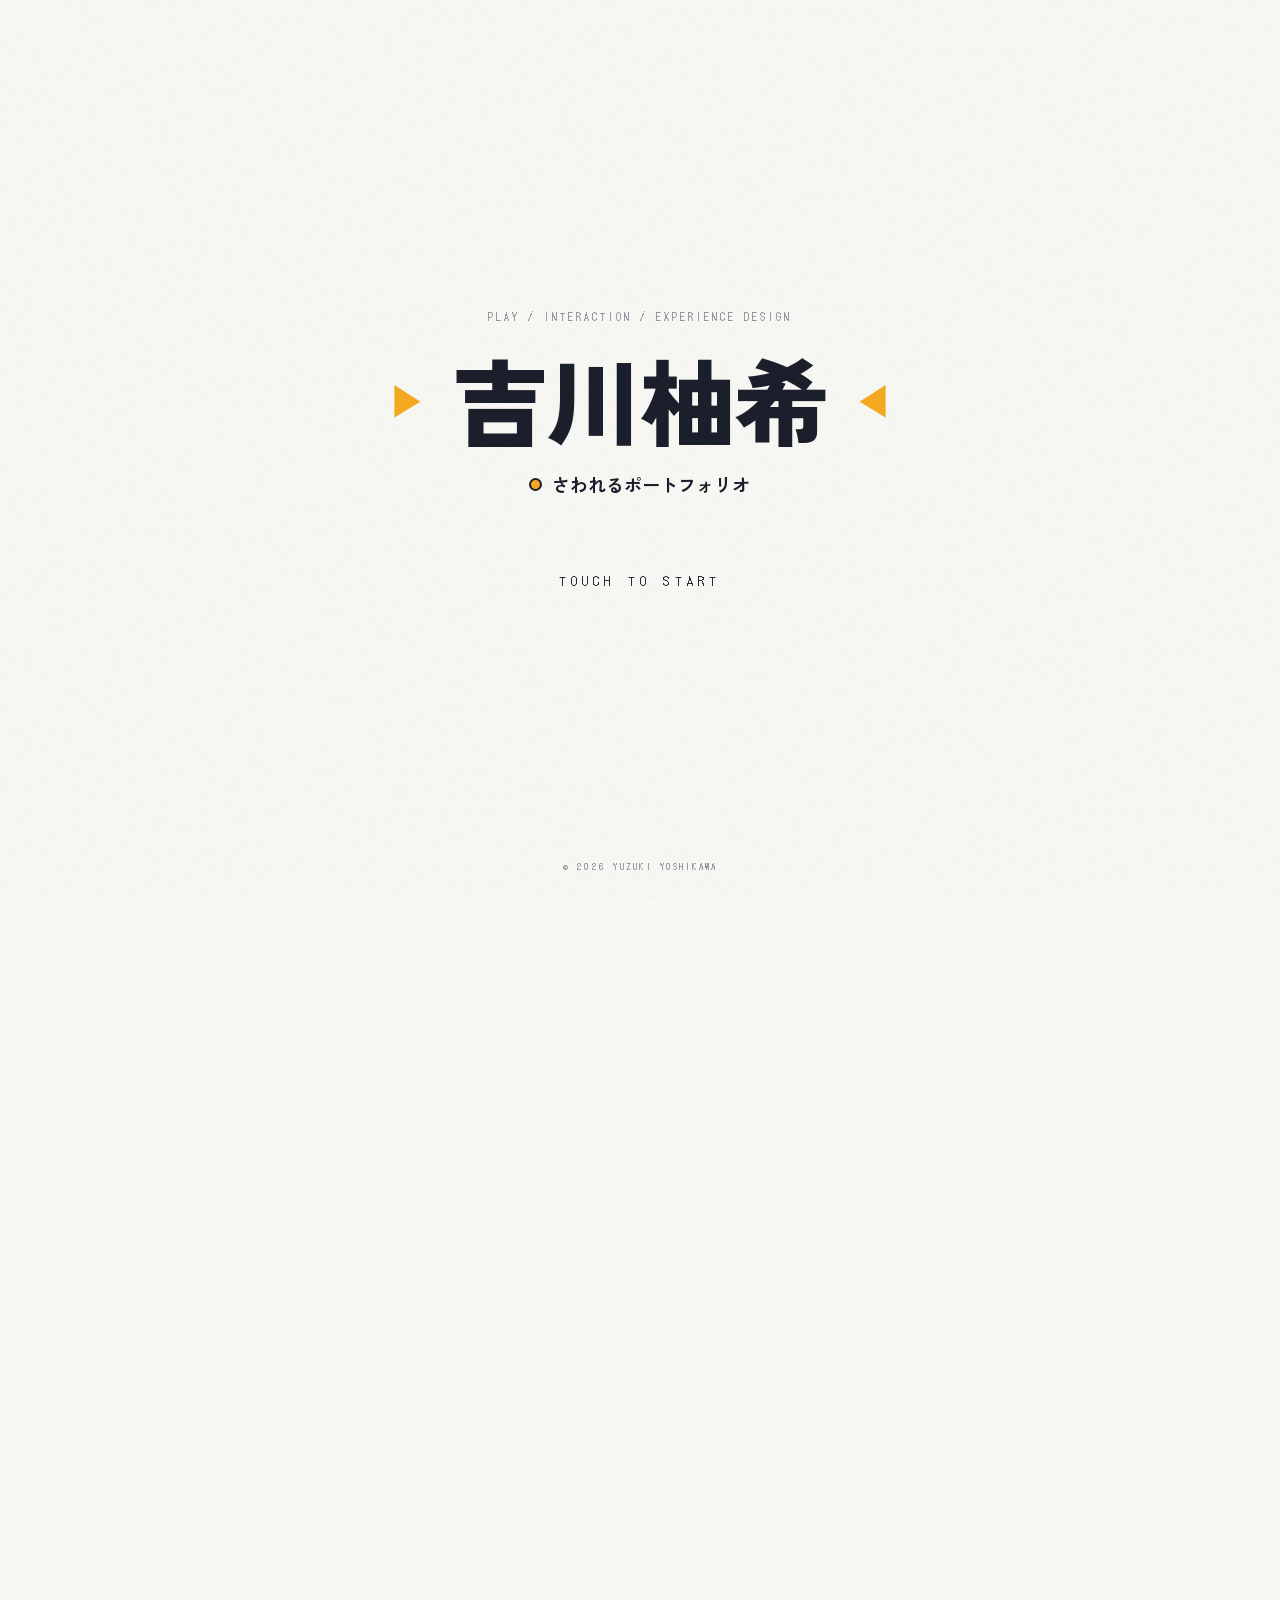
==== index.html @ 86bb3148 "Update index.html" ====
<!DOCTYPE html>
<html lang="ja">
<head>
<meta charset="UTF-8">
<meta name="viewport" content="width=device-width, initial-scale=1.0, maximum-scale=1.0, user-scalable=no">
<title>吉川柚希 | Game Planner Portfolio</title>

<script>
  // 起動判定: ハッシュなし(通常起動)ならタイトル画面モード。
  if (!location.hash) {
    document.documentElement.classList.add('boot');
  } else {
    // 直リンク時は一瞬も見えないようCSSを動的挿入
    document.write('<style>#intro { display: none !important; }</style>');
  }
</script>
<meta name="description" content="独自の物理コントローラーとアフォーダンス設計で「遊び」をつくるゲームプランナー、吉川柚希のポートフォリオ。">

<!-- ライト/ダーク両対応を宣言: OSやアプリ内ビューアによる「強制色反転」(配色崩壊の原因)を無効化 -->
<meta name="color-scheme" content="light dark">
<meta name="theme-color" media="(prefers-color-scheme: light)" content="#F7F7F3">
<meta name="theme-color" media="(prefers-color-scheme: dark)" content="#14161E">

<!-- favicon: カーソルと同じ「柚子色のボタン」 -->
<link rel="icon" href="data:image/svg+xml,%3Csvg xmlns='http://www.w3.org/2000/svg' viewBox='0 0 32 32'%3E%3Ccircle cx='16' cy='17' r='12' fill='%231B1E2B'/%3E%3Ccircle cx='16' cy='14' r='12' fill='%23F2A91F' stroke='%231B1E2B' stroke-width='2.5'/%3E%3C/svg%3E">

<!-- OGP: 公開URLが決まったら下の2か所を書き換えてコメントを外す(SNSやSlackでURL共有時にカードが出ます) -->
<!--
<meta property="og:title" content="吉川柚希 | Game Planner Portfolio">
<meta property="og:description" content="独自の物理コントローラーとアフォーダンス設計で「遊び」をつくるゲームプランナーのポートフォリオ。">
<meta property="og:type" content="website">
<meta property="og:url" content="https://あなたのユーザー名.github.io/リポジトリ名/">
<meta property="og:image" content="https://あなたのユーザー名.github.io/リポジトリ名/images/ogp.jpg">
<meta name="twitter:card" content="summary_large_image">
-->

<!-- Google Fonts -->
<link rel="preconnect" href="https://fonts.googleapis.com">
<link rel="preconnect" href="https://fonts.gstatic.com" crossorigin>
<!-- Google Fonts: タイトル画面のランダム切り替え用に追加フォントを読み込み -->
<link href="https://fonts.googleapis.com/css2?family=Dela+Gothic+One&family=DotGothic16&family=Noto+Serif+JP:wght@700&family=Yusei+Magic&family=Zen+Kaku+Gothic+New:wght@400;500;700;900&display=swap" rel="stylesheet">

<style>
/* =====================================================
   DESIGN TOKENS & BASE
   ===================================================== */
:root {
  color-scheme: light dark;
  --paper:  #F7F7F3;
  --ink:    #1B1E2B;
  --yuzu:   #F2A91F;
  --mizu:   #2F6FED;
  --sumi:   #7C7F8A;
  --haze:   #E7E8E2;
  --white:  #FFFFFF;

  --r-sm:   10px;
  --r-md:   16px;
  --r-lg:   24px;
  --r-pill: 999px;

  --shadow-stamp: 0 4px 0 0 var(--ink);
  --shadow-card:  0 2px 24px 0 rgba(27,30,43,0.07);

  --site-max: 800px;
  --font-body: 'Zen Kaku Gothic New', sans-serif;
  --font-dot:  'DotGothic16', monospace;
}

*, *::before, *::after { box-sizing: border-box; margin: 0; padding: 0; }
html { scroll-behavior: smooth; overflow-x: hidden; width: 100%; background: var(--paper); }

body {
  font-family: var(--font-body);
  background: var(--paper);
  color: var(--ink);
  -webkit-font-smoothing: antialiased;
  line-height: 1.7;
  overflow-x: hidden;
  width: 100%;
  -webkit-touch-callout: none;
  -webkit-user-select: none;
  user-select: none;
  word-break: auto-phrase;
}

@media (pointer: fine) {
  body, a, button, [data-mag] { cursor: none; }
}

@media (prefers-reduced-motion: reduce) {
  *, *::before, *::after { animation-duration: 0.01ms !important; transition-duration: 0.01ms !important; }
  html { scroll-behavior: auto; }
}

/* 本文・連絡先はコピー可能に(採用担当者がメールアドレス等を選択できるように) */
.philosophy-quote, .project-summary, .about-dd, .hero-lead, .section-lead, .project-title, .section-title {
  -webkit-user-select: text; user-select: text;
}

/* 起動制御:
   - boot中(通常起動) … タイトル画面以外は最初の描画から不可視、スクロールもロック
   - boot外(直リンク or JS無効) … タイトル画面を最初から出さない(チラつきゼロ・JS無効でも閲覧可能) */
html.boot { overflow: hidden; }
html.boot body > *:not(#intro) { visibility: hidden; }
html:not(.boot) #intro { display: none; }

::selection { background: var(--yuzu); color: var(--ink); }
:focus-visible { outline: 3px solid var(--mizu); outline-offset: 3px; border-radius: 4px; }
img { display: block; max-width: 100%; }

/* =====================================================
   LAYOUT HELPERS
   ===================================================== */
.wrap {
  max-width: var(--site-max);
  margin-inline: auto;
  padding-inline: clamp(16px, 5vw, 48px);
}
.grid-2 { display: grid; grid-template-columns: repeat(2, 1fr); gap: 12px; }
.grid-3 { display: grid; grid-template-columns: repeat(3, 1fr); gap: 12px; }

@media (max-width: 768px) {
  .grid-2, .grid-3, .others-layout { grid-template-columns: 1fr; gap: 24px; }
  .philosophy-grid { grid-template-columns: 1fr !important; gap: 24px; display: grid; }
  .about-grid { grid-template-columns: 1fr !important; gap: 24px; display: grid; }
}

/* =====================================================
   CUSTOM CURSOR & BLACKHOLE
   ===================================================== */
#cursor {
  position: fixed; top: 0; left: 0;
  width: 16px; height: 16px; border-radius: 50%;
  background: var(--yuzu); border: 2px solid var(--ink);
  box-shadow: 0 2px 0 0 rgba(27,30,43,0.8);
  pointer-events: none; z-index: 99999; 
  transform: translate(-50%, -50%);
  transition: width .2s cubic-bezier(.2,1.4,.4,1), height .2s cubic-bezier(.2,1.4,.4,1), opacity .15s, background .3s;
  will-change: transform; display: none;
}
#cursor.snap { width: 42px; height: 42px; opacity: .82; }
#cursor.press { transform: translate(-50%,-50%) scale(.76); }

#cursor.blackhole {
  background: #000; border-color: #000; mix-blend-mode: normal; 
  animation: bh-pulse 0.5s alternate infinite ease-in-out;
}

/* スマホ等、タッチデバイスでは通常カーソルを非表示（ブラックホール発動時のみ表示） */
@media (pointer: coarse) {
  #cursor:not(.blackhole) {
    opacity: 0 !important;
  }
}

@keyframes bh-pulse {
  0% { width: 80px; height: 80px; box-shadow: 0 0 40px 20px rgba(0,0,0,0.8), inset 0 0 20px #fff; }
  100% { width: 88px; height: 88px; box-shadow: 0 0 60px 30px rgba(0,0,0,0.9), inset 0 0 25px #fff; }
}

#bh-particles {
  position: fixed; top: 0; left: 0; width: 100%; height: 100vh;
  pointer-events: none; z-index: 9998; overflow: hidden;
}
.bh-ptc { position: absolute; width: 4px; height: 4px; background: #000; border-radius: 50%; will-change: transform; }
.sucking { transition: transform 0.5s cubic-bezier(.5,0,1,.5), opacity 0.5s, filter 0.5s !important; pointer-events: none !important; opacity: 0; filter: blur(4px); }
.suck-target { transition: opacity 0.4s, filter 0.4s; }

/* =====================================================
   HEADER / NAV
   ===================================================== */
#site-header {
  position: fixed; top: 0; inset-inline: 0; z-index: 1000;
  border-bottom: 1px solid transparent;
  transition: background .3s, border-color .3s, backdrop-filter .3s;
}
#site-header.scrolled {
  background: rgba(247,247,243,0.92); border-color: var(--haze);
  backdrop-filter: blur(10px); -webkit-backdrop-filter: blur(10px);
}
#site-header .wrap {
  display: flex; align-items: center; justify-content: space-between; padding-block: 14px;
}
.site-logo { display: flex; align-items: baseline; gap: 10px; text-decoration: none; color: inherit; }
.site-logo .name { font-size: 17px; font-weight: 900; white-space: nowrap; }
.site-logo .role { font-family: var(--font-dot); font-size: 10px; letter-spacing: .22em; color: var(--sumi); white-space: nowrap; }

nav ul { list-style: none; display: flex; gap: 4px; }
nav a {
  display: block; padding: 7px 14px; border-radius: var(--r-pill);
  font-size: 13px; font-weight: 500; text-decoration: none; color: var(--ink);
  transition: background .15s; white-space: nowrap;
}
nav a:hover { background: var(--haze); }

@media (max-width: 600px) {
  #site-header .wrap { flex-direction: column; gap: 8px; padding-block: 10px; }
  .site-logo { justify-content: center; }
  nav ul { justify-content: center; flex-wrap: wrap; }
  nav a { font-size: 12px; padding: 6px 12px; }
}

/* =====================================================
   COMPONENTS (Chip, Badge, Button, Text)
   ===================================================== */
.chip { display: inline-block; padding: 5px 14px; border-radius: 6px; background: var(--haze); color: var(--sumi); font-size: 12px; font-weight: 700; }
.chip.draggable {
  border: none; background: var(--haze); color: var(--sumi); border-radius: 6px; padding: 5px 14px; font-size: 12px; box-shadow: none; cursor: grab; touch-action: none; user-select: none; will-change: transform; display: inline-block;
}
@media (pointer: fine) { .chip.draggable { cursor: none; } }
.chip.draggable:active { opacity: 0.8; }

.badge { display: inline-block; padding: 3px 12px; border-radius: var(--r-pill); background: rgba(242,169,31,.2); color: #6b4a0e; font-size: 11px; font-weight: 700; }
.btn {
  display: inline-block; padding: 12px 26px; border-radius: var(--r-pill); font-family: var(--font-body); font-size: 14px; font-weight: 700; text-decoration: none;
  border: 2px solid var(--ink); transition: transform .12s cubic-bezier(.2,1.4,.4,1), box-shadow .12s; box-shadow: var(--shadow-stamp);
}
.btn:hover { transform: translateY(-2px); box-shadow: 0 6px 0 0 var(--ink); }
.btn:active { transform: scale(.95) translateY(0); box-shadow: 0 1px 0 0 var(--ink); }
.btn-dark { background: var(--ink); color: var(--paper); }
.btn-outline { background: transparent; color: var(--ink); }

.eyebrow { font-family: var(--font-dot); font-size: 11px; letter-spacing: .32em; color: var(--mizu); text-transform: uppercase; }
.section-title { font-size: clamp(26px, 5vw, 40px); font-weight: 900; line-height: 1.2; margin-top: 8px; }
.section-lead { margin-top: 12px; max-width: 560px; color: var(--sumi); font-size: 15px; }

/* =====================================================
   SCROLL-REVEAL & IMAGE FRAME
   ===================================================== */
.reveal { opacity: 0; transform: translateY(28px); transition: opacity .6s cubic-bezier(.22,1,.36,1), transform .6s cubic-bezier(.22,1,.36,1); }
.reveal.in { opacity: 1; transform: none; }
.reveal-delay-1 { transition-delay: .1s; }
.reveal-delay-2 { transition-delay: .2s; }
.reveal-delay-3 { transition-delay: .3s; }

.img-frame {
  position: relative; border-radius: var(--r-md); background: var(--haze); border: 1px solid var(--haze);
  overflow: hidden; display: flex; flex-direction: column; align-items: center; justify-content: center; gap: 6px; padding: 16px; text-align: center; width: 100%;
}
.img-frame::before { content: "IMAGE"; font-family: var(--font-dot); font-size: 10px; letter-spacing: .2em; color: #b0b2aa; display: block; }
.img-frame .img-label { font-size: 12px; font-weight: 500; color: var(--sumi); }
.img-frame .img-path { font-family: var(--font-dot); font-size: 10px; color: #aaa; background: var(--white); padding: 2px 8px; border-radius: 4px; }
.img-frame img { position: absolute; inset: 0; width: 100%; height: 100%; object-fit: cover; }
.slides-data { display: none; }

.pressable { transition: transform .14s cubic-bezier(.2,1.4,.4,1); display: inline-block; }
.pressable:not(.rocket-go):not(.rocket-crashed):not(.rocket-bump):not(.rocket-recover):hover { transform: scale(1.02); }
.pressable:not(.rocket-go):not(.rocket-crashed):not(.rocket-bump):not(.rocket-recover):active { transform: scale(.95); }

div.pressable, article.pressable { display: flex; }

/* =====================================================
   INTERACTION: ROCKET WORD
   ===================================================== */
.rocket-go { position: relative; animation: rocketPath 8s forwards; z-index: 50; display: inline-block; }
.rocket-go::before {
  content: ''; position: absolute; top: 100%; left: 50%; width: 24px; height: 24px; background: #888;
  border-radius: 50%; transform: translateX(-50%); opacity: 0; pointer-events: none; animation: launchSmoke 8s forwards; z-index: -1;
}
@keyframes launchSmoke {
  0% { opacity: 0; box-shadow: 0 0 0 0 transparent; }
  8% { opacity: 1; transform: translateX(-50%) scale(1); box-shadow: 0 15px 0 5px #777, -15px 25px 0 8px #666, 15px 25px 0 6px #555; }
  15% { opacity: 1; transform: translateX(-50%) scale(1.2); box-shadow: 0 20px 0 5px #777, -20px 40px 0 10px #666, 20px 45px 0 8px #555, 0 70px 0 15px #444, -25px 100px 0 20px #555, 25px 110px 0 18px #333; }
  33% { opacity: 1; transform: translateX(-50%) scale(1.5); box-shadow: 0 20px 0 5px #777, -25px 50px 0 10px #666, 25px 60px 0 12px #555, 0 100px 0 18px #444, -35px 150px 0 25px #555, 35px 170px 0 22px #333, 0 230px 0 30px #444, -45px 300px 0 35px #555, 45px 330px 0 32px #222, 0 420px 0 45px #333, -55px 520px 0 50px #444, 55px 550px 0 48px #222, 0 680px 0 60px #333, -65px 820px 0 70px #444, 65px 860px 0 65px #222, 0 1050px 0 85px #111, -80px 1250px 0 100px #222, 80px 1300px 0 90px #111; }
  35% { opacity: 0; }
  100% { opacity: 0; }
}
.rocket-go::after {
  content: ''; position: absolute; top: 100%; left: 50%; width: 20px; height: 20px; background: #333;
  border-radius: 50%; transform: translateX(-50%); opacity: 0; pointer-events: none; animation: crashSmoke 8s forwards; z-index: -1;
}
@keyframes crashSmoke {
  0%, 74% { opacity: 0; box-shadow: 0 0 0 0 transparent; }
  75% { opacity: 1; transform: translateX(-50%) scale(1); box-shadow: 8px 15px 0 4px #222, -8px 25px 0 6px #111, 0 35px 0 8px #000; }
  94% { opacity: 1; transform: translateX(-50%) scale(1.3); box-shadow: 10px 20px 0 4px #222, -15px 40px 0 8px #111, 0 70px 0 12px #000, -20px 110px 0 18px #111, 25px 150px 0 22px #222, 0 210px 0 28px #000, 15px 280px 0 35px #111, -25px 360px 0 40px #222, 20px 460px 0 50px #000, -30px 580px 0 60px #111, 0 720px 0 75px #000, 35px 880px 0 90px #111, -40px 1050px 0 110px #000; }
  96% { opacity: 0; }
  100% { opacity: 0; }
}
@keyframes rocketPath {
  0%   { transform: translateY(0) rotate(0deg); }
  1%   { transform: translate(-2px, 1px) rotate(-1deg); }
  2%   { transform: translate(2px, -1px) rotate(1deg); }
  3%   { transform: translate(-1px, 2px) rotate(-0.5deg); }
  4%   { transform: translate(1px, -2px) rotate(0.5deg); }
  5%   { transform: translate(-2px, 1px) rotate(-1deg); }
  6%   { transform: translate(2px, -1px) rotate(1deg); }
  7%   { transform: translate(-1px, 2px) rotate(-0.5deg); }
  8%   { transform: translateY(0) rotate(0deg); animation-timing-function: ease-in; } 
  15%  { transform: translateY(-30px) rotate(0deg); animation-timing-function: ease-in; } 
  35%  { transform: translateY(-150vh) rotate(0deg); } 
  36%  { transform: translateY(-150vh) rotate(180deg); } 
  75%  { transform: translateY(-150vh) rotate(180deg); animation-timing-function: ease-in; } 
  95%  { transform: translateY(14px) rotate(180deg); } 
  97%  { transform: translateY(-8px) rotate(180deg); } 
  100% { transform: translateY(0) rotate(180deg); } 
}
.rocket-crashed { transform: rotate(180deg); display: inline-block; cursor: pointer; }
.rocket-bump { display: inline-block; animation: rocketBump 0.3s ease-out; }
@keyframes rocketBump {
  0% { transform: translateY(0) rotate(180deg); }
  50% { transform: translateY(-15px) rotate(180deg); }
  100% { transform: translateY(0) rotate(180deg); }
}
.rocket-recover { display: inline-block; animation: rocketRecover 0.6s forwards; }
@keyframes rocketRecover {
  0% { transform: translateY(0) rotate(180deg); }
  40% { transform: translateY(-60px) rotate(180deg); }
  100% { transform: translateY(0) rotate(360deg); }
}
@keyframes crashShake {
  0% { transform: translate(0,0); }
  20% { transform: translate(-10px, 15px); }
  40% { transform: translate(10px, -10px); }
  60% { transform: translate(-5px, 5px); }
  80% { transform: translate(5px, -5px); }
  100% { transform: translate(0,0); }
}

/* =====================================================
   LIGHTBOX (GALLERY)
   ===================================================== */
#lightbox {
  position: fixed; inset: 0; z-index: 50000; display: flex; align-items: center; justify-content: center;
  opacity: 0; pointer-events: none; transition: opacity .3s cubic-bezier(.2,1.4,.4,1);
}
#lightbox.active { opacity: 1; pointer-events: auto; }
#lightbox-bg { position: absolute; inset: 0; background: rgba(255,255,255,0.92); backdrop-filter: blur(8px); -webkit-backdrop-filter: blur(8px); }
#lb-doodles { position: absolute; inset: 0; pointer-events: none; overflow: hidden; z-index: 0; opacity: 0.2; }
.doodle { position: absolute; stroke: var(--ink); stroke-width: 1.2; fill: none; stroke-linecap: round; stroke-linejoin: round; animation: floatDoodle 20s infinite ease-in-out alternate; }
@keyframes floatDoodle {
  0% { transform: translate(0, 0) rotate(0deg) scale(1); }
  100% { transform: translate(20px, -30px) rotate(10deg) scale(1.05); }
}
.lb-wrap { position: relative; z-index: 1; display: flex; align-items: center; gap: clamp(10px, 3vw, 24px); width: 92vw; max-width: 1000px; justify-content: center; }
.lb-content { display: flex; flex-direction: column; align-items: center; gap: 14px; position: relative; }
#lb-img { border-radius: var(--r-md); box-shadow: 0 10px 40px rgba(0,0,0,0.15); max-height: 75vh; max-width: 100%; object-fit: contain; background: var(--paper); transition: opacity .2s; }
#lb-label { color: var(--ink); font-size: 15px; font-weight: 700; letter-spacing: 0.05em; text-align: center; }
.lb-nav {
  background: rgba(0,0,0,0.03); border: 2px solid rgba(0,0,0,0.1); color: var(--ink); width: 52px; height: 52px; border-radius: 50%; font-size: 18px; cursor: pointer;
  display: flex; align-items: center; justify-content: center; transition: all .2s; flex-shrink: 0;
}
.lb-nav:hover { background: rgba(0,0,0,0.08); border-color: var(--ink); transform: scale(1.08); }
.lb-nav:active { transform: scale(0.95); }
#lb-close { position: absolute; top: -48px; right: 0; background: none; border: none; color: var(--ink); font-size: 40px; line-height: 1; cursor: pointer; opacity: 0.6; transition: opacity .2s, transform .3s; padding: 0; }
#lb-close:hover { opacity: 1; transform: rotate(90deg); }
.img-frame.lb-trigger { cursor: pointer; }
.img-frame.lb-trigger::after { content: ''; position: absolute; inset: 0; background: rgba(0,0,0,0); transition: background .2s; pointer-events: none; }
.img-frame.lb-trigger:hover::after { background: rgba(0,0,0,0.05); }

/* =====================================================
   OTHERS LAYOUT & CARDS
   ===================================================== */
.others-layout { display: grid; grid-template-columns: 1.25fr 1fr; gap: 24px; align-items: stretch; }
.others-left { display: flex; flex-direction: column; }
.others-right { display: flex; flex-direction: column; justify-content: space-between; gap: 24px; }
.card-davinci { flex: 1; display: flex; flex-direction: column; }
.card-davinci .project-summary { flex: 1; }

.project-card { position: relative; background: var(--white); border-radius: var(--r-lg); border: 1px solid var(--haze); padding: clamp(20px, 4vw, 36px); box-shadow: var(--shadow-card); }
.project-meta { display: flex; flex-wrap: wrap; align-items: center; gap: 10px; margin-bottom: 12px; }
.project-index { font-family: var(--font-dot); font-size: 11px; letter-spacing: .18em; color: var(--sumi); }
.project-title {
  font-size: clamp(18px, 3vw, 22px); font-weight: 900; line-height: 1.35; margin-bottom: 10px;
  display: flex; align-items: flex-start; gap: 12px;
}
.project-title .title-link { flex: 1; min-width: 0; } /* タイトルが伸び、サインを右端へ押す */
.project-title .afd {
  position: static; flex-shrink: 0; margin-left: auto;
  width: 26px; height: 26px; margin-top: -2px; /* 行内・右端。タイトル先頭行に高さを合わせる */
}
.project-summary { font-size: 14px; color: var(--sumi); line-height: 1.8; margin-bottom: 18px; }

/* =====================================================
   HERO
   ===================================================== */
#hero { min-height: 100svh; display: flex; align-items: center; padding-top: 100px; padding-bottom: 60px; position: relative; overflow: hidden; }
#hero::before { content: ""; position: absolute; inset: 0; background-image: url("data:image/svg+xml,%3Csvg viewBox='0 0 200 200' xmlns='http://www.w3.org/2000/svg'%3E%3Cfilter id='n'%3E%3CfeTurbulence type='fractalNoise' baseFrequency='0.9' numOctaves='4' stitchTiles='stitch'/%3E%3C/filter%3E%3Crect width='100%25' height='100%25' filter='url(%23n)' opacity='0.035'/%3E%3C/svg%3E"); pointer-events: none; z-index: 0; }
#hero .wrap { position: relative; z-index: 1; width: 100%; }
.hero-chips { display: flex; flex-wrap: wrap; gap: 10px; margin-bottom: 28px; position: relative; z-index: 10; }
.hero-h1 { font-size: clamp(32px, 8vw, 72px); font-weight: 900; line-height: 1.2; letter-spacing: -.02em; margin-bottom: 20px; }
.hero-h1 .accent { color: var(--mizu); display: inline-block; }
.hero-lead { max-width: 480px; font-size: 15px; color: var(--sumi); margin-bottom: 32px; line-height: 1.85; }
.hero-btns { display: flex; flex-wrap: wrap; gap: 12px; margin-bottom: 48px; }
.hero-visual { aspect-ratio: 16 / 7; border-radius: var(--r-lg); overflow: hidden; }
.hero-bg-letter { position: absolute; right: -40px; top: 50%; transform: translateY(-50%); font-family: var(--font-dot); font-size: clamp(200px, 30vw, 340px); color: rgba(27,30,43,.028); pointer-events: none; user-select: none; line-height: 1; z-index: 0; white-space: nowrap; }

#progress-bar { position: fixed; top: 0; left: 0; height: 3px; background: var(--yuzu); width: 0%; z-index: 9998; transition: width .05s linear; }

/* =====================================================
   SECTIONS
   ===================================================== */
#philosophy { padding-block: clamp(60px, 10vw, 100px); background: var(--white); border-top: 1px solid var(--haze); border-bottom: 1px solid var(--haze); }
.philosophy-grid { display: grid; grid-template-columns: 1fr 300px; gap: 48px; align-items: start; margin-top: 40px; }
.philosophy-quote { border-left: 4px solid var(--yuzu); padding-left: 22px; font-size: clamp(15px, 2.2vw, 18px); line-height: 2.1; font-weight: 500; }

#works { padding-block: clamp(60px, 10vw, 100px); }
.works-list { display: flex; flex-direction: column; gap: 28px; margin-top: 48px; }
#proj-kumi { position: relative; overflow: hidden; }
.drops-layer { position: absolute; inset: 0; pointer-events: none; z-index: 0; }
.drop { position: absolute; will-change: transform; }
#proj-kumi .project-inner { position: relative; z-index: 1; }

#proj-nigi-outer { position: relative; }
.finger-bar-wrap { position: absolute; top: 50%; transform: translateY(-50%); z-index: 5; display: flex; flex-direction: column; gap: 10px; pointer-events: none; }
.finger-bar-wrap.left { left: -4px; }
.finger-bar-wrap.right { right: -4px; align-items: flex-end; }
.finger-bar { height: 16px; background: var(--yuzu); border-radius: 0 var(--r-pill) var(--r-pill) 0; }
.finger-bar-wrap.right .finger-bar { border-radius: var(--r-pill) 0 0 var(--r-pill); }
#proj-nigi { transform-origin: center; will-change: transform; }

#proj-shake { transform-style: preserve-3d; will-change: transform; }
#shake-inner { will-change: transform; }
#shake-inner.rattle-active { animation: rattle .32s linear infinite; }
.shake-burst { animation: shakeBurst .6s ease-out; }
@keyframes shakeBurst {
  0% { transform: rotate(0); } 18% { transform: rotate(1.8deg); } 36% { transform: rotate(-1.8deg); }
  54% { transform: rotate(1.1deg); } 72% { transform: rotate(-1.1deg); } 100% { transform: rotate(0); }
}
@keyframes rattle {
  0%   { transform: translate(0, 0); }
  15%  { transform: translate(-1.5px, 1px); }
  30%  { transform: translate(2px, -1.5px); }
  45%  { transform: translate(-2px, 1px); }
  60%  { transform: translate(1px, -2px); }
  75%  { transform: translate(-1px, 1.5px); }
  90%  { transform: translate(1.5px, -1px); }
  100% { transform: translate(0, 0); }
}

#others { padding-block: clamp(60px, 10vw, 100px); background: var(--white); border-top: 1px solid var(--haze); border-bottom: 1px solid var(--haze); }

/* =====================================================
   PROJECT SPECS (制作情報メタ行)
   ===================================================== */
.project-specs {
  display: grid; grid-template-columns: repeat(4, 1fr); gap: 1px;
  background: var(--haze); border: 1px solid var(--haze);
  border-radius: var(--r-sm); overflow: hidden; margin-bottom: 18px;
}
.spec-cell { background: var(--paper); padding: 9px 12px; }
.spec-label { font-family: var(--font-dot); font-size: 9px; letter-spacing: .2em; color: var(--mizu); display: block; margin-bottom: 2px; }
.spec-value { font-size: 12px; font-weight: 700; color: var(--ink); line-height: 1.5; }
@media (max-width: 600px) {
  .project-specs { grid-template-columns: repeat(2, 1fr); }
}

/* =====================================================
   HISTORY (出展歴タイムライン)
   ===================================================== */
#history { padding-block: clamp(60px, 10vw, 100px); }
.timeline { position: relative; margin-top: 44px; padding-left: 8px; }
.timeline::before {
  content: ''; position: absolute; left: 7px; top: 6px; bottom: 6px;
  width: 2px; background: var(--haze); border-radius: 2px;
}
.tl-item { position: relative; padding: 0 0 32px 32px; }
.tl-item:last-child { padding-bottom: 0; }
.tl-item { cursor: pointer; -webkit-tap-highlight-color: transparent; }
/* ステージノード: ワールドマップの面セレクト風ひし形(カーソルの丸ボタンとは別物に) */
.tl-item::before {
  content: ''; position: absolute; left: 0; top: 5px;
  width: 15px; height: 15px; border-radius: 3px;
  background: var(--mizu); border: 3px solid var(--ink);
  transform: rotate(45deg);
  box-shadow: 2px 2px 0 0 rgba(27,30,43,.3);
  transition: transform .15s cubic-bezier(.2,1.4,.4,1);
}
.tl-item:hover::before { transform: rotate(45deg) scale(1.15); }
.tl-item.future::before { background: var(--paper); border-style: dashed; border-width: 2px; box-shadow: none; }
.tl-item.pop::before { animation: nodePop .5s cubic-bezier(.2,1.6,.4,1); }
@keyframes nodePop {
  0%   { transform: rotate(45deg) scale(1); }
  40%  { transform: rotate(45deg) scale(1.6); }
  70%  { transform: rotate(45deg) scale(.85); }
  100% { transform: rotate(45deg) scale(1); }
}
/* タップ時に飛散するピクセル片 */
.px-burst {
  position: fixed; width: 7px; height: 7px; border-radius: 2px;
  pointer-events: none; z-index: 9997; will-change: transform, opacity;
}
.tl-date { font-family: var(--font-dot); font-size: 11px; letter-spacing: .18em; color: var(--sumi); }
.tl-title { font-size: 16px; font-weight: 900; margin-top: 2px; }
.tl-desc { font-size: 13px; color: var(--sumi); margin-top: 2px; line-height: 1.7; }
.tl-badge { display: inline-block; margin-left: 8px; padding: 2px 10px; border-radius: var(--r-pill); background: rgba(47,111,237,.12); color: var(--mizu); font-size: 10px; font-weight: 700; vertical-align: 2px; }

#about { padding-block: clamp(60px, 10vw, 100px); }
.about-grid { display: grid; grid-template-columns: 240px 1fr; gap: 48px; align-items: start; margin-top: 40px; }
.profile-img-frame { aspect-ratio: 3/4; border-radius: var(--r-lg); overflow: hidden; box-shadow: var(--shadow-card); }
.about-dl { display: flex; flex-direction: column; gap: 24px; }
.about-dt { font-family: var(--font-dot); font-size: 10px; letter-spacing: .28em; color: var(--mizu); margin-bottom: 4px; }
.about-dd { font-size: 14px; line-height: 1.85; }
.about-dd strong { font-weight: 700; font-size: 16px; }
.skills-list { display: flex; flex-wrap: wrap; gap: 8px; margin-top: 8px; }

footer { padding-block: 32px; border-top: 1px solid var(--haze); text-align: center; }
#finale {
  position: relative; height: 64px; margin-bottom: 18px;
  display: flex; align-items: center; justify-content: center; gap: clamp(10px, 4vw, 28px);
}
.fin-sign {
  width: 34px; height: 34px; color: var(--yuzu);
  opacity: 0; transform: translateY(16px) scale(.6);
}
.fin-sign svg { width: 100%; height: 100%; overflow: visible; }
.fin-sign.in {
  opacity: .9; transform: translateY(0) scale(1);
  transition: opacity .4s ease, transform .5s cubic-bezier(.2,1.4,.4,1);
}
.fin-sign.bow { animation: finBow .6s ease-in-out; } /* 最後の一礼 */
@keyframes finBow {
  0% { transform: translateY(0) scale(1) rotate(0); }
  40% { transform: translateY(4px) scale(.92) rotate(0); }
  100% { transform: translateY(0) scale(1) rotate(0); }
}
@media (prefers-reduced-motion: reduce) {
  .fin-sign { transition: opacity .3s ease; transform: none; }
  .fin-sign.in { transform: none; }
  .fin-sign.bow { animation: none; }
}
footer p { font-family: var(--font-dot); font-size: 10px; letter-spacing: .28em; color: var(--sumi); }

/* =====================================================
   INTRO (タイトル画面: TOUCH TO START)
   ===================================================== */
#intro {
  position: fixed; inset: 0; z-index: 60000;
  background: var(--paper);
  display: flex; flex-direction: column; align-items: center; justify-content: center;
  -webkit-tap-highlight-color: transparent;
  touch-action: none; /* 押下中にOSがジェスチャを奪う(スクロール化)のを防ぐ */
}
@media (pointer: fine) { #intro { cursor: none; } }
#intro::before {
  content: ""; position: absolute; inset: 0; pointer-events: none;
  background-image: url("data:image/svg+xml,%3Csvg viewBox='0 0 200 200' xmlns='http://www.w3.org/2000/svg'%3E%3Cfilter id='n'%3E%3CfeTurbulence type='fractalNoise' baseFrequency='0.9' numOctaves='4' stitchTiles='stitch'/%3E%3C/filter%3E%3Crect width='100%25' height='100%25' filter='url(%23n)' opacity='0.035'/%3E%3C/svg%3E");
}
.intro-inner {
  text-align: center; padding: 0 24px; position: relative;
  display: flex; flex-direction: column; align-items: center; /* 各行を確実に縦積み */
}
.intro-eyebrow {
  font-family: var(--font-dot); font-size: 10px; letter-spacing: .3em; color: var(--sumi);
}
.intro-name-wrap {
  height: clamp(60px, 15vw, 120px); /* 高さ固定: 文字が変わってもレイアウトが揺れない */
  display: flex; align-items: center; justify-content: center;
  margin: 14px 0 10px;
}
.intro-name {
  font-size: clamp(44px, 11vw, 96px); font-weight: 900;
  letter-spacing: -.02em; line-height: 1.1; color: var(--ink);
  white-space: nowrap; /* 長いローマ字でも改行させない */
  margin: 0;
}
.intro-name.pop { animation: namePop .26s cubic-bezier(.2,1.4,.4,1); }
@keyframes namePop {
  0%   { transform: scale(1); }
  35%  { transform: scale(.9); }
  100% { transform: scale(1); }
}

/* 名前を「触れるオブジェクト」として見せるアフォーダンス
   ゲームの「選択中メニュー項目」の作法: 両脇の柚子色ブラケットを常時表示 */
.intro-name-wrap {
  position: relative; cursor: pointer; -webkit-tap-highlight-color: transparent;
  display: inline-flex; align-items: center; gap: clamp(12px, 3vw, 24px);
}
@media (pointer: fine) { .intro-name-wrap { cursor: none; } }
.intro-name-wrap::before, .intro-name-wrap::after {
  font-family: var(--font-dot); font-weight: 400;
  font-size: clamp(20px, 5vw, 40px); color: var(--yuzu); line-height: 1;
  animation: selBlink 1.4s ease-in-out infinite;
  pointer-events: none;
}
.intro-name-wrap::before { content: "▶"; animation-name: selNudgeL, selBlink; }
.intro-name-wrap::after  { content: "◀"; animation-name: selNudgeR, selBlink; }
.intro-name-wrap::before, .intro-name-wrap::after {
  animation-duration: 1.6s, 1.4s; animation-timing-function: ease-in-out, ease-in-out;
  animation-iteration-count: infinite, infinite;
}
@keyframes selBlink { 0%, 100% { opacity: .5; } 50% { opacity: 1; } }
@keyframes selNudgeL { 0%, 100% { transform: translateX(0); } 50% { transform: translateX(-4px); } }
@keyframes selNudgeR { 0%, 100% { transform: translateX(0); } 50% { transform: translateX(4px); } }
.intro-name-wrap:active { transform: scale(.97); }
/* 切り替え発進中はブラケットを消す */
#intro.closing .intro-name-wrap::before, #intro.closing .intro-name-wrap::after { opacity: 0; }

.intro-sub {
  display: inline-flex; align-items: center; gap: 10px;
  font-weight: 700; font-size: clamp(14px, 3vw, 18px); color: var(--ink);
}
.intro-dot {
  width: 13px; height: 13px; border-radius: 50%; flex-shrink: 0;
  background: var(--yuzu); border: 2.5px solid var(--ink);
  animation: introDot 1.6s infinite ease-in-out;
}
@keyframes introDot { 0%, 100% { transform: scale(1); } 50% { transform: scale(.68); } }
.intro-start {
  margin-top: clamp(40px, 8vh, 70px);
  font-family: var(--font-dot); font-size: 13px; letter-spacing: .4em;
  color: var(--ink);
  animation: startBlink 1.1s steps(2, jump-none) infinite; /* レトロゲームの点滅 */
}
.intro-copy {
  position: absolute; bottom: 26px;
  font-family: var(--font-dot); font-size: 9px; letter-spacing: .25em; color: var(--sumi);
}
@keyframes startBlink { 0%, 55% { opacity: 1; } 56%, 100% { opacity: .12; } }
/* 閉じるアニメ中もタイトル画面がポインタイベントを吸収し続ける(下の要素への誤爆防止) */
#intro.closing .intro-start { animation: none; opacity: 1; }
#intro::after {
  content: ""; position: absolute; left: 0; right: 0; top: 100%;
  height: 26px; pointer-events: none;
  background: linear-gradient(180deg, rgba(0,0,0,.22), transparent);
  opacity: 0; transition: opacity .2s;
}
#intro.closing::after { opacity: 1; } /* パネルが持ち上がる時だけ下端に影 */

/* スクロールで引かれる柚子色マーカー(Philosophy) *//* スクロールで引かれる柚子色マーカー(Philosophy) */
.mk {
  background-image: linear-gradient(transparent 58%, rgba(242,169,31,.55) 58%, rgba(242,169,31,.55) 92%, transparent 92%);
  background-size: 0% 100%; background-repeat: no-repeat; background-position: left center;
  transition: background-size .9s cubic-bezier(.4,0,.2,1);
}
.mk.on { background-size: 100% 100%; }

/* 「どうぞ」吹き出し(トリ合い譲り合い) */
.dz-bubble {
  position: absolute; padding: 5px 12px; z-index: 3;
  background: var(--white); border: 2px solid var(--ink); border-radius: 10px;
  box-shadow: 2px 2px 0 0 var(--ink);
  font-size: 12px; font-weight: 900; color: var(--ink);
  white-space: nowrap; pointer-events: none; will-change: transform, opacity;
}

/* 作品タイトル → 制作過程ページへのリンク */
.title-link {
  background: none; border: none; padding: 0;
  font: inherit; color: inherit; cursor: pointer;
  display: inline-flex; align-items: baseline; gap: 10px; flex-wrap: wrap;
  text-align: left;
}
.title-link:hover {
  text-decoration: underline;
  text-decoration-color: var(--yuzu);
  text-decoration-thickness: 3px;
  text-underline-offset: 5px;
}
.title-arrow {
  font-family: var(--font-dot); font-size: 10px; letter-spacing: .15em;
  color: var(--mizu); white-space: nowrap;
}

/* 制作過程の詳細ページ(右からスライドインする別画面) */
#work-detail {
  position: fixed; inset: 0; z-index: 40000;
  background: var(--paper);
  transform: translateX(100%); visibility: hidden;
  transition: transform .45s cubic-bezier(.3,1,.3,1), visibility 0s .45s;
  overflow-y: auto; -webkit-overflow-scrolling: touch;
}
#work-detail.open {
  transform: translateX(0); visibility: visible;
  transition: transform .45s cubic-bezier(.3,1,.3,1);
}
.wd-inner {
  max-width: var(--site-max); margin-inline: auto;
  padding: 84px clamp(20px, 5vw, 48px) 90px;
}
#wd-back {
  position: fixed; top: 16px; left: clamp(16px, 4vw, 40px); z-index: 5;
  display: inline-flex; align-items: center; gap: 8px;
  padding: 10px 20px; border-radius: var(--r-pill);
  background: var(--paper); color: var(--ink);
  border: 2px solid var(--ink); box-shadow: var(--shadow-stamp);
  font-family: var(--font-body); font-size: 13px; font-weight: 700; cursor: pointer;
  transition: transform .12s cubic-bezier(.2,1.4,.4,1);
}
#wd-back:hover { transform: translateY(-2px); }
#wd-back:active { transform: scale(.94); }
/* 制作過程ページ: 自由記述の本文 + 画像ギャラリー */
.wd-block { margin-top: 40px; }
.wd-block h3 {
  font-size: 18px; font-weight: 900; margin-bottom: 12px;
  display: inline-block; border-bottom: 3px solid var(--yuzu); padding-bottom: 3px;
}
.wd-block p {
  font-size: 14.5px; color: var(--ink); line-height: 2;
  user-select: text; -webkit-user-select: text; white-space: pre-wrap; /* 改行をそのまま反映 */
}
.wd-lead {
  margin-top: 18px; font-size: 16px; line-height: 2; font-weight: 500; color: var(--ink);
  user-select: text; -webkit-user-select: text; white-space: pre-wrap;
}
.wd-gallery { display: grid; grid-template-columns: repeat(2, 1fr); gap: 14px; margin-top: 18px; }
.wd-gallery .img-frame { aspect-ratio: 4/3; }
.wd-gallery .wd-single { grid-column: 1 / -1; aspect-ratio: 16/9; } /* 1枚のときは横長に */
.wd-cap { font-size: 12px; color: var(--sumi); margin-top: 8px; user-select: text; -webkit-user-select: text; }
@media (max-width: 600px) { .wd-gallery { grid-template-columns: 1fr; } }

/* 制作過程: 企画書・仕様書などのPDFリンク */
.wd-docs { display: flex; flex-direction: column; gap: 12px; margin-top: 18px; }
.wd-doc {
  display: flex; align-items: center; gap: 14px;
  padding: 16px 18px; border-radius: var(--r-md);
  background: var(--white); border: 1px solid var(--haze);
  text-decoration: none; color: var(--ink);
  box-shadow: var(--shadow-card);
  transition: transform .14s cubic-bezier(.2,1.4,.4,1), box-shadow .14s;
}
.wd-doc:hover { transform: translateY(-2px); box-shadow: 0 6px 20px rgba(27,30,43,.1); }
.wd-doc:active { transform: scale(.98); }
.wd-doc-icon {
  flex-shrink: 0; width: 40px; height: 48px; position: relative;
  background: var(--yuzu); border-radius: 4px;
  display: flex; align-items: flex-end; justify-content: center; padding-bottom: 6px;
}
.wd-doc-icon::before { /* 折れた角 */
  content: ""; position: absolute; top: 0; right: 0;
  border-width: 0 12px 12px 0; border-style: solid;
  border-color: var(--paper) var(--paper) transparent transparent;
  border-top-right-radius: 4px;
}
.wd-doc-icon span { font-family: var(--font-dot); font-size: 8px; font-weight: 700; color: var(--ink); letter-spacing: .05em; }
.wd-doc-body { flex: 1; min-width: 0; }
.wd-doc-title { font-size: 14.5px; font-weight: 700; }
.wd-doc-sub { font-size: 11px; color: var(--sumi); margin-top: 2px; }
.wd-doc-arrow { flex-shrink: 0; font-family: var(--font-dot); font-size: 11px; color: var(--mizu); letter-spacing: .1em; }

/* =====================================================
   AFFORDANCE HINTS (各インタラクションの「予告編」)
   ※汎用記号ではなく、そのカードで実際に起こる演出の
     ミニチュアを右下に常時ループ再生する。これにより
     「何が起こるか」が触る前に視覚的にリンクする
   ===================================================== */
.afd {
  position: absolute; right: 14px; bottom: 14px; z-index: 4;
  width: 32px; height: 32px; pointer-events: none;
  display: flex; align-items: center; justify-content: center;
  opacity: .9;
}
/* .afd-tr(旧・右上配置)は廃止。afdはタイトル行内に移動 */
.afd svg { width: 100%; height: 100%; overflow: visible; }
.afd, .afd * { will-change: transform, opacity; }

/* 汲・撒・響: 水滴が落ちて着水し波紋が立つ(水しぶきの予告) */
.afd-water .drop { animation: afdDropFall 2.6s cubic-bezier(.5,0,.8,1) infinite; }
.afd-water .splash { transform-origin: 16px 22px; animation: afdSplash 2.6s ease-out infinite; }
.afd-water .rip { transform-origin: 16px 22px; opacity: 0; animation: afdWaterRip 2.6s ease-out infinite; }
@keyframes afdDropFall {
  0% { transform: translateY(-9px); opacity: 0; }
  12% { opacity: 1; }
  38% { transform: translateY(0); opacity: 1; }
  44%, 100% { transform: translateY(0); opacity: 0; }
}
@keyframes afdSplash {
  0%, 40% { transform: scaleY(0); opacity: 0; }
  48% { transform: scaleY(1); opacity: .9; }
  62%, 100% { transform: scaleY(0); opacity: 0; }
}
@keyframes afdWaterRip {
  0%, 44% { transform: scale(.2); opacity: 0; }
  52% { opacity: .8; }
  80%, 100% { transform: scale(1); opacity: 0; }
}

/* トリ合い譲り合い: 小さな吹き出しがポップ(「どうぞ」の予告) */
.afd-bubble .b1 { transform-origin: center; animation: afdBub1 2.4s ease-in-out infinite; }
.afd-bubble .b2 { transform-origin: center; animation: afdBub2 2.4s ease-in-out infinite; }
@keyframes afdBub1 {
  0%, 8% { transform: translate(-3px,2px) scale(0); opacity: 0; }
  20% { transform: translate(-3px,-1px) scale(1); opacity: 1; }
  42%, 100% { transform: translate(-3px,-4px) scale(1); opacity: 0; }
}
@keyframes afdBub2 {
  0%, 48% { transform: translate(3px,2px) scale(0); opacity: 0; }
  60% { transform: translate(3px,-1px) scale(1); opacity: 1; }
  82%, 100% { transform: translate(3px,-4px) scale(1); opacity: 0; }
}

/* ダヴィンチ: コマ枠が順にカタッと組み上がる(4コマ漫画の予告) */
.afd-panel .pnl { transform-origin: center; opacity: 0; animation: afdPanel 3s ease-in-out infinite; }
.afd-panel .p2 { animation-delay: .22s; }
.afd-panel .p3 { animation-delay: .44s; }
.afd-panel .p4 { animation-delay: .66s; }
@keyframes afdPanel {
  0% { transform: scale(.4) rotate(-12deg); opacity: 0; }
  14% { transform: scale(1) rotate(0); opacity: 1; }
  66% { transform: scale(1) rotate(0); opacity: 1; }
  80%, 100% { transform: scale(1) rotate(0); opacity: 0; }
}

/* デザイン: インク点が中心から飛び散る(インクドットの予告) */
.afd-ink .ink { transform-origin: 16px 16px; animation: afdInk 2.4s ease-out infinite; }
.afd-ink .i2 { animation-delay: .05s; }
.afd-ink .i3 { animation-delay: .1s; }
.afd-ink .i4 { animation-delay: .15s; }
@keyframes afdInk {
  0%, 30% { transform: translate(0,0) scale(0); opacity: 0; }
  44% { transform: translate(var(--ix,0), var(--iy,0)) scale(1); opacity: 1; }
  70%, 100% { transform: translate(var(--ix,0), var(--iy,0)) scale(.5); opacity: 0; }
}

/* 写真: シャッター羽根が開いて閉じる(撮影の予告) */
.afd-shutter .blade { transform-origin: 16px 16px; animation: afdShutter 3s ease-in-out infinite; }
.afd-shutter .bl2 { transform: rotate(120deg); }
.afd-shutter .bl3 { transform: rotate(240deg); }
@keyframes afdShutter {
  0%, 30% { opacity: .35; }
  46% { transform: scale(.2) rotate(var(--br,0)); opacity: 1; }
  54% { transform: scale(.2) rotate(var(--br,0)); opacity: 1; }
  70%, 100% { transform: scale(1) rotate(var(--br,0)); opacity: .35; }
}
.afd-shutter .bl2 { animation-name: afdShutter2; }
.afd-shutter .bl3 { animation-name: afdShutter3; }
@keyframes afdShutter2 {
  0%, 30% { transform: rotate(120deg) scale(1); opacity: .35; }
  46%, 54% { transform: rotate(120deg) scale(.2); opacity: 1; }
  70%, 100% { transform: rotate(120deg) scale(1); opacity: .35; }
}
@keyframes afdShutter3 {
  0%, 30% { transform: rotate(240deg) scale(1); opacity: .35; }
  46%, 54% { transform: rotate(240deg) scale(.2); opacity: 1; }
  70%, 100% { transform: rotate(240deg) scale(1); opacity: .35; }
}

/* ニギコン2: 指バーが内側へ食い込む(握り込みの予告・実演そのもの) */
.afd-grip { color: var(--yuzu); }
.afd-grip .barL, .afd-grip .barR { animation: afdGrip 2.2s ease-in-out infinite; }
.afd-grip .barR { animation-name: afdGripR; }
.afd-grip .core { transform-origin: center; animation: afdGripCore 2.2s ease-in-out infinite; }
@keyframes afdGrip { 0%,100% { transform: translateX(0); } 45%,60% { transform: translateX(5px); } }
@keyframes afdGripR { 0%,100% { transform: translateX(0); } 45%,60% { transform: translateX(-5px); } }
@keyframes afdGripCore { 0%,100% { transform: scaleX(1); } 45%,60% { transform: scaleX(.6); } }

/* ShakeCon: 本体が揺れ、揺れの弧線が明滅(振動の予告) */
.afd-shake .body { transform-origin: center; animation: afdShakeBody 1.5s ease-in-out infinite; }
.afd-shake .wave { animation: afdWave 1.5s ease-in-out infinite; }
@keyframes afdShakeBody {
  0%, 100% { transform: translateX(0) rotate(0); }
  20% { transform: translateX(-2.5px) rotate(-10deg); }
  40% { transform: translateX(2.5px) rotate(10deg); }
  60% { transform: translateX(-2px) rotate(-7deg); }
  80% { transform: translateX(2px) rotate(7deg); }
}
@keyframes afdWave { 0%, 100% { opacity: .12; } 50% { opacity: .85; } }

/* ロケット文字「面白さ」: 文字自体が時々ピクッと浮く(打ち上げの予感・隠し要素なので控えめ) */
#rocket-word { position: relative; display: inline-block; }
#rocket-word:not(.rocket-go):not(.rocket-crashed):not(.rocket-recover):not(.rocket-bump) {
  animation: rocketHint 4.2s ease-in-out infinite;
}
@keyframes rocketHint {
  0%, 88%, 100% { transform: translateY(0); }
  91%  { transform: translateY(-5px); }   /* ピクッと浮く */
  94%  { transform: translateY(-1px); }
  97%  { transform: translateY(-3px); }   /* もう一度小さく */
  99%  { transform: translateY(0); }
}

@media (prefers-reduced-motion: reduce) {
  .afd, .afd *, #rocket-word { animation: none !important; }
  .afd { opacity: .55; }
}

/* SP向けサイズ調整 *//* SP向けサイズ調整 */
@media (max-width: 480px) {
  .hero-bg-letter { display: none; }
  .hero-btns { gap: 10px; }
  .btn { padding: 11px 20px; font-size: 13px; }
  .hero-lead { font-size: 14px; line-height: 1.7; }
  .philosophy-quote { font-size: 14px; line-height: 1.9; }
  .project-summary { font-size: 13px; line-height: 1.7; }
  .about-dd { font-size: 13px; line-height: 1.7; }
  .lb-wrap { gap: 10px; }
  .lb-nav { width: 40px; height: 40px; font-size: 14px; }
  #lb-close { right: 10px; }
}

/* =====================================================
   DARK MODE (設計された墨インディゴテーマ)
   ※必ずスタイルシート末尾に置くこと。基本スタイルより
     前に書くと、同詳細度の後勝ちルールで全て打ち消される
   ===================================================== */
@media (prefers-color-scheme: dark) {
  :root {
    --paper: #14161E;  /* 紙白 → 夜の墨 */
    --ink:   #ECEDE6;  /* 墨 → 紙白(反転) */
    --yuzu:  #F2A91F;
    --mizu:  #6B96F7;  /* 暗背景向けに明度アップ */
    --sumi:  #9AA0AC;
    --haze:  #262A35;
    --white: #1C1F2A;  /* カード面 */
    --shadow-card:  0 2px 24px 0 rgba(0,0,0,0.45);
    --shadow-stamp: 0 4px 0 0 rgba(0,0,0,0.55);
  }
  /* 出展バッジ: 明るい柚子文字 + 細枠で暗いカード上でも判読できるように */
  .badge {
    background: rgba(242,169,31,0.16);
    color: #F5C76B;
    border: 1px solid rgba(242,169,31,0.4);
  }
  .tl-badge { background: rgba(107,150,247,0.18); }
  #site-header.scrolled { background: rgba(20,22,30,0.9); }
  #lightbox-bg { background: rgba(16,18,26,0.92); }
  .hero-bg-letter { color: rgba(236,237,230,0.05); }
  .img-frame::before { color: #6f7480; }
  .img-frame .img-path { color: #9aa0ac; }
}
</style>
</head>
<body>

<div id="progress-bar" aria-hidden="true"></div>
<div id="cursor" aria-hidden="true"></div>
<div id="bh-particles"></div>

<!-- タイトル画面: どこを触ってもそこから世界が開く -->
<div id="intro" role="button" tabindex="0" aria-label="タッチしてポートフォリオを開く">
  <div class="intro-inner">
    <p class="intro-eyebrow">PLAY / INTERACTION / EXPERIENCE DESIGN</p>
    <div class="intro-name-wrap" data-mag role="button" tabindex="0" aria-label="名前をタップすると表記とフォントが変わります">
      <p class="intro-name">吉川柚希</p>
    </div>
    <p class="intro-sub"><span class="intro-dot" aria-hidden="true"></span>さわれるポートフォリオ</p>
    <p class="intro-start">TOUCH TO START</p>
  </div>
  <p class="intro-copy">© 2026 YUZUKI YOSHIKAWA</p>
</div>

<header id="site-header">
  <div class="wrap">
    <a href="#hero" class="site-logo" data-mag>
      <span class="name">吉川柚希</span>
      <span class="role">GAME PLANNER</span>
    </a>
    <nav aria-label="メインナビゲーション">
      <ul>
        <li><a href="#philosophy" data-mag>Philosophy</a></li>
        <li><a href="#works" data-mag>Works</a></li>
        <li><a href="#others" data-mag>Others</a></li>
        <li><a href="#history" data-mag>History</a></li>
        <li><a href="#about" data-mag>About</a></li>
      </ul>
    </nav>
  </div>
</header>

<section id="hero">
  <div class="hero-bg-letter" aria-hidden="true">PLAY</div>
  <div class="wrap">
    <div class="hero-chips reveal">
      <div class="chip draggable">遊び</div>
      <div class="chip draggable reveal-delay-1">インタラクション</div>
      <div class="chip draggable reveal-delay-2">体験設計</div>
    </div>
    
    <h1 class="hero-h1 reveal reveal-delay-1">
      手が先に、<br>
      <span class="accent pressable" id="rocket-word" data-mag>面白さ</span>を見つける。
    </h1>
    
    <p class="hero-lead reveal reveal-delay-2">
      独自の物理コントローラーとアフォーダンス設計で、プレイヤーの直感的な行動そのものを「遊び」に変える体験をつくっています。
    </p>
    
    <div class="hero-btns reveal reveal-delay-2">
      <a href="#works" class="btn btn-dark" data-mag>作品を見る</a>
      <a href="#philosophy" class="btn btn-outline" data-mag>設計思想</a>
    </div>
    
    <div class="hero-visual img-frame reveal reveal-delay-3" style="aspect-ratio:16/7;">
      <ul class="slides-data">
        <li data-src="images/hero.jpg" data-label="プレイヤーがデバイスで遊ぶ様子"></li>
      </ul>
      <span class="img-label">プレイヤーがデバイスで遊ぶ様子</span>
      <span class="img-path">images/hero.jpg</span>
    </div>
  </div>
</section>

<section id="philosophy">
  <div class="wrap">
    <div class="reveal">
      <p class="eyebrow">PHILOSOPHY</p>
      <h2 class="section-title">「想定外」は、<br>いちばん正直なフィードバック。</h2>
    </div>
    <div class="philosophy-grid">
      <blockquote class="philosophy-quote reveal reveal-delay-1">
        展示において、ユーザーが私の制作したコントローラーを想定外の持ち方や遊び方で扱う場面に何度も直面した。しかし客観的に観察すると、それらの行動は極めて自然で理にかなっていた。この経験から、作り手の「こう遊ぶべき」という<span class="mk">無意識のバイアス</span>を自覚し、<span class="mk">初見プレイヤーの直感的な行動</span>を観察・予測して、自然な形で面白さへ導く<span class="mk">アフォーダンスとルール設計</span>の重要性を学んだ。
      </blockquote>
      <div class="philosophy-keywords reveal reveal-delay-2">
        <div class="img-frame lb-trigger" style="aspect-ratio:4/3; margin-top:0;">
          <ul class="slides-data">
            <li data-src="images/philosophy.jpg" data-label="展示会での画像"></li>
          </ul>
          <span class="img-label">展示会での画像</span>
          <span class="img-path">images/philosophy.jpg</span>
        </div>
      </div>
    </div>
  </div>
</section>

<section id="works">
  <div class="wrap">
    <div class="reveal">
      <p class="eyebrow">WORKS</p>
      <h2 class="section-title">実証としての作品</h2>
      <p class="section-lead">デバイスの実機、プレイの現場、企画書。3つの視点から各プロジェクトを記録しています。</p>
    </div>
    <div class="works-list">
      
      <article class="project-card reveal" id="proj-kumi">
        <div class="drops-layer" id="drops-layer" aria-hidden="true"></div>
        <div class="project-inner">
          <div class="project-meta"><span class="project-index">PROJECT A</span><span class="badge">ISCA2026 提出目標</span></div>
          <h3 class="project-title"><button class="title-link" data-detail="kumi" data-mag>汲・撒・響<span class="title-arrow">PROCESS →</span></button><div class="afd afd-water" style="color:var(--mizu)" aria-hidden="true"><svg viewBox="0 0 32 32" fill="none"><path class="drop" d="M16 4 C16 4 11 12 11 16 a5 5 0 0 0 10 0 C21 12 16 4 16 4 Z" fill="currentColor"/><ellipse class="splash" cx="16" cy="22" rx="6" ry="3" stroke="currentColor" stroke-width="1.6" fill="none"/><ellipse class="rip" cx="16" cy="22" rx="10" ry="4" stroke="currentColor" stroke-width="1.3" fill="none"/></svg></div></h3>
          <p class="project-summary">柄杓型・桶型の独自デバイスで、水を「汲む・撒く」物理的な解放感をそのままゲームに写し取る作品。床へモニターを水平配置することで、2人のプレイヤーが画面を挟んで自然と向かい合い、対面コミュニケーションが誘発される空間設計を狙っている。</p>
          <!-- ★要編集: 期間・人数・担当・ツールを実際の値に書き換えてください -->
          <div class="project-specs">
            <div class="spec-cell"><span class="spec-label">PERIOD</span><span class="spec-value">2026.04 – 制作中</span></div>
            <div class="spec-cell"><span class="spec-label">TEAM</span><span class="spec-value">3名</span></div>
            <div class="spec-cell"><span class="spec-label">ROLE</span><span class="spec-value">企画 / デバイス制作</span></div>
            <div class="spec-cell"><span class="spec-label">TOOLS</span><span class="spec-value">Unity / Arduino / Fusion</span></div>
          </div>
          <div class="grid-3">
            <div class="img-frame lb-trigger" style="aspect-ratio:4/3;">
              <ul class="slides-data"><li data-src="images/kumi-device.jpg" data-label="デバイス外観 1"></li></ul>
              <span class="img-label">デバイス外観 1</span><span class="img-path">images/kumi-device.jpg</span>
            </div>
            <div class="img-frame lb-trigger" style="aspect-ratio:4/3;">
              <ul class="slides-data"><li data-src="images/kumi-play.jpg" data-label="デバイス外観 2"></li></ul>
              <span class="img-label">デバイス外観 2</span><span class="img-path">images/kumi-play.jpg</span>
            </div>
            <div class="img-frame lb-trigger" style="aspect-ratio:4/3;">
              <ul class="slides-data"><li data-src="images/kumi-loop.jpg" data-label="プレイ画像"></li></ul>
              <span class="img-label">プレイ画像</span><span class="img-path">images/kumi-loop.jpg</span>
            </div>
          </div>
        </div>
      </article>

      <div id="proj-nigi-outer" class="reveal">
        <div class="finger-bar-wrap left" id="fingers-left" aria-hidden="true"></div>
        <div class="finger-bar-wrap right" id="fingers-right" aria-hidden="true"></div>
        <article class="project-card" id="proj-nigi">
          <div class="project-meta"><span class="project-index">PROJECT B</span><span class="badge">BitSummit2026 出展</span></div>
          <h3 class="project-title"><button class="title-link" data-detail="nigi" data-mag>『ニギ/ニギっとスライム研究所』専用コントローラー「ニギコン2」<span class="title-arrow">PROCESS →</span></button><div class="afd afd-grip" aria-hidden="true"><svg viewBox="0 0 32 32" fill="none"><rect class="barL" x="2" y="13" width="7" height="6" rx="2" fill="currentColor"/><rect class="barR" x="23" y="13" width="7" height="6" rx="2" fill="currentColor"/><rect class="core" x="11" y="10" width="10" height="12" rx="3" stroke="currentColor" stroke-width="1.8"/></svg></div></h3>
          <p class="project-summary">「握り込む」という一動作の手応えを、ゲーム内アクションへ直接連動させた専用コントローラー。握る強さ・速さがそのままスライムの変形に反映され、入力と結果のあいだに翻訳を挟まないダイレクトな体験を設計した。</p>
          <!-- ★要編集: 期間・人数・担当・ツールを実際の値に書き換えてください -->
          <div class="project-specs">
            <div class="spec-cell"><span class="spec-label">PERIOD</span><span class="spec-value">2026.01 – 2026.05</span></div>
            <div class="spec-cell"><span class="spec-label">TEAM</span><span class="spec-value">9名</span></div>
            <div class="spec-cell"><span class="spec-label">ROLE</span><span class="spec-value">デバイス制作</span></div>
            <div class="spec-cell"><span class="spec-label">TOOLS</span><span class="spec-value">Arduino / Fusion</span></div>
          </div>
          <div class="grid-2">
            <div class="img-frame lb-trigger" style="aspect-ratio:16/9;">
              <ul class="slides-data"><li data-src="images/nigicon-bitsummit.jpg" data-label="BitSummit展示風景"></li></ul>
              <span class="img-label">BitSummit展示風景</span><span class="img-path">images/nigicon-bitsummit.jpg</span>
            </div>
            <div class="img-frame lb-trigger" style="aspect-ratio:16/9;">
              <ul class="slides-data"><li data-src="images/nigicon-structure.jpg" data-label="プレイ画像"></li></ul>
              <span class="img-label">プレイ画像</span><span class="img-path">images/nigicon-structure.jpg</span>
            </div>
          </div>
        </article>
      </div>

      <article class="project-card reveal" id="proj-shake-card" style="perspective: 900px;">
        <div id="proj-shake">
          <div id="shake-inner">
            <div class="project-meta"><span class="project-index">PROJECT C</span><span class="badge">遊創研/GCCP・BitSummit2027 出展目標</span></div>
            <h3 class="project-title"><button class="title-link" data-detail="shake" data-mag>ShakeCon<span class="title-arrow">PROCESS →</span></button><div class="afd afd-shake" aria-hidden="true"><svg viewBox="0 0 32 32" fill="none"><path class="wave" d="M4 16 Q7 10 7 16 Q7 22 4 16" stroke="currentColor" stroke-width="1.6" fill="none"/><path class="wave" d="M28 16 Q25 10 25 16 Q25 22 28 16" stroke="currentColor" stroke-width="1.6" fill="none"/><rect class="body" x="11" y="11" width="10" height="10" rx="2" fill="currentColor"/></svg></div></h3>
            <p class="project-summary">内部に独立稼働するパーツを組み込み、振るとカチャカチャと物理的な音が鳴るコントローラー。「振る」行為そのもののプリミティブな面白さを起点に、音と手応えがゲーム体験へ還流する設計を探求している。</p>
            <!-- ★要編集: 期間・人数・担当・ツールを実際の値に書き換えてください -->
          <div class="project-specs">
            <div class="spec-cell"><span class="spec-label">PERIOD</span><span class="spec-value">2026.03 – 制作中</span></div>
            <div class="spec-cell"><span class="spec-label">TEAM</span><span class="spec-value">1名</span></div>
            <div class="spec-cell"><span class="spec-label">ROLE</span><span class="spec-value">企画 / 設計</span></div>
            <div class="spec-cell"><span class="spec-label">TOOLS</span><span class="spec-value">Unity / マイコン(シリアル通信)</span></div>
          </div>
            <div class="grid-2">
              <div class="img-frame lb-trigger" style="aspect-ratio:16/9;">
                <ul class="slides-data"><li data-src="images/shakecon-inside.jpg" data-label="コントローラー"></li></ul>
                <span class="img-label">コントローラー</span><span class="img-path">images/shakecon-inside.jpg</span>
              </div>
              <div class="img-frame lb-trigger" style="aspect-ratio:16/9;">
                <ul class="slides-data"><li data-src="images/shakecon-spec.png" data-label="設計画面"></li></ul>
                <span class="img-label">設計画面</span><span class="img-path">images/shakecon-spec.jpg</span>
              </div>
            </div>
          </div>
        </div>
      </article>

      <article class="project-card reveal" id="proj-tori">
        <div class="project-meta"><span class="project-index">PROJECT D</span><span class="badge">授業内制作（アナログ）</span></div>
        <h3 class="project-title"><button class="title-link" data-detail="tori" data-mag>トリ合い譲り合い<span class="title-arrow">PROCESS →</span></button><div class="afd afd-bubble" aria-hidden="true"><svg viewBox="0 0 32 32" fill="none"><g class="b1"><rect x="3" y="8" width="13" height="9" rx="3" fill="currentColor"/><path d="M7 17 l0 4 l4 -4 Z" fill="currentColor"/></g><g class="b2"><rect x="16" y="11" width="13" height="9" rx="3" fill="currentColor"/><path d="M25 20 l0 4 l-4 -4 Z" fill="currentColor"/></g></svg></div></h3>
        <p class="project-summary">焼き鳥の最後の1本をテーマにした、譲り合いの駆け引きを楽しむ社会人向けカードゲーム。「奪う」ではなく「譲る」をプレイの主語に置くことで、場の空気の読み合いがそのままゲームメカニクスになる構造を設計した。デジタルに限らない遊びの幅を示す制作実績。</p>
        <!-- ★要編集: 期間・人数・担当・ツールを実際の値に書き換えてください -->
          <div class="project-specs">
            <div class="spec-cell"><span class="spec-label">PERIOD</span><span class="spec-value">2025.06 – 2025.07</span></div>
            <div class="spec-cell"><span class="spec-label">TEAM</span><span class="spec-value">1名</span></div>
            <div class="spec-cell"><span class="spec-label">ROLE</span><span class="spec-value">企画 / カードデザイン</span></div>
            <div class="spec-cell"><span class="spec-label">TOOLS</span><span class="spec-value">グラフィックツール / 紙プロト</span></div>
          </div>
        <div class="grid-2">
          <div class="img-frame pressable lb-trigger" style="aspect-ratio:16/9;">
            <ul class="slides-data"><li data-src="images/toriai-cards.jpg" data-label="カードデザイン"></li></ul>
            <span class="img-label">カードデザイン</span><span class="img-path">images/toriai-cards.jpg</span>
          </div>
          <div class="img-frame pressable lb-trigger" style="aspect-ratio:16/9;">
            <ul class="slides-data"><li data-src="images/toriai-play.jpg" data-label="プレイ風景"></li></ul>
            <span class="img-label">プレイ風景</span><span class="img-path">images/toriai-play.jpg</span>
          </div>
        </div>
      </article>

    </div>
  </div>
</section>

<section id="others">
  <div class="wrap">
    <div class="reveal">
      <p class="eyebrow">OTHERS</p>
      <h2 class="section-title">その他の活動</h2>
    </div>
    <div class="others-layout" style="margin-top: 40px;">
      
      <div class="others-left">
        <article class="project-card reveal card-davinci" style="height: 100%;">
          <h3 class="project-title" style="font-size: 20px;">ダヴィンチマスターズ<div class="afd afd-panel" aria-hidden="true"><svg viewBox="0 0 32 32" fill="none"><rect class="pnl p1" x="5" y="5" width="9" height="9" rx="1.5" stroke="currentColor" stroke-width="1.8"/><rect class="pnl p2" x="18" y="5" width="9" height="9" rx="1.5" stroke="currentColor" stroke-width="1.8"/><rect class="pnl p3" x="5" y="18" width="9" height="9" rx="1.5" stroke="currentColor" stroke-width="1.8"/><rect class="pnl p4" x="18" y="18" width="9" height="9" rx="1.5" stroke="currentColor" stroke-width="1.8"/></svg></div></h3>
          <p class="project-summary">小学生を対象とした漫画を”作る”ワークショップの企画。漫画のアセットをあらかじめ用意し、参加者はそれを切りはりして物語を構成していく。</p>
          
          <div class="img-frame pressable lb-trigger" style="flex: 1; min-height: 280px; margin-top: 18px;">
            <ul class="slides-data">
              <li data-src="images/davinci-1.jpg" data-label="ワークショップ風景 1"></li>
              <li data-src="images/davinci-2.jpg" data-label="ワークショップ風景 2"></li>
              <li data-src="images/davinci-3.jpg" data-label="子供たちの制作物"></li>
            </ul>
            <span class="img-label">ワークショップ風景 1</span>
            <span class="img-path">images/davinci-1.jpg</span>
          </div>
        </article>
      </div>

      <div class="others-right">
        <article class="project-card reveal reveal-delay-1" id="card-design">
          <h3 class="project-title" style="font-size: 18px;">デザイン<div class="afd afd-ink" aria-hidden="true"><svg viewBox="0 0 32 32" fill="none"><circle class="ink i1" cx="16" cy="16" r="3" fill="currentColor" style="--ix:-9px;--iy:-7px"/><circle class="ink i2" cx="16" cy="16" r="2.4" fill="var(--mizu)" style="--ix:8px;--iy:-8px"/><circle class="ink i3" cx="16" cy="16" r="2.8" fill="currentColor" style="--ix:-7px;--iy:8px"/><circle class="ink i4" cx="16" cy="16" r="2.2" fill="var(--mizu)" style="--ix:9px;--iy:7px"/></svg></div></h3>
          <p class="project-summary" style="font-size: 13px;">Tシャツ、カセットテープジャケットなどのクリエイティブ制作。</p>
          <div class="img-frame pressable lb-trigger" style="aspect-ratio:16/9; margin-top:10px;">
            <ul class="slides-data">
              <li data-src="images/design-1.jpg" data-label="Tシャツデザイン"></li>
              <li data-src="images/design-2.jpg" data-label="カセットテープジャケットデザイン"></li>
            </ul>
            <span class="img-label">Tシャツデザイン</span>
            <span class="img-path">images/design-1.jpg</span>
          </div>
        </article>

        <article class="project-card reveal reveal-delay-2" id="card-photo">
          <h3 class="project-title" style="font-size: 18px;">写真<div class="afd afd-shutter" aria-hidden="true"><svg viewBox="0 0 32 32" fill="none"><circle cx="16" cy="16" r="11" stroke="currentColor" stroke-width="1.4" opacity=".4"/><path class="blade bl1" d="M16 16 L16 6 A10 10 0 0 1 24.6 11 Z" fill="currentColor" style="--br:0deg"/><path class="blade bl2" d="M16 16 L16 6 A10 10 0 0 1 24.6 11 Z" fill="currentColor"/><path class="blade bl3" d="M16 16 L16 6 A10 10 0 0 1 24.6 11 Z" fill="currentColor"/></svg></div></h3>
          <p class="project-summary" style="font-size: 13px;">趣味の写真。デジタル・フィルムの両方を使用して撮影する。</p>
          <div class="img-frame pressable lb-trigger" style="aspect-ratio:16/9; margin-top:10px;">
            <ul class="slides-data">
              <li data-src="images/photo-1.jpg" data-label="風景写真 1"></li>
              <li data-src="images/photo-2.jpg" data-label="風景写真 2"></li>
              <li data-src="images/photo-3.jpg" data-label="風景写真 3"></li>
            </ul>
            <span class="img-label">風景写真 1</span>
            <span class="img-path">images/photo-1.jpg</span>
          </div>
        </article>
      </div>

    </div>
  </div>
</section>

<section id="history">
  <div class="wrap">
    <div class="reveal">
      <p class="eyebrow">HISTORY</p>
      <h2 class="section-title">出展歴</h2>
    </div>

    <!-- ★要編集: 日付・名称を実際の値に。新しいものを上に並べる想定です。
         予定・目標の項目には class="future" を付けると点線の丸になります。
         受賞があれば <span class="tl-badge">AWARD</span> をタイトル末尾に追加できます。 -->
    <!-- 時系列順(古い→新しい)。上から下へ時間が流れます -->
    <div class="timeline reveal reveal-delay-1">

      <div class="tl-item">
        <span class="tl-date">2025.10</span>
        <p class="tl-title">JUNCAREE EIZO JUNCTION×キャリアフェア2025 出展</p>
        <p class="tl-desc">「ナイトフィッシング イズ グッド」— 手触りをテーマとしたアナログゲームと、ゲームを補助するデジタルツールを制作（学部イベント）</p>
      </div>

      <div class="tl-item">
        <span class="tl-date">2026.05</span>
        <p class="tl-title">BitSummit 2026 出展</p>
        <p class="tl-desc">『ニギ/ニギっとスライム研究所』専用コントローラー「ニギコン2」</p>
      </div>

      <div class="tl-item future">
        <span class="tl-date">2026 (提出目標)</span>
        <p class="tl-title">ISCA 2026 提出</p>
        <p class="tl-desc">「汲・撒・響」</p>
      </div>

      <div class="tl-item future">
        <span class="tl-date">2027.05 (目標)</span>
        <p class="tl-title">BitSummit 2027 出展目標</p>
        <p class="tl-desc">「ShakeCon」(遊創研/GCCP)</p>
      </div>

      <!-- 項目を増やす場合は下のテンプレートをコピーしてください
      <div class="tl-item">
        <span class="tl-date">20XX.XX</span>
        <p class="tl-title">イベント名・賞名 <span class="tl-badge">AWARD</span></p>
        <p class="tl-desc">作品名や補足</p>
      </div>
      -->

    </div>
  </div>
</section>

<section id="about">
  <div class="wrap">
    <div class="reveal"><p class="eyebrow">ABOUT ME</p><h2 class="section-title">吉川 柚希</h2></div>
    <div class="about-grid">
      <div class="profile-img-frame img-frame reveal lb-trigger" style="aspect-ratio:3/4;">
        <ul class="slides-data"><li data-src="images/profile.jpg" data-label="ポートレート / 作業風景"></li></ul>
        <span class="img-label">ポートレート / 作業風景</span><span class="img-path">images/profile.jpg</span>
      </div>
      <dl class="about-dl reveal reveal-delay-1">
        <div><dt class="about-dt">NAME</dt><dd class="about-dd"><strong>吉川 柚希 (Yoshikawa Yuzuki)</strong></dd></div>
        <div><dt class="about-dt">AFFILIATION</dt><dd class="about-dd">立命館大学 映像学部 ゲームゼミ</dd></div>
        <div><dt class="about-dt">BACKGROUND</dt><dd class="about-dd">工学部で1年間学んだ後、ゲームデザインを学ぶため現学部へ再入学。現在は立命館大学遊び創り研究センター（遊創研）に設置されたプロジェクト「ゲーム創造・継承プロジェクト（GCCP）」などでも活動している。</dd></div>
        <div><dt class="about-dt">SKILLS</dt><dd class="about-dd">
          <div class="skills-list">
            <span class="chip draggable">企画立案</span>
            <span class="chip draggable">Unity</span>
            <span class="chip draggable">マイコン制御 (Arduino)</span>
            <span class="chip draggable">3Dモデリング (Fusion)</span>
          </div>
        </dd></div>
        <div><dt class="about-dt">CONTACT</dt><dd class="about-dd">
          <a href="mailto:y.yoshikawa.113@gmail.com" style="color: var(--ink); font-weight: 500; text-decoration: underline; text-decoration-color: var(--mizu); text-decoration-thickness: 2px; text-underline-offset: 4px;">y.yoshikawa.113@gmail.com</a>
        </dd></div>
      </dl>
    </div>
  </div>
</section>

<footer>
  <!-- 最下部の「振り返り」: 全インタラクションのサインが集合して一斉に送る -->
  <div id="finale" aria-hidden="true"></div>
  <p>PLAY &nbsp;/&nbsp; INTERACTION &nbsp;/&nbsp; EXPERIENCE DESIGN</p>
  <p style="margin-top:6px; font-size:9px; letter-spacing:.2em;">© 2026 Yuzuki Yoshikawa</p>
</footer>

<!-- 制作過程 詳細ページ(タイトルクリックで #detail-◯◯ に遷移して表示) -->
<div id="work-detail" aria-hidden="true">
  <button id="wd-back" data-mag>← 戻る</button>
  <div class="wd-inner" id="wd-content"></div>
</div>

<!-- ★要編集: 各作品の制作過程テンプレート。STEPごとの本文と画像を実際の内容に書き換えてください -->
  <template id="wd-kumi">
    <p class="eyebrow">MAKING PROCESS</p>
    <h2 class="section-title">汲・撒・響</h2>
    <p style="margin-top:10px;"><span class="badge">ISCA2026 提出目標</span></p>

    <p class="wd-lead">★要編集: この作品を一言で表すリード文。どんな体験を目指した作品か。</p>

    <div class="wd-block">
      <h3>企画意図・説明</h3>
      <p>★要編集: この作品で何を狙ったのか、どんな課題や思いから生まれたのか、どう作ったのかを自由に書いてください。段落を分けても構いません(このまま改行が反映されます)。長さも自由です。</p>
    </div>

    <div class="wd-block">
      <h3>プロトタイプ</h3>
      <p>★要編集: 試作段階の説明(任意)。無ければこの段落は消してもOK。</p>
      <div class="wd-gallery">
        <div class="img-frame wd-single" style="aspect-ratio:16/9;">
          <ul class="slides-data"><li data-src="images/process/kumi-proc-01.jpg" data-label="プロトタイプ"></li></ul>
          <span class="img-label">プロトタイプ</span>
          <span class="img-path">images/process/kumi-proc-01.jpg</span>
        </div>
      </div>
    </div>

    <div class="wd-block">
      <h3>完成品</h3>
      <p>★要編集: 完成した作品の説明(任意)。</p>
      <div class="wd-gallery">
        <div class="img-frame" style="aspect-ratio:4/3;">
          <ul class="slides-data"><li data-src="images/process/kumi-proc-02.jpg" data-label="床への投影方法検証"></li></ul>
          <span class="img-label">床への投影方法検証</span>
          <span class="img-path">images/process/kumi-proc-02.jpg</span>
        </div>
        <div class="img-frame" style="aspect-ratio:4/3;">
          <ul class="slides-data"><li data-src="images/process/kumi-proc-03.jpg" data-label="展示会での画像"></li></ul>
          <span class="img-label">展示会での画像</span>
          <span class="img-path">images/process/kumi-proc-03.jpg</span>
        </div>
      </div>
    </div>


    <div class="wd-block">
      <h3>資料</h3>
      <div class="wd-docs">
        <a class="wd-doc" href="docs/kumi-plan.pdf" target="_blank" rel="noopener">
          <span class="wd-doc-icon"><span>PDF</span></span>
          <span class="wd-doc-body">
            <span class="wd-doc-title">企画書</span>
            <span class="wd-doc-sub">docs/kumi-plan.pdf</span>
          </span>
          <span class="wd-doc-arrow">開く ↗</span>
        </a>
      </div>
    </div>
  </template>
  <template id="wd-nigi">
    <p class="eyebrow">MAKING PROCESS</p>
    <h2 class="section-title">『ニギ/ニギっとスライム研究所』専用コントローラー「ニギコン2」</h2>
    <p style="margin-top:10px;"><span class="badge">BitSummit2026 出展</span></p>

    <p class="wd-lead">★要編集: この作品を一言で表すリード文。どんな体験を目指した作品か。</p>

    <div class="wd-block">
      <h3>企画意図・説明</h3>
      <p>★要編集: この作品で何を狙ったのか、どんな課題や思いから生まれたのか、どう作ったのかを自由に書いてください。段落を分けても構いません(このまま改行が反映されます)。長さも自由です。</p>
    </div>

    <div class="wd-block">
      <h3>プロトタイプ</h3>
      <p>★要編集: 試作段階の説明(任意)。無ければこの段落は消してもOK。</p>
      <div class="wd-gallery">
        <div class="img-frame wd-single" style="aspect-ratio:16/9;">
          <ul class="slides-data"><li data-src="images/process/nigi-proc-01.jpg" data-label="プロトタイプ 1"></li></ul>
          <span class="img-label">プロトタイプ 1</span>
          <span class="img-path">images/process/nigi-proc-01.jpg</span>
        </div>
      </div>
    </div>

    <div class="wd-block">
      <h3>完成品</h3>
      <p>★要編集: 完成した作品の説明(任意)。</p>
      <div class="wd-gallery">
        <div class="img-frame" style="aspect-ratio:4/3;">
          <ul class="slides-data"><li data-src="images/process/nigi-proc-02.jpg" data-label="プロトタイプ 2"></li></ul>
          <span class="img-label">プロトタイプ 2</span>
          <span class="img-path">images/process/nigi-proc-02.jpg</span>
        </div>
        <div class="img-frame" style="aspect-ratio:4/3;">
          <ul class="slides-data"><li data-src="images/process/nigi-proc-03.jpg" data-label="完成品"></li></ul>
          <span class="img-label">完成品</span>
          <span class="img-path">images/process/nigi-proc-03.jpg</span>
        </div>
      </div>
    </div>


    <p class="eyebrow">MAKING PROCESS</p>
    <h2 class="section-title">ShakeCon</h2>
    <p style="margin-top:10px;"><span class="badge">遊創研/GCCP・BitSummit2027 出展目標</span></p>

    <p class="wd-lead">★要編集: この作品を一言で表すリード文。どんな体験を目指した作品か。</p>

    <div class="wd-block">
      <h3>企画意図・説明</h3>
      <p>★要編集: この作品で何を狙ったのか、どんな課題や思いから生まれたのか、どう作ったのかを自由に書いてください。段落を分けても構いません(このまま改行が反映されます)。長さも自由です。</p>
    </div>

    <div class="wd-block">
      <h3>プロトタイプ</h3>
      <p>★要編集: 試作段階の説明(任意)。無ければこの段落は消してもOK。</p>
      <div class="wd-gallery">
        <div class="img-frame wd-single" style="aspect-ratio:16/9;">
          <ul class="slides-data"><li data-src="images/process/shake-proc-01.png" data-label="プロトタイプ設計画面"></li></ul>
          <span class="img-label">プロトタイプ設計画面</span>
          <span class="img-path">images/process/shake-proc-01.png</span>
        </div>
      </div>
    </div>

    <div class="wd-block">
      <h3>完成品</h3>
      <p>★要編集: 完成した作品の説明(任意)。</p>
      <div class="wd-gallery">
        <div class="img-frame" style="aspect-ratio:4/3;">
          <ul class="slides-data"><li data-src="images/process/shake-proc-02.png" data-label="3Dプリント画面"></li></ul>
          <span class="img-label">3Dプリント画面</span>
          <span class="img-path">images/process/shake-proc-02.png</span>
        </div>
        <div class="img-frame" style="aspect-ratio:4/3;">
          <ul class="slides-data"><li data-src="images/process/shake-proc-03.png" data-label="プロトタイプ完成品"></li></ul>
          <span class="img-label">プロトタイプ完成品</span>
          <span class="img-path">images/process/shake-proc-03.png</span>
        </div>
      </div>
    </div>


    <div class="wd-block">
      <h3>資料</h3>
      <div class="wd-docs">
        <a class="wd-doc" href="docs/shake-plan.pdf" target="_blank" rel="noopener">
          <span class="wd-doc-icon"><span>PDF</span></span>
          <span class="wd-doc-body">
            <span class="wd-doc-title">企画書</span>
            <span class="wd-doc-sub">docs/shake-plan.pdf</span>
          </span>
          <span class="wd-doc-arrow">開く ↗</span>
        </a>
      </div>
    </div>
  </template>
  <template id="wd-tori">
    <p class="eyebrow">MAKING PROCESS</p>
    <h2 class="section-title">トリ合い譲り合い</h2>
    <p style="margin-top:10px;"><span class="badge">授業内制作（アナログ）</span></p>

    <p class="wd-lead">★要編集: この作品を一言で表すリード文。どんな体験を目指した作品か。</p>

    <div class="wd-block">
      <h3>企画意図・説明</h3>
      <p>★要編集: この作品で何を狙ったのか、どんな課題や思いから生まれたのか、どう作ったのかを自由に書いてください。段落を分けても構いません(このまま改行が反映されます)。長さも自由です。</p>
    </div>

    <div class="wd-block">
      <h3>プロトタイプ</h3>
      <p>★要編集: 試作段階の説明(任意)。無ければこの段落は消してもOK。</p>
      <div class="wd-gallery">
        <div class="img-frame wd-single" style="aspect-ratio:16/9;">
          <ul class="slides-data"><li data-src="images/process/tori-proc-01.jpg" data-label="プロトタイプ"></li></ul>
          <span class="img-label">プロトタイプ</span>
          <span class="img-path">images/process/tori-proc-01.jpg</span>
        </div>
      </div>
    </div>

    <div class="wd-block">
      <h3>完成品</h3>
      <p>★要編集: 完成した作品の説明(任意)。</p>
      <div class="wd-gallery">
        <div class="img-frame" style="aspect-ratio:4/3;">
          <ul class="slides-data"><li data-src="images/process/tori-proc-02.jpg" data-label="完成品 1"></li></ul>
          <span class="img-label">完成品 1</span>
          <span class="img-path">images/process/tori-proc-02.jpg</span>
        </div>
        <div class="img-frame" style="aspect-ratio:4/3;">
          <ul class="slides-data"><li data-src="images/process/tori-proc-03.jpg" data-label="完成品 2"></li></ul>
          <span class="img-label">完成品 2</span>
          <span class="img-path">images/process/tori-proc-03.jpg</span>
        </div>
      </div>
    </div>


    <div class="wd-block">
      <h3>資料</h3>
      <div class="wd-docs">
        <a class="wd-doc" href="docs/tori-plan.pdf" target="_blank" rel="noopener">
          <span class="wd-doc-icon"><span>PDF</span></span>
          <span class="wd-doc-body">
            <span class="wd-doc-title">企画書</span>
            <span class="wd-doc-sub">docs/tori-plan.pdf</span>
          </span>
          <span class="wd-doc-arrow">開く ↗</span>
        </a>
      </div>
    </div>
  </template>

<!-- Lightbox Modal -->
<div id="lightbox" aria-hidden="true">
  <div id="lightbox-bg"></div>
  
  <div id="lb-doodles">
    <svg viewBox="0 0 200 200" class="doodle" style="top: 10%; left: 10%; width: 180px;">
      <path d="M 100 50 C 130 50 150 70 140 100 C 130 130 90 140 70 110 C 50 80 80 40 120 40 C 160 40 180 90 150 130 C 120 170 60 160 40 120 C 20 80 60 30 110 20 C 160 10 200 70 170 120 C 140 170 70 180 30 130 C -10 80 40 10 100 10" />
    </svg>
    <svg viewBox="0 0 200 200" class="doodle" style="top: 60%; right: 10%; width: 220px; animation-delay: -5s;">
      <path d="M 50 150 C 40 110 70 80 110 90 C 150 100 170 140 140 170 C 110 200 60 180 50 140 C 40 100 80 50 130 60 C 180 70 200 130 160 180 C 120 230 40 190 20 130 C 0 70 60 10 120 30" />
    </svg>
    <svg viewBox="0 0 200 200" class="doodle" style="bottom: 15%; left: 15%; width: 150px; animation-delay: -10s;">
      <path d="M 80 80 C 120 60 160 100 140 140 C 120 180 60 160 50 120 C 40 80 90 40 140 50 C 190 60 190 120 150 160 C 110 200 30 150 30 90 C 30 30 110 0 160 50" />
    </svg>
  </div>

  <div class="lb-wrap">
    <button id="lb-prev" class="lb-nav" aria-label="前の画像">◀</button>
    <div class="lb-content">
      <button id="lb-close" aria-label="閉じる">×</button>
      <img id="lb-img" src="" alt="拡大画像">
      <p id="lb-label"></p>
    </div>
    <button id="lb-next" class="lb-nav" aria-label="次の画像">▶</button>
  </div>
</div>

<script>
(function () {
  'use strict';

  var reduce = window.matchMedia('(prefers-reduced-motion: reduce)').matches;
  var fine   = window.matchMedia('(pointer: fine)').matches;

  /* --------------------------------------------------
     SCROLL REVEAL
     -------------------------------------------------- */
  if (!reduce) {
    var ro = new IntersectionObserver(function (entries) {
      entries.forEach(function (e) {
        if (e.isIntersecting) { e.target.classList.add('in'); ro.unobserve(e.target); }
      });
    }, { rootMargin: '-60px 0px' });
    document.querySelectorAll('.reveal').forEach(function (el) { ro.observe(el); });
  } else {
    document.querySelectorAll('.reveal').forEach(function (el) { el.classList.add('in'); });
  }

  /* --------------------------------------------------
     MAGNETIC CURSOR & BLACKHOLE
     -------------------------------------------------- */
  var cursor = document.getElementById('cursor');
  var bhParticlesContainer = document.getElementById('bh-particles');
  var cx = -100, cy = -100, tx = -100, ty = -100, isSnap = false;
  
  var holdTimer = null;
  var particleTimer = null;
  var holdTime = 0;
  var isBlackhole = false;
  var isPreBlackhole = false;
  var particles = [];
  var suckTargets = [];

  window.addEventListener('contextmenu', function(e) {
    e.preventDefault();
  });

  if (!reduce) {
    cursor.style.display = 'block';
    var mags = document.querySelectorAll('[data-mag]');

    function collectSuckTargets() {
      var els = document.querySelectorAll('h1, h2, h3, p, li:not(#lightbox li), dt, dd, blockquote, .btn, .chip, .kw-item, .img-frame, .badge, .project-index, .eyebrow, .hero-bg-letter, footer p');
      els.forEach(function(el) {
        if (!el.classList.contains('suck-target') && el.id !== 'rocket-word' && el.id !== 'bh-particles' && !el.closest('#intro')) {
          el.classList.add('suck-target');
          suckTargets.push({ el: el, sucked: false });
        }
      });
    }
    collectSuckTargets();

    window.addEventListener('pointermove', function (e) {
      tx = e.clientX; ty = e.clientY;
      isSnap = false;
      var best = null;
      
      if (!isBlackhole && !isPreBlackhole && fine && !introOpen) { 
        mags.forEach(function (el) {
          var r = el.getBoundingClientRect();
          var dx = Math.max(r.left - e.clientX, 0, e.clientX - r.right);
          var dy = Math.max(r.top  - e.clientY, 0, e.clientY - r.bottom);
          var d  = Math.hypot(dx, dy);
          if (d < 90 && (!best || d < best.d)) best = { cx: r.left + r.width / 2, cy: r.top + r.height / 2, d: d };
        });
      }

      if (best) {
        var t = (1 - best.d / 90) * 0.44;
        tx = e.clientX + (best.cx - e.clientX) * t;
        ty = e.clientY + (best.cy - e.clientY) * t;
        isSnap = true;
      }
    }, { passive: true });

    function createParticle() {
      var p = document.createElement('div');
      p.className = 'bh-ptc';
      var angle = Math.random() * Math.PI * 2;
      var radius = 60 + Math.random() * 40;
      var speed = 0.05 + Math.random() * 0.05;
      bhParticlesContainer.appendChild(p);
      particles.push({ el: p, angle: angle, radius: radius, speed: speed });
    }

    var pressed = false;
    
    function startBlackholeTimer(e) {
      if (e.target.closest('#intro') || e.target.closest('#rocket-word') || e.target.closest('.draggable') || e.target.closest('.lb-trigger') || document.getElementById('lightbox').classList.contains('active')) return;
      
      if (e.pointerType === 'touch') {
        tx = e.clientX; ty = e.clientY;
        cx = tx; cy = ty;
      }

      pressed = true;  
      if (!isBlackhole) cursor.classList.add('press'); 
      holdTime = 0;
      
      holdTimer = setInterval(function() {
        holdTime += 100;
        if (holdTime >= 4000 && !isPreBlackhole && !isBlackhole) {
          isPreBlackhole = true;
          particleTimer = setInterval(createParticle, 50); 
        }
        if (holdTime >= 6000 && !isBlackhole) {
          isBlackhole = true;
          isPreBlackhole = false;
          cursor.classList.remove('press');
          cursor.classList.add('blackhole');
        }
      }, 100);
    }

    function stopBlackholeTimer() {
      pressed = false; 
      cursor.classList.remove('press'); 
      clearInterval(holdTimer);
      
      if (isPreBlackhole || isBlackhole) {
        isPreBlackhole = false;
        isBlackhole = false;
        cursor.classList.remove('blackhole');
        
        clearInterval(particleTimer);
        particles.forEach(function(p) { p.el.remove(); });
        particles = [];

        suckTargets.forEach(function(target) {
          if (target.sucked) {
            target.el.style.transform = '';
            target.el.classList.remove('sucking');
            target.sucked = false;
          }
        });
      }
    }

    window.addEventListener('pointerdown', startBlackholeTimer);
    window.addEventListener('pointerup', stopBlackholeTimer);
    window.addEventListener('pointercancel', stopBlackholeTimer);

    (function loop() {
      cx += (tx - cx) * 0.26;
      cy += (ty - cy) * 0.26;
      cursor.style.transform = 'translate(' + cx + 'px,' + cy + 'px) translate(-50%,-50%)' + (pressed && !isBlackhole ? ' scale(.76)' : '');
      cursor.classList.toggle('snap', isSnap && !isBlackhole);

      if (isPreBlackhole || isBlackhole) {
        particles.forEach(function(p) {
          p.angle += p.speed;
          var currentRadius = isBlackhole ? p.radius * 0.5 : p.radius;
          var px = cx + Math.cos(p.angle) * currentRadius;
          var py = cy + Math.sin(p.angle) * currentRadius;
          p.el.style.transform = 'translate(' + px + 'px, ' + py + 'px)';
        });
      }

      if (isBlackhole) {
        suckTargets.forEach(function(target) {
          if (target.sucked) return;
          var rect = target.el.getBoundingClientRect();
          var elCx = rect.left + rect.width / 2;
          var elCy = rect.top + rect.height / 2;
          var dist = Math.hypot(cx - elCx, cy - elCy);

          if (dist < 150) {
            target.sucked = true;
            var dx = cx - elCx;
            var dy = cy - elCy;
            if (target.el.classList.contains('draggable')) {
              target.el.style.transform = '';
            }
            target.el.style.transform = 'translate(' + dx + 'px, ' + dy + 'px) scale(0) rotate(180deg)';
            target.el.classList.add('sucking');
          }
        });
      }

      requestAnimationFrame(loop);
    })();
  }

  /* --------------------------------------------------
     INTERACTION: DRAGGABLE CHIPS (Physics)
     -------------------------------------------------- */
  var draggables = document.querySelectorAll('.chip.draggable');
  draggables.forEach(function(el) {
    var isDragging = false;
    var startX, startY, initialX, initialY;
    var vx = 0, vy = 0;
    var lastX, lastY;
    var raf;
    var currentX = 0, currentY = 0;

    el.addEventListener('pointerdown', function(e) {
      if (isBlackhole) return;
      e.stopPropagation(); 
      isDragging = true;
      startX = e.clientX - currentX;
      startY = e.clientY - currentY;
      lastX = e.clientX;
      lastY = e.clientY;
      cancelAnimationFrame(raf);
      el.style.transition = 'none';
      el.setPointerCapture(e.pointerId);
    });

    el.addEventListener('pointermove', function(e) {
      if (!isDragging || isBlackhole) return;
      currentX = e.clientX - startX;
      currentY = e.clientY - startY;
      vx = e.clientX - lastX;
      vy = e.clientY - lastY;
      lastX = e.clientX;
      lastY = e.clientY;
      el.style.transform = 'translate(' + currentX + 'px, ' + currentY + 'px) rotate(' + (vx * 0.5) + 'deg)';
    });

    el.addEventListener('pointerup', function() {
      if (!isDragging) return;
      isDragging = false;
      
      var suckTarget = suckTargets.find(function(t) { return t.el === el; });
      if (suckTarget && suckTarget.sucked) return;

      var gravity = 0.8;
      var bounce = -0.5;
      // 変形(transform)を除いた基準位置を一度だけ計算し、二重加算を防ぐ
      var rectNow = el.getBoundingClientRect();
      var baseTop = rectNow.top - currentY;
      var floorY  = window.innerHeight - rectNow.height - 20;

      function physicsLoop() {
        if (suckTarget && suckTarget.sucked) return; 

        vy += gravity;
        currentX += vx;
        currentY += vy;

        if (baseTop + currentY > floorY) {
          currentY = floorY - baseTop;
          vy *= bounce;
          vx *= 0.8; 
        }

        el.style.transform = 'translate(' + currentX + 'px, ' + currentY + 'px) rotate(' + (vx * 1.5) + 'deg)';

        if (Math.abs(vy) > 0.5 || Math.abs(vx) > 0.5 || baseTop + currentY < floorY - 1) {
          raf = requestAnimationFrame(physicsLoop);
        }
      }
      raf = requestAnimationFrame(physicsLoop);
    });
  });

  /* --------------------------------------------------
     INTERACTION: ROCKET WORD
     -------------------------------------------------- */
  var rocketWord = document.getElementById('rocket-word');
  if (rocketWord) {
    var crashedClickCount = 0;

    rocketWord.addEventListener('click', function(e) {
      if (isBlackhole) return; 

      if (!rocketWord.classList.contains('rocket-go') && !rocketWord.classList.contains('rocket-crashed') && !rocketWord.classList.contains('rocket-recover')) {
        rocketWord.classList.add('rocket-go');
        crashedClickCount = 0; 
        
        setTimeout(function() {
          document.body.style.animation = 'crashShake 0.4s ease-out';
          
          setTimeout(function() { 
            document.body.style.animation = ''; 
            rocketWord.classList.remove('rocket-go');
            rocketWord.classList.add('rocket-crashed');
          }, 400);
        }, 7600);
      }
      else if (rocketWord.classList.contains('rocket-crashed')) {
        if (rocketWord.classList.contains('rocket-bump')) return;

        crashedClickCount++;

        if (crashedClickCount < 3) {
          rocketWord.classList.add('rocket-bump');
          setTimeout(function() {
            rocketWord.classList.remove('rocket-bump');
          }, 300);
        } else {
          rocketWord.classList.remove('rocket-crashed');
          rocketWord.classList.add('rocket-recover');
          
          setTimeout(function() {
            rocketWord.classList.remove('rocket-recover');
            crashedClickCount = 0;
          }, 600);
        }
      }
    });
  }

  /* --------------------------------------------------
     THUMBNAIL AUTO SLIDER
     -------------------------------------------------- */
  // 画像ファイルが実際に存在すれば、その画像を枠に表示する(無ければ文字のまま)。
  // 制作過程ページの画像は後からDOMに追加されるので、関数化して何度でも呼べるようにする。
  function hydrateImageFrames(root) {
    (root || document).querySelectorAll('.img-frame').forEach(function(frame) {
      if (frame.dataset.hydrated) return; // 二重処理を防ぐ
      var first = frame.querySelector('.slides-data li');
      if (!first) return;
      var src = first.getAttribute('data-src');
      if (!src) return;
      frame.dataset.hydrated = '1';
      var probe = new Image();
      probe.onload = function() {
        if (frame.querySelector('img')) return;
        var im = document.createElement('img');
        im.src = src;
        im.alt = first.getAttribute('data-label') || '';
        frame.appendChild(im);
        var lbl = frame.querySelector('.img-label');
        var pth = frame.querySelector('.img-path');
        if (lbl) lbl.style.display = 'none';
        if (pth) pth.style.display = 'none';
        frame.style.background = 'transparent';
      };
      probe.src = src; // 存在しなければonloadは呼ばれず、枠は文字のまま
    });
  }
  hydrateImageFrames(document); // 通常ページの画像を初期表示

  var imgFrames = document.querySelectorAll('.img-frame');

  imgFrames.forEach(function(frame) {
    var slides = frame.querySelectorAll('.slides-data li');
    if (slides.length <= 1) return; 

    var currentIdx = 0;
    var labelEl = frame.querySelector('.img-label');
    var pathEl  = frame.querySelector('.img-path');

    setInterval(function() {
      currentIdx = (currentIdx + 1) % slides.length;
      var slide = slides[currentIdx];
      var src = slide.getAttribute('data-src');
      var label = slide.getAttribute('data-label');
      var realImg = frame.querySelector('img'); // 上の処理で後から生成される場合に対応
      if (labelEl) labelEl.innerText = label;
      if (pathEl)  pathEl.innerText = src;
      if (realImg) realImg.src = src;
    }, 3000);
  });

  /* --------------------------------------------------
     LIGHTBOX (TOPIC SPECIFIC GALLERY)
     -------------------------------------------------- */
  // :has() 非対応ブラウザでも例外で全スクリプトが死なないよう、全対応の書き方に変更
  document.querySelectorAll('.img-frame .slides-data').forEach(function(ul){ ul.parentElement.classList.add('lb-trigger'); });

  var lightbox = document.getElementById('lightbox');
  var lbImg = document.getElementById('lb-img');
  var lbLabel = document.getElementById('lb-label');
  var lbSlides = [];
  var lbCurrentIdx = 0;
  var lbTimer = null;

  function updateLightbox() {
    var slide = lbSlides[lbCurrentIdx];
    var src = slide.getAttribute('data-src');
    var label = slide.getAttribute('data-label');

    lbImg.style.opacity = 0; 
    setTimeout(function() {
      lbImg.dataset.fallback = '';
      lbImg.src = src;
      lbLabel.innerText = label;
      
      lbImg.onerror = function() {
        if (this.dataset.fallback === '1') return; // フォールバック自体の失敗で無限ループしない
        this.dataset.fallback = '1';
        this.src = "https://placehold.co/800x600/E7E8E2/7C7F8A?text=" + encodeURIComponent(label);
      };
      
      lbImg.style.opacity = 1;
    }, 200);
  }

  function nextLbSlide() {
    if(lbSlides.length <= 1) return;
    lbCurrentIdx = (lbCurrentIdx + 1) % lbSlides.length;
    updateLightbox();
    resetLbTimer();
  }

  function prevLbSlide() {
    if(lbSlides.length <= 1) return;
    lbCurrentIdx = (lbCurrentIdx - 1 + lbSlides.length) % lbSlides.length;
    updateLightbox();
    resetLbTimer();
  }

  function resetLbTimer() {
    clearInterval(lbTimer);
    if(lbSlides.length > 1) {
      lbTimer = setInterval(nextLbSlide, 4000); 
    }
  }

  function openLightbox(slidesNodeList, startIndex) {
    if (isBlackhole) return; 
    lbSlides = Array.from(slidesNodeList);
    if(lbSlides.length === 0) return;
    lbCurrentIdx = startIndex || 0;
    updateLightbox();
    
    var navs = document.querySelectorAll('.lb-nav');
    navs.forEach(function(nav) { nav.style.display = lbSlides.length > 1 ? 'flex' : 'none'; });

    lightbox.classList.add('active');
    resetLbTimer();
  }

  function closeLightbox() {
    lightbox.classList.remove('active');
    clearInterval(lbTimer);
  }

  document.querySelectorAll('.img-frame.lb-trigger').forEach(function(frame) {
    frame.addEventListener('click', function(e) {
      e.stopPropagation();
      e.preventDefault();
      
      var topicContainer = frame.closest('article, section');
      if (!topicContainer) topicContainer = document;

      var allSlidesInTopic = topicContainer.querySelectorAll('.slides-data li');
      
      var myFirstSlide = frame.querySelector('.slides-data li');
      var startIndex = 0;
      var slidesArray = Array.from(allSlidesInTopic);
      if (myFirstSlide) {
        startIndex = slidesArray.indexOf(myFirstSlide);
      }
      
      openLightbox(slidesArray, startIndex);
    });
  });

  document.getElementById('lb-next').addEventListener('click', function(e) { e.stopPropagation(); nextLbSlide(); });
  document.getElementById('lb-prev').addEventListener('click', function(e) { e.stopPropagation(); prevLbSlide(); });
  document.getElementById('lb-close').addEventListener('click', closeLightbox);
  document.getElementById('lightbox-bg').addEventListener('click', closeLightbox);

  // キーボード操作: Esc=閉じる, ←→=画像切り替え
  window.addEventListener('keydown', function(e) {
    if (!lightbox.classList.contains('active')) return;
    if (e.key === 'Escape') closeLightbox();
    else if (e.key === 'ArrowRight') nextLbSlide();
    else if (e.key === 'ArrowLeft') prevLbSlide();
  });

  /* --------------------------------------------------
     PROJECT SETUP (DOM Elements - Parallax & Squeeze)
     -------------------------------------------------- */
  var dropsLayer = document.getElementById('drops-layer');
  var projKumi   = document.getElementById('proj-kumi');
  var dropEls = [];
  if (dropsLayer && !reduce) {
    var dropDefs = [ {l:'5%',s:24,o:.18,sp:.5}, {l:'13%',s:15,o:.3,sp:1.2}, {l:'47%',s:19,o:.14,sp:.82}, {l:'77%',s:13,o:.28,sp:1.1}, {l:'89%',s:28,o:.16,sp:.55}, {l:'67%',s:11,o:.22,sp:.95} ];
    dropEls = dropDefs.map(function(d) {
      var el = document.createElement('div');
      el.className = 'drop';
      el.style.cssText = 'left:'+d.l+'; top:15%; width:'+d.s+'px; height:'+(d.s*1.42)+'px; opacity:'+d.o;
      el.innerHTML = '<svg viewBox="0 0 40 56"><path d="M20 2 C20 2 4 26 4 38 a16 16 0 0 0 32 0 C36 26 20 2 20 2 Z" fill="#2F6FED"/><circle cx="14" cy="38" r="4" fill="#fff" opacity=".5"/></svg>';
      dropsLayer.appendChild(el);
      return { el: el, speed: d.sp };
    });
  }

  var nigiOuter = document.getElementById('proj-nigi-outer');
  var nigiCard  = document.getElementById('proj-nigi');
  var fingL = document.getElementById('fingers-left');
  var fingR = document.getElementById('fingers-right');
  if (nigiOuter && !reduce) {
    [fingL, fingR].forEach(function(wrap) {
      [0,1,2,3].forEach(function(i) {
        var f = document.createElement('div');
        f.className = 'finger-bar'; f.style.width = (44 - Math.abs(i - 1.5) * 8) + 'px';
        wrap.appendChild(f);
      });
    });
  }

  var shakeCard  = document.getElementById('proj-shake');
  var shakeInner = document.getElementById('shake-inner');
  if (shakeCard && !reduce) {
    shakeCard.parentElement.addEventListener('pointermove', function (e) {
      var r = shakeCard.getBoundingClientRect();
      var px = (e.clientX - r.left) / r.width;
      var py = (e.clientY - r.top)  / r.height;
      shakeCard.style.transform = 'rotateY(' + ((px - 0.5) * 13) + 'deg) rotateX(' + (-(py - 0.5) * 10) + 'deg)';
    });
    shakeCard.parentElement.addEventListener('pointerenter', function () { shakeInner.classList.add('rattle-active'); });
    shakeCard.parentElement.addEventListener('pointerleave', function () { shakeCard.style.transform = ''; shakeInner.classList.remove('rattle-active'); });
  }

  /* --------------------------------------------------
     RICH INTERACTIONS (PC / タブレット / スマホ共通: tap & press で成立)
     -------------------------------------------------- */
  var canAnimate = (typeof Element !== 'undefined') && !!Element.prototype.animate;

  // カードの上に重ねるエフェクト用レイヤー(クリック透過・カード内にクリップ)
  function makeLayer(card) {
    if (getComputedStyle(card).position === 'static') card.style.position = 'relative';
    var l = document.createElement('div');
    l.style.cssText = 'position:absolute; inset:0; pointer-events:none; z-index:2; overflow:hidden;';
    l.setAttribute('aria-hidden', 'true');
    card.appendChild(l);
    return l;
  }

  // --- 共通: ピクセル片バースト ---
  function pixelBurst(x, y) {
    if (reduce || !canAnimate) return;
    var colors = ['#F2A91F', '#2F6FED', 'var(--ink)'];
    for (var i = 0; i < 8; i++) {
      var p = document.createElement('div');
      p.className = 'px-burst';
      p.style.background = colors[i % 3];
      p.style.left = x + 'px';
      p.style.top  = y + 'px';
      document.body.appendChild(p);
      var ang  = (Math.PI * 2 / 8) * i + Math.random() * 0.6;
      var dist = 26 + Math.random() * 30;
      var dx = Math.cos(ang) * dist;
      var dy = Math.sin(ang) * dist - 14;
      p.animate([
        { transform: 'translate(0,0) rotate(0deg) scale(1)', opacity: 1 },
        { transform: 'translate(' + dx + 'px,' + (dy + 36) + 'px) rotate(' + (dx * 8) + 'deg) scale(.3)', opacity: 0 }
      ], { duration: 520 + Math.random() * 200, easing: 'cubic-bezier(.2,.6,.4,1)' })
       .onfinish = (function (el) { return function () { el.remove(); }; })(p);
    }
  }

  // --- タイムライン: タップでステージクリア風ポップ ---
  document.querySelectorAll('.tl-item').forEach(function (item) {
    item.addEventListener('click', function () {
      if (isBlackhole || reduce) return;
      item.classList.remove('pop');
      void item.offsetWidth; // reflowでアニメ再発火
      item.classList.add('pop');
      var r = item.getBoundingClientRect();
      pixelBurst(r.left + 11, r.top + 13);
    });
  });

  // --- 汲・撒・響: Canvas水しぶき(毎フレーム物理シミュレーション) ---
  var projKumiCard = projKumi;
  if (projKumiCard && !reduce) {
    var kCanvas = document.createElement('canvas');
    kCanvas.style.cssText = 'position:absolute; inset:0; width:100%; height:100%; pointer-events:none; z-index:2;';
    kCanvas.setAttribute('aria-hidden', 'true');
    projKumiCard.appendChild(kCanvas);
    var kCtx = kCanvas.getContext('2d');
    var kDpr = Math.min(window.devicePixelRatio || 1, 2);

    function sizeKCanvas() {
      var r = projKumiCard.getBoundingClientRect();
      kCanvas.width = Math.max(1, Math.round(r.width * kDpr));
      kCanvas.height = Math.max(1, Math.round(r.height * kDpr));
    }
    sizeKCanvas();
    if ('ResizeObserver' in window) { new ResizeObserver(sizeKCanvas).observe(projKumiCard); }
    else { window.addEventListener('resize', sizeKCanvas); }

    var kDrops = [], kRipples = [], kFlashes = [];
    var kRunning = false, kLast = 0;

    function newDrop(x, y, vx, vy, r, floorY) {
      return { x: x, y: y, vx: vx, vy: vy, r: r, floorY: floorY, a: 0.95 };
    }

    function drawDrop(d) {
      var sp = Math.hypot(d.vx, d.vy);
      var ang = Math.atan2(d.vy, d.vx);
      var stretch = 1 + Math.min(sp / 13, 0.95); // 速度に応じて引き伸ばし(モーションブラー的表現)
      kCtx.save();
      kCtx.translate(d.x, d.y);
      kCtx.rotate(ang);
      kCtx.scale(stretch, 1);
      var g = kCtx.createRadialGradient(-d.r * 0.32, -d.r * 0.32, d.r * 0.12, 0, 0, d.r);
      g.addColorStop(0, 'rgba(198,221,255,' + d.a + ')');   // ハイライト
      g.addColorStop(0.55, 'rgba(74,134,243,' + d.a + ')');
      g.addColorStop(1, 'rgba(33,88,208,' + (d.a * 0.88) + ')');
      kCtx.fillStyle = g;
      kCtx.beginPath();
      kCtx.arc(0, 0, d.r, 0, Math.PI * 2);
      kCtx.fill();
      kCtx.restore();
    }

    function drawRipple(rp) {
      if (rp.t < 0) return; // 遅延中
      var p = Math.min(rp.t / rp.dur, 1);
      var ease = 1 - Math.pow(1 - p, 3);
      var rad = rp.max * ease;
      var alpha = (1 - p) * rp.a0;
      kCtx.save();
      kCtx.translate(rp.x, rp.y);
      kCtx.scale(1, 0.42); // 床面の遠近感(楕円)
      kCtx.strokeStyle = 'rgba(47,111,237,' + alpha + ')';
      kCtx.lineWidth = rp.lw * (1 - p * 0.6);
      kCtx.beginPath(); kCtx.arc(0, 0, rad, 0, Math.PI * 2); kCtx.stroke();
      kCtx.strokeStyle = 'rgba(255,255,255,' + (alpha * 0.5) + ')'; // 内側の白いきらめき
      kCtx.lineWidth = 1;
      kCtx.beginPath(); kCtx.arc(0, 0, rad * 0.85, 0, Math.PI * 2); kCtx.stroke();
      kCtx.restore();
    }

    function kLoop(ts) {
      if (!kLast) kLast = ts;
      var dt = Math.min((ts - kLast) / 16.7, 2.2); // 60fps基準で正規化
      kLast = ts;
      var w = kCanvas.width / kDpr, h = kCanvas.height / kDpr;
      kCtx.clearRect(0, 0, kCanvas.width, kCanvas.height);
      kCtx.save();
      kCtx.scale(kDpr, kDpr);

      // 水柱の閃き
      for (var f = kFlashes.length - 1; f >= 0; f--) {
        var fl = kFlashes[f];
        var fp = fl.t / fl.dur;
        if (fp <= 1) {
          var fr = 6 + fl.max * fp;
          var g0 = kCtx.createRadialGradient(fl.x, fl.y, 0, fl.x, fl.y, fr);
          g0.addColorStop(0, 'rgba(255,255,255,' + (0.95 * (1 - fp)) + ')');
          g0.addColorStop(1, 'rgba(170,200,255,0)');
          kCtx.fillStyle = g0;
          kCtx.beginPath(); kCtx.arc(fl.x, fl.y, fr, 0, Math.PI * 2); kCtx.fill();
        }
        fl.t += dt * 16.7;
        if (fl.t >= fl.dur) kFlashes.splice(f, 1);
      }

      // 波紋
      for (var q = kRipples.length - 1; q >= 0; q--) {
        var rp = kRipples[q];
        drawRipple(rp);
        rp.t += dt * 16.7;
        if (rp.t >= rp.dur) kRipples.splice(q, 1);
      }

      // 飛沫(重力・空気抵抗・着水)
      for (var i = kDrops.length - 1; i >= 0; i--) {
        var d = kDrops[i];
        d.vy += 0.34 * dt;                 // 重力
        d.vx *= Math.pow(0.986, dt);       // 空気抵抗
        d.x += d.vx * dt;
        d.y += d.vy * dt;

        if (d.vy > 0 && d.y >= d.floorY) {
          // 着水: 二次波紋 + たまに小さな跳ね返り
          kRipples.push({ x: d.x, y: d.floorY, t: 0, dur: 460 + Math.random() * 220, max: 8 + d.r * 3.4, a0: 0.5, lw: 1.5 });
          if (d.r > 3 && Math.random() < 0.5) {
            kDrops.push(newDrop(d.x, d.floorY, d.vx * 0.4 + (Math.random() - 0.5) * 1.2, -d.vy * 0.32, d.r * 0.5, d.floorY + 4 + Math.random() * 8));
          }
          kDrops.splice(i, 1);
          continue;
        }
        if (d.y > h + 40 || d.x < -40 || d.x > w + 40) { kDrops.splice(i, 1); continue; }
        drawDrop(d);
      }

      kCtx.restore();
      if (kDrops.length || kRipples.length || kFlashes.length) {
        requestAnimationFrame(kLoop);
      } else {
        kRunning = false;
        kLast = 0;
        kCtx.clearRect(0, 0, kCanvas.width, kCanvas.height);
      }
    }

    projKumiCard.addEventListener('click', function (e) {
      if (isBlackhole) return;
      if (e.target.closest('.img-frame')) return; // 画像はライトボックス優先
      if (kDrops.length > 110) return;            // 連打しても破綻しない上限

      var r = projKumiCard.getBoundingClientRect();
      var x = e.clientX - r.left, y = e.clientY - r.top;

      // ① 水柱の閃き
      kFlashes.push({ x: x, y: y, t: 0, dur: 260, max: 30 });

      // ② 波紋3重(時間差)
      kRipples.push({ x: x, y: y, t: 0,    dur: 680, max: 52,  a0: 0.65, lw: 2.4 });
      kRipples.push({ x: x, y: y, t: -110, dur: 820, max: 78,  a0: 0.45, lw: 1.8 });
      kRipples.push({ x: x, y: y, t: -230, dur: 960, max: 102, a0: 0.28, lw: 1.3 });

      // ③ 中央の水柱(ほぼ真上へ高く)
      for (var s = 0; s < 3; s++) {
        kDrops.push(newDrop(x, y, (Math.random() - 0.5) * 1.6, -(7.2 + Math.random() * 2.6), 2.2 + Math.random() * 1.6, y + 4 + Math.random() * 10));
      }
      // ④ クラウン(扇形に開く中粒)
      var n = 11;
      for (var c = 0; c < n; c++) {
        var ang = -Math.PI * (0.18 + 0.64 * (c / (n - 1))) + (Math.random() - 0.5) * 0.18;
        var sp = 3.4 + Math.random() * 3.6;
        kDrops.push(newDrop(x, y, Math.cos(ang) * sp, Math.sin(ang) * sp, 1.6 + Math.random() * 2.6, y + 2 + Math.random() * 26));
      }
      // ⑤ 大粒(少数・遠くへ)
      for (var b = 0; b < 4; b++) {
        var ang2 = -Math.PI * (0.25 + Math.random() * 0.5);
        var sp2 = 4.5 + Math.random() * 3.2;
        kDrops.push(newDrop(x, y, Math.cos(ang2) * sp2, Math.sin(ang2) * sp2, 3.4 + Math.random() * 2.4, y + 6 + Math.random() * 30));
      }

      if (!kRunning) { kRunning = true; kLast = 0; requestAnimationFrame(kLoop); }
    });
  }

  // --- Philosophy: スクロールで重要語にマーカーが引かれる ---
  var mks = document.querySelectorAll('.mk');
  if (mks.length) {
    if (!reduce && 'IntersectionObserver' in window) {
      var mkObs = new IntersectionObserver(function (entries) {
        entries.forEach(function (en) {
          if (!en.isIntersecting) return;
          var idx = Array.prototype.indexOf.call(mks, en.target);
          setTimeout(function () { en.target.classList.add('on'); }, idx * 380);
          mkObs.unobserve(en.target);
        });
      }, { threshold: 0.6 });
      mks.forEach(function (m) { mkObs.observe(m); });
    } else {
      mks.forEach(function (m) { m.classList.add('on'); });
    }
  }

  // --- トリ合い譲り合い: タップで「どうぞ」の譲り合い吹き出し ---
  var toriCard = document.getElementById('proj-tori');
  if (toriCard && !reduce && canAnimate) {
    var toriLayer = makeLayer(toriCard);
    var dzTexts = ['どうぞ', 'いや、どうぞ', 'どうぞどうぞ'];
    var dzIdx = 0;
    toriCard.addEventListener('click', function (e) {
      if (isBlackhole) return;
      if (e.target.closest('.img-frame')) return;
      var r = toriCard.getBoundingClientRect();
      var b = document.createElement('div');
      b.className = 'dz-bubble';
      b.textContent = dzTexts[dzIdx % dzTexts.length];
      var side = (dzIdx % 2 === 0) ? 1 : -1; // 左右交互に譲り合う
      dzIdx++;
      toriLayer.appendChild(b);
      b.style.left = (e.clientX - r.left - b.offsetWidth / 2) + 'px';
      b.style.top  = (e.clientY - r.top  - b.offsetHeight / 2) + 'px';
      b.animate([
        { transform: 'translate(0,6px) scale(.4) rotate(' + (side * -6) + 'deg)', opacity: 0 },
        { transform: 'translate(' + (side * 8)  + 'px,-30px) scale(1) rotate(' + (side * 4) + 'deg)', opacity: 1, offset: 0.28 },
        { transform: 'translate(' + (side * 30) + 'px,-68px) scale(1) rotate(' + (side * 7) + 'deg)', opacity: 0 }
      ], { duration: 1100, easing: 'cubic-bezier(.2,1,.4,1)' }).onfinish = function () { b.remove(); };
    });
  }

  // --- Others: 各カードのテーマに沿ったタップ演出 ---
  // ダヴィンチ(切り貼り): タップ位置に4コマ漫画がコラージュ風に組み上がる
  var davCard = document.querySelector('.card-davinci');
  if (davCard && !reduce && canAnimate) {
    var davLayer = makeLayer(davCard);
    var davBusy = false;
    var PANEL_W = 60, PANEL_H = 46, PANEL_GAP = 6, PANEL_N = 4;
    var panelArts = [
      '<svg viewBox="0 0 40 30" width="100%" height="100%"><circle cx="20" cy="15" r="9" fill="none" stroke="#1B1E2B" stroke-width="2"/><circle cx="17" cy="13" r="1.3" fill="#1B1E2B"/><circle cx="23" cy="13" r="1.3" fill="#1B1E2B"/><path d="M16 18 Q20 21 24 18" fill="none" stroke="#1B1E2B" stroke-width="1.6" stroke-linecap="round"/></svg>',
      '<svg viewBox="0 0 40 30" width="100%" height="100%"><path d="M8 6 h22 a3 3 0 0 1 3 3 v9 a3 3 0 0 1 -3 3 h-12 l-5 5 v-5 h-5 a3 3 0 0 1 -3 -3 v-9 a3 3 0 0 1 3 -3 z" fill="none" stroke="#1B1E2B" stroke-width="2"/><text x="19" y="17" text-anchor="middle" font-size="11" font-weight="900" fill="#1B1E2B">!</text></svg>',
      '<svg viewBox="0 0 40 30" width="100%" height="100%"><path d="M20 4 L23 12 L31 15 L23 18 L20 26 L17 18 L9 15 L17 12 Z" fill="#F2A91F" stroke="#1B1E2B" stroke-width="1.6" stroke-linejoin="round"/></svg>',
      '<svg viewBox="0 0 40 30" width="100%" height="100%"><text x="20" y="21" text-anchor="middle" font-size="15" font-weight="900" fill="#1B1E2B">完</text></svg>'
    ];

    davCard.addEventListener('click', function (e) {
      if (isBlackhole || davBusy) return;
      if (e.target.closest('.img-frame')) return;
      davBusy = true;

      var r = davCard.getBoundingClientRect();
      var stripH = PANEL_N * PANEL_H + (PANEL_N - 1) * PANEL_GAP;
      var sx = Math.max(8, Math.min(e.clientX - r.left - PANEL_W / 2, r.width - PANEL_W - 8));
      var sy = Math.max(8, Math.min(e.clientY - r.top - stripH / 2, r.height - stripH - 8));

      var strip = document.createElement('div');
      strip.style.cssText = 'position:absolute; left:' + sx + 'px; top:' + sy + 'px; width:' + PANEL_W + 'px; height:' + stripH + 'px; will-change:transform,opacity;';
      davLayer.appendChild(strip);

      // 各コマが四方から飛んできて、手貼りのわずかな傾きで吸着する
      for (var i = 0; i < PANEL_N; i++) {
        var pn = document.createElement('div');
        var tilt = (Math.random() - 0.5) * 5;
        pn.style.cssText = 'position:absolute; left:0; top:' + (i * (PANEL_H + PANEL_GAP)) + 'px;'
          + 'width:' + PANEL_W + 'px; height:' + PANEL_H + 'px; background:#fff;'
          + 'border:2px solid #1B1E2B; border-radius:3px; box-shadow:2px 3px 0 rgba(27,30,43,.18);'
          + 'display:flex; align-items:center; justify-content:center; padding:3px;'
          + 'will-change:transform,opacity;';
        pn.innerHTML = panelArts[i];
        strip.appendChild(pn);

        var fromX = (Math.random() < 0.5 ? -1 : 1) * (70 + Math.random() * 70);
        var fromY = (Math.random() - 0.5) * 90;
        var fromR = (Math.random() - 0.5) * 70;
        pn.animate([
          { transform: 'translate(' + fromX + 'px,' + fromY + 'px) rotate(' + fromR + 'deg) scale(.6)', opacity: 0 },
          { transform: 'translate(0,0) rotate(' + tilt + 'deg) scale(1.06)', opacity: 1, offset: 0.7 },
          { transform: 'translate(0,0) rotate(' + tilt + 'deg) scale(1)', opacity: 1 }
        ], { duration: 430, delay: i * 110, easing: 'cubic-bezier(.2,1.1,.4,1)', fill: 'backwards' });
      }

      // 物語が完成したら一拍置いて、ふわっと上へ消える
      var assembleEnd = (PANEL_N - 1) * 110 + 430;
      setTimeout(function () {
        strip.animate([
          { transform: 'translateY(0) rotate(0deg)', opacity: 1 },
          { transform: 'translateY(-30px) rotate(-2deg)', opacity: 0 }
        ], { duration: 380, easing: 'ease-in' }).onfinish = function () {
          strip.remove();
          davBusy = false;
        };
      }, assembleEnd + 700);
    });
  }

  // デザイン: インクドットが弾ける
  var designCard = document.getElementById('card-design');
  if (designCard && !reduce && canAnimate) {
    var designLayer = makeLayer(designCard);
    designCard.addEventListener('click', function (e) {
      if (isBlackhole) return;
      if (e.target.closest('.img-frame')) return;
      var r = designCard.getBoundingClientRect();
      var ox = e.clientX - r.left, oy = e.clientY - r.top;
      var inks = ['#2F6FED', '#F2A91F', 'var(--ink)', '#FFFFFF'];
      for (var i = 0; i < 8; i++) {
        var dot = document.createElement('div');
        var s = 6 + Math.random() * 9;
        dot.style.cssText = 'position:absolute; left:' + ox + 'px; top:' + oy + 'px;'
          + 'width:' + s + 'px; height:' + s + 'px; margin:' + (-s / 2) + 'px 0 0 ' + (-s / 2) + 'px;'
          + 'border-radius:50%; background:' + inks[i % 4] + '; border:1.5px solid var(--ink);'
          + 'will-change:transform,opacity;';
        designLayer.appendChild(dot);
        var ang = (Math.PI * 2 / 8) * i + Math.random() * 0.5;
        var dist = 30 + Math.random() * 38;
        var dx = Math.cos(ang) * dist, dy = Math.sin(ang) * dist;
        dot.animate([
          { transform: 'translate(0,0) scale(0)', opacity: 1 },
          { transform: 'translate(' + dx + 'px,' + dy + 'px) scale(1.15)', opacity: 1, offset: 0.55 },
          { transform: 'translate(' + (dx * 1.2) + 'px,' + (dy * 1.2 + 16) + 'px) scale(.85)', opacity: 0 }
        ], { duration: 620 + Math.random() * 200, easing: 'cubic-bezier(.2,.8,.4,1)' })
         .onfinish = (function (el) { return function () { el.remove(); }; })(dot);
      }
    });
  }

  // 写真: フォーカス → シャッター幕が切られる
  var photoCard = document.getElementById('card-photo');
  if (photoCard && !reduce && canAnimate) {
    var photoLayer = makeLayer(photoCard);
    var shutterBusy = false;

    photoCard.addEventListener('click', function (e) {
      if (isBlackhole || shutterBusy) return;
      if (e.target.closest('.img-frame')) return;
      shutterBusy = true;

      // ① ファインダー: 四隅ブラケット + 中央フォーカス枠
      var vf = document.createElement('div');
      vf.style.cssText = 'position:absolute; inset:8%; will-change:opacity;';
      [
        'top:0; left:0; border-top:2.5px solid var(--ink); border-left:2.5px solid var(--ink);',
        'top:0; right:0; border-top:2.5px solid var(--ink); border-right:2.5px solid var(--ink);',
        'bottom:0; left:0; border-bottom:2.5px solid var(--ink); border-left:2.5px solid var(--ink);',
        'bottom:0; right:0; border-bottom:2.5px solid var(--ink); border-right:2.5px solid var(--ink);'
      ].forEach(function (c) {
        var corner = document.createElement('div');
        corner.style.cssText = 'position:absolute; width:18px; height:18px;' + c;
        vf.appendChild(corner);
      });
      var focus = document.createElement('div');
      focus.style.cssText = 'position:absolute; left:50%; top:50%; width:26px; height:26px; margin:-13px 0 0 -13px; border:2px solid var(--ink); will-change:transform;';
      vf.appendChild(focus);
      photoLayer.appendChild(vf);

      vf.animate([{ opacity: 0 }, { opacity: 1 }], { duration: 90, fill: 'forwards' });
      focus.animate(
        [{ transform: 'scale(1.5)' }, { transform: 'scale(1)' }],
        { duration: 200, easing: 'cubic-bezier(.2,1.2,.4,1)', fill: 'forwards' }
      );
      setTimeout(function () { focus.style.borderColor = '#F2A91F'; }, 210); // フォーカスロック

      // ② シャッター幕: 上下から閉じて黒で一拍、そして開く
      function mkCurtain(top) {
        var c = document.createElement('div');
        c.style.cssText = 'position:absolute; left:0; right:0; height:51%; background:#0B0D15;'
          + (top ? 'top:0;' : 'bottom:0;')
          + 'transform:translateY(' + (top ? '-101%' : '101%') + '); will-change:transform;';
        photoLayer.appendChild(c);
        return c;
      }
      var ct = mkCurtain(true), cb = mkCurtain(false);

      setTimeout(function () {
        [ct, cb].forEach(function (c, idx) {
          var open = 'translateY(' + (idx === 0 ? '-101%' : '101%') + ')';
          c.animate([
            { transform: open },
            { transform: 'translateY(0)', offset: 0.32 },
            { transform: 'translateY(0)', offset: 0.55 },
            { transform: open }
          ], { duration: 430, easing: 'cubic-bezier(.6,0,.3,1)' }).onfinish = function () { c.remove(); };
        });

        // ③ 幕が開く瞬間の残光
        setTimeout(function () {
          var glow = document.createElement('div');
          glow.style.cssText = 'position:absolute; inset:0; background:#fff; will-change:opacity;';
          photoLayer.appendChild(glow);
          glow.animate([{ opacity: 0.55 }, { opacity: 0 }], { duration: 230, easing: 'ease-out' })
            .onfinish = function () { glow.remove(); };
        }, 230);
      }, 300);

      // ④ ファインダー消灯
      setTimeout(function () {
        vf.animate([{ opacity: 1 }, { opacity: 0 }], { duration: 160, fill: 'forwards' })
          .onfinish = function () { vf.remove(); shutterBusy = false; };
      }, 850);
    });
  }

  // --- ニギコン2: 押している間「握り込む」(スクロール連動と合成) ---
  var lastPNigi = 0;
  var nigiSqueezeCur = 0, nigiSqueezeTarget = 0, nigiRaf = null;

  function applyNigiTransform() {
    if (!nigiCard) return;
    var sx = (1 - lastPNigi * 0.036) * (1 - nigiSqueezeCur * 0.06);
    var sy = 1 + nigiSqueezeCur * 0.035;
    nigiCard.style.transform = 'scaleX(' + sx + ') scaleY(' + sy + ')';
    var grip = nigiSqueezeCur * 10; // 握ると指バーがさらに食い込む
    if (fingL) fingL.style.transform = 'translateY(-50%) translateX(' + (-78 + lastPNigi * 78 + grip) + 'px)';
    if (fingR) fingR.style.transform = 'translateY(-50%) translateX(' + ( 78 - lastPNigi * 78 - grip) + 'px)';
  }

  function nigiAnimStep() {
    nigiSqueezeCur += (nigiSqueezeTarget - nigiSqueezeCur) * 0.18;
    applyNigiTransform();
    if (Math.abs(nigiSqueezeTarget - nigiSqueezeCur) > 0.005) {
      nigiRaf = requestAnimationFrame(nigiAnimStep);
    } else {
      nigiSqueezeCur = nigiSqueezeTarget;
      applyNigiTransform();
      nigiRaf = null;
    }
  }

  function setNigiSqueeze(t) {
    nigiSqueezeTarget = t;
    if (!nigiRaf) nigiRaf = requestAnimationFrame(nigiAnimStep);
  }

  if (nigiCard && !reduce) {
    nigiCard.addEventListener('pointerdown', function () { if (!isBlackhole) setNigiSqueeze(1); });
    ['pointerup', 'pointercancel', 'pointerleave'].forEach(function (ev) {
      nigiCard.addEventListener(ev, function () { setNigiSqueeze(0); });
    });
  }

  // --- ShakeCon: タップでも振動(スマホ対応) ---
  if (shakeCard && !reduce) {
    var shakeTapT = null;
    shakeCard.parentElement.addEventListener('click', function (e) {
      if (isBlackhole) return;
      if (e.target.closest('.img-frame')) return;
      shakeInner.classList.add('rattle-active');
      shakeCard.classList.remove('shake-burst');
      void shakeCard.offsetWidth;
      shakeCard.classList.add('shake-burst');
      clearTimeout(shakeTapT);
      shakeTapT = setTimeout(function () {
        shakeCard.classList.remove('shake-burst');
        var hovering = false;
        try { hovering = shakeCard.parentElement.matches(':hover'); } catch (err) {}
        if (!hovering) shakeInner.classList.remove('rattle-active');
      }, 650);
    });
  }

  // --- 制作過程の詳細ページ: ハッシュルーティング(元の位置に戻る・直リンク対応) ---
  var wdOverlay = document.getElementById('work-detail');
  var wdContent = document.getElementById('wd-content');
  var WD_KEYS = ['kumi', 'nigi', 'shake', 'tori'];
  var WD_ANCHORS = { kumi: 'proj-kumi', nigi: 'proj-nigi-outer', shake: 'proj-shake-card', tori: 'proj-tori' };
  var wdCurrentKey = null;
  var wdSavedY = null;     // 開く直前のスクロール位置
  var wdFromClick = false; // ページ内クリックで開いたか(直リンクとの区別)

  function jumpTo(y) {
    // scroll-behavior:smooth を一時無効化して瞬間移動(「戻った」感を出す)
    var de = document.documentElement;
    var prev = de.style.scrollBehavior;
    de.style.scrollBehavior = 'auto';
    window.scrollTo(0, y);
    de.style.scrollBehavior = prev;
  }

  function openDetail(key) {
    var tpl = document.getElementById('wd-' + key);
    if (!tpl || !tpl.content || !wdOverlay) return;
    wdCurrentKey = key;
    wdContent.innerHTML = '';
    wdContent.appendChild(tpl.content.cloneNode(true));
    hydrateImageFrames(wdContent); // 開いた制作過程ページ内の画像を表示処理にかける
    wdOverlay.classList.add('open');
    wdOverlay.setAttribute('aria-hidden', 'false');
    wdOverlay.scrollTop = 0;
    document.body.style.overflow = 'hidden'; // 背面のスクロールを止める
  }

  function closeDetail() {
    if (!wdOverlay || !wdOverlay.classList.contains('open')) return;
    wdOverlay.classList.remove('open');
    wdOverlay.setAttribute('aria-hidden', 'true');
    document.body.style.overflow = '';

    // 元いた作品の場所へ戻す
    if (wdFromClick && wdSavedY !== null) {
      jumpTo(wdSavedY); // クリックで開いた場合: 開く直前の位置をそのまま復元
    } else if (wdCurrentKey && WD_ANCHORS[wdCurrentKey]) {
      var card = document.getElementById(WD_ANCHORS[wdCurrentKey]);
      if (card) jumpTo(card.getBoundingClientRect().top + window.scrollY - 80); // 直リンクの場合: その作品カードへ
    }
    wdFromClick = false;
    wdSavedY = null;
    wdCurrentKey = null;
  }

  function wdRoute() {
    var m = (location.hash || '').match(/^#detail-([a-z]+)$/);
    if (m && WD_KEYS.indexOf(m[1]) !== -1) openDetail(m[1]);
    else closeDetail();
  }
  window.addEventListener('hashchange', wdRoute);
  wdRoute(); // #detail-◯◯ への直リンクで開いた場合にも対応

  document.querySelectorAll('.title-link').forEach(function (t) {
    t.addEventListener('click', function (e) {
      e.stopPropagation(); // カード側のタップ演出(水しぶき等)を巻き込まない
      wdFromClick = true;
      wdSavedY = window.scrollY; // 開く直前の位置を記憶
      location.hash = 'detail-' + t.getAttribute('data-detail');
    });
  });

  function wdGoBack() {
    if (wdFromClick) {
      history.back(); // クリックで開いた場合: 履歴を1つ戻す → closeDetailが記憶位置へ復元
    } else {
      var key = wdCurrentKey;
      location.hash = (key && WD_ANCHORS[key]) ? WD_ANCHORS[key] : 'works';
    }
  }

  var wdBack = document.getElementById('wd-back');
  if (wdBack) wdBack.addEventListener('click', wdGoBack);

  window.addEventListener('keydown', function (e) {
    if (e.key === 'Escape' && wdOverlay && wdOverlay.classList.contains('open')) wdGoBack();
  });

  // --- タイトル画面: 触った場所から円形に世界が開いてメインページへ ---
  var intro = document.getElementById('intro');
  var introOpen = false;

  if (intro) {
    if (!document.documentElement.classList.contains('boot')) {
      // 直リンク(#detail-◯◯ や #works 等)で来た場合: head側の判定で最初から非表示なのでDOMからも除去
      intro.parentNode.removeChild(intro);
    } else {
      introOpen = true;
      var introDismissed = false;

      // ============================================================
      // タイトル画面: 名前をタップすると文字とフォントが切り替わる
      // ※自動ローテーションは廃止。opacityトランジション中に文字を
      //   入れ替えるとiOS WebKitが旧文字のはみ出し部分を再描画せず
      //   ゴーストが残るバグがあるため、タップ起点+レイヤー強制破棄方式に変更
      // ============================================================
      var introName = document.querySelector('.intro-name');
      var nameTexts = ['吉川柚希', 'よしかわゆずき', 'ヨシカワユズキ', 'YoshikawaYuzuki', 'yoshikawayuzuki'];
      var nameFonts = [
        "'Zen Kaku Gothic New', sans-serif", // 標準ゴシック
        "'DotGothic16', monospace",          // ドット絵風
        "'Noto Serif JP', serif",            // 明朝体
        "'Yusei Magic', sans-serif",         // 手書き風
        "'Dela Gothic One', display"         // 極太ディスプレイ
      ];

      // 全フォントを先読み: 初回切り替え時の代替フォント→Webフォント再描画を防ぐ
      if (document.fonts && document.fonts.load) {
        nameFonts.forEach(function (f) {
          document.fonts.load('900 32px ' + f.split(',')[0]);
        });
      }

      function shuffleArray(array) {
        var a = array.slice();
        for (var i = a.length - 1; i > 0; i--) {
          var j = Math.floor(Math.random() * (i + 1));
          var t = a[i]; a[i] = a[j]; a[j] = t;
        }
        return a;
      }

      var textQueue = [];
      var fontQueue = [];

      var swapName = function () {
        if (textQueue.length === 0) textQueue = shuffleArray(nameTexts);
        if (fontQueue.length === 0) fontQueue = shuffleArray(nameFonts);

        var currentText = textQueue.pop();
        // シャッフル直後に「いま表示中と同じ表記」が出たら次と入れ替える
        if (currentText === introName.textContent && textQueue.length > 0) {
          var nextText = textQueue.pop();
          textQueue.unshift(currentText);
          currentText = nextText;
        }

        var currentFont = fontQueue.pop();
        // 極太ディスプレイ体が漢字表記で選ばれた場合の回避処理
        if (currentText === '吉川柚希' && currentFont.indexOf('Dela Gothic One') !== -1) {
          if (fontQueue.length > 0) {
            var nextFont = fontQueue.pop();
            fontQueue.unshift(currentFont); // Dela Gothicはキューの底(後回し)へ
            currentFont = nextFont;
          } else {
            currentFont = "'Zen Kaku Gothic New', sans-serif";
          }
        }

        introName.textContent = currentText;
        introName.style.fontFamily = currentFont;

        // 文字数によってサイズを調整 (長いローマ字がスマホからはみ出すのを防ぐ)
        if (currentText.length > 10) {
          introName.style.fontSize = 'clamp(24px, 6.5vw, 64px)';
        } else if (currentText.length > 6) {
          introName.style.fontSize = 'clamp(32px, 8vw, 80px)';
        } else {
          introName.style.fontSize = ''; // デフォルト値に戻す
        }

        // iOS再描画バグ対策: displayを一瞬切って古い描画レイヤーごと破棄する。
        // これにより前の文字の端がゴーストとして残らない
        introName.style.display = 'none';
        void introName.offsetWidth;
        introName.style.display = '';

        // スタンプを押し直すような小さなポップ
        introName.classList.remove('pop');
        void introName.offsetWidth;
        introName.classList.add('pop');

      };

      var introNameWrap = document.querySelector('.intro-name-wrap');
      var nameTapped = false;

      if (introNameWrap) {
        introNameWrap.addEventListener('pointerdown', function (e) {
          e.stopPropagation(); // 画面全体の「押して開始」を発火させない
          e.preventDefault();
          if (introDismissed) return;
          nameTapped = true;
          swapName();
        });
        // Enter/Spaceでも切り替え可(キーボード操作)
        introNameWrap.addEventListener('keydown', function (e) {
          if (introDismissed) return;
          if (e.key === 'Enter' || e.key === ' ') {
            e.preventDefault(); e.stopPropagation();
            nameTapped = true; swapName();
          }
        });
      }

      // 初回デモ: 起動して少し経っても触られなければ、名前が一度だけ自分でポンと弾み
      //「押せる」ことを予告する(一度でも触られたら出さない)
      if (!reduce) {
        setTimeout(function () {
          if (nameTapped || introDismissed || !introOpen) return;
          introName.classList.remove('pop');
          void introName.offsetWidth;
          introName.classList.add('pop');
        }, 2600);
      }

      var finishIntro = function () {
        introOpen = false;
        document.body.style.overflow = '';
        if (intro.parentNode) intro.parentNode.removeChild(intro);
        // ※ポップインのリプレイは廃止: スクロールバー復帰のリフローと
        //   大型要素のアニメ開始が同一フレームに重なりカクつくため。
        //   吸い込みで「完成した世界」が現れる方が演出としても自然。
      };

      // ============================================================
      // 遷移: 「画面全体がボタン」
      // 押すと画面ごと沈み(サイト中の全ボタンと同じ手触り)、
      // 離すと弾んでからパネルごと上へ持ち上がり、下の世界が現れる。
      // 全てtransform(GPUコンポジタ)のみなので軽い。
      // ============================================================
      var pressX = 0, pressY = 0;
      var prepared = false;

      var prepareMain = function () {
        if (prepared) return;
        prepared = true;
        // 押している間(タイトルが画面を覆っている間)に、裏でメイン画面を描画させておく
        document.documentElement.classList.remove('boot');
        document.body.style.overflow = 'hidden';
      };

      var launchIntro = function () {
        if (introDismissed) return;
        introDismissed = true;
        intro.classList.add('closing');
        prepareMain();
        pixelBurst(pressX, pressY); // 触った点が弾ける

        if (reduce) {
          // 「視差効果を減らす」設定の人には、移動を伴わない短いフェードで開く
          // (以前は即時切替だったため「演出が無い」ように見えていた)
          var f0 = null;
          var fstep = function (fts) {
            if (f0 === null) { f0 = fts; requestAnimationFrame(fstep); return; }
            var fp = Math.min((fts - f0) / 320, 1);
            intro.style.opacity = String(1 - fp);
            if (fp < 1) requestAnimationFrame(fstep);
            else finishIntro();
          };
          requestAnimationFrame(fstep);
          return;
        }

        // WAAPIやCSSトランジションは環境(アプリ内ビューア等)によって
        // 即時完了してしまうことがあるため使わない。
        // rAFでtransformを毎フレーム手動補間する方式は、
        // どの環境でも確実に既定時間をかけて動く。
        var DUR = 640;
        var t0 = null;
        var easeOut = function (t) { return 1 - Math.pow(1 - t, 3); };
        var easeInOut = function (t) {
          return t < 0.5 ? 4 * t * t * t : 1 - Math.pow(-2 * t + 2, 3) / 2;
        };

        var step = function (ts) {
          if (t0 === null) {
            // 初回フレームは基準時刻の記録のみ(裏でメイン画面の初回ペイントも流れる)
            t0 = ts;
            requestAnimationFrame(step);
            return;
          }
          var p = Math.min((ts - t0) / DUR, 1);
          var tf;
          if (p < 0.22) {
            // 沈んだ状態(0.965)からスプリングで1.012へ弾む
            var q = easeOut(p / 0.22);
            tf = 'scale(' + (0.965 + 0.047 * q).toFixed(4) + ')';
          } else if (p < 0.30) {
            // 一拍ため
            tf = 'scale(1.012)';
          } else {
            // パネルごと上へ持ち上がる
            var r = easeInOut((p - 0.30) / 0.70);
            tf = 'translateY(' + (-104 * r).toFixed(2) + '%) scale(' + (1.012 - 0.012 * r).toFixed(4) + ')';
          }
          intro.style.transition = 'none';
          intro.style.transform = tf;
          if (p < 1) requestAnimationFrame(step);
          else finishIntro();
        };
        requestAnimationFrame(step);
      };

      intro.addEventListener('pointerdown', function (e) {
        e.preventDefault(); // 合成clickが下の要素へ飛ぶのを防ぐ
        if (introDismissed) return;
        pressX = e.clientX; pressY = e.clientY;
        // 画面全体が「押し込まれる」。縁から下の世界がわずかに覗く
        intro.style.transition = 'transform .1s ease-out';
        intro.style.transform = 'scale(.965)';
        prepareMain();
      });
      ['pointerup', 'pointercancel'].forEach(function (ev) {
        window.addEventListener(ev, function () {
          if (introOpen && !introDismissed && prepared) launchIntro();
        });
      });

      window.addEventListener('keydown', function onIntroKey(e) {
        if (introDismissed) return;
        if (e.key === 'Enter' || e.key === ' ') {
          e.preventDefault();
          pressX = window.innerWidth / 2;
          pressY = window.innerHeight * 0.62;
          intro.style.transition = 'transform .1s ease-out';
          intro.style.transform = 'scale(.965)';
          prepareMain();
          setTimeout(launchIntro, 110);
          window.removeEventListener('keydown', onIntroKey);
        }
      });
    }
  }

  /* --------------------------------------------------
     SCROLL EVENT CONTROLLER
     -------------------------------------------------- */
  var bar = document.getElementById('progress-bar');
  var hdr = document.getElementById('site-header');
  var isScrolling = false;

  // --- 最下部の「振り返り」: 全サインが集合 → 一斉に弾けて送る ---
  var finale = document.getElementById('finale');
  var finaleArmed = true;   // 再発動の許可(最下部を離れると再びtrue)
  var finalePlaying = false;
  if (finale) {
    // 各インタラクションのサインSVG(カードのafdと同じモチーフを再利用)
    var finIcons = [
      '<svg viewBox="0 0 32 32" fill="none" style="color:var(--mizu)"><path d="M16 5 C16 5 11 13 11 17 a5 5 0 0 0 10 0 C21 13 16 5 16 5 Z" fill="currentColor"/></svg>',
      '<svg viewBox="0 0 32 32" fill="none"><rect x="2" y="13" width="7" height="6" rx="2" fill="currentColor"/><rect x="23" y="13" width="7" height="6" rx="2" fill="currentColor"/><rect x="11" y="10" width="10" height="12" rx="3" stroke="currentColor" stroke-width="1.8"/></svg>',
      '<svg viewBox="0 0 32 32" fill="none"><path d="M5 16 Q8 9 8 16 Q8 23 5 16" stroke="currentColor" stroke-width="1.8" fill="none"/><path d="M27 16 Q24 9 24 16 Q24 23 27 16" stroke="currentColor" stroke-width="1.8" fill="none"/><rect x="11" y="11" width="10" height="10" rx="2" fill="currentColor"/></svg>',
      '<svg viewBox="0 0 32 32" fill="none"><rect x="4" y="9" width="14" height="10" rx="3" fill="currentColor"/><path d="M8 19 l0 4 l4 -4 Z" fill="currentColor"/></svg>',
      '<svg viewBox="0 0 32 32" fill="none"><rect x="5" y="5" width="9" height="9" rx="1.5" stroke="currentColor" stroke-width="1.8"/><rect x="18" y="5" width="9" height="9" rx="1.5" stroke="currentColor" stroke-width="1.8"/><rect x="5" y="18" width="9" height="9" rx="1.5" stroke="currentColor" stroke-width="1.8"/><rect x="18" y="18" width="9" height="9" rx="1.5" stroke="currentColor" stroke-width="1.8"/></svg>',
      '<svg viewBox="0 0 32 32" fill="none"><circle cx="9" cy="10" r="3" fill="currentColor"/><circle cx="22" cy="9" r="2.6" fill="var(--mizu)"/><circle cx="10" cy="22" r="2.8" fill="currentColor"/><circle cx="23" cy="22" r="2.4" fill="var(--mizu)"/></svg>',
      '<svg viewBox="0 0 32 32" fill="none"><circle cx="16" cy="16" r="11" stroke="currentColor" stroke-width="1.4"/><path d="M16 16 L16 6 A10 10 0 0 1 24.6 11 Z" fill="currentColor"/><path d="M16 16 L16 6 A10 10 0 0 1 24.6 11 Z" fill="currentColor" transform="rotate(120 16 16)"/><path d="M16 16 L16 6 A10 10 0 0 1 24.6 11 Z" fill="currentColor" transform="rotate(240 16 16)"/></svg>'
    ];
    finIcons.forEach(function (svg) {
      var d = document.createElement('div');
      d.className = 'fin-sign';
      d.innerHTML = svg;
      finale.appendChild(d);
    });
    var finSigns = finale.querySelectorAll('.fin-sign');

    var playFinale = function () {
      if (finalePlaying) return;
      finalePlaying = true;
      // ① サインが左から順に集合(下からポップイン)
      finSigns.forEach(function (s, i) {
        s.classList.remove('in', 'bow');
        setTimeout(function () { s.classList.add('in'); }, i * 90);
      });
      var lastIn = (finSigns.length - 1) * 90 + 500;
      // ② 全員揃ったら一礼
      setTimeout(function () {
        finSigns.forEach(function (s) {
          s.classList.remove('bow'); void s.offsetWidth; s.classList.add('bow');
        });
      }, lastIn + 200);
      // ③ 一斉に弾けて送り出す
      setTimeout(function () {
        if (reduce || !canAnimate) return;
        finSigns.forEach(function (s) {
          var r = s.getBoundingClientRect();
          pixelBurst(r.left + r.width / 2, r.top + r.height / 2);
        });
      }, lastIn + 700);
    };

    var resetFinale = function () {
      finalePlaying = false;
      finSigns.forEach(function (s) { s.classList.remove('in', 'bow'); });
    };
  }

  function onScrollFrame() {
    var scrolled = window.scrollY;
    var vh = window.innerHeight;
    
    var total = document.documentElement.scrollHeight - vh;
    if (bar) bar.style.width = (total > 0 ? (scrolled / total * 100) : 0) + '%';
    if (hdr) hdr.classList.toggle('scrolled', scrolled > 10);

    if (dropsLayer && dropEls.length) {
      var rKumi = projKumi.getBoundingClientRect();
      var pKumi = Math.max(0, Math.min(1, 1 - (rKumi.top + rKumi.height) / (vh + rKumi.height)));
      dropEls.forEach(function(d) { d.el.style.transform = 'translateY(' + ((160 - pKumi * 360) * d.speed) + 'px)'; });
    }

    if (nigiOuter) {
      var rNigi = nigiOuter.getBoundingClientRect();
      lastPNigi = Math.max(0, Math.min(1, 1 - (rNigi.top / (vh * 0.82))));
      applyNigiTransform();
    }

    // 最下部に到達したら振り返り演出を発動。離れたら再武装(戻ると再発動)
    if (finale) {
      var nearBottom = (scrolled + vh) >= (document.documentElement.scrollHeight - 40);
      if (nearBottom && finaleArmed) {
        finaleArmed = false;
        playFinale();
      } else if (!nearBottom && !finaleArmed && (scrolled + vh) < (document.documentElement.scrollHeight - 160)) {
        // 十分離れたら次回のために初期化(チラ見えでの誤再発動を防ぐ余白160px)
        finaleArmed = true;
        resetFinale();
      }
    }
    isScrolling = false;
  }

  window.addEventListener('scroll', function() {
    if (!isScrolling) { window.requestAnimationFrame(onScrollFrame); isScrolling = true; }
  }, { passive: true });

  window.requestAnimationFrame(onScrollFrame);

})();
</script>
</body>
</html>
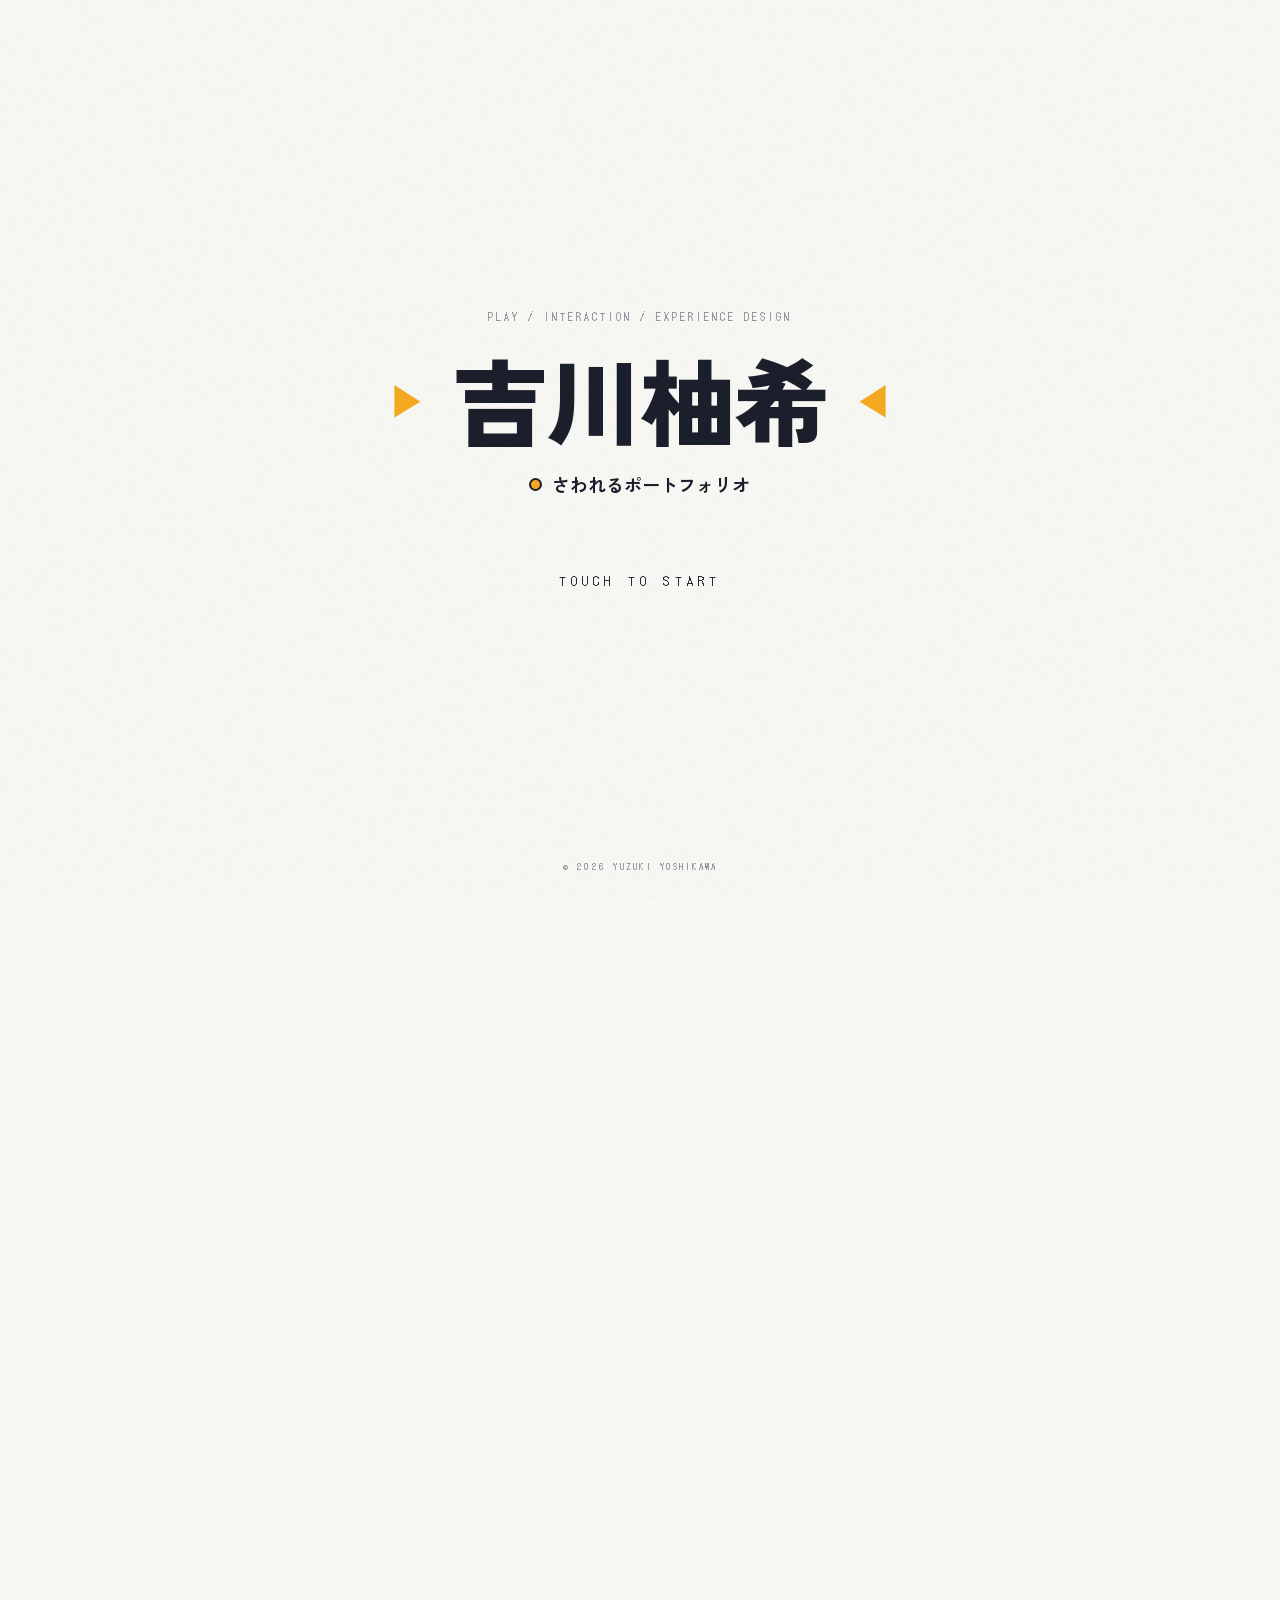
==== commit 53e3de6b: "へんこう" ====
--- a/index.html
+++ b/index.html
@@ -1080,8 +1080,8 @@
           <div class="project-specs">
             <div class="spec-cell"><span class="spec-label">PERIOD</span><span class="spec-value">2026.03 – 制作中</span></div>
             <div class="spec-cell"><span class="spec-label">TEAM</span><span class="spec-value">1名</span></div>
-            <div class="spec-cell"><span class="spec-label">ROLE</span><span class="spec-value">企画 / 設計</span></div>
-            <div class="spec-cell"><span class="spec-label">TOOLS</span><span class="spec-value">Unity / マイコン(シリアル通信)</span></div>
+            <div class="spec-cell"><span class="spec-label">ROLE</span><span class="spec-value">企画 / デバイス制作</span></div>
+            <div class="spec-cell"><span class="spec-label">TOOLS</span><span class="spec-value">Unity / Arduino / Fusion</span></div>
           </div>
             <div class="grid-2">
               <div class="img-frame lb-trigger" style="aspect-ratio:16/9;">
@@ -1106,7 +1106,7 @@
             <div class="spec-cell"><span class="spec-label">PERIOD</span><span class="spec-value">2025.06 – 2025.07</span></div>
             <div class="spec-cell"><span class="spec-label">TEAM</span><span class="spec-value">1名</span></div>
             <div class="spec-cell"><span class="spec-label">ROLE</span><span class="spec-value">企画 / カードデザイン</span></div>
-            <div class="spec-cell"><span class="spec-label">TOOLS</span><span class="spec-value">グラフィックツール / 紙プロト</span></div>
+            <div class="spec-cell"><span class="spec-label">TOOLS</span><span class="spec-value">Illustrator / 紙プロト</span></div>
           </div>
         <div class="grid-2">
           <div class="img-frame pressable lb-trigger" style="aspect-ratio:16/9;">
@@ -1272,35 +1272,23 @@
   <div class="wd-inner" id="wd-content"></div>
 </div>
 
-<!-- ★要編集: 各作品の制作過程テンプレート。STEPごとの本文と画像を実際の内容に書き換えてください -->
+<!-- 各作品の制作過程テンプレート -->
   <template id="wd-kumi">
     <p class="eyebrow">MAKING PROCESS</p>
     <h2 class="section-title">汲・撒・響</h2>
     <p style="margin-top:10px;"><span class="badge">ISCA2026 提出目標</span></p>
 
-    <p class="wd-lead">★要編集: この作品を一言で表すリード文。どんな体験を目指した作品か。</p>
+    <p class="wd-lead">二人で向かい合って柄杓を振り、水を撒く。打ち水の所作をまるごと体験に変えた、協力型のコミュニケーションゲーム。</p>
 
     <div class="wd-block">
       <h3>企画意図・説明</h3>
-      <p>★要編集: この作品で何を狙ったのか、どんな課題や思いから生まれたのか、どう作ったのかを自由に書いてください。段落を分けても構いません(このまま改行が反映されます)。長さも自由です。</p>
-    </div>
-
-    <div class="wd-block">
-      <h3>プロトタイプ</h3>
-      <p>★要編集: 試作段階の説明(任意)。無ければこの段落は消してもOK。</p>
+      <p>勝ち負けを競うのではなく、二人の行為が重なり合うことを遊びの中心に置いた作品。撒いた水跡「銘」は一人では完結せず、相手の銘と重なって初めて上位の「組み合わせ銘」が立ち上がる。柄杓型コントローラーには重心が動く重りを内蔵し、水を汲む・撒く所作を道具の操作にそのまま対応させた。床に水平配置した画面は「正面」を持たないため、通りかかった人も輪になって覗き込め、2人用ゲームであると同時に路上インスタレーションとしても機能する。</p>
       <div class="wd-gallery">
-        <div class="img-frame wd-single" style="aspect-ratio:16/9;">
+        <div class="img-frame" style="aspect-ratio:4/3;">
           <ul class="slides-data"><li data-src="images/process/kumi-proc-01.jpg" data-label="プロトタイプ"></li></ul>
           <span class="img-label">プロトタイプ</span>
           <span class="img-path">images/process/kumi-proc-01.jpg</span>
         </div>
-      </div>
-    </div>
-
-    <div class="wd-block">
-      <h3>完成品</h3>
-      <p>★要編集: 完成した作品の説明(任意)。</p>
-      <div class="wd-gallery">
         <div class="img-frame" style="aspect-ratio:4/3;">
           <ul class="slides-data"><li data-src="images/process/kumi-proc-02.jpg" data-label="床への投影方法検証"></li></ul>
           <span class="img-label">床への投影方法検証</span>
@@ -1314,7 +1302,6 @@
       </div>
     </div>
 
-
     <div class="wd-block">
       <h3>資料</h3>
       <div class="wd-docs">
@@ -1326,6 +1313,14 @@
           </span>
           <span class="wd-doc-arrow">開く ↗</span>
         </a>
+        <a class="wd-doc" href="docs/kumi-spec.pdf" target="_blank" rel="noopener">
+          <span class="wd-doc-icon"><span>PDF</span></span>
+          <span class="wd-doc-body">
+            <span class="wd-doc-title">仕様書</span>
+            <span class="wd-doc-sub">docs/kumi-spec.pdf</span>
+          </span>
+          <span class="wd-doc-arrow">開く ↗</span>
+        </a>
       </div>
     </div>
   </template>
@@ -1334,29 +1329,21 @@
     <h2 class="section-title">『ニギ/ニギっとスライム研究所』専用コントローラー「ニギコン2」</h2>
     <p style="margin-top:10px;"><span class="badge">BitSummit2026 出展</span></p>
 
-    <p class="wd-lead">★要編集: この作品を一言で表すリード文。どんな体験を目指した作品か。</p>
+    <p class="wd-lead">握る・振る・傾けるで操作するハンドグリップ型コントローラー。「自分の握り方」を正解にしていた設計を、誰の手にも通じる形へ作り直した制作。</p>
 
     <div class="wd-block">
       <h3>企画意図・説明</h3>
-      <p>★要編集: この作品で何を狙ったのか、どんな課題や思いから生まれたのか、どう作ったのかを自由に書いてください。段落を分けても構いません(このまま改行が反映されます)。長さも自由です。</p>
-    </div>
-
-    <div class="wd-block">
-      <h3>プロトタイプ</h3>
-      <p>★要編集: 試作段階の説明(任意)。無ければこの段落は消してもOK。</p>
+      <p>先輩から受け継いだコントローラーを、より高度な形へ作り直した制作。なぜその形なのかを理解した上で、ヤスリで抜き差ししていたセンサー着脱を片手で扱える磁石方式に変えるなど、遊んで気になった箇所を直していった。
+
+最も大変だったのはテストプレイだ。自分の思うとおりに調整し完成だと思ったが、他人が握ると反応が変わる。原因は、握りを検知するセンサーの反射面を自分の握り方基準で向けていたこと。作り手の身体感覚が無自覚に「唯一の正解」になっていた。何人にも握ってもらい、どんな握り方でも光が返る向きへ直すと、初めて触れる人にも操作が通じるようになった。
+
+作り手に自然な動きが、遊ぶ人に自然とは限らない——制作の根幹になる感覚を得た。</p>
       <div class="wd-gallery">
-        <div class="img-frame wd-single" style="aspect-ratio:16/9;">
+        <div class="img-frame" style="aspect-ratio:4/3;">
           <ul class="slides-data"><li data-src="images/process/nigi-proc-01.jpg" data-label="プロトタイプ 1"></li></ul>
           <span class="img-label">プロトタイプ 1</span>
           <span class="img-path">images/process/nigi-proc-01.jpg</span>
         </div>
-      </div>
-    </div>
-
-    <div class="wd-block">
-      <h3>完成品</h3>
-      <p>★要編集: 完成した作品の説明(任意)。</p>
-      <div class="wd-gallery">
         <div class="img-frame" style="aspect-ratio:4/3;">
           <ul class="slides-data"><li data-src="images/process/nigi-proc-02.jpg" data-label="プロトタイプ 2"></li></ul>
           <span class="img-label">プロトタイプ 2</span>
@@ -1369,35 +1356,25 @@
         </div>
       </div>
     </div>
-
-
+  </template>
+  <template id="wd-shake">
     <p class="eyebrow">MAKING PROCESS</p>
     <h2 class="section-title">ShakeCon</h2>
     <p style="margin-top:10px;"><span class="badge">遊創研/GCCP・BitSummit2027 出展目標</span></p>
 
-    <p class="wd-lead">★要編集: この作品を一言で表すリード文。どんな体験を目指した作品か。</p>
+    <p class="wd-lead">コントローラーを振ってモンスターを目覚めさせ、育て、送り出す。「振る」心地よさそのものを、自分だけの生き物への愛着に変える作品。</p>
 
     <div class="wd-block">
       <h3>企画意図・説明</h3>
-      <p>★要編集: この作品で何を狙ったのか、どんな課題や思いから生まれたのか、どう作ったのかを自由に書いてください。段落を分けても構いません(このまま改行が反映されます)。長さも自由です。</p>
-    </div>
-
-    <div class="wd-block">
-      <h3>プロトタイプ</h3>
-      <p>★要編集: 試作段階の説明(任意)。無ければこの段落は消してもOK。</p>
+      <p>「振る」という行為そのものの心地よさを器に、プレイヤーの振り方が一匹の生き物の姿と性格になって返ってくる作品。何を入れたか（音の質感）で種族が決まり、どう振ったか（癖やリズム）が性格として刻まれる。
+
+この形までに二度方針を変えた。当初の「カクテルを作る」企画は働きかけの手応えが弱く「モンスターを育てる」へ、コントローラーもシェイカー型から、生き物が生まれる納得感を求めてタマゴ/繭型へ転換。あわせてマイコンを音も拾えるものに替え、中身を判別できるようにした。コンセプトを起点に、体験の説得力が上がる方向へ形と技術を寄せていった。</p>
       <div class="wd-gallery">
-        <div class="img-frame wd-single" style="aspect-ratio:16/9;">
+        <div class="img-frame" style="aspect-ratio:4/3;">
           <ul class="slides-data"><li data-src="images/process/shake-proc-01.png" data-label="プロトタイプ設計画面"></li></ul>
           <span class="img-label">プロトタイプ設計画面</span>
           <span class="img-path">images/process/shake-proc-01.png</span>
         </div>
-      </div>
-    </div>
-
-    <div class="wd-block">
-      <h3>完成品</h3>
-      <p>★要編集: 完成した作品の説明(任意)。</p>
-      <div class="wd-gallery">
         <div class="img-frame" style="aspect-ratio:4/3;">
           <ul class="slides-data"><li data-src="images/process/shake-proc-02.png" data-label="3Dプリント画面"></li></ul>
           <span class="img-label">3Dプリント画面</span>
@@ -1410,7 +1387,6 @@
         </div>
       </div>
     </div>
-
 
     <div class="wd-block">
       <h3>資料</h3>
@@ -1431,29 +1407,21 @@
     <h2 class="section-title">トリ合い譲り合い</h2>
     <p style="margin-top:10px;"><span class="badge">授業内制作（アナログ）</span></p>
 
-    <p class="wd-lead">★要編集: この作品を一言で表すリード文。どんな体験を目指した作品か。</p>
+    <p class="wd-lead">焼き鳥の最後の1本をめぐる「どうぞ」の譲り合い。あの絶妙な空気そのものを、誰が遊んでも成立する駆け引きのゲームに翻訳したアナログゲーム。</p>
 
     <div class="wd-block">
       <h3>企画意図・説明</h3>
-      <p>★要編集: この作品で何を狙ったのか、どんな課題や思いから生まれたのか、どう作ったのかを自由に書いてください。段落を分けても構いません(このまま改行が反映されます)。長さも自由です。</p>
-    </div>
-
-    <div class="wd-block">
-      <h3>プロトタイプ</h3>
-      <p>★要編集: 試作段階の説明(任意)。無ければこの段落は消してもOK。</p>
+      <p>きっかけは焼き鳥屋の最後の1本。大人たちが「どうぞ」と譲り合い、誰も手を出せない妙な間が生まれた。あの空気そのもので人を笑わせたい、が出発点だ。
+
+ただ一発ネタで終わらせるのは惜しく、その場限りの「あるある」を、いつ誰が遊んでも同じ駆け引きが起きるゲームにしたかった。譲り合いという受け身の行為をどう能動的な選択にするか、駆け引きの軸が定まるまで試作と修正を繰り返し、専用の説明書まで用意して市販品に近い形へ仕上げた。
+
+学んだのは、特定の誰かを楽しませたい衝動と、誰が遊んでも成立する仕組みは別の作業だということ。個人的な「楽しませたい」を、内輪の文脈を切り離してルールという客観的なシステムへ翻訳する——その過程こそ、人を楽しませるものづくりの核心だと考えるようになった。</p>
       <div class="wd-gallery">
-        <div class="img-frame wd-single" style="aspect-ratio:16/9;">
+        <div class="img-frame" style="aspect-ratio:4/3;">
           <ul class="slides-data"><li data-src="images/process/tori-proc-01.jpg" data-label="プロトタイプ"></li></ul>
           <span class="img-label">プロトタイプ</span>
           <span class="img-path">images/process/tori-proc-01.jpg</span>
         </div>
-      </div>
-    </div>
-
-    <div class="wd-block">
-      <h3>完成品</h3>
-      <p>★要編集: 完成した作品の説明(任意)。</p>
-      <div class="wd-gallery">
         <div class="img-frame" style="aspect-ratio:4/3;">
           <ul class="slides-data"><li data-src="images/process/tori-proc-02.jpg" data-label="完成品 1"></li></ul>
           <span class="img-label">完成品 1</span>
@@ -1464,21 +1432,6 @@
           <span class="img-label">完成品 2</span>
           <span class="img-path">images/process/tori-proc-03.jpg</span>
         </div>
-      </div>
-    </div>
-
-
-    <div class="wd-block">
-      <h3>資料</h3>
-      <div class="wd-docs">
-        <a class="wd-doc" href="docs/tori-plan.pdf" target="_blank" rel="noopener">
-          <span class="wd-doc-icon"><span>PDF</span></span>
-          <span class="wd-doc-body">
-            <span class="wd-doc-title">企画書</span>
-            <span class="wd-doc-sub">docs/tori-plan.pdf</span>
-          </span>
-          <span class="wd-doc-arrow">開く ↗</span>
-        </a>
       </div>
     </div>
   </template>
@@ -1823,7 +1776,7 @@
   // 制作過程ページの画像は後からDOMに追加されるので、関数化して何度でも呼べるようにする。
   function hydrateImageFrames(root) {
     (root || document).querySelectorAll('.img-frame').forEach(function(frame) {
-      if (frame.dataset.hydrated) return; // 二重処理を防ぐ
+      if (frame.dataset.hydrated) return;
       var first = frame.querySelector('.slides-data li');
       if (!first) return;
       var src = first.getAttribute('data-src');
@@ -1842,10 +1795,10 @@
         if (pth) pth.style.display = 'none';
         frame.style.background = 'transparent';
       };
-      probe.src = src; // 存在しなければonloadは呼ばれず、枠は文字のまま
+      probe.src = src;
     });
   }
-  hydrateImageFrames(document); // 通常ページの画像を初期表示
+  hydrateImageFrames(document);
 
   var imgFrames = document.querySelectorAll('.img-frame');
 
@@ -2534,7 +2487,7 @@
     wdCurrentKey = key;
     wdContent.innerHTML = '';
     wdContent.appendChild(tpl.content.cloneNode(true));
-    hydrateImageFrames(wdContent); // 開いた制作過程ページ内の画像を表示処理にかける
+    if (typeof hydrateImageFrames === 'function') hydrateImageFrames(wdContent);
     wdOverlay.classList.add('open');
     wdOverlay.setAttribute('aria-hidden', 'false');
     wdOverlay.scrollTop = 0;
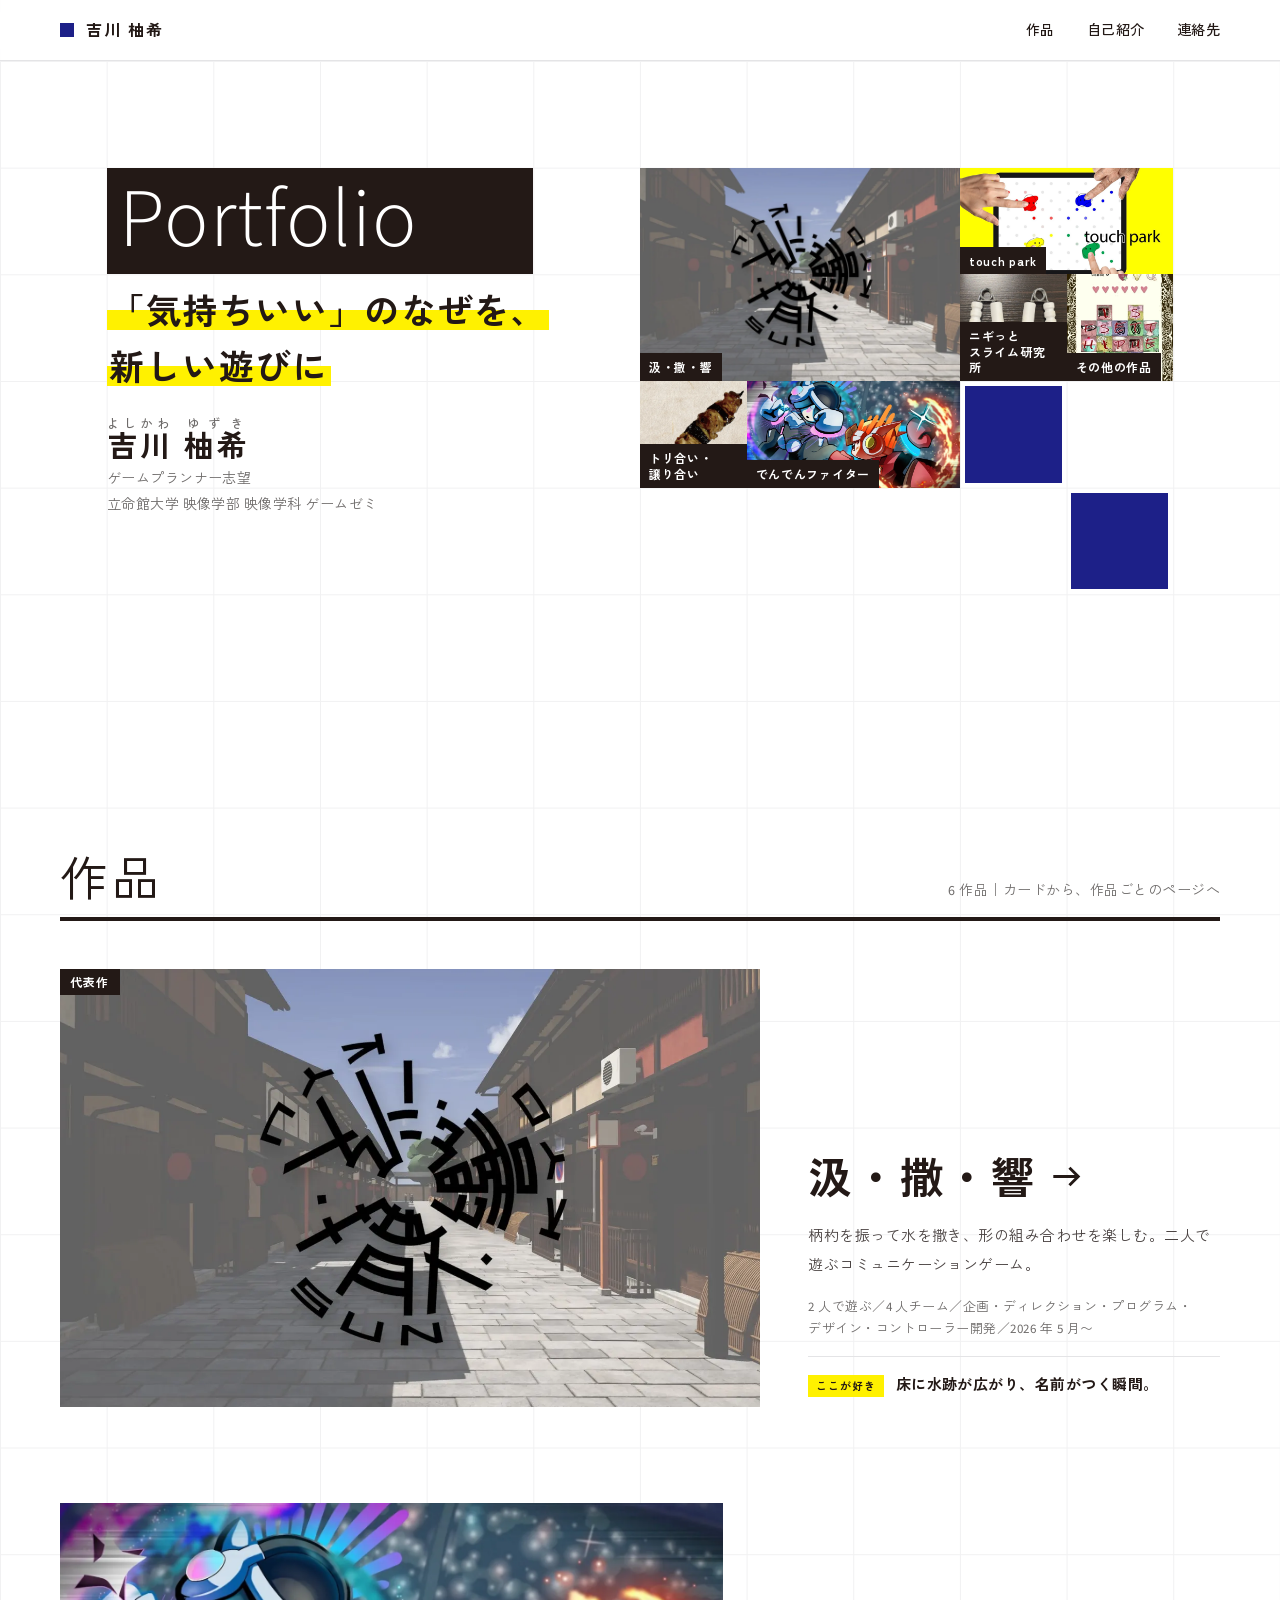
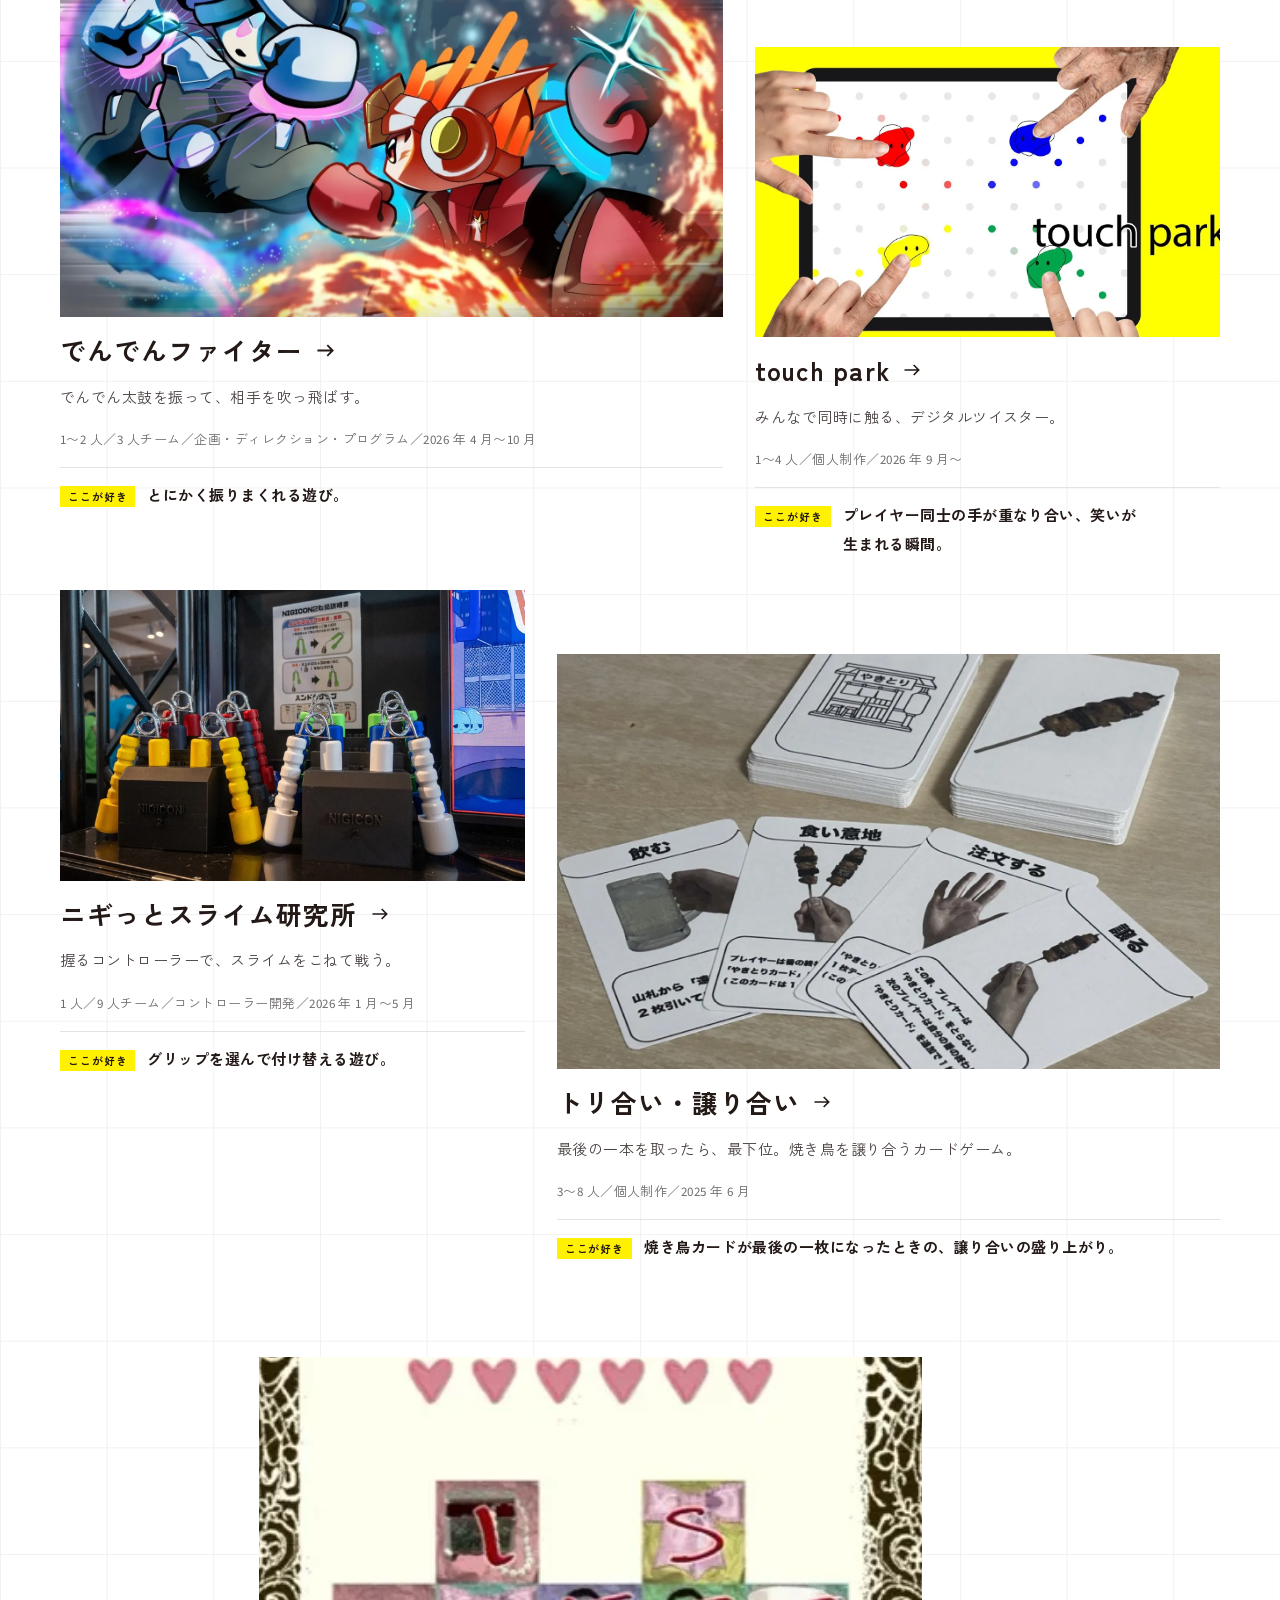
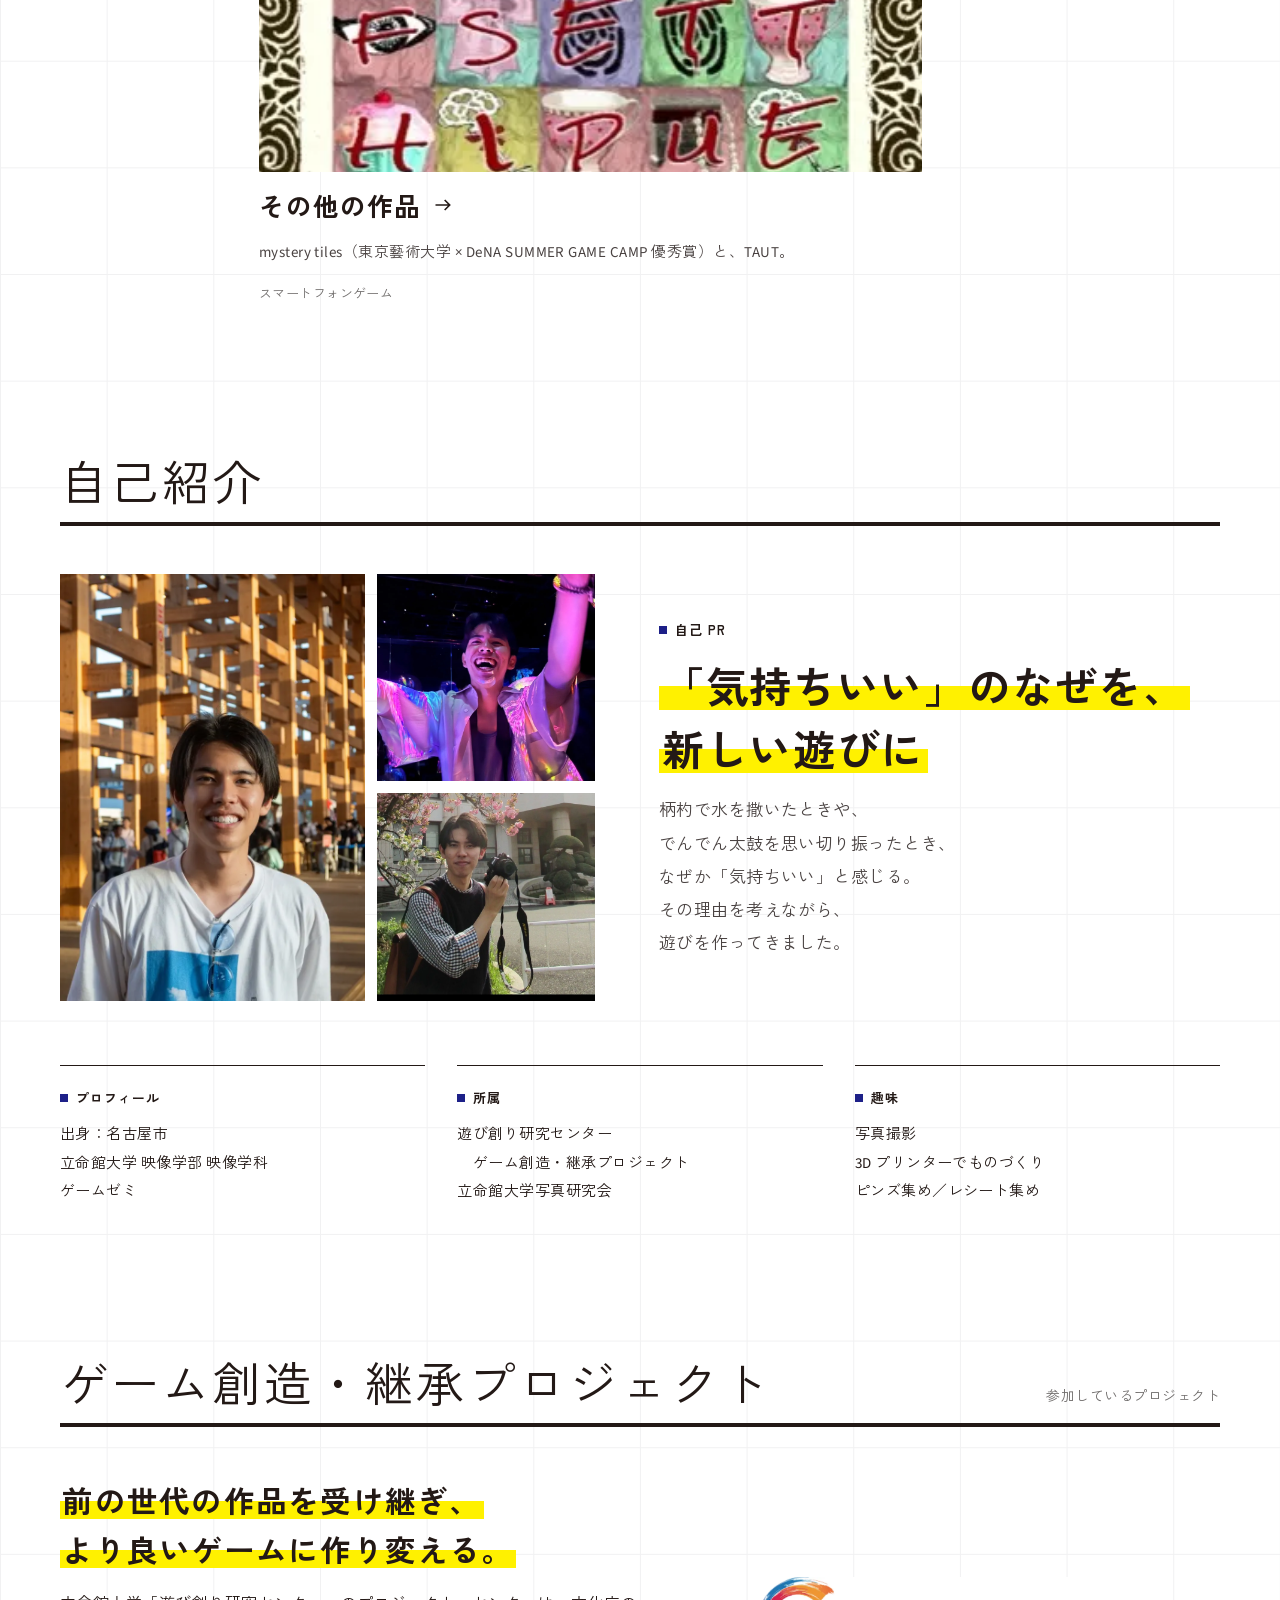
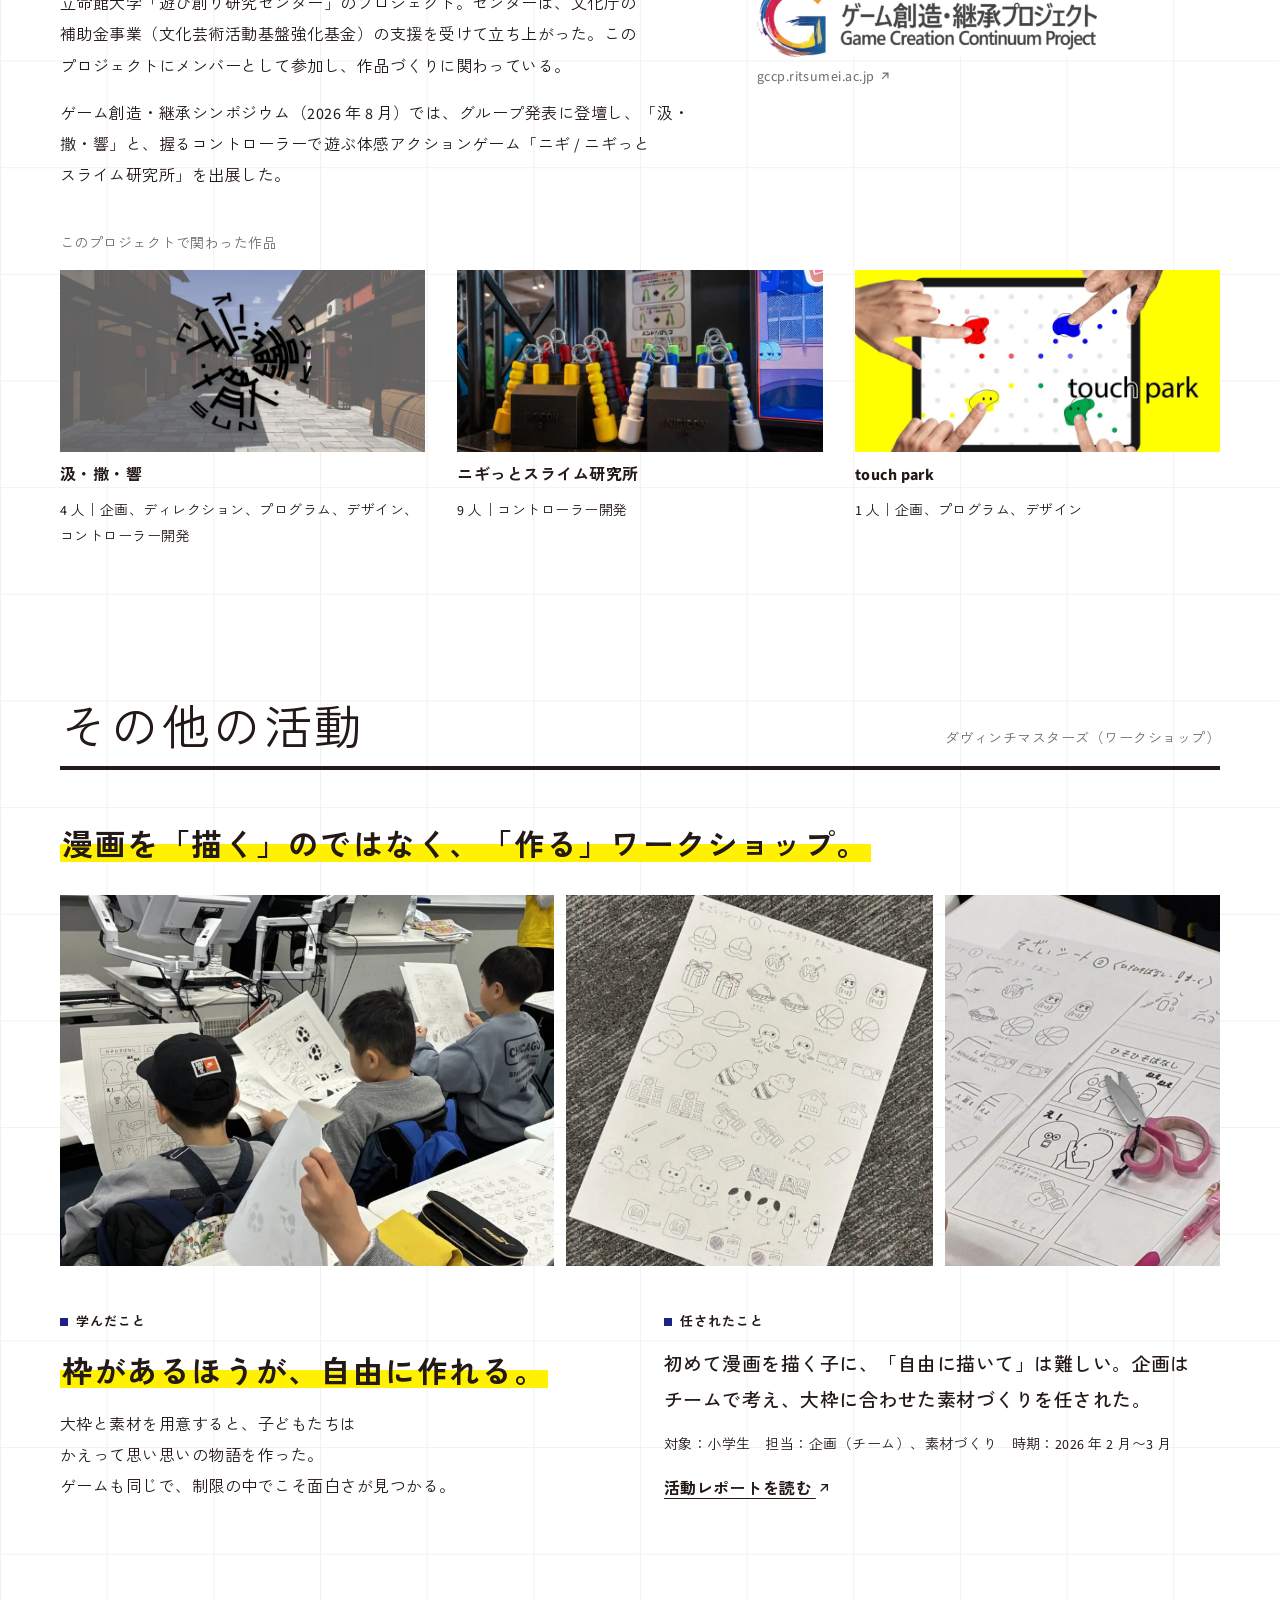
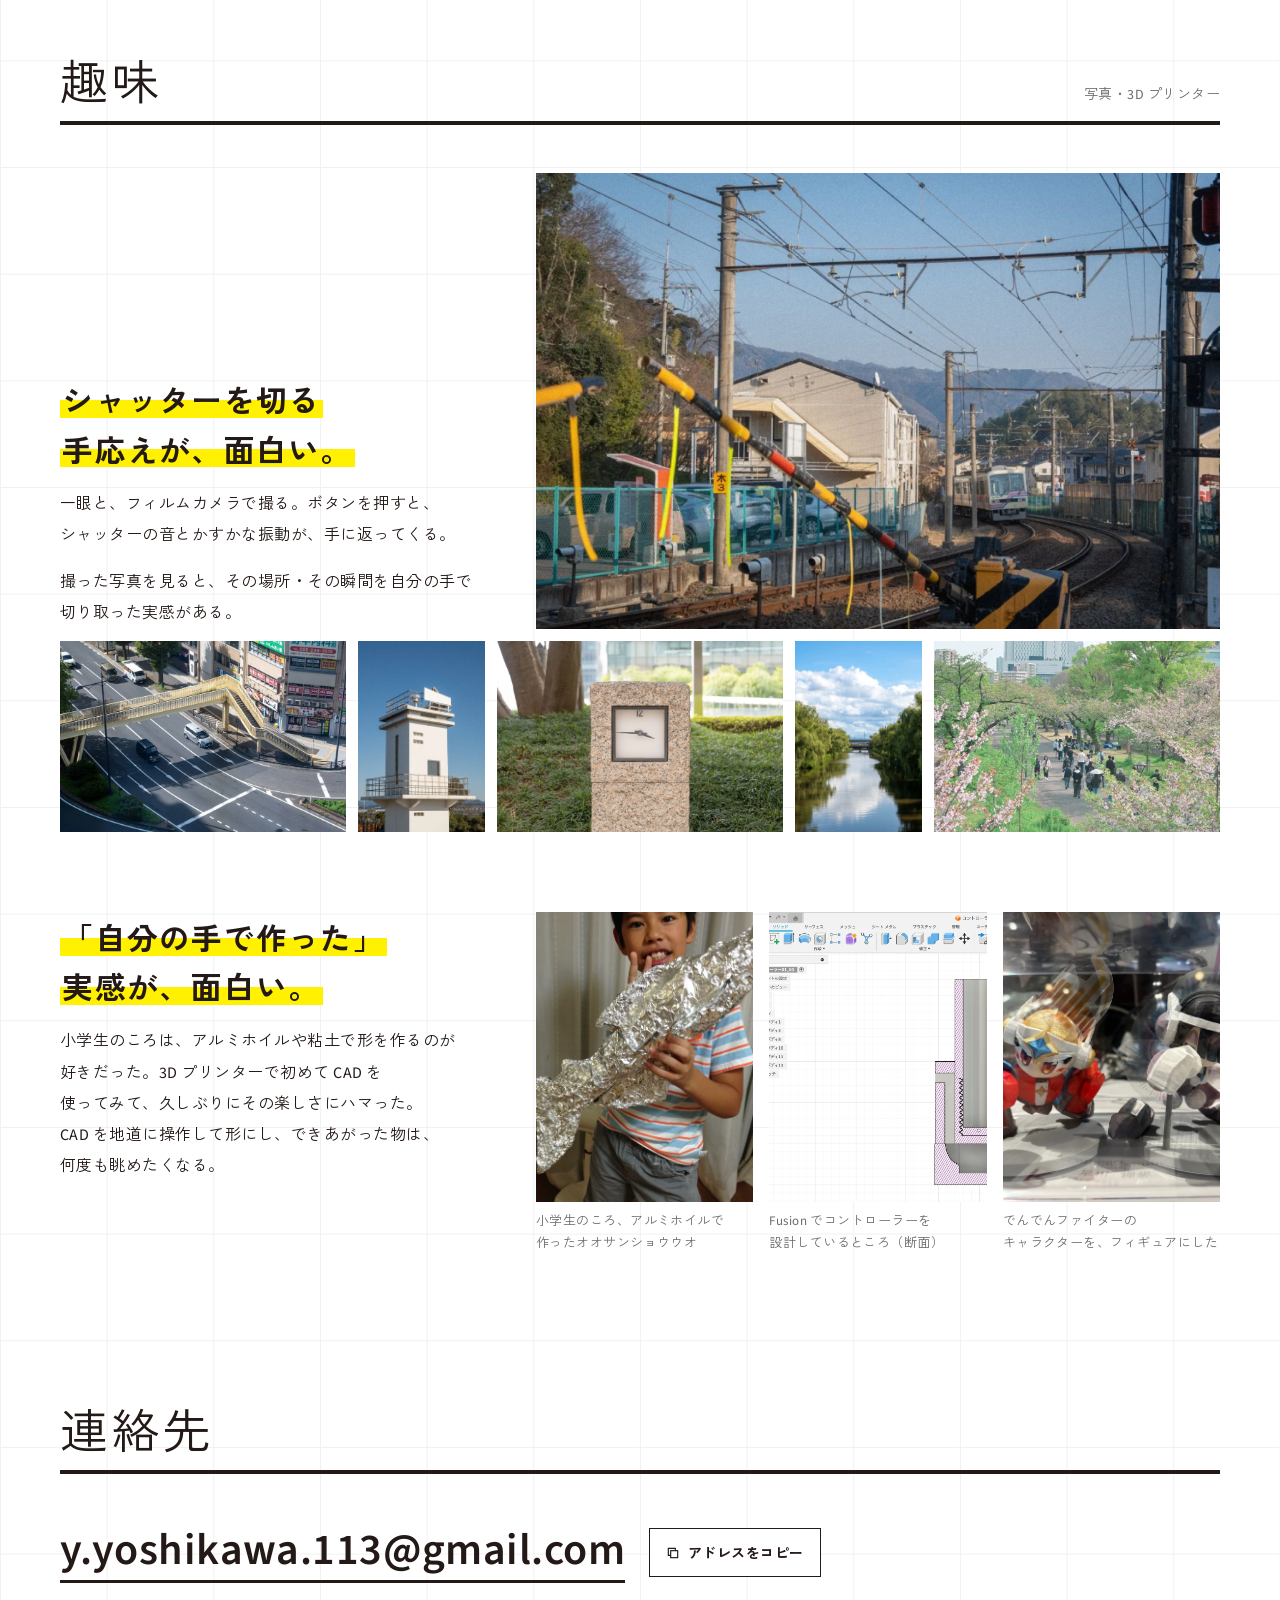
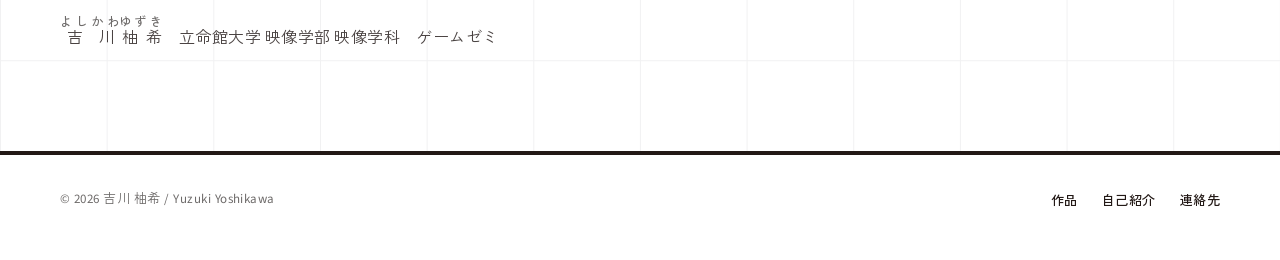
==== commit 8237334a: "サイトを作り直し：紙のポートフォリオ ver3 をもとにしたトップと作品ページ - トップ（表紙・作品・自己紹介・ゲーム創造・継承プロジェクト・その他の活動・趣味・連絡先）と、作品ごとのページ 6 つ" ====
--- a/index.html
+++ b/index.html
@@ -2,2899 +2,229 @@
 <html lang="ja">
 <head>
 <meta charset="UTF-8">
-<meta name="viewport" content="width=device-width, initial-scale=1.0, maximum-scale=1.0, user-scalable=no">
-<title>吉川柚希 | Game Planner Portfolio</title>
-
-<script>
-  // 起動判定: ハッシュなし(通常起動)ならタイトル画面モード。
-  if (!location.hash) {
-    document.documentElement.classList.add('boot');
-  } else {
-    // 直リンク時は一瞬も見えないようCSSを動的挿入
-    document.write('<style>#intro { display: none !important; }</style>');
-  }
-</script>
-<meta name="description" content="独自の物理コントローラーとアフォーダンス設計で「遊び」をつくるゲームプランナー、吉川柚希のポートフォリオ。">
-
-<!-- ライト/ダーク両対応を宣言: OSやアプリ内ビューアによる「強制色反転」(配色崩壊の原因)を無効化 -->
-<meta name="color-scheme" content="light dark">
-<meta name="theme-color" media="(prefers-color-scheme: light)" content="#F7F7F3">
-<meta name="theme-color" media="(prefers-color-scheme: dark)" content="#14161E">
-
-<!-- favicon: カーソルと同じ「柚子色のボタン」 -->
-<link rel="icon" href="data:image/svg+xml,%3Csvg xmlns='http://www.w3.org/2000/svg' viewBox='0 0 32 32'%3E%3Ccircle cx='16' cy='17' r='12' fill='%231B1E2B'/%3E%3Ccircle cx='16' cy='14' r='12' fill='%23F2A91F' stroke='%231B1E2B' stroke-width='2.5'/%3E%3C/svg%3E">
-
-<!-- OGP: 公開URLが決まったら下の2か所を書き換えてコメントを外す(SNSやSlackでURL共有時にカードが出ます) -->
-<!--
-<meta property="og:title" content="吉川柚希 | Game Planner Portfolio">
-<meta property="og:description" content="独自の物理コントローラーとアフォーダンス設計で「遊び」をつくるゲームプランナーのポートフォリオ。">
+<meta name="viewport" content="width=device-width, initial-scale=1">
+<title>吉川柚希 | Portfolio</title>
+<meta name="description" content="「気持ちいい」のなぜを、新しい遊びに。立命館大学 映像学部・吉川柚希のゲーム制作ポートフォリオ。">
+<meta property="og:title" content="吉川柚希 | Portfolio">
+<meta property="og:description" content="「気持ちいい」のなぜを、新しい遊びに。ゲームプランナー志望・吉川柚希のポートフォリオ。">
 <meta property="og:type" content="website">
-<meta property="og:url" content="https://あなたのユーザー名.github.io/リポジトリ名/">
-<meta property="og:image" content="https://あなたのユーザー名.github.io/リポジトリ名/images/ogp.jpg">
-<meta name="twitter:card" content="summary_large_image">
--->
-
-<!-- Google Fonts -->
+<script>document.documentElement.classList.add("js")</script>
 <link rel="preconnect" href="https://fonts.googleapis.com">
 <link rel="preconnect" href="https://fonts.gstatic.com" crossorigin>
-<!-- Google Fonts: タイトル画面のランダム切り替え用に追加フォントを読み込み -->
-<link href="https://fonts.googleapis.com/css2?family=Dela+Gothic+One&family=DotGothic16&family=Noto+Serif+JP:wght@700&family=Yusei+Magic&family=Zen+Kaku+Gothic+New:wght@400;500;700;900&display=swap" rel="stylesheet">
-
-<style>
-/* =====================================================
-   DESIGN TOKENS & BASE
-   ===================================================== */
-:root {
-  color-scheme: light dark;
-  --paper:  #F7F7F3;
-  --ink:    #1B1E2B;
-  --yuzu:   #F2A91F;
-  --mizu:   #2F6FED;
-  --sumi:   #7C7F8A;
-  --haze:   #E7E8E2;
-  --white:  #FFFFFF;
-
-  --r-sm:   10px;
-  --r-md:   16px;
-  --r-lg:   24px;
-  --r-pill: 999px;
-
-  --shadow-stamp: 0 4px 0 0 var(--ink);
-  --shadow-card:  0 2px 24px 0 rgba(27,30,43,0.07);
-
-  --site-max: 800px;
-  --font-body: 'Zen Kaku Gothic New', sans-serif;
-  --font-dot:  'DotGothic16', monospace;
-}
-
-*, *::before, *::after { box-sizing: border-box; margin: 0; padding: 0; }
-html { scroll-behavior: smooth; overflow-x: hidden; width: 100%; background: var(--paper); }
-
-body {
-  font-family: var(--font-body);
-  background: var(--paper);
-  color: var(--ink);
-  -webkit-font-smoothing: antialiased;
-  line-height: 1.7;
-  overflow-x: hidden;
-  width: 100%;
-  -webkit-touch-callout: none;
-  -webkit-user-select: none;
-  user-select: none;
-  word-break: auto-phrase;
-}
-
-@media (pointer: fine) {
-  body, a, button, [data-mag] { cursor: none; }
-}
-
-@media (prefers-reduced-motion: reduce) {
-  *, *::before, *::after { animation-duration: 0.01ms !important; transition-duration: 0.01ms !important; }
-  html { scroll-behavior: auto; }
-}
-
-/* 本文・連絡先はコピー可能に(採用担当者がメールアドレス等を選択できるように) */
-.philosophy-quote, .project-summary, .about-dd, .hero-lead, .section-lead, .project-title, .section-title {
-  -webkit-user-select: text; user-select: text;
-}
-
-/* 起動制御:
-   - boot中(通常起動) … タイトル画面以外は最初の描画から不可視、スクロールもロック
-   - boot外(直リンク or JS無効) … タイトル画面を最初から出さない(チラつきゼロ・JS無効でも閲覧可能) */
-html.boot { overflow: hidden; }
-html.boot body > *:not(#intro) { visibility: hidden; }
-html:not(.boot) #intro { display: none; }
-
-::selection { background: var(--yuzu); color: var(--ink); }
-:focus-visible { outline: 3px solid var(--mizu); outline-offset: 3px; border-radius: 4px; }
-img { display: block; max-width: 100%; }
-
-/* =====================================================
-   LAYOUT HELPERS
-   ===================================================== */
-.wrap {
-  max-width: var(--site-max);
-  margin-inline: auto;
-  padding-inline: clamp(16px, 5vw, 48px);
-}
-.grid-2 { display: grid; grid-template-columns: repeat(2, 1fr); gap: 12px; }
-.grid-3 { display: grid; grid-template-columns: repeat(3, 1fr); gap: 12px; }
-
-@media (max-width: 768px) {
-  .grid-2, .grid-3, .others-layout { grid-template-columns: 1fr; gap: 24px; }
-  .philosophy-grid { grid-template-columns: 1fr !important; gap: 24px; display: grid; }
-  .about-grid { grid-template-columns: 1fr !important; gap: 24px; display: grid; }
-}
-
-/* =====================================================
-   CUSTOM CURSOR & BLACKHOLE
-   ===================================================== */
-#cursor {
-  position: fixed; top: 0; left: 0;
-  width: 16px; height: 16px; border-radius: 50%;
-  background: var(--yuzu); border: 2px solid var(--ink);
-  box-shadow: 0 2px 0 0 rgba(27,30,43,0.8);
-  pointer-events: none; z-index: 99999; 
-  transform: translate(-50%, -50%);
-  transition: width .2s cubic-bezier(.2,1.4,.4,1), height .2s cubic-bezier(.2,1.4,.4,1), opacity .15s, background .3s;
-  will-change: transform; display: none;
-}
-#cursor.snap { width: 42px; height: 42px; opacity: .82; }
-#cursor.press { transform: translate(-50%,-50%) scale(.76); }
-
-#cursor.blackhole {
-  background: #000; border-color: #000; mix-blend-mode: normal; 
-  animation: bh-pulse 0.5s alternate infinite ease-in-out;
-}
-
-/* スマホ等、タッチデバイスでは通常カーソルを非表示（ブラックホール発動時のみ表示） */
-@media (pointer: coarse) {
-  #cursor:not(.blackhole) {
-    opacity: 0 !important;
-  }
-}
-
-@keyframes bh-pulse {
-  0% { width: 80px; height: 80px; box-shadow: 0 0 40px 20px rgba(0,0,0,0.8), inset 0 0 20px #fff; }
-  100% { width: 88px; height: 88px; box-shadow: 0 0 60px 30px rgba(0,0,0,0.9), inset 0 0 25px #fff; }
-}
-
-#bh-particles {
-  position: fixed; top: 0; left: 0; width: 100%; height: 100vh;
-  pointer-events: none; z-index: 9998; overflow: hidden;
-}
-.bh-ptc { position: absolute; width: 4px; height: 4px; background: #000; border-radius: 50%; will-change: transform; }
-.sucking { transition: transform 0.5s cubic-bezier(.5,0,1,.5), opacity 0.5s, filter 0.5s !important; pointer-events: none !important; opacity: 0; filter: blur(4px); }
-.suck-target { transition: opacity 0.4s, filter 0.4s; }
-
-/* =====================================================
-   HEADER / NAV
-   ===================================================== */
-#site-header {
-  position: fixed; top: 0; inset-inline: 0; z-index: 1000;
-  border-bottom: 1px solid transparent;
-  transition: background .3s, border-color .3s, backdrop-filter .3s;
-}
-#site-header.scrolled {
-  background: rgba(247,247,243,0.92); border-color: var(--haze);
-  backdrop-filter: blur(10px); -webkit-backdrop-filter: blur(10px);
-}
-#site-header .wrap {
-  display: flex; align-items: center; justify-content: space-between; padding-block: 14px;
-}
-.site-logo { display: flex; align-items: baseline; gap: 10px; text-decoration: none; color: inherit; }
-.site-logo .name { font-size: 17px; font-weight: 900; white-space: nowrap; }
-.site-logo .role { font-family: var(--font-dot); font-size: 10px; letter-spacing: .22em; color: var(--sumi); white-space: nowrap; }
-
-nav ul { list-style: none; display: flex; gap: 4px; }
-nav a {
-  display: block; padding: 7px 14px; border-radius: var(--r-pill);
-  font-size: 13px; font-weight: 500; text-decoration: none; color: var(--ink);
-  transition: background .15s; white-space: nowrap;
-}
-nav a:hover { background: var(--haze); }
-
-@media (max-width: 600px) {
-  #site-header .wrap { flex-direction: column; gap: 8px; padding-block: 10px; }
-  .site-logo { justify-content: center; }
-  nav ul { justify-content: center; flex-wrap: wrap; }
-  nav a { font-size: 12px; padding: 6px 12px; }
-}
-
-/* =====================================================
-   COMPONENTS (Chip, Badge, Button, Text)
-   ===================================================== */
-.chip { display: inline-block; padding: 5px 14px; border-radius: 6px; background: var(--haze); color: var(--sumi); font-size: 12px; font-weight: 700; }
-.chip.draggable {
-  border: none; background: var(--haze); color: var(--sumi); border-radius: 6px; padding: 5px 14px; font-size: 12px; box-shadow: none; cursor: grab; touch-action: none; user-select: none; will-change: transform; display: inline-block;
-}
-@media (pointer: fine) { .chip.draggable { cursor: none; } }
-.chip.draggable:active { opacity: 0.8; }
-
-.badge { display: inline-block; padding: 3px 12px; border-radius: var(--r-pill); background: rgba(242,169,31,.2); color: #6b4a0e; font-size: 11px; font-weight: 700; }
-.btn {
-  display: inline-block; padding: 12px 26px; border-radius: var(--r-pill); font-family: var(--font-body); font-size: 14px; font-weight: 700; text-decoration: none;
-  border: 2px solid var(--ink); transition: transform .12s cubic-bezier(.2,1.4,.4,1), box-shadow .12s; box-shadow: var(--shadow-stamp);
-}
-.btn:hover { transform: translateY(-2px); box-shadow: 0 6px 0 0 var(--ink); }
-.btn:active { transform: scale(.95) translateY(0); box-shadow: 0 1px 0 0 var(--ink); }
-.btn-dark { background: var(--ink); color: var(--paper); }
-.btn-outline { background: transparent; color: var(--ink); }
-
-.eyebrow { font-family: var(--font-dot); font-size: 11px; letter-spacing: .32em; color: var(--mizu); text-transform: uppercase; }
-.section-title { font-size: clamp(26px, 5vw, 40px); font-weight: 900; line-height: 1.2; margin-top: 8px; }
-.section-lead { margin-top: 12px; max-width: 560px; color: var(--sumi); font-size: 15px; }
-
-/* =====================================================
-   SCROLL-REVEAL & IMAGE FRAME
-   ===================================================== */
-.reveal { opacity: 0; transform: translateY(28px); transition: opacity .6s cubic-bezier(.22,1,.36,1), transform .6s cubic-bezier(.22,1,.36,1); }
-.reveal.in { opacity: 1; transform: none; }
-.reveal-delay-1 { transition-delay: .1s; }
-.reveal-delay-2 { transition-delay: .2s; }
-.reveal-delay-3 { transition-delay: .3s; }
-
-.img-frame {
-  position: relative; border-radius: var(--r-md); background: var(--haze); border: 1px solid var(--haze);
-  overflow: hidden; display: flex; flex-direction: column; align-items: center; justify-content: center; gap: 6px; padding: 16px; text-align: center; width: 100%;
-}
-.img-frame::before { content: "IMAGE"; font-family: var(--font-dot); font-size: 10px; letter-spacing: .2em; color: #b0b2aa; display: block; }
-.img-frame .img-label { font-size: 12px; font-weight: 500; color: var(--sumi); }
-.img-frame .img-path { font-family: var(--font-dot); font-size: 10px; color: #aaa; background: var(--white); padding: 2px 8px; border-radius: 4px; }
-.img-frame img { position: absolute; inset: 0; width: 100%; height: 100%; object-fit: cover; }
-.slides-data { display: none; }
-
-.pressable { transition: transform .14s cubic-bezier(.2,1.4,.4,1); display: inline-block; }
-.pressable:not(.rocket-go):not(.rocket-crashed):not(.rocket-bump):not(.rocket-recover):hover { transform: scale(1.02); }
-.pressable:not(.rocket-go):not(.rocket-crashed):not(.rocket-bump):not(.rocket-recover):active { transform: scale(.95); }
-
-div.pressable, article.pressable { display: flex; }
-
-/* =====================================================
-   INTERACTION: ROCKET WORD
-   ===================================================== */
-.rocket-go { position: relative; animation: rocketPath 8s forwards; z-index: 50; display: inline-block; }
-.rocket-go::before {
-  content: ''; position: absolute; top: 100%; left: 50%; width: 24px; height: 24px; background: #888;
-  border-radius: 50%; transform: translateX(-50%); opacity: 0; pointer-events: none; animation: launchSmoke 8s forwards; z-index: -1;
-}
-@keyframes launchSmoke {
-  0% { opacity: 0; box-shadow: 0 0 0 0 transparent; }
-  8% { opacity: 1; transform: translateX(-50%) scale(1); box-shadow: 0 15px 0 5px #777, -15px 25px 0 8px #666, 15px 25px 0 6px #555; }
-  15% { opacity: 1; transform: translateX(-50%) scale(1.2); box-shadow: 0 20px 0 5px #777, -20px 40px 0 10px #666, 20px 45px 0 8px #555, 0 70px 0 15px #444, -25px 100px 0 20px #555, 25px 110px 0 18px #333; }
-  33% { opacity: 1; transform: translateX(-50%) scale(1.5); box-shadow: 0 20px 0 5px #777, -25px 50px 0 10px #666, 25px 60px 0 12px #555, 0 100px 0 18px #444, -35px 150px 0 25px #555, 35px 170px 0 22px #333, 0 230px 0 30px #444, -45px 300px 0 35px #555, 45px 330px 0 32px #222, 0 420px 0 45px #333, -55px 520px 0 50px #444, 55px 550px 0 48px #222, 0 680px 0 60px #333, -65px 820px 0 70px #444, 65px 860px 0 65px #222, 0 1050px 0 85px #111, -80px 1250px 0 100px #222, 80px 1300px 0 90px #111; }
-  35% { opacity: 0; }
-  100% { opacity: 0; }
-}
-.rocket-go::after {
-  content: ''; position: absolute; top: 100%; left: 50%; width: 20px; height: 20px; background: #333;
-  border-radius: 50%; transform: translateX(-50%); opacity: 0; pointer-events: none; animation: crashSmoke 8s forwards; z-index: -1;
-}
-@keyframes crashSmoke {
-  0%, 74% { opacity: 0; box-shadow: 0 0 0 0 transparent; }
-  75% { opacity: 1; transform: translateX(-50%) scale(1); box-shadow: 8px 15px 0 4px #222, -8px 25px 0 6px #111, 0 35px 0 8px #000; }
-  94% { opacity: 1; transform: translateX(-50%) scale(1.3); box-shadow: 10px 20px 0 4px #222, -15px 40px 0 8px #111, 0 70px 0 12px #000, -20px 110px 0 18px #111, 25px 150px 0 22px #222, 0 210px 0 28px #000, 15px 280px 0 35px #111, -25px 360px 0 40px #222, 20px 460px 0 50px #000, -30px 580px 0 60px #111, 0 720px 0 75px #000, 35px 880px 0 90px #111, -40px 1050px 0 110px #000; }
-  96% { opacity: 0; }
-  100% { opacity: 0; }
-}
-@keyframes rocketPath {
-  0%   { transform: translateY(0) rotate(0deg); }
-  1%   { transform: translate(-2px, 1px) rotate(-1deg); }
-  2%   { transform: translate(2px, -1px) rotate(1deg); }
-  3%   { transform: translate(-1px, 2px) rotate(-0.5deg); }
-  4%   { transform: translate(1px, -2px) rotate(0.5deg); }
-  5%   { transform: translate(-2px, 1px) rotate(-1deg); }
-  6%   { transform: translate(2px, -1px) rotate(1deg); }
-  7%   { transform: translate(-1px, 2px) rotate(-0.5deg); }
-  8%   { transform: translateY(0) rotate(0deg); animation-timing-function: ease-in; } 
-  15%  { transform: translateY(-30px) rotate(0deg); animation-timing-function: ease-in; } 
-  35%  { transform: translateY(-150vh) rotate(0deg); } 
-  36%  { transform: translateY(-150vh) rotate(180deg); } 
-  75%  { transform: translateY(-150vh) rotate(180deg); animation-timing-function: ease-in; } 
-  95%  { transform: translateY(14px) rotate(180deg); } 
-  97%  { transform: translateY(-8px) rotate(180deg); } 
-  100% { transform: translateY(0) rotate(180deg); } 
-}
-.rocket-crashed { transform: rotate(180deg); display: inline-block; cursor: pointer; }
-.rocket-bump { display: inline-block; animation: rocketBump 0.3s ease-out; }
-@keyframes rocketBump {
-  0% { transform: translateY(0) rotate(180deg); }
-  50% { transform: translateY(-15px) rotate(180deg); }
-  100% { transform: translateY(0) rotate(180deg); }
-}
-.rocket-recover { display: inline-block; animation: rocketRecover 0.6s forwards; }
-@keyframes rocketRecover {
-  0% { transform: translateY(0) rotate(180deg); }
-  40% { transform: translateY(-60px) rotate(180deg); }
-  100% { transform: translateY(0) rotate(360deg); }
-}
-@keyframes crashShake {
-  0% { transform: translate(0,0); }
-  20% { transform: translate(-10px, 15px); }
-  40% { transform: translate(10px, -10px); }
-  60% { transform: translate(-5px, 5px); }
-  80% { transform: translate(5px, -5px); }
-  100% { transform: translate(0,0); }
-}
-
-/* =====================================================
-   LIGHTBOX (GALLERY)
-   ===================================================== */
-#lightbox {
-  position: fixed; inset: 0; z-index: 50000; display: flex; align-items: center; justify-content: center;
-  opacity: 0; pointer-events: none; transition: opacity .3s cubic-bezier(.2,1.4,.4,1);
-}
-#lightbox.active { opacity: 1; pointer-events: auto; }
-#lightbox-bg { position: absolute; inset: 0; background: rgba(255,255,255,0.92); backdrop-filter: blur(8px); -webkit-backdrop-filter: blur(8px); }
-#lb-doodles { position: absolute; inset: 0; pointer-events: none; overflow: hidden; z-index: 0; opacity: 0.2; }
-.doodle { position: absolute; stroke: var(--ink); stroke-width: 1.2; fill: none; stroke-linecap: round; stroke-linejoin: round; animation: floatDoodle 20s infinite ease-in-out alternate; }
-@keyframes floatDoodle {
-  0% { transform: translate(0, 0) rotate(0deg) scale(1); }
-  100% { transform: translate(20px, -30px) rotate(10deg) scale(1.05); }
-}
-.lb-wrap { position: relative; z-index: 1; display: flex; align-items: center; gap: clamp(10px, 3vw, 24px); width: 92vw; max-width: 1000px; justify-content: center; }
-.lb-content { display: flex; flex-direction: column; align-items: center; gap: 14px; position: relative; }
-#lb-img { border-radius: var(--r-md); box-shadow: 0 10px 40px rgba(0,0,0,0.15); max-height: 75vh; max-width: 100%; object-fit: contain; background: var(--paper); transition: opacity .2s; }
-#lb-label { color: var(--ink); font-size: 15px; font-weight: 700; letter-spacing: 0.05em; text-align: center; }
-.lb-nav {
-  background: rgba(0,0,0,0.03); border: 2px solid rgba(0,0,0,0.1); color: var(--ink); width: 52px; height: 52px; border-radius: 50%; font-size: 18px; cursor: pointer;
-  display: flex; align-items: center; justify-content: center; transition: all .2s; flex-shrink: 0;
-}
-.lb-nav:hover { background: rgba(0,0,0,0.08); border-color: var(--ink); transform: scale(1.08); }
-.lb-nav:active { transform: scale(0.95); }
-#lb-close { position: absolute; top: -48px; right: 0; background: none; border: none; color: var(--ink); font-size: 40px; line-height: 1; cursor: pointer; opacity: 0.6; transition: opacity .2s, transform .3s; padding: 0; }
-#lb-close:hover { opacity: 1; transform: rotate(90deg); }
-.img-frame.lb-trigger { cursor: pointer; }
-.img-frame.lb-trigger::after { content: ''; position: absolute; inset: 0; background: rgba(0,0,0,0); transition: background .2s; pointer-events: none; }
-.img-frame.lb-trigger:hover::after { background: rgba(0,0,0,0.05); }
-
-/* =====================================================
-   OTHERS LAYOUT & CARDS
-   ===================================================== */
-.others-layout { display: grid; grid-template-columns: 1.25fr 1fr; gap: 24px; align-items: stretch; }
-.others-left { display: flex; flex-direction: column; }
-.others-right { display: flex; flex-direction: column; justify-content: space-between; gap: 24px; }
-.card-davinci { flex: 1; display: flex; flex-direction: column; }
-.card-davinci .project-summary { flex: 1; }
-
-.project-card { position: relative; background: var(--white); border-radius: var(--r-lg); border: 1px solid var(--haze); padding: clamp(20px, 4vw, 36px); box-shadow: var(--shadow-card); }
-.project-meta { display: flex; flex-wrap: wrap; align-items: center; gap: 10px; margin-bottom: 12px; }
-.project-index { font-family: var(--font-dot); font-size: 11px; letter-spacing: .18em; color: var(--sumi); }
-.project-title {
-  font-size: clamp(18px, 3vw, 22px); font-weight: 900; line-height: 1.35; margin-bottom: 10px;
-  display: flex; align-items: flex-start; gap: 12px;
-}
-.project-title .title-link { flex: 1; min-width: 0; } /* タイトルが伸び、サインを右端へ押す */
-.project-title .afd {
-  position: static; flex-shrink: 0; margin-left: auto;
-  width: 26px; height: 26px; margin-top: -2px; /* 行内・右端。タイトル先頭行に高さを合わせる */
-}
-.project-summary { font-size: 14px; color: var(--sumi); line-height: 1.8; margin-bottom: 18px; }
-
-/* =====================================================
-   HERO
-   ===================================================== */
-#hero { min-height: 100svh; display: flex; align-items: center; padding-top: 100px; padding-bottom: 60px; position: relative; overflow: hidden; }
-#hero::before { content: ""; position: absolute; inset: 0; background-image: url("data:image/svg+xml,%3Csvg viewBox='0 0 200 200' xmlns='http://www.w3.org/2000/svg'%3E%3Cfilter id='n'%3E%3CfeTurbulence type='fractalNoise' baseFrequency='0.9' numOctaves='4' stitchTiles='stitch'/%3E%3C/filter%3E%3Crect width='100%25' height='100%25' filter='url(%23n)' opacity='0.035'/%3E%3C/svg%3E"); pointer-events: none; z-index: 0; }
-#hero .wrap { position: relative; z-index: 1; width: 100%; }
-.hero-chips { display: flex; flex-wrap: wrap; gap: 10px; margin-bottom: 28px; position: relative; z-index: 10; }
-.hero-h1 { font-size: clamp(32px, 8vw, 72px); font-weight: 900; line-height: 1.2; letter-spacing: -.02em; margin-bottom: 20px; }
-.hero-h1 .accent { color: var(--mizu); display: inline-block; }
-.hero-lead { max-width: 480px; font-size: 15px; color: var(--sumi); margin-bottom: 32px; line-height: 1.85; }
-.hero-btns { display: flex; flex-wrap: wrap; gap: 12px; margin-bottom: 48px; }
-.hero-visual { aspect-ratio: 16 / 7; border-radius: var(--r-lg); overflow: hidden; }
-.hero-bg-letter { position: absolute; right: -40px; top: 50%; transform: translateY(-50%); font-family: var(--font-dot); font-size: clamp(200px, 30vw, 340px); color: rgba(27,30,43,.028); pointer-events: none; user-select: none; line-height: 1; z-index: 0; white-space: nowrap; }
-
-#progress-bar { position: fixed; top: 0; left: 0; height: 3px; background: var(--yuzu); width: 0%; z-index: 9998; transition: width .05s linear; }
-
-/* =====================================================
-   SECTIONS
-   ===================================================== */
-#philosophy { padding-block: clamp(60px, 10vw, 100px); background: var(--white); border-top: 1px solid var(--haze); border-bottom: 1px solid var(--haze); }
-.philosophy-grid { display: grid; grid-template-columns: 1fr 300px; gap: 48px; align-items: start; margin-top: 40px; }
-.philosophy-quote { border-left: 4px solid var(--yuzu); padding-left: 22px; font-size: clamp(15px, 2.2vw, 18px); line-height: 2.1; font-weight: 500; }
-
-#works { padding-block: clamp(60px, 10vw, 100px); }
-.works-list { display: flex; flex-direction: column; gap: 28px; margin-top: 48px; }
-#proj-kumi { position: relative; overflow: hidden; }
-.drops-layer { position: absolute; inset: 0; pointer-events: none; z-index: 0; }
-.drop { position: absolute; will-change: transform; }
-#proj-kumi .project-inner { position: relative; z-index: 1; }
-
-#proj-nigi-outer { position: relative; }
-.finger-bar-wrap { position: absolute; top: 50%; transform: translateY(-50%); z-index: 5; display: flex; flex-direction: column; gap: 10px; pointer-events: none; }
-.finger-bar-wrap.left { left: -4px; }
-.finger-bar-wrap.right { right: -4px; align-items: flex-end; }
-.finger-bar { height: 16px; background: var(--yuzu); border-radius: 0 var(--r-pill) var(--r-pill) 0; }
-.finger-bar-wrap.right .finger-bar { border-radius: var(--r-pill) 0 0 var(--r-pill); }
-#proj-nigi { transform-origin: center; will-change: transform; }
-
-#proj-shake { transform-style: preserve-3d; will-change: transform; }
-#shake-inner { will-change: transform; }
-#shake-inner.rattle-active { animation: rattle .32s linear infinite; }
-.shake-burst { animation: shakeBurst .6s ease-out; }
-@keyframes shakeBurst {
-  0% { transform: rotate(0); } 18% { transform: rotate(1.8deg); } 36% { transform: rotate(-1.8deg); }
-  54% { transform: rotate(1.1deg); } 72% { transform: rotate(-1.1deg); } 100% { transform: rotate(0); }
-}
-@keyframes rattle {
-  0%   { transform: translate(0, 0); }
-  15%  { transform: translate(-1.5px, 1px); }
-  30%  { transform: translate(2px, -1.5px); }
-  45%  { transform: translate(-2px, 1px); }
-  60%  { transform: translate(1px, -2px); }
-  75%  { transform: translate(-1px, 1.5px); }
-  90%  { transform: translate(1.5px, -1px); }
-  100% { transform: translate(0, 0); }
-}
-
-#others { padding-block: clamp(60px, 10vw, 100px); background: var(--white); border-top: 1px solid var(--haze); border-bottom: 1px solid var(--haze); }
-
-/* =====================================================
-   PROJECT SPECS (制作情報メタ行)
-   ===================================================== */
-.project-specs {
-  display: grid; grid-template-columns: repeat(4, 1fr); gap: 1px;
-  background: var(--haze); border: 1px solid var(--haze);
-  border-radius: var(--r-sm); overflow: hidden; margin-bottom: 18px;
-}
-.spec-cell { background: var(--paper); padding: 9px 12px; }
-.spec-label { font-family: var(--font-dot); font-size: 9px; letter-spacing: .2em; color: var(--mizu); display: block; margin-bottom: 2px; }
-.spec-value { font-size: 12px; font-weight: 700; color: var(--ink); line-height: 1.5; }
-@media (max-width: 600px) {
-  .project-specs { grid-template-columns: repeat(2, 1fr); }
-}
-
-/* =====================================================
-   HISTORY (出展歴タイムライン)
-   ===================================================== */
-#history { padding-block: clamp(60px, 10vw, 100px); }
-.timeline { position: relative; margin-top: 44px; padding-left: 8px; }
-.timeline::before {
-  content: ''; position: absolute; left: 7px; top: 6px; bottom: 6px;
-  width: 2px; background: var(--haze); border-radius: 2px;
-}
-.tl-item { position: relative; padding: 0 0 32px 32px; }
-.tl-item:last-child { padding-bottom: 0; }
-.tl-item { cursor: pointer; -webkit-tap-highlight-color: transparent; }
-/* ステージノード: ワールドマップの面セレクト風ひし形(カーソルの丸ボタンとは別物に) */
-.tl-item::before {
-  content: ''; position: absolute; left: 0; top: 5px;
-  width: 15px; height: 15px; border-radius: 3px;
-  background: var(--mizu); border: 3px solid var(--ink);
-  transform: rotate(45deg);
-  box-shadow: 2px 2px 0 0 rgba(27,30,43,.3);
-  transition: transform .15s cubic-bezier(.2,1.4,.4,1);
-}
-.tl-item:hover::before { transform: rotate(45deg) scale(1.15); }
-.tl-item.future::before { background: var(--paper); border-style: dashed; border-width: 2px; box-shadow: none; }
-.tl-item.pop::before { animation: nodePop .5s cubic-bezier(.2,1.6,.4,1); }
-@keyframes nodePop {
-  0%   { transform: rotate(45deg) scale(1); }
-  40%  { transform: rotate(45deg) scale(1.6); }
-  70%  { transform: rotate(45deg) scale(.85); }
-  100% { transform: rotate(45deg) scale(1); }
-}
-/* タップ時に飛散するピクセル片 */
-.px-burst {
-  position: fixed; width: 7px; height: 7px; border-radius: 2px;
-  pointer-events: none; z-index: 9997; will-change: transform, opacity;
-}
-.tl-date { font-family: var(--font-dot); font-size: 11px; letter-spacing: .18em; color: var(--sumi); }
-.tl-title { font-size: 16px; font-weight: 900; margin-top: 2px; }
-.tl-desc { font-size: 13px; color: var(--sumi); margin-top: 2px; line-height: 1.7; }
-.tl-badge { display: inline-block; margin-left: 8px; padding: 2px 10px; border-radius: var(--r-pill); background: rgba(47,111,237,.12); color: var(--mizu); font-size: 10px; font-weight: 700; vertical-align: 2px; }
-
-#about { padding-block: clamp(60px, 10vw, 100px); }
-.about-grid { display: grid; grid-template-columns: 240px 1fr; gap: 48px; align-items: start; margin-top: 40px; }
-.profile-img-frame { aspect-ratio: 3/4; border-radius: var(--r-lg); overflow: hidden; box-shadow: var(--shadow-card); }
-.about-dl { display: flex; flex-direction: column; gap: 24px; }
-.about-dt { font-family: var(--font-dot); font-size: 10px; letter-spacing: .28em; color: var(--mizu); margin-bottom: 4px; }
-.about-dd { font-size: 14px; line-height: 1.85; }
-.about-dd strong { font-weight: 700; font-size: 16px; }
-.skills-list { display: flex; flex-wrap: wrap; gap: 8px; margin-top: 8px; }
-
-footer { padding-block: 32px; border-top: 1px solid var(--haze); text-align: center; }
-#finale {
-  position: relative; height: 64px; margin-bottom: 18px;
-  display: flex; align-items: center; justify-content: center; gap: clamp(10px, 4vw, 28px);
-}
-.fin-sign {
-  width: 34px; height: 34px; color: var(--yuzu);
-  opacity: 0; transform: translateY(16px) scale(.6);
-}
-.fin-sign svg { width: 100%; height: 100%; overflow: visible; }
-.fin-sign.in {
-  opacity: .9; transform: translateY(0) scale(1);
-  transition: opacity .4s ease, transform .5s cubic-bezier(.2,1.4,.4,1);
-}
-.fin-sign.bow { animation: finBow .6s ease-in-out; } /* 最後の一礼 */
-@keyframes finBow {
-  0% { transform: translateY(0) scale(1) rotate(0); }
-  40% { transform: translateY(4px) scale(.92) rotate(0); }
-  100% { transform: translateY(0) scale(1) rotate(0); }
-}
-@media (prefers-reduced-motion: reduce) {
-  .fin-sign { transition: opacity .3s ease; transform: none; }
-  .fin-sign.in { transform: none; }
-  .fin-sign.bow { animation: none; }
-}
-footer p { font-family: var(--font-dot); font-size: 10px; letter-spacing: .28em; color: var(--sumi); }
-
-/* =====================================================
-   INTRO (タイトル画面: TOUCH TO START)
-   ===================================================== */
-#intro {
-  position: fixed; inset: 0; z-index: 60000;
-  background: var(--paper);
-  display: flex; flex-direction: column; align-items: center; justify-content: center;
-  -webkit-tap-highlight-color: transparent;
-  touch-action: none; /* 押下中にOSがジェスチャを奪う(スクロール化)のを防ぐ */
-}
-@media (pointer: fine) { #intro { cursor: none; } }
-#intro::before {
-  content: ""; position: absolute; inset: 0; pointer-events: none;
-  background-image: url("data:image/svg+xml,%3Csvg viewBox='0 0 200 200' xmlns='http://www.w3.org/2000/svg'%3E%3Cfilter id='n'%3E%3CfeTurbulence type='fractalNoise' baseFrequency='0.9' numOctaves='4' stitchTiles='stitch'/%3E%3C/filter%3E%3Crect width='100%25' height='100%25' filter='url(%23n)' opacity='0.035'/%3E%3C/svg%3E");
-}
-.intro-inner {
-  text-align: center; padding: 0 24px; position: relative;
-  display: flex; flex-direction: column; align-items: center; /* 各行を確実に縦積み */
-}
-.intro-eyebrow {
-  font-family: var(--font-dot); font-size: 10px; letter-spacing: .3em; color: var(--sumi);
-}
-.intro-name-wrap {
-  height: clamp(60px, 15vw, 120px); /* 高さ固定: 文字が変わってもレイアウトが揺れない */
-  display: flex; align-items: center; justify-content: center;
-  margin: 14px 0 10px;
-}
-.intro-name {
-  font-size: clamp(44px, 11vw, 96px); font-weight: 900;
-  letter-spacing: -.02em; line-height: 1.1; color: var(--ink);
-  white-space: nowrap; /* 長いローマ字でも改行させない */
-  margin: 0;
-}
-.intro-name.pop { animation: namePop .26s cubic-bezier(.2,1.4,.4,1); }
-@keyframes namePop {
-  0%   { transform: scale(1); }
-  35%  { transform: scale(.9); }
-  100% { transform: scale(1); }
-}
-
-/* 名前を「触れるオブジェクト」として見せるアフォーダンス
-   ゲームの「選択中メニュー項目」の作法: 両脇の柚子色ブラケットを常時表示 */
-.intro-name-wrap {
-  position: relative; cursor: pointer; -webkit-tap-highlight-color: transparent;
-  display: inline-flex; align-items: center; gap: clamp(12px, 3vw, 24px);
-}
-@media (pointer: fine) { .intro-name-wrap { cursor: none; } }
-.intro-name-wrap::before, .intro-name-wrap::after {
-  font-family: var(--font-dot); font-weight: 400;
-  font-size: clamp(20px, 5vw, 40px); color: var(--yuzu); line-height: 1;
-  animation: selBlink 1.4s ease-in-out infinite;
-  pointer-events: none;
-}
-.intro-name-wrap::before { content: "▶"; animation-name: selNudgeL, selBlink; }
-.intro-name-wrap::after  { content: "◀"; animation-name: selNudgeR, selBlink; }
-.intro-name-wrap::before, .intro-name-wrap::after {
-  animation-duration: 1.6s, 1.4s; animation-timing-function: ease-in-out, ease-in-out;
-  animation-iteration-count: infinite, infinite;
-}
-@keyframes selBlink { 0%, 100% { opacity: .5; } 50% { opacity: 1; } }
-@keyframes selNudgeL { 0%, 100% { transform: translateX(0); } 50% { transform: translateX(-4px); } }
-@keyframes selNudgeR { 0%, 100% { transform: translateX(0); } 50% { transform: translateX(4px); } }
-.intro-name-wrap:active { transform: scale(.97); }
-/* 切り替え発進中はブラケットを消す */
-#intro.closing .intro-name-wrap::before, #intro.closing .intro-name-wrap::after { opacity: 0; }
-
-.intro-sub {
-  display: inline-flex; align-items: center; gap: 10px;
-  font-weight: 700; font-size: clamp(14px, 3vw, 18px); color: var(--ink);
-}
-.intro-dot {
-  width: 13px; height: 13px; border-radius: 50%; flex-shrink: 0;
-  background: var(--yuzu); border: 2.5px solid var(--ink);
-  animation: introDot 1.6s infinite ease-in-out;
-}
-@keyframes introDot { 0%, 100% { transform: scale(1); } 50% { transform: scale(.68); } }
-.intro-start {
-  margin-top: clamp(40px, 8vh, 70px);
-  font-family: var(--font-dot); font-size: 13px; letter-spacing: .4em;
-  color: var(--ink);
-  animation: startBlink 1.1s steps(2, jump-none) infinite; /* レトロゲームの点滅 */
-}
-.intro-copy {
-  position: absolute; bottom: 26px;
-  font-family: var(--font-dot); font-size: 9px; letter-spacing: .25em; color: var(--sumi);
-}
-@keyframes startBlink { 0%, 55% { opacity: 1; } 56%, 100% { opacity: .12; } }
-/* 閉じるアニメ中もタイトル画面がポインタイベントを吸収し続ける(下の要素への誤爆防止) */
-#intro.closing .intro-start { animation: none; opacity: 1; }
-#intro::after {
-  content: ""; position: absolute; left: 0; right: 0; top: 100%;
-  height: 26px; pointer-events: none;
-  background: linear-gradient(180deg, rgba(0,0,0,.22), transparent);
-  opacity: 0; transition: opacity .2s;
-}
-#intro.closing::after { opacity: 1; } /* パネルが持ち上がる時だけ下端に影 */
-
-/* スクロールで引かれる柚子色マーカー(Philosophy) *//* スクロールで引かれる柚子色マーカー(Philosophy) */
-.mk {
-  background-image: linear-gradient(transparent 58%, rgba(242,169,31,.55) 58%, rgba(242,169,31,.55) 92%, transparent 92%);
-  background-size: 0% 100%; background-repeat: no-repeat; background-position: left center;
-  transition: background-size .9s cubic-bezier(.4,0,.2,1);
-}
-.mk.on { background-size: 100% 100%; }
-
-/* 「どうぞ」吹き出し(トリ合い譲り合い) */
-.dz-bubble {
-  position: absolute; padding: 5px 12px; z-index: 3;
-  background: var(--white); border: 2px solid var(--ink); border-radius: 10px;
-  box-shadow: 2px 2px 0 0 var(--ink);
-  font-size: 12px; font-weight: 900; color: var(--ink);
-  white-space: nowrap; pointer-events: none; will-change: transform, opacity;
-}
-
-/* 作品タイトル → 制作過程ページへのリンク */
-.title-link {
-  background: none; border: none; padding: 0;
-  font: inherit; color: inherit; cursor: pointer;
-  display: inline-flex; align-items: baseline; gap: 10px; flex-wrap: wrap;
-  text-align: left;
-}
-.title-link:hover {
-  text-decoration: underline;
-  text-decoration-color: var(--yuzu);
-  text-decoration-thickness: 3px;
-  text-underline-offset: 5px;
-}
-.title-arrow {
-  font-family: var(--font-dot); font-size: 10px; letter-spacing: .15em;
-  color: var(--mizu); white-space: nowrap;
-}
-
-/* 制作過程の詳細ページ(右からスライドインする別画面) */
-#work-detail {
-  position: fixed; inset: 0; z-index: 40000;
-  background: var(--paper);
-  transform: translateX(100%); visibility: hidden;
-  transition: transform .45s cubic-bezier(.3,1,.3,1), visibility 0s .45s;
-  overflow-y: auto; -webkit-overflow-scrolling: touch;
-}
-#work-detail.open {
-  transform: translateX(0); visibility: visible;
-  transition: transform .45s cubic-bezier(.3,1,.3,1);
-}
-.wd-inner {
-  max-width: var(--site-max); margin-inline: auto;
-  padding: 84px clamp(20px, 5vw, 48px) 90px;
-}
-#wd-back {
-  position: fixed; top: 16px; left: clamp(16px, 4vw, 40px); z-index: 5;
-  display: inline-flex; align-items: center; gap: 8px;
-  padding: 10px 20px; border-radius: var(--r-pill);
-  background: var(--paper); color: var(--ink);
-  border: 2px solid var(--ink); box-shadow: var(--shadow-stamp);
-  font-family: var(--font-body); font-size: 13px; font-weight: 700; cursor: pointer;
-  transition: transform .12s cubic-bezier(.2,1.4,.4,1);
-}
-#wd-back:hover { transform: translateY(-2px); }
-#wd-back:active { transform: scale(.94); }
-/* 制作過程ページ: 自由記述の本文 + 画像ギャラリー */
-.wd-block { margin-top: 40px; }
-.wd-block h3 {
-  font-size: 18px; font-weight: 900; margin-bottom: 12px;
-  display: inline-block; border-bottom: 3px solid var(--yuzu); padding-bottom: 3px;
-}
-.wd-block p {
-  font-size: 14.5px; color: var(--ink); line-height: 2;
-  user-select: text; -webkit-user-select: text; white-space: pre-wrap; /* 改行をそのまま反映 */
-}
-.wd-lead {
-  margin-top: 18px; font-size: 16px; line-height: 2; font-weight: 500; color: var(--ink);
-  user-select: text; -webkit-user-select: text; white-space: pre-wrap;
-}
-.wd-gallery { display: grid; grid-template-columns: repeat(2, 1fr); gap: 14px; margin-top: 18px; }
-.wd-gallery .img-frame { aspect-ratio: 4/3; }
-.wd-gallery .wd-single { grid-column: 1 / -1; aspect-ratio: 16/9; } /* 1枚のときは横長に */
-.wd-cap { font-size: 12px; color: var(--sumi); margin-top: 8px; user-select: text; -webkit-user-select: text; }
-@media (max-width: 600px) { .wd-gallery { grid-template-columns: 1fr; } }
-
-/* 制作過程: 企画書・仕様書などのPDFリンク */
-.wd-docs { display: flex; flex-direction: column; gap: 12px; margin-top: 18px; }
-.wd-doc {
-  display: flex; align-items: center; gap: 14px;
-  padding: 16px 18px; border-radius: var(--r-md);
-  background: var(--white); border: 1px solid var(--haze);
-  text-decoration: none; color: var(--ink);
-  box-shadow: var(--shadow-card);
-  transition: transform .14s cubic-bezier(.2,1.4,.4,1), box-shadow .14s;
-}
-.wd-doc:hover { transform: translateY(-2px); box-shadow: 0 6px 20px rgba(27,30,43,.1); }
-.wd-doc:active { transform: scale(.98); }
-.wd-doc-icon {
-  flex-shrink: 0; width: 40px; height: 48px; position: relative;
-  background: var(--yuzu); border-radius: 4px;
-  display: flex; align-items: flex-end; justify-content: center; padding-bottom: 6px;
-}
-.wd-doc-icon::before { /* 折れた角 */
-  content: ""; position: absolute; top: 0; right: 0;
-  border-width: 0 12px 12px 0; border-style: solid;
-  border-color: var(--paper) var(--paper) transparent transparent;
-  border-top-right-radius: 4px;
-}
-.wd-doc-icon span { font-family: var(--font-dot); font-size: 8px; font-weight: 700; color: var(--ink); letter-spacing: .05em; }
-.wd-doc-body { flex: 1; min-width: 0; }
-.wd-doc-title { font-size: 14.5px; font-weight: 700; }
-.wd-doc-sub { font-size: 11px; color: var(--sumi); margin-top: 2px; }
-.wd-doc-arrow { flex-shrink: 0; font-family: var(--font-dot); font-size: 11px; color: var(--mizu); letter-spacing: .1em; }
-
-/* =====================================================
-   AFFORDANCE HINTS (各インタラクションの「予告編」)
-   ※汎用記号ではなく、そのカードで実際に起こる演出の
-     ミニチュアを右下に常時ループ再生する。これにより
-     「何が起こるか」が触る前に視覚的にリンクする
-   ===================================================== */
-.afd {
-  position: absolute; right: 14px; bottom: 14px; z-index: 4;
-  width: 32px; height: 32px; pointer-events: none;
-  display: flex; align-items: center; justify-content: center;
-  opacity: .9;
-}
-/* .afd-tr(旧・右上配置)は廃止。afdはタイトル行内に移動 */
-.afd svg { width: 100%; height: 100%; overflow: visible; }
-.afd, .afd * { will-change: transform, opacity; }
-
-/* 汲・撒・響: 水滴が落ちて着水し波紋が立つ(水しぶきの予告) */
-.afd-water .drop { animation: afdDropFall 2.6s cubic-bezier(.5,0,.8,1) infinite; }
-.afd-water .splash { transform-origin: 16px 22px; animation: afdSplash 2.6s ease-out infinite; }
-.afd-water .rip { transform-origin: 16px 22px; opacity: 0; animation: afdWaterRip 2.6s ease-out infinite; }
-@keyframes afdDropFall {
-  0% { transform: translateY(-9px); opacity: 0; }
-  12% { opacity: 1; }
-  38% { transform: translateY(0); opacity: 1; }
-  44%, 100% { transform: translateY(0); opacity: 0; }
-}
-@keyframes afdSplash {
-  0%, 40% { transform: scaleY(0); opacity: 0; }
-  48% { transform: scaleY(1); opacity: .9; }
-  62%, 100% { transform: scaleY(0); opacity: 0; }
-}
-@keyframes afdWaterRip {
-  0%, 44% { transform: scale(.2); opacity: 0; }
-  52% { opacity: .8; }
-  80%, 100% { transform: scale(1); opacity: 0; }
-}
-
-/* トリ合い譲り合い: 小さな吹き出しがポップ(「どうぞ」の予告) */
-.afd-bubble .b1 { transform-origin: center; animation: afdBub1 2.4s ease-in-out infinite; }
-.afd-bubble .b2 { transform-origin: center; animation: afdBub2 2.4s ease-in-out infinite; }
-@keyframes afdBub1 {
-  0%, 8% { transform: translate(-3px,2px) scale(0); opacity: 0; }
-  20% { transform: translate(-3px,-1px) scale(1); opacity: 1; }
-  42%, 100% { transform: translate(-3px,-4px) scale(1); opacity: 0; }
-}
-@keyframes afdBub2 {
-  0%, 48% { transform: translate(3px,2px) scale(0); opacity: 0; }
-  60% { transform: translate(3px,-1px) scale(1); opacity: 1; }
-  82%, 100% { transform: translate(3px,-4px) scale(1); opacity: 0; }
-}
-
-/* ダヴィンチ: コマ枠が順にカタッと組み上がる(4コマ漫画の予告) */
-.afd-panel .pnl { transform-origin: center; opacity: 0; animation: afdPanel 3s ease-in-out infinite; }
-.afd-panel .p2 { animation-delay: .22s; }
-.afd-panel .p3 { animation-delay: .44s; }
-.afd-panel .p4 { animation-delay: .66s; }
-@keyframes afdPanel {
-  0% { transform: scale(.4) rotate(-12deg); opacity: 0; }
-  14% { transform: scale(1) rotate(0); opacity: 1; }
-  66% { transform: scale(1) rotate(0); opacity: 1; }
-  80%, 100% { transform: scale(1) rotate(0); opacity: 0; }
-}
-
-/* デザイン: インク点が中心から飛び散る(インクドットの予告) */
-.afd-ink .ink { transform-origin: 16px 16px; animation: afdInk 2.4s ease-out infinite; }
-.afd-ink .i2 { animation-delay: .05s; }
-.afd-ink .i3 { animation-delay: .1s; }
-.afd-ink .i4 { animation-delay: .15s; }
-@keyframes afdInk {
-  0%, 30% { transform: translate(0,0) scale(0); opacity: 0; }
-  44% { transform: translate(var(--ix,0), var(--iy,0)) scale(1); opacity: 1; }
-  70%, 100% { transform: translate(var(--ix,0), var(--iy,0)) scale(.5); opacity: 0; }
-}
-
-/* 写真: シャッター羽根が開いて閉じる(撮影の予告) */
-.afd-shutter .blade { transform-origin: 16px 16px; animation: afdShutter 3s ease-in-out infinite; }
-.afd-shutter .bl2 { transform: rotate(120deg); }
-.afd-shutter .bl3 { transform: rotate(240deg); }
-@keyframes afdShutter {
-  0%, 30% { opacity: .35; }
-  46% { transform: scale(.2) rotate(var(--br,0)); opacity: 1; }
-  54% { transform: scale(.2) rotate(var(--br,0)); opacity: 1; }
-  70%, 100% { transform: scale(1) rotate(var(--br,0)); opacity: .35; }
-}
-.afd-shutter .bl2 { animation-name: afdShutter2; }
-.afd-shutter .bl3 { animation-name: afdShutter3; }
-@keyframes afdShutter2 {
-  0%, 30% { transform: rotate(120deg) scale(1); opacity: .35; }
-  46%, 54% { transform: rotate(120deg) scale(.2); opacity: 1; }
-  70%, 100% { transform: rotate(120deg) scale(1); opacity: .35; }
-}
-@keyframes afdShutter3 {
-  0%, 30% { transform: rotate(240deg) scale(1); opacity: .35; }
-  46%, 54% { transform: rotate(240deg) scale(.2); opacity: 1; }
-  70%, 100% { transform: rotate(240deg) scale(1); opacity: .35; }
-}
-
-/* ニギコン2: 指バーが内側へ食い込む(握り込みの予告・実演そのもの) */
-.afd-grip { color: var(--yuzu); }
-.afd-grip .barL, .afd-grip .barR { animation: afdGrip 2.2s ease-in-out infinite; }
-.afd-grip .barR { animation-name: afdGripR; }
-.afd-grip .core { transform-origin: center; animation: afdGripCore 2.2s ease-in-out infinite; }
-@keyframes afdGrip { 0%,100% { transform: translateX(0); } 45%,60% { transform: translateX(5px); } }
-@keyframes afdGripR { 0%,100% { transform: translateX(0); } 45%,60% { transform: translateX(-5px); } }
-@keyframes afdGripCore { 0%,100% { transform: scaleX(1); } 45%,60% { transform: scaleX(.6); } }
-
-/* ShakeCon: 本体が揺れ、揺れの弧線が明滅(振動の予告) */
-.afd-shake .body { transform-origin: center; animation: afdShakeBody 1.5s ease-in-out infinite; }
-.afd-shake .wave { animation: afdWave 1.5s ease-in-out infinite; }
-@keyframes afdShakeBody {
-  0%, 100% { transform: translateX(0) rotate(0); }
-  20% { transform: translateX(-2.5px) rotate(-10deg); }
-  40% { transform: translateX(2.5px) rotate(10deg); }
-  60% { transform: translateX(-2px) rotate(-7deg); }
-  80% { transform: translateX(2px) rotate(7deg); }
-}
-@keyframes afdWave { 0%, 100% { opacity: .12; } 50% { opacity: .85; } }
-
-/* ロケット文字「面白さ」: 文字自体が時々ピクッと浮く(打ち上げの予感・隠し要素なので控えめ) */
-#rocket-word { position: relative; display: inline-block; }
-#rocket-word:not(.rocket-go):not(.rocket-crashed):not(.rocket-recover):not(.rocket-bump) {
-  animation: rocketHint 4.2s ease-in-out infinite;
-}
-@keyframes rocketHint {
-  0%, 88%, 100% { transform: translateY(0); }
-  91%  { transform: translateY(-5px); }   /* ピクッと浮く */
-  94%  { transform: translateY(-1px); }
-  97%  { transform: translateY(-3px); }   /* もう一度小さく */
-  99%  { transform: translateY(0); }
-}
-
-@media (prefers-reduced-motion: reduce) {
-  .afd, .afd *, #rocket-word { animation: none !important; }
-  .afd { opacity: .55; }
-}
-
-/* SP向けサイズ調整 *//* SP向けサイズ調整 */
-@media (max-width: 480px) {
-  .hero-bg-letter { display: none; }
-  .hero-btns { gap: 10px; }
-  .btn { padding: 11px 20px; font-size: 13px; }
-  .hero-lead { font-size: 14px; line-height: 1.7; }
-  .philosophy-quote { font-size: 14px; line-height: 1.9; }
-  .project-summary { font-size: 13px; line-height: 1.7; }
-  .about-dd { font-size: 13px; line-height: 1.7; }
-  .lb-wrap { gap: 10px; }
-  .lb-nav { width: 40px; height: 40px; font-size: 14px; }
-  #lb-close { right: 10px; }
-}
-
-/* =====================================================
-   DARK MODE (設計された墨インディゴテーマ)
-   ※必ずスタイルシート末尾に置くこと。基本スタイルより
-     前に書くと、同詳細度の後勝ちルールで全て打ち消される
-   ===================================================== */
-@media (prefers-color-scheme: dark) {
-  :root {
-    --paper: #14161E;  /* 紙白 → 夜の墨 */
-    --ink:   #ECEDE6;  /* 墨 → 紙白(反転) */
-    --yuzu:  #F2A91F;
-    --mizu:  #6B96F7;  /* 暗背景向けに明度アップ */
-    --sumi:  #9AA0AC;
-    --haze:  #262A35;
-    --white: #1C1F2A;  /* カード面 */
-    --shadow-card:  0 2px 24px 0 rgba(0,0,0,0.45);
-    --shadow-stamp: 0 4px 0 0 rgba(0,0,0,0.55);
-  }
-  /* 出展バッジ: 明るい柚子文字 + 細枠で暗いカード上でも判読できるように */
-  .badge {
-    background: rgba(242,169,31,0.16);
-    color: #F5C76B;
-    border: 1px solid rgba(242,169,31,0.4);
-  }
-  .tl-badge { background: rgba(107,150,247,0.18); }
-  #site-header.scrolled { background: rgba(20,22,30,0.9); }
-  #lightbox-bg { background: rgba(16,18,26,0.92); }
-  .hero-bg-letter { color: rgba(236,237,230,0.05); }
-  .img-frame::before { color: #6f7480; }
-  .img-frame .img-path { color: #9aa0ac; }
-}
-</style>
+<link href="https://fonts.googleapis.com/css2?family=Source+Sans+3:wght@300;400;600&family=Zen+Kaku+Gothic+New:wght@400;500;700&display=swap" rel="stylesheet">
+<link rel="stylesheet" href="assets/css/style.css?v=20261031f">
+<script src="assets/js/site.js?v=20261031f" defer></script>
 </head>
 <body>
 
-<div id="progress-bar" aria-hidden="true"></div>
-<div id="cursor" aria-hidden="true"></div>
-<div id="bh-particles"></div>
-
-<!-- タイトル画面: どこを触ってもそこから世界が開く -->
-<div id="intro" role="button" tabindex="0" aria-label="タッチしてポートフォリオを開く">
-  <div class="intro-inner">
-    <p class="intro-eyebrow">PLAY / INTERACTION / EXPERIENCE DESIGN</p>
-    <div class="intro-name-wrap" data-mag role="button" tabindex="0" aria-label="名前をタップすると表記とフォントが変わります">
-      <p class="intro-name">吉川柚希</p>
-    </div>
-    <p class="intro-sub"><span class="intro-dot" aria-hidden="true"></span>さわれるポートフォリオ</p>
-    <p class="intro-start">TOUCH TO START</p>
-  </div>
-  <p class="intro-copy">© 2026 YUZUKI YOSHIKAWA</p>
-</div>
-
-<header id="site-header">
+<nav class="site-nav">
   <div class="wrap">
-    <a href="#hero" class="site-logo" data-mag>
-      <span class="name">吉川柚希</span>
-      <span class="role">GAME PLANNER</span>
-    </a>
-    <nav aria-label="メインナビゲーション">
-      <ul>
-        <li><a href="#philosophy" data-mag>Philosophy</a></li>
-        <li><a href="#works" data-mag>Works</a></li>
-        <li><a href="#others" data-mag>Others</a></li>
-        <li><a href="#history" data-mag>History</a></li>
-        <li><a href="#about" data-mag>About</a></li>
-      </ul>
-    </nav>
-  </div>
+    <a class="home" href="./">吉川 柚希</a>
+    <ul>
+      <li><a href="#works">作品</a></li>
+      <li><a href="#about">自己紹介</a></li>
+      <li><a href="#contact">連絡先</a></li>
+    </ul>
+  </div>
+</nav>
+
+<!-- 方眼のマスにそろえたファーストビュー。タイルから各作品へ -->
+<header class="hero">
+  <p class="logo" aria-hidden="true">Portfolio</p>
+  <div class="hero-text">
+    <h1 class="catch"><span class="mk">「気持ちいい」のなぜを、</span><br><span class="mk">新しい遊びに</span></h1>
+    <p class="name"><ruby>吉川<rt>よしかわ</rt></ruby> <ruby>柚希<rt>ゆずき</rt></ruby></p>
+    <p class="meta">ゲームプランナー志望<br>立命館大学 映像学部 映像学科 ゲームゼミ</p>
+    <p class="peek" aria-live="polite"></p>
+  </div>
+  <a class="tile t-kumi" href="works/kumi.html" data-desc="柄杓で水を撒いて遊ぶ、コミュニケーションゲーム"><img src="assets/img/kumi_title.webp" alt=""><span>汲・撒・響</span></a>
+  <a class="tile t-tp" href="works/touchpark.html" data-desc="みんなで同時に触る、デジタルツイスター"><img src="assets/img/tp_cover.webp" alt="" style="object-position:30% 50%"><span>touch park</span></a>
+  <a class="tile t-nigi" href="works/nigi.html" data-desc="握るコントローラーで、スライムをこねるゲーム"><img src="assets/img/nigi_v2_pair.webp" alt=""><span>ニギっとスライム研究所</span></a>
+  <a class="tile t-tori" href="works/toriai.html" data-desc="焼き鳥を譲り合う、カードゲーム"><img src="assets/img/tori_card_yakitori.webp" alt="" style="object-position:50% 40%"><span>トリ合い・譲り合い</span></a>
+  <a class="tile t-denden" href="works/denden.html" data-desc="でんでん太鼓を振って戦う、対戦ゲーム"><img src="assets/img/denden_kv.webp" alt=""><span>でんでんファイター</span></a>
+  <a class="tile t-others" href="works/others.html" data-desc="mystery tiles（優秀賞）／ TAUT"><img src="assets/img/mt_normal.webp" alt="" style="object-position:50% 45%"><span>その他の作品</span></a>
+  <span class="sq a" aria-hidden="true"></span>
+  <span class="sq b" aria-hidden="true"></span>
 </header>
 
-<section id="hero">
-  <div class="hero-bg-letter" aria-hidden="true">PLAY</div>
+<main>
+
+<!-- 作品 -->
+<section class="block wrap" id="works">
+  <div class="block-head"><h2>作品</h2><p>6 作品｜カードから、作品ごとのページへ</p></div>
+  <div class="works">
+    <a class="work-card feature" href="works/kumi.html">
+      <div class="media"><span class="badge">代表作</span><img src="assets/img/kumi_title.webp" alt="京都の路地に「汲・撒・響」のタイトル" loading="lazy"><span class="hint">読む<span class="ico ico-right" aria-hidden="true"></span></span></div>
+      <div class="body">
+        <h3><span class="t">汲・撒・響</span><span class="ico ico-right" aria-hidden="true"></span></h3>
+        <p class="desc">柄杓を振って水を撒き、形の組み合わせを楽しむ。二人で遊ぶコミュニケーションゲーム。</p>
+        <p class="meta-line">2 人で遊ぶ／4 人チーム／企画・ディレクション・プログラム・デザイン・コントローラー開発／2026 年 5 月〜</p>
+        <p class="love"><span class="tag yellow">ここが好き</span>床に水跡が広がり、名前がつく瞬間。</p>
+      </div>
+    </a>
+    <a class="work-card w-denden" href="works/denden.html">
+      <div class="media"><img src="assets/img/denden_kv.webp" alt="でんでんファイターのキービジュアル" loading="lazy"><video muted loop playsinline preload="none" poster="assets/video/denden_loop.webp"><source src="assets/video/denden_loop.mp4" type="video/mp4"></video><span class="hint">読む<span class="ico ico-right" aria-hidden="true"></span></span></div>
+      <h3><span class="t">でんでんファイター</span><span class="ico ico-right" aria-hidden="true"></span></h3>
+      <p class="desc">でんでん太鼓を振って、相手を吹っ飛ばす。</p>
+      <p class="meta-line">1〜2 人／3 人チーム／企画・ディレクション・プログラム／2026 年 4 月〜10 月</p>
+      <p class="love"><span class="tag yellow">ここが好き</span>とにかく振りまくれる遊び。</p>
+    </a>
+    <a class="work-card w-tp" href="works/touchpark.html">
+      <div class="media"><img src="assets/img/tp_cover.webp" alt="iPad の画面に、四方から指が伸びる" loading="lazy"><span class="hint">読む<span class="ico ico-right" aria-hidden="true"></span></span></div>
+      <h3><span class="t">touch park</span><span class="ico ico-right" aria-hidden="true"></span></h3>
+      <p class="desc">みんなで同時に触る、デジタルツイスター。</p>
+      <p class="meta-line">1〜4 人／個人制作／2026 年 9 月〜</p>
+      <p class="love"><span class="tag yellow">ここが好き</span>プレイヤー同士の手が重なり合い、笑いが生まれる瞬間。</p>
+    </a>
+    <a class="work-card w-nigi" href="works/nigi.html">
+      <div class="media"><img src="assets/img/nigi_bitsummit.webp" alt="BitSummit に並んだニギコン 2" loading="lazy"><span class="hint">読む<span class="ico ico-right" aria-hidden="true"></span></span></div>
+      <h3><span class="t">ニギっとスライム研究所</span><span class="ico ico-right" aria-hidden="true"></span></h3>
+      <p class="desc">握るコントローラーで、スライムをこねて戦う。</p>
+      <p class="meta-line">1 人／9 人チーム／コントローラー開発／2026 年 1 月〜5 月</p>
+      <p class="love"><span class="tag yellow">ここが好き</span>グリップを選んで付け替える遊び。</p>
+    </a>
+    <a class="work-card w-tori" href="works/toriai.html">
+      <div class="media"><img src="assets/img/tori_proc01.webp" alt="焼き鳥カードと遠慮カード" loading="lazy"><video muted loop playsinline preload="none" poster="assets/video/tori_loop.webp"><source src="assets/video/tori_loop.mp4" type="video/mp4"></video><span class="hint">読む<span class="ico ico-right" aria-hidden="true"></span></span></div>
+      <h3><span class="t">トリ合い・譲り合い</span><span class="ico ico-right" aria-hidden="true"></span></h3>
+      <p class="desc">最後の一本を取ったら、最下位。焼き鳥を譲り合うカードゲーム。</p>
+      <p class="meta-line">3〜8 人／個人制作／2025 年 6 月</p>
+      <p class="love"><span class="tag yellow">ここが好き</span>焼き鳥カードが最後の一枚になったときの、譲り合いの盛り上がり。</p>
+    </a>
+    <a class="work-card w-others" href="works/others.html">
+      <div class="media"><img src="assets/img/mt_normal.webp" alt="mystery tiles のゲーム画面" loading="lazy" style="object-position:50% 40%"><video muted loop playsinline preload="none" poster="assets/video/mt_loop.webp" style="object-fit:contain;background:#1d1d1f"><source src="assets/video/mt_loop.mp4" type="video/mp4"></video><span class="hint">読む<span class="ico ico-right" aria-hidden="true"></span></span></div>
+      <h3><span class="t">その他の作品</span><span class="ico ico-right" aria-hidden="true"></span></h3>
+      <p class="desc">mystery tiles（東京藝術大学 × DeNA SUMMER GAME CAMP 優秀賞）と、TAUT。</p>
+      <p class="meta-line">スマートフォンゲーム</p>
+    </a>
+  </div>
+</section>
+
+<!-- 自己紹介 -->
+<section class="block wrap" id="about">
+  <div class="block-head"><h2>自己紹介</h2></div>
+  <div class="about">
+    <div class="about-photos">
+      <img class="zoomable" src="assets/img/me_profile.webp" alt="吉川柚希" loading="lazy">
+      <img class="zoomable" src="assets/img/me_party.webp" alt="" loading="lazy">
+      <img class="zoomable" src="assets/img/me_camera.webp" alt="カメラを持つ吉川" loading="lazy">
+    </div>
+    <div class="stack">
+      <span class="tag">自己 PR</span>
+      <p class="catch lg"><span class="mk">「気持ちいい」のなぜを、</span><br><span class="mk">新しい遊びに</span></p>
+      <p style="font-size:17px">柄杓で水を撒いたときや、<br>でんでん太鼓を思い切り振ったとき、<br>なぜか「気持ちいい」と感じる。<br>その理由を考えながら、<br>遊びを作ってきました。</p>
+    </div>
+  </div>
+  <div class="profile">
+    <div class="stack-sm">
+      <span class="tag">プロフィール</span>
+      <p>出身：名古屋市<br>立命館大学 映像学部 映像学科<br>ゲームゼミ</p>
+    </div>
+    <div class="stack-sm">
+      <span class="tag">所属</span>
+      <p>遊び創り研究センター<br>&emsp;ゲーム創造・継承プロジェクト<br>立命館大学写真研究会</p>
+    </div>
+    <div class="stack-sm">
+      <span class="tag">趣味</span>
+      <p>写真撮影<br>3D プリンターでものづくり<br>ピンズ集め／レシート集め</p>
+    </div>
+  </div>
+</section>
+
+<!-- ゲーム創造・継承プロジェクト -->
+<section class="block wrap" id="gccp">
+  <div class="block-head"><h2>ゲーム創造・継承プロジェクト</h2><p>参加しているプロジェクト</p></div>
+  <div class="split" style="align-items:center">
+    <div class="stack">
+      <p class="catch"><span class="mk">前の世代の作品を受け継ぎ、</span><br><span class="mk">より良いゲームに作り変える。</span></p>
+      <p>立命館大学「遊び創り研究センター」のプロジェクト。センターは、文化庁の補助金事業（文化芸術活動基盤強化基金）の支援を受けて立ち上がった。このプロジェクトにメンバーとして参加し、作品づくりに関わっている。</p>
+      <p>ゲーム創造・継承シンポジウム（2026 年 8 月）では、グループ発表に登壇し、「汲・撒・響」と、握るコントローラーで遊ぶ体感アクションゲーム「ニギ / ニギっとスライム研究所」を出展した。</p>
+    </div>
+    <a href="https://gccp.ritsumei.ac.jp/" target="_blank" rel="noopener" style="text-decoration:none" class="stack-sm">
+      <img src="assets/img/gccp_logo.webp" alt="ゲーム創造・継承プロジェクト Game Creation Continuum Project" style="max-width:340px" loading="lazy">
+      <p class="small sub">gccp.ritsumei.ac.jp <span class="ico ico-out" aria-hidden="true"></span></p>
+    </a>
+  </div>
+  <p class="small sub" style="margin:40px 0 12px">このプロジェクトで関わった作品</p>
+  <div class="cols">
+    <a href="works/kumi.html" class="stack-sm" style="text-decoration:none"><img class="cover" src="assets/img/kumi_title.webp" alt="" loading="lazy" style="--r:2/1"><p class="bold">汲・撒・響</p><p class="small">4 人｜企画、ディレクション、プログラム、デザイン、コントローラー開発</p></a>
+    <a href="works/nigi.html" class="stack-sm" style="text-decoration:none"><img class="cover" src="assets/img/nigi_bitsummit.webp" alt="" loading="lazy" style="--r:2/1"><p class="bold">ニギっとスライム研究所</p><p class="small">9 人｜コントローラー開発</p></a>
+    <a href="works/touchpark.html" class="stack-sm" style="text-decoration:none"><img class="cover" src="assets/img/tp_cover.webp" alt="" loading="lazy" style="--r:2/1"><p class="bold">touch park</p><p class="small">1 人｜企画、プログラム、デザイン</p></a>
+  </div>
+</section>
+
+<!-- その他の活動 -->
+<section class="block wrap" id="davinci">
+  <div class="block-head"><h2>その他の活動</h2><p>ダヴィンチマスターズ（ワークショップ）</p></div>
+  <p class="catch" style="margin-bottom:28px"><span class="mk">漫画を「描く」のではなく、「作る」ワークショップ。</span></p>
+  <div class="gallery">
+    <img class="zoomable" src="assets/img/davinci_2.webp" alt="当日のようす。子どもたちが漫画を作る" loading="lazy" style="--ar:1600/1200">
+    <img class="zoomable" src="assets/img/davinci_sheet.webp" alt="自作したそざいシート" loading="lazy" style="--ar:1582/1600">
+    <img class="zoomable" src="assets/img/davinci_paste.webp" alt="コマの大枠に、素材を切ってはる" loading="lazy" style="--ar:1000/1346">
+  </div>
+  <div class="split half" style="margin-top:40px">
+    <div class="stack">
+      <span class="tag">学んだこと</span>
+      <p class="catch"><span class="mk">枠があるほうが、自由に作れる。</span></p>
+      <p>大枠と素材を用意すると、子どもたちは<br>かえって思い思いの物語を作った。<br>ゲームも同じで、制限の中でこそ面白さが見つかる。</p>
+    </div>
+    <div class="stack">
+      <span class="tag">任されたこと</span>
+      <p class="lead">初めて漫画を描く子に、「自由に描いて」は難しい。企画はチームで考え、大枠に合わせた素材づくりを任された。</p>
+      <p class="small">対象：小学生　担当：企画（チーム）、素材づくり　時期：2026 年 2 月〜3 月</p>
+      <p><a class="bold" href="https://www.davincimasters.jp/report/47" target="_blank" rel="noopener">活動レポートを読む <span class="ico ico-out" aria-hidden="true"></span></a></p>
+    </div>
+  </div>
+</section>
+
+<!-- 趣味 -->
+<section class="block wrap" id="hobby">
+  <div class="block-head"><h2>趣味</h2><p>写真・3D プリンター</p></div>
+  <div class="split" style="grid-template-columns:1fr 1.6fr;align-items:end">
+    <div class="stack">
+      <p class="catch"><span class="mk">シャッターを切る</span><br><span class="mk">手応えが、面白い。</span></p>
+      <p>一眼と、フィルムカメラで撮る。ボタンを押すと、シャッターの音とかすかな振動が、手に返ってくる。</p>
+      <p>撮った写真を見ると、その場所・その瞬間を自分の手で切り取った実感がある。</p>
+    </div>
+    <img class="cover zoomable" src="assets/img/photo_2.webp" alt="踏切と電車" loading="lazy" style="--r:3/2">
+  </div>
+  <div class="gallery" style="margin-top:12px">
+    <img class="zoomable" src="assets/img/photo_overpass.webp" alt="歩道橋" loading="lazy" style="--ar:1600/1066">
+    <img class="zoomable" src="assets/img/photo_tower.webp" alt="白い塔" loading="lazy" style="--ar:1066/1600">
+    <img class="zoomable" src="assets/img/photo_clock.webp" alt="芝生の中の時計" loading="lazy" style="--ar:1600/1066">
+    <img class="zoomable" src="assets/img/photo_river.webp" alt="川" loading="lazy" style="--ar:1066/1600">
+    <img class="zoomable" src="assets/img/photo_3.webp" alt="桜並木" loading="lazy" style="--ar:1600/1066">
+  </div>
+
+  <div class="split" style="margin-top:80px;grid-template-columns:1fr 1.6fr">
+    <div class="stack">
+      <p class="catch"><span class="mk">「自分の手で作った」</span><br><span class="mk">実感が、面白い。</span></p>
+      <p>小学生のころは、アルミホイルや粘土で形を作るのが好きだった。3D プリンターで初めて CAD を使ってみて、久しぶりにその楽しさにハマった。CAD を地道に操作して形にし、できあがった物は、何度も眺めたくなる。</p>
+    </div>
+    <div class="cols tight">
+      <figure><img class="cover zoomable" src="assets/img/hobby_child_salamander.webp" alt="" loading="lazy" style="--r:3/4"><figcaption class="caption">小学生のころ、アルミホイルで作ったオオサンショウウオ</figcaption></figure>
+      <figure><img class="cover zoomable" src="assets/img/hobby_cad.webp" alt="" loading="lazy" style="--r:3/4"><figcaption class="caption">Fusion でコントローラーを設計しているところ（断面）</figcaption></figure>
+      <figure><img class="cover zoomable" src="assets/img/hobby_figure.webp" alt="" loading="lazy" style="--r:3/4"><figcaption class="caption">でんでんファイターのキャラクターを、フィギュアにした</figcaption></figure>
+    </div>
+  </div>
+</section>
+
+<!-- 連絡先 -->
+<section class="contact wrap" id="contact">
+  <div class="block-head"><h2>連絡先</h2></div>
+  <div class="mail">
+    <a href="mailto:y.yoshikawa.113@gmail.com">y.yoshikawa.113@gmail.com</a>
+    <button type="button" data-copy="y.yoshikawa.113@gmail.com"><span class="ico ico-copy" aria-hidden="true"></span><span>アドレスをコピー</span></button>
+  </div>
+  <p class="who"><ruby>吉川<rt>よしかわ</rt></ruby> <ruby>柚希<rt>ゆずき</rt></ruby>　立命館大学 映像学部 映像学科　ゲームゼミ</p>
+</section>
+
+</main>
+
+<footer class="site-foot">
   <div class="wrap">
-    <div class="hero-chips reveal">
-      <div class="chip draggable">遊び</div>
-      <div class="chip draggable reveal-delay-1">インタラクション</div>
-      <div class="chip draggable reveal-delay-2">体験設計</div>
-    </div>
-    
-    <h1 class="hero-h1 reveal reveal-delay-1">
-      手が先に、<br>
-      <span class="accent pressable" id="rocket-word" data-mag>面白さ</span>を見つける。
-    </h1>
-    
-    <p class="hero-lead reveal reveal-delay-2">
-      独自の物理コントローラーとアフォーダンス設計で、プレイヤーの直感的な行動そのものを「遊び」に変える体験をつくっています。
-    </p>
-    
-    <div class="hero-btns reveal reveal-delay-2">
-      <a href="#works" class="btn btn-dark" data-mag>作品を見る</a>
-      <a href="#philosophy" class="btn btn-outline" data-mag>設計思想</a>
-    </div>
-    
-    <div class="hero-visual img-frame reveal reveal-delay-3" style="aspect-ratio:16/7;">
-      <ul class="slides-data">
-        <li data-src="images/hero.jpg" data-label="プレイヤーがデバイスで遊ぶ様子"></li>
-      </ul>
-      <span class="img-label">プレイヤーがデバイスで遊ぶ様子</span>
-      <span class="img-path">images/hero.jpg</span>
-    </div>
-  </div>
-</section>
-
-<section id="philosophy">
-  <div class="wrap">
-    <div class="reveal">
-      <p class="eyebrow">PHILOSOPHY</p>
-      <h2 class="section-title">「想定外」は、<br>いちばん正直なフィードバック。</h2>
-    </div>
-    <div class="philosophy-grid">
-      <blockquote class="philosophy-quote reveal reveal-delay-1">
-        展示において、ユーザーが私の制作したコントローラーを想定外の持ち方や遊び方で扱う場面に何度も直面した。しかし客観的に観察すると、それらの行動は極めて自然で理にかなっていた。この経験から、作り手の「こう遊ぶべき」という<span class="mk">無意識のバイアス</span>を自覚し、<span class="mk">初見プレイヤーの直感的な行動</span>を観察・予測して、自然な形で面白さへ導く<span class="mk">アフォーダンスとルール設計</span>の重要性を学んだ。
-      </blockquote>
-      <div class="philosophy-keywords reveal reveal-delay-2">
-        <div class="img-frame lb-trigger" style="aspect-ratio:4/3; margin-top:0;">
-          <ul class="slides-data">
-            <li data-src="images/philosophy.jpg" data-label="展示会での画像"></li>
-          </ul>
-          <span class="img-label">展示会での画像</span>
-          <span class="img-path">images/philosophy.jpg</span>
-        </div>
-      </div>
-    </div>
-  </div>
-</section>
-
-<section id="works">
-  <div class="wrap">
-    <div class="reveal">
-      <p class="eyebrow">WORKS</p>
-      <h2 class="section-title">実証としての作品</h2>
-      <p class="section-lead">デバイスの実機、プレイの現場、企画書。3つの視点から各プロジェクトを記録しています。</p>
-    </div>
-    <div class="works-list">
-      
-      <article class="project-card reveal" id="proj-kumi">
-        <div class="drops-layer" id="drops-layer" aria-hidden="true"></div>
-        <div class="project-inner">
-          <div class="project-meta"><span class="project-index">PROJECT A</span><span class="badge">ISCA2026 提出目標</span></div>
-          <h3 class="project-title"><button class="title-link" data-detail="kumi" data-mag>汲・撒・響<span class="title-arrow">PROCESS →</span></button><div class="afd afd-water" style="color:var(--mizu)" aria-hidden="true"><svg viewBox="0 0 32 32" fill="none"><path class="drop" d="M16 4 C16 4 11 12 11 16 a5 5 0 0 0 10 0 C21 12 16 4 16 4 Z" fill="currentColor"/><ellipse class="splash" cx="16" cy="22" rx="6" ry="3" stroke="currentColor" stroke-width="1.6" fill="none"/><ellipse class="rip" cx="16" cy="22" rx="10" ry="4" stroke="currentColor" stroke-width="1.3" fill="none"/></svg></div></h3>
-          <p class="project-summary">柄杓型・桶型の独自デバイスで、水を「汲む・撒く」物理的な解放感をそのままゲームに写し取る作品。床へモニターを水平配置することで、2人のプレイヤーが画面を挟んで自然と向かい合い、対面コミュニケーションが誘発される空間設計を狙っている。</p>
-          <!-- ★要編集: 期間・人数・担当・ツールを実際の値に書き換えてください -->
-          <div class="project-specs">
-            <div class="spec-cell"><span class="spec-label">PERIOD</span><span class="spec-value">2026.04 – 制作中</span></div>
-            <div class="spec-cell"><span class="spec-label">TEAM</span><span class="spec-value">3名</span></div>
-            <div class="spec-cell"><span class="spec-label">ROLE</span><span class="spec-value">企画 / デバイス制作</span></div>
-            <div class="spec-cell"><span class="spec-label">TOOLS</span><span class="spec-value">Unity / Arduino / Fusion</span></div>
-          </div>
-          <div class="grid-3">
-            <div class="img-frame lb-trigger" style="aspect-ratio:4/3;">
-              <ul class="slides-data"><li data-src="images/kumi-device.jpg" data-label="デバイス外観 1"></li></ul>
-              <span class="img-label">デバイス外観 1</span><span class="img-path">images/kumi-device.jpg</span>
-            </div>
-            <div class="img-frame lb-trigger" style="aspect-ratio:4/3;">
-              <ul class="slides-data"><li data-src="images/kumi-play.jpg" data-label="デバイス外観 2"></li></ul>
-              <span class="img-label">デバイス外観 2</span><span class="img-path">images/kumi-play.jpg</span>
-            </div>
-            <div class="img-frame lb-trigger" style="aspect-ratio:4/3;">
-              <ul class="slides-data"><li data-src="images/kumi-loop.jpg" data-label="プレイ画像"></li></ul>
-              <span class="img-label">プレイ画像</span><span class="img-path">images/kumi-loop.jpg</span>
-            </div>
-          </div>
-        </div>
-      </article>
-
-      <div id="proj-nigi-outer" class="reveal">
-        <div class="finger-bar-wrap left" id="fingers-left" aria-hidden="true"></div>
-        <div class="finger-bar-wrap right" id="fingers-right" aria-hidden="true"></div>
-        <article class="project-card" id="proj-nigi">
-          <div class="project-meta"><span class="project-index">PROJECT B</span><span class="badge">BitSummit2026 出展</span></div>
-          <h3 class="project-title"><button class="title-link" data-detail="nigi" data-mag>『ニギ/ニギっとスライム研究所』専用コントローラー「ニギコン2」<span class="title-arrow">PROCESS →</span></button><div class="afd afd-grip" aria-hidden="true"><svg viewBox="0 0 32 32" fill="none"><rect class="barL" x="2" y="13" width="7" height="6" rx="2" fill="currentColor"/><rect class="barR" x="23" y="13" width="7" height="6" rx="2" fill="currentColor"/><rect class="core" x="11" y="10" width="10" height="12" rx="3" stroke="currentColor" stroke-width="1.8"/></svg></div></h3>
-          <p class="project-summary">「握り込む」という一動作の手応えを、ゲーム内アクションへ直接連動させた専用コントローラー。握る強さ・速さがそのままスライムの変形に反映され、入力と結果のあいだに翻訳を挟まないダイレクトな体験を設計した。</p>
-          <!-- ★要編集: 期間・人数・担当・ツールを実際の値に書き換えてください -->
-          <div class="project-specs">
-            <div class="spec-cell"><span class="spec-label">PERIOD</span><span class="spec-value">2026.01 – 2026.05</span></div>
-            <div class="spec-cell"><span class="spec-label">TEAM</span><span class="spec-value">9名</span></div>
-            <div class="spec-cell"><span class="spec-label">ROLE</span><span class="spec-value">デバイス制作</span></div>
-            <div class="spec-cell"><span class="spec-label">TOOLS</span><span class="spec-value">Arduino / Fusion</span></div>
-          </div>
-          <div class="grid-2">
-            <div class="img-frame lb-trigger" style="aspect-ratio:16/9;">
-              <ul class="slides-data"><li data-src="images/nigicon-bitsummit.jpg" data-label="BitSummit展示風景"></li></ul>
-              <span class="img-label">BitSummit展示風景</span><span class="img-path">images/nigicon-bitsummit.jpg</span>
-            </div>
-            <div class="img-frame lb-trigger" style="aspect-ratio:16/9;">
-              <ul class="slides-data"><li data-src="images/nigicon-structure.jpg" data-label="プレイ画像"></li></ul>
-              <span class="img-label">プレイ画像</span><span class="img-path">images/nigicon-structure.jpg</span>
-            </div>
-          </div>
-        </article>
-      </div>
-
-      <article class="project-card reveal" id="proj-shake-card" style="perspective: 900px;">
-        <div id="proj-shake">
-          <div id="shake-inner">
-            <div class="project-meta"><span class="project-index">PROJECT C</span><span class="badge">遊創研/GCCP・BitSummit2027 出展目標</span></div>
-            <h3 class="project-title"><button class="title-link" data-detail="shake" data-mag>ShakeCon<span class="title-arrow">PROCESS →</span></button><div class="afd afd-shake" aria-hidden="true"><svg viewBox="0 0 32 32" fill="none"><path class="wave" d="M4 16 Q7 10 7 16 Q7 22 4 16" stroke="currentColor" stroke-width="1.6" fill="none"/><path class="wave" d="M28 16 Q25 10 25 16 Q25 22 28 16" stroke="currentColor" stroke-width="1.6" fill="none"/><rect class="body" x="11" y="11" width="10" height="10" rx="2" fill="currentColor"/></svg></div></h3>
-            <p class="project-summary">内部に独立稼働するパーツを組み込み、振るとカチャカチャと物理的な音が鳴るコントローラー。「振る」行為そのもののプリミティブな面白さを起点に、音と手応えがゲーム体験へ還流する設計を探求している。</p>
-            <!-- ★要編集: 期間・人数・担当・ツールを実際の値に書き換えてください -->
-          <div class="project-specs">
-            <div class="spec-cell"><span class="spec-label">PERIOD</span><span class="spec-value">2026.03 – 制作中</span></div>
-            <div class="spec-cell"><span class="spec-label">TEAM</span><span class="spec-value">1名</span></div>
-            <div class="spec-cell"><span class="spec-label">ROLE</span><span class="spec-value">企画 / デバイス制作</span></div>
-            <div class="spec-cell"><span class="spec-label">TOOLS</span><span class="spec-value">Unity / Arduino / Fusion</span></div>
-          </div>
-            <div class="grid-2">
-              <div class="img-frame lb-trigger" style="aspect-ratio:16/9;">
-                <ul class="slides-data"><li data-src="images/shakecon-inside.jpg" data-label="コントローラー"></li></ul>
-                <span class="img-label">コントローラー</span><span class="img-path">images/shakecon-inside.jpg</span>
-              </div>
-              <div class="img-frame lb-trigger" style="aspect-ratio:16/9;">
-                <ul class="slides-data"><li data-src="images/shakecon-spec.png" data-label="設計画面"></li></ul>
-                <span class="img-label">設計画面</span><span class="img-path">images/shakecon-spec.jpg</span>
-              </div>
-            </div>
-          </div>
-        </div>
-      </article>
-
-      <article class="project-card reveal" id="proj-tori">
-        <div class="project-meta"><span class="project-index">PROJECT D</span><span class="badge">授業内制作（アナログ）</span></div>
-        <h3 class="project-title"><button class="title-link" data-detail="tori" data-mag>トリ合い譲り合い<span class="title-arrow">PROCESS →</span></button><div class="afd afd-bubble" aria-hidden="true"><svg viewBox="0 0 32 32" fill="none"><g class="b1"><rect x="3" y="8" width="13" height="9" rx="3" fill="currentColor"/><path d="M7 17 l0 4 l4 -4 Z" fill="currentColor"/></g><g class="b2"><rect x="16" y="11" width="13" height="9" rx="3" fill="currentColor"/><path d="M25 20 l0 4 l-4 -4 Z" fill="currentColor"/></g></svg></div></h3>
-        <p class="project-summary">焼き鳥の最後の1本をテーマにした、譲り合いの駆け引きを楽しむ社会人向けカードゲーム。「奪う」ではなく「譲る」をプレイの主語に置くことで、場の空気の読み合いがそのままゲームメカニクスになる構造を設計した。デジタルに限らない遊びの幅を示す制作実績。</p>
-        <!-- ★要編集: 期間・人数・担当・ツールを実際の値に書き換えてください -->
-          <div class="project-specs">
-            <div class="spec-cell"><span class="spec-label">PERIOD</span><span class="spec-value">2025.06 – 2025.07</span></div>
-            <div class="spec-cell"><span class="spec-label">TEAM</span><span class="spec-value">1名</span></div>
-            <div class="spec-cell"><span class="spec-label">ROLE</span><span class="spec-value">企画 / カードデザイン</span></div>
-            <div class="spec-cell"><span class="spec-label">TOOLS</span><span class="spec-value">Illustrator / 紙プロト</span></div>
-          </div>
-        <div class="grid-2">
-          <div class="img-frame pressable lb-trigger" style="aspect-ratio:16/9;">
-            <ul class="slides-data"><li data-src="images/toriai-cards.jpg" data-label="カードデザイン"></li></ul>
-            <span class="img-label">カードデザイン</span><span class="img-path">images/toriai-cards.jpg</span>
-          </div>
-          <div class="img-frame pressable lb-trigger" style="aspect-ratio:16/9;">
-            <ul class="slides-data"><li data-src="images/toriai-play.jpg" data-label="プレイ風景"></li></ul>
-            <span class="img-label">プレイ風景</span><span class="img-path">images/toriai-play.jpg</span>
-          </div>
-        </div>
-      </article>
-
-    </div>
-  </div>
-</section>
-
-<section id="others">
-  <div class="wrap">
-    <div class="reveal">
-      <p class="eyebrow">OTHERS</p>
-      <h2 class="section-title">その他の活動</h2>
-    </div>
-    <div class="others-layout" style="margin-top: 40px;">
-      
-      <div class="others-left">
-        <article class="project-card reveal card-davinci" style="height: 100%;">
-          <h3 class="project-title" style="font-size: 20px;">ダヴィンチマスターズ<div class="afd afd-panel" aria-hidden="true"><svg viewBox="0 0 32 32" fill="none"><rect class="pnl p1" x="5" y="5" width="9" height="9" rx="1.5" stroke="currentColor" stroke-width="1.8"/><rect class="pnl p2" x="18" y="5" width="9" height="9" rx="1.5" stroke="currentColor" stroke-width="1.8"/><rect class="pnl p3" x="5" y="18" width="9" height="9" rx="1.5" stroke="currentColor" stroke-width="1.8"/><rect class="pnl p4" x="18" y="18" width="9" height="9" rx="1.5" stroke="currentColor" stroke-width="1.8"/></svg></div></h3>
-          <p class="project-summary">小学生を対象とした漫画を”作る”ワークショップの企画。漫画のアセットをあらかじめ用意し、参加者はそれを切りはりして物語を構成していく。</p>
-          
-          <div class="img-frame pressable lb-trigger" style="flex: 1; min-height: 280px; margin-top: 18px;">
-            <ul class="slides-data">
-              <li data-src="images/davinci-1.jpg" data-label="ワークショップ風景 1"></li>
-              <li data-src="images/davinci-2.jpg" data-label="ワークショップ風景 2"></li>
-              <li data-src="images/davinci-3.jpg" data-label="子供たちの制作物"></li>
-            </ul>
-            <span class="img-label">ワークショップ風景 1</span>
-            <span class="img-path">images/davinci-1.jpg</span>
-          </div>
-        </article>
-      </div>
-
-      <div class="others-right">
-        <article class="project-card reveal reveal-delay-1" id="card-design">
-          <h3 class="project-title" style="font-size: 18px;">デザイン<div class="afd afd-ink" aria-hidden="true"><svg viewBox="0 0 32 32" fill="none"><circle class="ink i1" cx="16" cy="16" r="3" fill="currentColor" style="--ix:-9px;--iy:-7px"/><circle class="ink i2" cx="16" cy="16" r="2.4" fill="var(--mizu)" style="--ix:8px;--iy:-8px"/><circle class="ink i3" cx="16" cy="16" r="2.8" fill="currentColor" style="--ix:-7px;--iy:8px"/><circle class="ink i4" cx="16" cy="16" r="2.2" fill="var(--mizu)" style="--ix:9px;--iy:7px"/></svg></div></h3>
-          <p class="project-summary" style="font-size: 13px;">Tシャツ、カセットテープジャケットなどのクリエイティブ制作。</p>
-          <div class="img-frame pressable lb-trigger" style="aspect-ratio:16/9; margin-top:10px;">
-            <ul class="slides-data">
-              <li data-src="images/design-1.jpg" data-label="Tシャツデザイン"></li>
-              <li data-src="images/design-2.jpg" data-label="カセットテープジャケットデザイン"></li>
-            </ul>
-            <span class="img-label">Tシャツデザイン</span>
-            <span class="img-path">images/design-1.jpg</span>
-          </div>
-        </article>
-
-        <article class="project-card reveal reveal-delay-2" id="card-photo">
-          <h3 class="project-title" style="font-size: 18px;">写真<div class="afd afd-shutter" aria-hidden="true"><svg viewBox="0 0 32 32" fill="none"><circle cx="16" cy="16" r="11" stroke="currentColor" stroke-width="1.4" opacity=".4"/><path class="blade bl1" d="M16 16 L16 6 A10 10 0 0 1 24.6 11 Z" fill="currentColor" style="--br:0deg"/><path class="blade bl2" d="M16 16 L16 6 A10 10 0 0 1 24.6 11 Z" fill="currentColor"/><path class="blade bl3" d="M16 16 L16 6 A10 10 0 0 1 24.6 11 Z" fill="currentColor"/></svg></div></h3>
-          <p class="project-summary" style="font-size: 13px;">趣味の写真。デジタル・フィルムの両方を使用して撮影する。</p>
-          <div class="img-frame pressable lb-trigger" style="aspect-ratio:16/9; margin-top:10px;">
-            <ul class="slides-data">
-              <li data-src="images/photo-1.jpg" data-label="風景写真 1"></li>
-              <li data-src="images/photo-2.jpg" data-label="風景写真 2"></li>
-              <li data-src="images/photo-3.jpg" data-label="風景写真 3"></li>
-            </ul>
-            <span class="img-label">風景写真 1</span>
-            <span class="img-path">images/photo-1.jpg</span>
-          </div>
-        </article>
-      </div>
-
-    </div>
-  </div>
-</section>
-
-<section id="history">
-  <div class="wrap">
-    <div class="reveal">
-      <p class="eyebrow">HISTORY</p>
-      <h2 class="section-title">出展歴</h2>
-    </div>
-
-    <!-- ★要編集: 日付・名称を実際の値に。新しいものを上に並べる想定です。
-         予定・目標の項目には class="future" を付けると点線の丸になります。
-         受賞があれば <span class="tl-badge">AWARD</span> をタイトル末尾に追加できます。 -->
-    <!-- 時系列順(古い→新しい)。上から下へ時間が流れます -->
-    <div class="timeline reveal reveal-delay-1">
-
-      <div class="tl-item">
-        <span class="tl-date">2025.10</span>
-        <p class="tl-title">JUNCAREE EIZO JUNCTION×キャリアフェア2025 出展</p>
-        <p class="tl-desc">「ナイトフィッシング イズ グッド」— 手触りをテーマとしたアナログゲームと、ゲームを補助するデジタルツールを制作（学部イベント）</p>
-      </div>
-
-      <div class="tl-item">
-        <span class="tl-date">2026.05</span>
-        <p class="tl-title">BitSummit 2026 出展</p>
-        <p class="tl-desc">『ニギ/ニギっとスライム研究所』専用コントローラー「ニギコン2」</p>
-      </div>
-
-      <div class="tl-item future">
-        <span class="tl-date">2026 (提出目標)</span>
-        <p class="tl-title">ISCA 2026 提出</p>
-        <p class="tl-desc">「汲・撒・響」</p>
-      </div>
-
-      <div class="tl-item future">
-        <span class="tl-date">2027.05 (目標)</span>
-        <p class="tl-title">BitSummit 2027 出展目標</p>
-        <p class="tl-desc">「ShakeCon」(遊創研/GCCP)</p>
-      </div>
-
-      <!-- 項目を増やす場合は下のテンプレートをコピーしてください
-      <div class="tl-item">
-        <span class="tl-date">20XX.XX</span>
-        <p class="tl-title">イベント名・賞名 <span class="tl-badge">AWARD</span></p>
-        <p class="tl-desc">作品名や補足</p>
-      </div>
-      -->
-
-    </div>
-  </div>
-</section>
-
-<section id="about">
-  <div class="wrap">
-    <div class="reveal"><p class="eyebrow">ABOUT ME</p><h2 class="section-title">吉川 柚希</h2></div>
-    <div class="about-grid">
-      <div class="profile-img-frame img-frame reveal lb-trigger" style="aspect-ratio:3/4;">
-        <ul class="slides-data"><li data-src="images/profile.jpg" data-label="ポートレート / 作業風景"></li></ul>
-        <span class="img-label">ポートレート / 作業風景</span><span class="img-path">images/profile.jpg</span>
-      </div>
-      <dl class="about-dl reveal reveal-delay-1">
-        <div><dt class="about-dt">NAME</dt><dd class="about-dd"><strong>吉川 柚希 (Yoshikawa Yuzuki)</strong></dd></div>
-        <div><dt class="about-dt">AFFILIATION</dt><dd class="about-dd">立命館大学 映像学部 ゲームゼミ</dd></div>
-        <div><dt class="about-dt">BACKGROUND</dt><dd class="about-dd">工学部で1年間学んだ後、ゲームデザインを学ぶため現学部へ再入学。現在は立命館大学遊び創り研究センター（遊創研）に設置されたプロジェクト「ゲーム創造・継承プロジェクト（GCCP）」などでも活動している。</dd></div>
-        <div><dt class="about-dt">SKILLS</dt><dd class="about-dd">
-          <div class="skills-list">
-            <span class="chip draggable">企画立案</span>
-            <span class="chip draggable">Unity</span>
-            <span class="chip draggable">マイコン制御 (Arduino)</span>
-            <span class="chip draggable">3Dモデリング (Fusion)</span>
-          </div>
-        </dd></div>
-        <div><dt class="about-dt">CONTACT</dt><dd class="about-dd">
-          <a href="mailto:y.yoshikawa.113@gmail.com" style="color: var(--ink); font-weight: 500; text-decoration: underline; text-decoration-color: var(--mizu); text-decoration-thickness: 2px; text-underline-offset: 4px;">y.yoshikawa.113@gmail.com</a>
-        </dd></div>
-      </dl>
-    </div>
-  </div>
-</section>
-
-<footer>
-  <!-- 最下部の「振り返り」: 全インタラクションのサインが集合して一斉に送る -->
-  <div id="finale" aria-hidden="true"></div>
-  <p>PLAY &nbsp;/&nbsp; INTERACTION &nbsp;/&nbsp; EXPERIENCE DESIGN</p>
-  <p style="margin-top:6px; font-size:9px; letter-spacing:.2em;">© 2026 Yuzuki Yoshikawa</p>
+    <p>© 2026 吉川 柚希 / Yuzuki Yoshikawa</p>
+    <nav aria-label="フッター"><a href="#works">作品</a><a href="#about">自己紹介</a><a href="#contact">連絡先</a></nav>
+  </div>
 </footer>
-
-<!-- 制作過程 詳細ページ(タイトルクリックで #detail-◯◯ に遷移して表示) -->
-<div id="work-detail" aria-hidden="true">
-  <button id="wd-back" data-mag>← 戻る</button>
-  <div class="wd-inner" id="wd-content"></div>
-</div>
-
-<!-- 各作品の制作過程テンプレート -->
-  <template id="wd-kumi">
-    <p class="eyebrow">MAKING PROCESS</p>
-    <h2 class="section-title">汲・撒・響</h2>
-    <p style="margin-top:10px;"><span class="badge">ISCA2026 提出目標</span></p>
-
-    <p class="wd-lead">二人で向かい合って柄杓を振り、水を撒く。打ち水の所作をまるごと体験に変えた、協力型のコミュニケーションゲーム。</p>
-
-    <div class="wd-block">
-      <h3>企画意図・説明</h3>
-      <p>勝ち負けを競うのではなく、二人の行為が重なり合うことを遊びの中心に置いた作品。撒いた水跡「銘」は一人では完結せず、相手の銘と重なって初めて上位の「組み合わせ銘」が立ち上がる。柄杓型コントローラーには重心が動く重りを内蔵し、水を汲む・撒く所作を道具の操作にそのまま対応させた。床に水平配置した画面は「正面」を持たないため、通りかかった人も輪になって覗き込め、2人用ゲームであると同時に路上インスタレーションとしても機能する。</p>
-      <div class="wd-gallery">
-        <div class="img-frame" style="aspect-ratio:4/3;">
-          <ul class="slides-data"><li data-src="images/process/kumi-proc-01.jpg" data-label="プロトタイプ"></li></ul>
-          <span class="img-label">プロトタイプ</span>
-          <span class="img-path">images/process/kumi-proc-01.jpg</span>
-        </div>
-        <div class="img-frame" style="aspect-ratio:4/3;">
-          <ul class="slides-data"><li data-src="images/process/kumi-proc-02.jpg" data-label="床への投影方法検証"></li></ul>
-          <span class="img-label">床への投影方法検証</span>
-          <span class="img-path">images/process/kumi-proc-02.jpg</span>
-        </div>
-        <div class="img-frame" style="aspect-ratio:4/3;">
-          <ul class="slides-data"><li data-src="images/process/kumi-proc-03.jpg" data-label="展示会での画像"></li></ul>
-          <span class="img-label">展示会での画像</span>
-          <span class="img-path">images/process/kumi-proc-03.jpg</span>
-        </div>
-      </div>
-    </div>
-
-    <div class="wd-block">
-      <h3>資料</h3>
-      <div class="wd-docs">
-        <a class="wd-doc" href="docs/kumi-plan.pdf" target="_blank" rel="noopener">
-          <span class="wd-doc-icon"><span>PDF</span></span>
-          <span class="wd-doc-body">
-            <span class="wd-doc-title">企画書</span>
-            <span class="wd-doc-sub">docs/kumi-plan.pdf</span>
-          </span>
-          <span class="wd-doc-arrow">開く ↗</span>
-        </a>
-        <a class="wd-doc" href="docs/kumi-spec.pdf" target="_blank" rel="noopener">
-          <span class="wd-doc-icon"><span>PDF</span></span>
-          <span class="wd-doc-body">
-            <span class="wd-doc-title">仕様書</span>
-            <span class="wd-doc-sub">docs/kumi-spec.pdf</span>
-          </span>
-          <span class="wd-doc-arrow">開く ↗</span>
-        </a>
-      </div>
-    </div>
-  </template>
-  <template id="wd-nigi">
-    <p class="eyebrow">MAKING PROCESS</p>
-    <h2 class="section-title">『ニギ/ニギっとスライム研究所』専用コントローラー「ニギコン2」</h2>
-    <p style="margin-top:10px;"><span class="badge">BitSummit2026 出展</span></p>
-
-    <p class="wd-lead">握る・振る・傾けるで操作するハンドグリップ型コントローラー。「自分の握り方」を正解にしていた設計を、誰の手にも通じる形へ作り直した制作。</p>
-
-    <div class="wd-block">
-      <h3>企画意図・説明</h3>
-      <p>先輩から受け継いだコントローラーを、より高度な形へ作り直した制作。なぜその形なのかを理解した上で、ヤスリで抜き差ししていたセンサー着脱を片手で扱える磁石方式に変えるなど、遊んで気になった箇所を直していった。
-
-最も大変だったのはテストプレイだ。自分の思うとおりに調整し完成だと思ったが、他人が握ると反応が変わる。原因は、握りを検知するセンサーの反射面を自分の握り方基準で向けていたこと。作り手の身体感覚が無自覚に「唯一の正解」になっていた。何人にも握ってもらい、どんな握り方でも光が返る向きへ直すと、初めて触れる人にも操作が通じるようになった。
-
-作り手に自然な動きが、遊ぶ人に自然とは限らない——制作の根幹になる感覚を得た。</p>
-      <div class="wd-gallery">
-        <div class="img-frame" style="aspect-ratio:4/3;">
-          <ul class="slides-data"><li data-src="images/process/nigi-proc-01.jpg" data-label="プロトタイプ 1"></li></ul>
-          <span class="img-label">プロトタイプ 1</span>
-          <span class="img-path">images/process/nigi-proc-01.jpg</span>
-        </div>
-        <div class="img-frame" style="aspect-ratio:4/3;">
-          <ul class="slides-data"><li data-src="images/process/nigi-proc-02.jpg" data-label="プロトタイプ 2"></li></ul>
-          <span class="img-label">プロトタイプ 2</span>
-          <span class="img-path">images/process/nigi-proc-02.jpg</span>
-        </div>
-        <div class="img-frame" style="aspect-ratio:4/3;">
-          <ul class="slides-data"><li data-src="images/process/nigi-proc-03.jpg" data-label="完成品"></li></ul>
-          <span class="img-label">完成品</span>
-          <span class="img-path">images/process/nigi-proc-03.jpg</span>
-        </div>
-      </div>
-    </div>
-  </template>
-  <template id="wd-shake">
-    <p class="eyebrow">MAKING PROCESS</p>
-    <h2 class="section-title">ShakeCon</h2>
-    <p style="margin-top:10px;"><span class="badge">遊創研/GCCP・BitSummit2027 出展目標</span></p>
-
-    <p class="wd-lead">コントローラーを振ってモンスターを目覚めさせ、育て、送り出す。「振る」心地よさそのものを、自分だけの生き物への愛着に変える作品。</p>
-
-    <div class="wd-block">
-      <h3>企画意図・説明</h3>
-      <p>「振る」という行為そのものの心地よさを器に、プレイヤーの振り方が一匹の生き物の姿と性格になって返ってくる作品。何を入れたか（音の質感）で種族が決まり、どう振ったか（癖やリズム）が性格として刻まれる。
-
-この形までに二度方針を変えた。当初の「カクテルを作る」企画は働きかけの手応えが弱く「モンスターを育てる」へ、コントローラーもシェイカー型から、生き物が生まれる納得感を求めてタマゴ/繭型へ転換。あわせてマイコンを音も拾えるものに替え、中身を判別できるようにした。コンセプトを起点に、体験の説得力が上がる方向へ形と技術を寄せていった。</p>
-      <div class="wd-gallery">
-        <div class="img-frame" style="aspect-ratio:4/3;">
-          <ul class="slides-data"><li data-src="images/process/shake-proc-01.png" data-label="プロトタイプ設計画面"></li></ul>
-          <span class="img-label">プロトタイプ設計画面</span>
-          <span class="img-path">images/process/shake-proc-01.png</span>
-        </div>
-        <div class="img-frame" style="aspect-ratio:4/3;">
-          <ul class="slides-data"><li data-src="images/process/shake-proc-02.png" data-label="3Dプリント画面"></li></ul>
-          <span class="img-label">3Dプリント画面</span>
-          <span class="img-path">images/process/shake-proc-02.png</span>
-        </div>
-        <div class="img-frame" style="aspect-ratio:4/3;">
-          <ul class="slides-data"><li data-src="images/process/shake-proc-03.png" data-label="プロトタイプ完成品"></li></ul>
-          <span class="img-label">プロトタイプ完成品</span>
-          <span class="img-path">images/process/shake-proc-03.png</span>
-        </div>
-      </div>
-    </div>
-
-    <div class="wd-block">
-      <h3>資料</h3>
-      <div class="wd-docs">
-        <a class="wd-doc" href="docs/shake-plan.pdf" target="_blank" rel="noopener">
-          <span class="wd-doc-icon"><span>PDF</span></span>
-          <span class="wd-doc-body">
-            <span class="wd-doc-title">企画書</span>
-            <span class="wd-doc-sub">docs/shake-plan.pdf</span>
-          </span>
-          <span class="wd-doc-arrow">開く ↗</span>
-        </a>
-      </div>
-    </div>
-  </template>
-  <template id="wd-tori">
-    <p class="eyebrow">MAKING PROCESS</p>
-    <h2 class="section-title">トリ合い譲り合い</h2>
-    <p style="margin-top:10px;"><span class="badge">授業内制作（アナログ）</span></p>
-
-    <p class="wd-lead">焼き鳥の最後の1本をめぐる「どうぞ」の譲り合い。あの絶妙な空気そのものを、誰が遊んでも成立する駆け引きのゲームに翻訳したアナログゲーム。</p>
-
-    <div class="wd-block">
-      <h3>企画意図・説明</h3>
-      <p>きっかけは焼き鳥屋の最後の1本。大人たちが「どうぞ」と譲り合い、誰も手を出せない妙な間が生まれた。あの空気そのもので人を笑わせたい、が出発点だ。
-
-ただ一発ネタで終わらせるのは惜しく、その場限りの「あるある」を、いつ誰が遊んでも同じ駆け引きが起きるゲームにしたかった。譲り合いという受け身の行為をどう能動的な選択にするか、駆け引きの軸が定まるまで試作と修正を繰り返し、専用の説明書まで用意して市販品に近い形へ仕上げた。
-
-学んだのは、特定の誰かを楽しませたい衝動と、誰が遊んでも成立する仕組みは別の作業だということ。個人的な「楽しませたい」を、内輪の文脈を切り離してルールという客観的なシステムへ翻訳する——その過程こそ、人を楽しませるものづくりの核心だと考えるようになった。</p>
-      <div class="wd-gallery">
-        <div class="img-frame" style="aspect-ratio:4/3;">
-          <ul class="slides-data"><li data-src="images/process/tori-proc-01.jpg" data-label="プロトタイプ"></li></ul>
-          <span class="img-label">プロトタイプ</span>
-          <span class="img-path">images/process/tori-proc-01.jpg</span>
-        </div>
-        <div class="img-frame" style="aspect-ratio:4/3;">
-          <ul class="slides-data"><li data-src="images/process/tori-proc-02.jpg" data-label="完成品 1"></li></ul>
-          <span class="img-label">完成品 1</span>
-          <span class="img-path">images/process/tori-proc-02.jpg</span>
-        </div>
-        <div class="img-frame" style="aspect-ratio:4/3;">
-          <ul class="slides-data"><li data-src="images/process/tori-proc-03.jpg" data-label="完成品 2"></li></ul>
-          <span class="img-label">完成品 2</span>
-          <span class="img-path">images/process/tori-proc-03.jpg</span>
-        </div>
-      </div>
-    </div>
-  </template>
-
-<!-- Lightbox Modal -->
-<div id="lightbox" aria-hidden="true">
-  <div id="lightbox-bg"></div>
-  
-  <div id="lb-doodles">
-    <svg viewBox="0 0 200 200" class="doodle" style="top: 10%; left: 10%; width: 180px;">
-      <path d="M 100 50 C 130 50 150 70 140 100 C 130 130 90 140 70 110 C 50 80 80 40 120 40 C 160 40 180 90 150 130 C 120 170 60 160 40 120 C 20 80 60 30 110 20 C 160 10 200 70 170 120 C 140 170 70 180 30 130 C -10 80 40 10 100 10" />
-    </svg>
-    <svg viewBox="0 0 200 200" class="doodle" style="top: 60%; right: 10%; width: 220px; animation-delay: -5s;">
-      <path d="M 50 150 C 40 110 70 80 110 90 C 150 100 170 140 140 170 C 110 200 60 180 50 140 C 40 100 80 50 130 60 C 180 70 200 130 160 180 C 120 230 40 190 20 130 C 0 70 60 10 120 30" />
-    </svg>
-    <svg viewBox="0 0 200 200" class="doodle" style="bottom: 15%; left: 15%; width: 150px; animation-delay: -10s;">
-      <path d="M 80 80 C 120 60 160 100 140 140 C 120 180 60 160 50 120 C 40 80 90 40 140 50 C 190 60 190 120 150 160 C 110 200 30 150 30 90 C 30 30 110 0 160 50" />
-    </svg>
-  </div>
-
-  <div class="lb-wrap">
-    <button id="lb-prev" class="lb-nav" aria-label="前の画像">◀</button>
-    <div class="lb-content">
-      <button id="lb-close" aria-label="閉じる">×</button>
-      <img id="lb-img" src="" alt="拡大画像">
-      <p id="lb-label"></p>
-    </div>
-    <button id="lb-next" class="lb-nav" aria-label="次の画像">▶</button>
-  </div>
-</div>
-
-<script>
-(function () {
-  'use strict';
-
-  var reduce = window.matchMedia('(prefers-reduced-motion: reduce)').matches;
-  var fine   = window.matchMedia('(pointer: fine)').matches;
-
-  /* --------------------------------------------------
-     SCROLL REVEAL
-     -------------------------------------------------- */
-  if (!reduce) {
-    var ro = new IntersectionObserver(function (entries) {
-      entries.forEach(function (e) {
-        if (e.isIntersecting) { e.target.classList.add('in'); ro.unobserve(e.target); }
-      });
-    }, { rootMargin: '-60px 0px' });
-    document.querySelectorAll('.reveal').forEach(function (el) { ro.observe(el); });
-  } else {
-    document.querySelectorAll('.reveal').forEach(function (el) { el.classList.add('in'); });
-  }
-
-  /* --------------------------------------------------
-     MAGNETIC CURSOR & BLACKHOLE
-     -------------------------------------------------- */
-  var cursor = document.getElementById('cursor');
-  var bhParticlesContainer = document.getElementById('bh-particles');
-  var cx = -100, cy = -100, tx = -100, ty = -100, isSnap = false;
-  
-  var holdTimer = null;
-  var particleTimer = null;
-  var holdTime = 0;
-  var isBlackhole = false;
-  var isPreBlackhole = false;
-  var particles = [];
-  var suckTargets = [];
-
-  window.addEventListener('contextmenu', function(e) {
-    e.preventDefault();
-  });
-
-  if (!reduce) {
-    cursor.style.display = 'block';
-    var mags = document.querySelectorAll('[data-mag]');
-
-    function collectSuckTargets() {
-      var els = document.querySelectorAll('h1, h2, h3, p, li:not(#lightbox li), dt, dd, blockquote, .btn, .chip, .kw-item, .img-frame, .badge, .project-index, .eyebrow, .hero-bg-letter, footer p');
-      els.forEach(function(el) {
-        if (!el.classList.contains('suck-target') && el.id !== 'rocket-word' && el.id !== 'bh-particles' && !el.closest('#intro')) {
-          el.classList.add('suck-target');
-          suckTargets.push({ el: el, sucked: false });
-        }
-      });
-    }
-    collectSuckTargets();
-
-    window.addEventListener('pointermove', function (e) {
-      tx = e.clientX; ty = e.clientY;
-      isSnap = false;
-      var best = null;
-      
-      if (!isBlackhole && !isPreBlackhole && fine && !introOpen) { 
-        mags.forEach(function (el) {
-          var r = el.getBoundingClientRect();
-          var dx = Math.max(r.left - e.clientX, 0, e.clientX - r.right);
-          var dy = Math.max(r.top  - e.clientY, 0, e.clientY - r.bottom);
-          var d  = Math.hypot(dx, dy);
-          if (d < 90 && (!best || d < best.d)) best = { cx: r.left + r.width / 2, cy: r.top + r.height / 2, d: d };
-        });
-      }
-
-      if (best) {
-        var t = (1 - best.d / 90) * 0.44;
-        tx = e.clientX + (best.cx - e.clientX) * t;
-        ty = e.clientY + (best.cy - e.clientY) * t;
-        isSnap = true;
-      }
-    }, { passive: true });
-
-    function createParticle() {
-      var p = document.createElement('div');
-      p.className = 'bh-ptc';
-      var angle = Math.random() * Math.PI * 2;
-      var radius = 60 + Math.random() * 40;
-      var speed = 0.05 + Math.random() * 0.05;
-      bhParticlesContainer.appendChild(p);
-      particles.push({ el: p, angle: angle, radius: radius, speed: speed });
-    }
-
-    var pressed = false;
-    
-    function startBlackholeTimer(e) {
-      if (e.target.closest('#intro') || e.target.closest('#rocket-word') || e.target.closest('.draggable') || e.target.closest('.lb-trigger') || document.getElementById('lightbox').classList.contains('active')) return;
-      
-      if (e.pointerType === 'touch') {
-        tx = e.clientX; ty = e.clientY;
-        cx = tx; cy = ty;
-      }
-
-      pressed = true;  
-      if (!isBlackhole) cursor.classList.add('press'); 
-      holdTime = 0;
-      
-      holdTimer = setInterval(function() {
-        holdTime += 100;
-        if (holdTime >= 4000 && !isPreBlackhole && !isBlackhole) {
-          isPreBlackhole = true;
-          particleTimer = setInterval(createParticle, 50); 
-        }
-        if (holdTime >= 6000 && !isBlackhole) {
-          isBlackhole = true;
-          isPreBlackhole = false;
-          cursor.classList.remove('press');
-          cursor.classList.add('blackhole');
-        }
-      }, 100);
-    }
-
-    function stopBlackholeTimer() {
-      pressed = false; 
-      cursor.classList.remove('press'); 
-      clearInterval(holdTimer);
-      
-      if (isPreBlackhole || isBlackhole) {
-        isPreBlackhole = false;
-        isBlackhole = false;
-        cursor.classList.remove('blackhole');
-        
-        clearInterval(particleTimer);
-        particles.forEach(function(p) { p.el.remove(); });
-        particles = [];
-
-        suckTargets.forEach(function(target) {
-          if (target.sucked) {
-            target.el.style.transform = '';
-            target.el.classList.remove('sucking');
-            target.sucked = false;
-          }
-        });
-      }
-    }
-
-    window.addEventListener('pointerdown', startBlackholeTimer);
-    window.addEventListener('pointerup', stopBlackholeTimer);
-    window.addEventListener('pointercancel', stopBlackholeTimer);
-
-    (function loop() {
-      cx += (tx - cx) * 0.26;
-      cy += (ty - cy) * 0.26;
-      cursor.style.transform = 'translate(' + cx + 'px,' + cy + 'px) translate(-50%,-50%)' + (pressed && !isBlackhole ? ' scale(.76)' : '');
-      cursor.classList.toggle('snap', isSnap && !isBlackhole);
-
-      if (isPreBlackhole || isBlackhole) {
-        particles.forEach(function(p) {
-          p.angle += p.speed;
-          var currentRadius = isBlackhole ? p.radius * 0.5 : p.radius;
-          var px = cx + Math.cos(p.angle) * currentRadius;
-          var py = cy + Math.sin(p.angle) * currentRadius;
-          p.el.style.transform = 'translate(' + px + 'px, ' + py + 'px)';
-        });
-      }
-
-      if (isBlackhole) {
-        suckTargets.forEach(function(target) {
-          if (target.sucked) return;
-          var rect = target.el.getBoundingClientRect();
-          var elCx = rect.left + rect.width / 2;
-          var elCy = rect.top + rect.height / 2;
-          var dist = Math.hypot(cx - elCx, cy - elCy);
-
-          if (dist < 150) {
-            target.sucked = true;
-            var dx = cx - elCx;
-            var dy = cy - elCy;
-            if (target.el.classList.contains('draggable')) {
-              target.el.style.transform = '';
-            }
-            target.el.style.transform = 'translate(' + dx + 'px, ' + dy + 'px) scale(0) rotate(180deg)';
-            target.el.classList.add('sucking');
-          }
-        });
-      }
-
-      requestAnimationFrame(loop);
-    })();
-  }
-
-  /* --------------------------------------------------
-     INTERACTION: DRAGGABLE CHIPS (Physics)
-     -------------------------------------------------- */
-  var draggables = document.querySelectorAll('.chip.draggable');
-  draggables.forEach(function(el) {
-    var isDragging = false;
-    var startX, startY, initialX, initialY;
-    var vx = 0, vy = 0;
-    var lastX, lastY;
-    var raf;
-    var currentX = 0, currentY = 0;
-
-    el.addEventListener('pointerdown', function(e) {
-      if (isBlackhole) return;
-      e.stopPropagation(); 
-      isDragging = true;
-      startX = e.clientX - currentX;
-      startY = e.clientY - currentY;
-      lastX = e.clientX;
-      lastY = e.clientY;
-      cancelAnimationFrame(raf);
-      el.style.transition = 'none';
-      el.setPointerCapture(e.pointerId);
-    });
-
-    el.addEventListener('pointermove', function(e) {
-      if (!isDragging || isBlackhole) return;
-      currentX = e.clientX - startX;
-      currentY = e.clientY - startY;
-      vx = e.clientX - lastX;
-      vy = e.clientY - lastY;
-      lastX = e.clientX;
-      lastY = e.clientY;
-      el.style.transform = 'translate(' + currentX + 'px, ' + currentY + 'px) rotate(' + (vx * 0.5) + 'deg)';
-    });
-
-    el.addEventListener('pointerup', function() {
-      if (!isDragging) return;
-      isDragging = false;
-      
-      var suckTarget = suckTargets.find(function(t) { return t.el === el; });
-      if (suckTarget && suckTarget.sucked) return;
-
-      var gravity = 0.8;
-      var bounce = -0.5;
-      // 変形(transform)を除いた基準位置を一度だけ計算し、二重加算を防ぐ
-      var rectNow = el.getBoundingClientRect();
-      var baseTop = rectNow.top - currentY;
-      var floorY  = window.innerHeight - rectNow.height - 20;
-
-      function physicsLoop() {
-        if (suckTarget && suckTarget.sucked) return; 
-
-        vy += gravity;
-        currentX += vx;
-        currentY += vy;
-
-        if (baseTop + currentY > floorY) {
-          currentY = floorY - baseTop;
-          vy *= bounce;
-          vx *= 0.8; 
-        }
-
-        el.style.transform = 'translate(' + currentX + 'px, ' + currentY + 'px) rotate(' + (vx * 1.5) + 'deg)';
-
-        if (Math.abs(vy) > 0.5 || Math.abs(vx) > 0.5 || baseTop + currentY < floorY - 1) {
-          raf = requestAnimationFrame(physicsLoop);
-        }
-      }
-      raf = requestAnimationFrame(physicsLoop);
-    });
-  });
-
-  /* --------------------------------------------------
-     INTERACTION: ROCKET WORD
-     -------------------------------------------------- */
-  var rocketWord = document.getElementById('rocket-word');
-  if (rocketWord) {
-    var crashedClickCount = 0;
-
-    rocketWord.addEventListener('click', function(e) {
-      if (isBlackhole) return; 
-
-      if (!rocketWord.classList.contains('rocket-go') && !rocketWord.classList.contains('rocket-crashed') && !rocketWord.classList.contains('rocket-recover')) {
-        rocketWord.classList.add('rocket-go');
-        crashedClickCount = 0; 
-        
-        setTimeout(function() {
-          document.body.style.animation = 'crashShake 0.4s ease-out';
-          
-          setTimeout(function() { 
-            document.body.style.animation = ''; 
-            rocketWord.classList.remove('rocket-go');
-            rocketWord.classList.add('rocket-crashed');
-          }, 400);
-        }, 7600);
-      }
-      else if (rocketWord.classList.contains('rocket-crashed')) {
-        if (rocketWord.classList.contains('rocket-bump')) return;
-
-        crashedClickCount++;
-
-        if (crashedClickCount < 3) {
-          rocketWord.classList.add('rocket-bump');
-          setTimeout(function() {
-            rocketWord.classList.remove('rocket-bump');
-          }, 300);
-        } else {
-          rocketWord.classList.remove('rocket-crashed');
-          rocketWord.classList.add('rocket-recover');
-          
-          setTimeout(function() {
-            rocketWord.classList.remove('rocket-recover');
-            crashedClickCount = 0;
-          }, 600);
-        }
-      }
-    });
-  }
-
-  /* --------------------------------------------------
-     THUMBNAIL AUTO SLIDER
-     -------------------------------------------------- */
-  // 画像ファイルが実際に存在すれば、その画像を枠に表示する(無ければ文字のまま)。
-  // 制作過程ページの画像は後からDOMに追加されるので、関数化して何度でも呼べるようにする。
-  function hydrateImageFrames(root) {
-    (root || document).querySelectorAll('.img-frame').forEach(function(frame) {
-      if (frame.dataset.hydrated) return;
-      var first = frame.querySelector('.slides-data li');
-      if (!first) return;
-      var src = first.getAttribute('data-src');
-      if (!src) return;
-      frame.dataset.hydrated = '1';
-      var probe = new Image();
-      probe.onload = function() {
-        if (frame.querySelector('img')) return;
-        var im = document.createElement('img');
-        im.src = src;
-        im.alt = first.getAttribute('data-label') || '';
-        frame.appendChild(im);
-        var lbl = frame.querySelector('.img-label');
-        var pth = frame.querySelector('.img-path');
-        if (lbl) lbl.style.display = 'none';
-        if (pth) pth.style.display = 'none';
-        frame.style.background = 'transparent';
-      };
-      probe.src = src;
-    });
-  }
-  hydrateImageFrames(document);
-
-  var imgFrames = document.querySelectorAll('.img-frame');
-
-  imgFrames.forEach(function(frame) {
-    var slides = frame.querySelectorAll('.slides-data li');
-    if (slides.length <= 1) return; 
-
-    var currentIdx = 0;
-    var labelEl = frame.querySelector('.img-label');
-    var pathEl  = frame.querySelector('.img-path');
-
-    setInterval(function() {
-      currentIdx = (currentIdx + 1) % slides.length;
-      var slide = slides[currentIdx];
-      var src = slide.getAttribute('data-src');
-      var label = slide.getAttribute('data-label');
-      var realImg = frame.querySelector('img'); // 上の処理で後から生成される場合に対応
-      if (labelEl) labelEl.innerText = label;
-      if (pathEl)  pathEl.innerText = src;
-      if (realImg) realImg.src = src;
-    }, 3000);
-  });
-
-  /* --------------------------------------------------
-     LIGHTBOX (TOPIC SPECIFIC GALLERY)
-     -------------------------------------------------- */
-  // :has() 非対応ブラウザでも例外で全スクリプトが死なないよう、全対応の書き方に変更
-  document.querySelectorAll('.img-frame .slides-data').forEach(function(ul){ ul.parentElement.classList.add('lb-trigger'); });
-
-  var lightbox = document.getElementById('lightbox');
-  var lbImg = document.getElementById('lb-img');
-  var lbLabel = document.getElementById('lb-label');
-  var lbSlides = [];
-  var lbCurrentIdx = 0;
-  var lbTimer = null;
-
-  function updateLightbox() {
-    var slide = lbSlides[lbCurrentIdx];
-    var src = slide.getAttribute('data-src');
-    var label = slide.getAttribute('data-label');
-
-    lbImg.style.opacity = 0; 
-    setTimeout(function() {
-      lbImg.dataset.fallback = '';
-      lbImg.src = src;
-      lbLabel.innerText = label;
-      
-      lbImg.onerror = function() {
-        if (this.dataset.fallback === '1') return; // フォールバック自体の失敗で無限ループしない
-        this.dataset.fallback = '1';
-        this.src = "https://placehold.co/800x600/E7E8E2/7C7F8A?text=" + encodeURIComponent(label);
-      };
-      
-      lbImg.style.opacity = 1;
-    }, 200);
-  }
-
-  function nextLbSlide() {
-    if(lbSlides.length <= 1) return;
-    lbCurrentIdx = (lbCurrentIdx + 1) % lbSlides.length;
-    updateLightbox();
-    resetLbTimer();
-  }
-
-  function prevLbSlide() {
-    if(lbSlides.length <= 1) return;
-    lbCurrentIdx = (lbCurrentIdx - 1 + lbSlides.length) % lbSlides.length;
-    updateLightbox();
-    resetLbTimer();
-  }
-
-  function resetLbTimer() {
-    clearInterval(lbTimer);
-    if(lbSlides.length > 1) {
-      lbTimer = setInterval(nextLbSlide, 4000); 
-    }
-  }
-
-  function openLightbox(slidesNodeList, startIndex) {
-    if (isBlackhole) return; 
-    lbSlides = Array.from(slidesNodeList);
-    if(lbSlides.length === 0) return;
-    lbCurrentIdx = startIndex || 0;
-    updateLightbox();
-    
-    var navs = document.querySelectorAll('.lb-nav');
-    navs.forEach(function(nav) { nav.style.display = lbSlides.length > 1 ? 'flex' : 'none'; });
-
-    lightbox.classList.add('active');
-    resetLbTimer();
-  }
-
-  function closeLightbox() {
-    lightbox.classList.remove('active');
-    clearInterval(lbTimer);
-  }
-
-  document.querySelectorAll('.img-frame.lb-trigger').forEach(function(frame) {
-    frame.addEventListener('click', function(e) {
-      e.stopPropagation();
-      e.preventDefault();
-      
-      var topicContainer = frame.closest('article, section');
-      if (!topicContainer) topicContainer = document;
-
-      var allSlidesInTopic = topicContainer.querySelectorAll('.slides-data li');
-      
-      var myFirstSlide = frame.querySelector('.slides-data li');
-      var startIndex = 0;
-      var slidesArray = Array.from(allSlidesInTopic);
-      if (myFirstSlide) {
-        startIndex = slidesArray.indexOf(myFirstSlide);
-      }
-      
-      openLightbox(slidesArray, startIndex);
-    });
-  });
-
-  document.getElementById('lb-next').addEventListener('click', function(e) { e.stopPropagation(); nextLbSlide(); });
-  document.getElementById('lb-prev').addEventListener('click', function(e) { e.stopPropagation(); prevLbSlide(); });
-  document.getElementById('lb-close').addEventListener('click', closeLightbox);
-  document.getElementById('lightbox-bg').addEventListener('click', closeLightbox);
-
-  // キーボード操作: Esc=閉じる, ←→=画像切り替え
-  window.addEventListener('keydown', function(e) {
-    if (!lightbox.classList.contains('active')) return;
-    if (e.key === 'Escape') closeLightbox();
-    else if (e.key === 'ArrowRight') nextLbSlide();
-    else if (e.key === 'ArrowLeft') prevLbSlide();
-  });
-
-  /* --------------------------------------------------
-     PROJECT SETUP (DOM Elements - Parallax & Squeeze)
-     -------------------------------------------------- */
-  var dropsLayer = document.getElementById('drops-layer');
-  var projKumi   = document.getElementById('proj-kumi');
-  var dropEls = [];
-  if (dropsLayer && !reduce) {
-    var dropDefs = [ {l:'5%',s:24,o:.18,sp:.5}, {l:'13%',s:15,o:.3,sp:1.2}, {l:'47%',s:19,o:.14,sp:.82}, {l:'77%',s:13,o:.28,sp:1.1}, {l:'89%',s:28,o:.16,sp:.55}, {l:'67%',s:11,o:.22,sp:.95} ];
-    dropEls = dropDefs.map(function(d) {
-      var el = document.createElement('div');
-      el.className = 'drop';
-      el.style.cssText = 'left:'+d.l+'; top:15%; width:'+d.s+'px; height:'+(d.s*1.42)+'px; opacity:'+d.o;
-      el.innerHTML = '<svg viewBox="0 0 40 56"><path d="M20 2 C20 2 4 26 4 38 a16 16 0 0 0 32 0 C36 26 20 2 20 2 Z" fill="#2F6FED"/><circle cx="14" cy="38" r="4" fill="#fff" opacity=".5"/></svg>';
-      dropsLayer.appendChild(el);
-      return { el: el, speed: d.sp };
-    });
-  }
-
-  var nigiOuter = document.getElementById('proj-nigi-outer');
-  var nigiCard  = document.getElementById('proj-nigi');
-  var fingL = document.getElementById('fingers-left');
-  var fingR = document.getElementById('fingers-right');
-  if (nigiOuter && !reduce) {
-    [fingL, fingR].forEach(function(wrap) {
-      [0,1,2,3].forEach(function(i) {
-        var f = document.createElement('div');
-        f.className = 'finger-bar'; f.style.width = (44 - Math.abs(i - 1.5) * 8) + 'px';
-        wrap.appendChild(f);
-      });
-    });
-  }
-
-  var shakeCard  = document.getElementById('proj-shake');
-  var shakeInner = document.getElementById('shake-inner');
-  if (shakeCard && !reduce) {
-    shakeCard.parentElement.addEventListener('pointermove', function (e) {
-      var r = shakeCard.getBoundingClientRect();
-      var px = (e.clientX - r.left) / r.width;
-      var py = (e.clientY - r.top)  / r.height;
-      shakeCard.style.transform = 'rotateY(' + ((px - 0.5) * 13) + 'deg) rotateX(' + (-(py - 0.5) * 10) + 'deg)';
-    });
-    shakeCard.parentElement.addEventListener('pointerenter', function () { shakeInner.classList.add('rattle-active'); });
-    shakeCard.parentElement.addEventListener('pointerleave', function () { shakeCard.style.transform = ''; shakeInner.classList.remove('rattle-active'); });
-  }
-
-  /* --------------------------------------------------
-     RICH INTERACTIONS (PC / タブレット / スマホ共通: tap & press で成立)
-     -------------------------------------------------- */
-  var canAnimate = (typeof Element !== 'undefined') && !!Element.prototype.animate;
-
-  // カードの上に重ねるエフェクト用レイヤー(クリック透過・カード内にクリップ)
-  function makeLayer(card) {
-    if (getComputedStyle(card).position === 'static') card.style.position = 'relative';
-    var l = document.createElement('div');
-    l.style.cssText = 'position:absolute; inset:0; pointer-events:none; z-index:2; overflow:hidden;';
-    l.setAttribute('aria-hidden', 'true');
-    card.appendChild(l);
-    return l;
-  }
-
-  // --- 共通: ピクセル片バースト ---
-  function pixelBurst(x, y) {
-    if (reduce || !canAnimate) return;
-    var colors = ['#F2A91F', '#2F6FED', 'var(--ink)'];
-    for (var i = 0; i < 8; i++) {
-      var p = document.createElement('div');
-      p.className = 'px-burst';
-      p.style.background = colors[i % 3];
-      p.style.left = x + 'px';
-      p.style.top  = y + 'px';
-      document.body.appendChild(p);
-      var ang  = (Math.PI * 2 / 8) * i + Math.random() * 0.6;
-      var dist = 26 + Math.random() * 30;
-      var dx = Math.cos(ang) * dist;
-      var dy = Math.sin(ang) * dist - 14;
-      p.animate([
-        { transform: 'translate(0,0) rotate(0deg) scale(1)', opacity: 1 },
-        { transform: 'translate(' + dx + 'px,' + (dy + 36) + 'px) rotate(' + (dx * 8) + 'deg) scale(.3)', opacity: 0 }
-      ], { duration: 520 + Math.random() * 200, easing: 'cubic-bezier(.2,.6,.4,1)' })
-       .onfinish = (function (el) { return function () { el.remove(); }; })(p);
-    }
-  }
-
-  // --- タイムライン: タップでステージクリア風ポップ ---
-  document.querySelectorAll('.tl-item').forEach(function (item) {
-    item.addEventListener('click', function () {
-      if (isBlackhole || reduce) return;
-      item.classList.remove('pop');
-      void item.offsetWidth; // reflowでアニメ再発火
-      item.classList.add('pop');
-      var r = item.getBoundingClientRect();
-      pixelBurst(r.left + 11, r.top + 13);
-    });
-  });
-
-  // --- 汲・撒・響: Canvas水しぶき(毎フレーム物理シミュレーション) ---
-  var projKumiCard = projKumi;
-  if (projKumiCard && !reduce) {
-    var kCanvas = document.createElement('canvas');
-    kCanvas.style.cssText = 'position:absolute; inset:0; width:100%; height:100%; pointer-events:none; z-index:2;';
-    kCanvas.setAttribute('aria-hidden', 'true');
-    projKumiCard.appendChild(kCanvas);
-    var kCtx = kCanvas.getContext('2d');
-    var kDpr = Math.min(window.devicePixelRatio || 1, 2);
-
-    function sizeKCanvas() {
-      var r = projKumiCard.getBoundingClientRect();
-      kCanvas.width = Math.max(1, Math.round(r.width * kDpr));
-      kCanvas.height = Math.max(1, Math.round(r.height * kDpr));
-    }
-    sizeKCanvas();
-    if ('ResizeObserver' in window) { new ResizeObserver(sizeKCanvas).observe(projKumiCard); }
-    else { window.addEventListener('resize', sizeKCanvas); }
-
-    var kDrops = [], kRipples = [], kFlashes = [];
-    var kRunning = false, kLast = 0;
-
-    function newDrop(x, y, vx, vy, r, floorY) {
-      return { x: x, y: y, vx: vx, vy: vy, r: r, floorY: floorY, a: 0.95 };
-    }
-
-    function drawDrop(d) {
-      var sp = Math.hypot(d.vx, d.vy);
-      var ang = Math.atan2(d.vy, d.vx);
-      var stretch = 1 + Math.min(sp / 13, 0.95); // 速度に応じて引き伸ばし(モーションブラー的表現)
-      kCtx.save();
-      kCtx.translate(d.x, d.y);
-      kCtx.rotate(ang);
-      kCtx.scale(stretch, 1);
-      var g = kCtx.createRadialGradient(-d.r * 0.32, -d.r * 0.32, d.r * 0.12, 0, 0, d.r);
-      g.addColorStop(0, 'rgba(198,221,255,' + d.a + ')');   // ハイライト
-      g.addColorStop(0.55, 'rgba(74,134,243,' + d.a + ')');
-      g.addColorStop(1, 'rgba(33,88,208,' + (d.a * 0.88) + ')');
-      kCtx.fillStyle = g;
-      kCtx.beginPath();
-      kCtx.arc(0, 0, d.r, 0, Math.PI * 2);
-      kCtx.fill();
-      kCtx.restore();
-    }
-
-    function drawRipple(rp) {
-      if (rp.t < 0) return; // 遅延中
-      var p = Math.min(rp.t / rp.dur, 1);
-      var ease = 1 - Math.pow(1 - p, 3);
-      var rad = rp.max * ease;
-      var alpha = (1 - p) * rp.a0;
-      kCtx.save();
-      kCtx.translate(rp.x, rp.y);
-      kCtx.scale(1, 0.42); // 床面の遠近感(楕円)
-      kCtx.strokeStyle = 'rgba(47,111,237,' + alpha + ')';
-      kCtx.lineWidth = rp.lw * (1 - p * 0.6);
-      kCtx.beginPath(); kCtx.arc(0, 0, rad, 0, Math.PI * 2); kCtx.stroke();
-      kCtx.strokeStyle = 'rgba(255,255,255,' + (alpha * 0.5) + ')'; // 内側の白いきらめき
-      kCtx.lineWidth = 1;
-      kCtx.beginPath(); kCtx.arc(0, 0, rad * 0.85, 0, Math.PI * 2); kCtx.stroke();
-      kCtx.restore();
-    }
-
-    function kLoop(ts) {
-      if (!kLast) kLast = ts;
-      var dt = Math.min((ts - kLast) / 16.7, 2.2); // 60fps基準で正規化
-      kLast = ts;
-      var w = kCanvas.width / kDpr, h = kCanvas.height / kDpr;
-      kCtx.clearRect(0, 0, kCanvas.width, kCanvas.height);
-      kCtx.save();
-      kCtx.scale(kDpr, kDpr);
-
-      // 水柱の閃き
-      for (var f = kFlashes.length - 1; f >= 0; f--) {
-        var fl = kFlashes[f];
-        var fp = fl.t / fl.dur;
-        if (fp <= 1) {
-          var fr = 6 + fl.max * fp;
-          var g0 = kCtx.createRadialGradient(fl.x, fl.y, 0, fl.x, fl.y, fr);
-          g0.addColorStop(0, 'rgba(255,255,255,' + (0.95 * (1 - fp)) + ')');
-          g0.addColorStop(1, 'rgba(170,200,255,0)');
-          kCtx.fillStyle = g0;
-          kCtx.beginPath(); kCtx.arc(fl.x, fl.y, fr, 0, Math.PI * 2); kCtx.fill();
-        }
-        fl.t += dt * 16.7;
-        if (fl.t >= fl.dur) kFlashes.splice(f, 1);
-      }
-
-      // 波紋
-      for (var q = kRipples.length - 1; q >= 0; q--) {
-        var rp = kRipples[q];
-        drawRipple(rp);
-        rp.t += dt * 16.7;
-        if (rp.t >= rp.dur) kRipples.splice(q, 1);
-      }
-
-      // 飛沫(重力・空気抵抗・着水)
-      for (var i = kDrops.length - 1; i >= 0; i--) {
-        var d = kDrops[i];
-        d.vy += 0.34 * dt;                 // 重力
-        d.vx *= Math.pow(0.986, dt);       // 空気抵抗
-        d.x += d.vx * dt;
-        d.y += d.vy * dt;
-
-        if (d.vy > 0 && d.y >= d.floorY) {
-          // 着水: 二次波紋 + たまに小さな跳ね返り
-          kRipples.push({ x: d.x, y: d.floorY, t: 0, dur: 460 + Math.random() * 220, max: 8 + d.r * 3.4, a0: 0.5, lw: 1.5 });
-          if (d.r > 3 && Math.random() < 0.5) {
-            kDrops.push(newDrop(d.x, d.floorY, d.vx * 0.4 + (Math.random() - 0.5) * 1.2, -d.vy * 0.32, d.r * 0.5, d.floorY + 4 + Math.random() * 8));
-          }
-          kDrops.splice(i, 1);
-          continue;
-        }
-        if (d.y > h + 40 || d.x < -40 || d.x > w + 40) { kDrops.splice(i, 1); continue; }
-        drawDrop(d);
-      }
-
-      kCtx.restore();
-      if (kDrops.length || kRipples.length || kFlashes.length) {
-        requestAnimationFrame(kLoop);
-      } else {
-        kRunning = false;
-        kLast = 0;
-        kCtx.clearRect(0, 0, kCanvas.width, kCanvas.height);
-      }
-    }
-
-    projKumiCard.addEventListener('click', function (e) {
-      if (isBlackhole) return;
-      if (e.target.closest('.img-frame')) return; // 画像はライトボックス優先
-      if (kDrops.length > 110) return;            // 連打しても破綻しない上限
-
-      var r = projKumiCard.getBoundingClientRect();
-      var x = e.clientX - r.left, y = e.clientY - r.top;
-
-      // ① 水柱の閃き
-      kFlashes.push({ x: x, y: y, t: 0, dur: 260, max: 30 });
-
-      // ② 波紋3重(時間差)
-      kRipples.push({ x: x, y: y, t: 0,    dur: 680, max: 52,  a0: 0.65, lw: 2.4 });
-      kRipples.push({ x: x, y: y, t: -110, dur: 820, max: 78,  a0: 0.45, lw: 1.8 });
-      kRipples.push({ x: x, y: y, t: -230, dur: 960, max: 102, a0: 0.28, lw: 1.3 });
-
-      // ③ 中央の水柱(ほぼ真上へ高く)
-      for (var s = 0; s < 3; s++) {
-        kDrops.push(newDrop(x, y, (Math.random() - 0.5) * 1.6, -(7.2 + Math.random() * 2.6), 2.2 + Math.random() * 1.6, y + 4 + Math.random() * 10));
-      }
-      // ④ クラウン(扇形に開く中粒)
-      var n = 11;
-      for (var c = 0; c < n; c++) {
-        var ang = -Math.PI * (0.18 + 0.64 * (c / (n - 1))) + (Math.random() - 0.5) * 0.18;
-        var sp = 3.4 + Math.random() * 3.6;
-        kDrops.push(newDrop(x, y, Math.cos(ang) * sp, Math.sin(ang) * sp, 1.6 + Math.random() * 2.6, y + 2 + Math.random() * 26));
-      }
-      // ⑤ 大粒(少数・遠くへ)
-      for (var b = 0; b < 4; b++) {
-        var ang2 = -Math.PI * (0.25 + Math.random() * 0.5);
-        var sp2 = 4.5 + Math.random() * 3.2;
-        kDrops.push(newDrop(x, y, Math.cos(ang2) * sp2, Math.sin(ang2) * sp2, 3.4 + Math.random() * 2.4, y + 6 + Math.random() * 30));
-      }
-
-      if (!kRunning) { kRunning = true; kLast = 0; requestAnimationFrame(kLoop); }
-    });
-  }
-
-  // --- Philosophy: スクロールで重要語にマーカーが引かれる ---
-  var mks = document.querySelectorAll('.mk');
-  if (mks.length) {
-    if (!reduce && 'IntersectionObserver' in window) {
-      var mkObs = new IntersectionObserver(function (entries) {
-        entries.forEach(function (en) {
-          if (!en.isIntersecting) return;
-          var idx = Array.prototype.indexOf.call(mks, en.target);
-          setTimeout(function () { en.target.classList.add('on'); }, idx * 380);
-          mkObs.unobserve(en.target);
-        });
-      }, { threshold: 0.6 });
-      mks.forEach(function (m) { mkObs.observe(m); });
-    } else {
-      mks.forEach(function (m) { m.classList.add('on'); });
-    }
-  }
-
-  // --- トリ合い譲り合い: タップで「どうぞ」の譲り合い吹き出し ---
-  var toriCard = document.getElementById('proj-tori');
-  if (toriCard && !reduce && canAnimate) {
-    var toriLayer = makeLayer(toriCard);
-    var dzTexts = ['どうぞ', 'いや、どうぞ', 'どうぞどうぞ'];
-    var dzIdx = 0;
-    toriCard.addEventListener('click', function (e) {
-      if (isBlackhole) return;
-      if (e.target.closest('.img-frame')) return;
-      var r = toriCard.getBoundingClientRect();
-      var b = document.createElement('div');
-      b.className = 'dz-bubble';
-      b.textContent = dzTexts[dzIdx % dzTexts.length];
-      var side = (dzIdx % 2 === 0) ? 1 : -1; // 左右交互に譲り合う
-      dzIdx++;
-      toriLayer.appendChild(b);
-      b.style.left = (e.clientX - r.left - b.offsetWidth / 2) + 'px';
-      b.style.top  = (e.clientY - r.top  - b.offsetHeight / 2) + 'px';
-      b.animate([
-        { transform: 'translate(0,6px) scale(.4) rotate(' + (side * -6) + 'deg)', opacity: 0 },
-        { transform: 'translate(' + (side * 8)  + 'px,-30px) scale(1) rotate(' + (side * 4) + 'deg)', opacity: 1, offset: 0.28 },
-        { transform: 'translate(' + (side * 30) + 'px,-68px) scale(1) rotate(' + (side * 7) + 'deg)', opacity: 0 }
-      ], { duration: 1100, easing: 'cubic-bezier(.2,1,.4,1)' }).onfinish = function () { b.remove(); };
-    });
-  }
-
-  // --- Others: 各カードのテーマに沿ったタップ演出 ---
-  // ダヴィンチ(切り貼り): タップ位置に4コマ漫画がコラージュ風に組み上がる
-  var davCard = document.querySelector('.card-davinci');
-  if (davCard && !reduce && canAnimate) {
-    var davLayer = makeLayer(davCard);
-    var davBusy = false;
-    var PANEL_W = 60, PANEL_H = 46, PANEL_GAP = 6, PANEL_N = 4;
-    var panelArts = [
-      '<svg viewBox="0 0 40 30" width="100%" height="100%"><circle cx="20" cy="15" r="9" fill="none" stroke="#1B1E2B" stroke-width="2"/><circle cx="17" cy="13" r="1.3" fill="#1B1E2B"/><circle cx="23" cy="13" r="1.3" fill="#1B1E2B"/><path d="M16 18 Q20 21 24 18" fill="none" stroke="#1B1E2B" stroke-width="1.6" stroke-linecap="round"/></svg>',
-      '<svg viewBox="0 0 40 30" width="100%" height="100%"><path d="M8 6 h22 a3 3 0 0 1 3 3 v9 a3 3 0 0 1 -3 3 h-12 l-5 5 v-5 h-5 a3 3 0 0 1 -3 -3 v-9 a3 3 0 0 1 3 -3 z" fill="none" stroke="#1B1E2B" stroke-width="2"/><text x="19" y="17" text-anchor="middle" font-size="11" font-weight="900" fill="#1B1E2B">!</text></svg>',
-      '<svg viewBox="0 0 40 30" width="100%" height="100%"><path d="M20 4 L23 12 L31 15 L23 18 L20 26 L17 18 L9 15 L17 12 Z" fill="#F2A91F" stroke="#1B1E2B" stroke-width="1.6" stroke-linejoin="round"/></svg>',
-      '<svg viewBox="0 0 40 30" width="100%" height="100%"><text x="20" y="21" text-anchor="middle" font-size="15" font-weight="900" fill="#1B1E2B">完</text></svg>'
-    ];
-
-    davCard.addEventListener('click', function (e) {
-      if (isBlackhole || davBusy) return;
-      if (e.target.closest('.img-frame')) return;
-      davBusy = true;
-
-      var r = davCard.getBoundingClientRect();
-      var stripH = PANEL_N * PANEL_H + (PANEL_N - 1) * PANEL_GAP;
-      var sx = Math.max(8, Math.min(e.clientX - r.left - PANEL_W / 2, r.width - PANEL_W - 8));
-      var sy = Math.max(8, Math.min(e.clientY - r.top - stripH / 2, r.height - stripH - 8));
-
-      var strip = document.createElement('div');
-      strip.style.cssText = 'position:absolute; left:' + sx + 'px; top:' + sy + 'px; width:' + PANEL_W + 'px; height:' + stripH + 'px; will-change:transform,opacity;';
-      davLayer.appendChild(strip);
-
-      // 各コマが四方から飛んできて、手貼りのわずかな傾きで吸着する
-      for (var i = 0; i < PANEL_N; i++) {
-        var pn = document.createElement('div');
-        var tilt = (Math.random() - 0.5) * 5;
-        pn.style.cssText = 'position:absolute; left:0; top:' + (i * (PANEL_H + PANEL_GAP)) + 'px;'
-          + 'width:' + PANEL_W + 'px; height:' + PANEL_H + 'px; background:#fff;'
-          + 'border:2px solid #1B1E2B; border-radius:3px; box-shadow:2px 3px 0 rgba(27,30,43,.18);'
-          + 'display:flex; align-items:center; justify-content:center; padding:3px;'
-          + 'will-change:transform,opacity;';
-        pn.innerHTML = panelArts[i];
-        strip.appendChild(pn);
-
-        var fromX = (Math.random() < 0.5 ? -1 : 1) * (70 + Math.random() * 70);
-        var fromY = (Math.random() - 0.5) * 90;
-        var fromR = (Math.random() - 0.5) * 70;
-        pn.animate([
-          { transform: 'translate(' + fromX + 'px,' + fromY + 'px) rotate(' + fromR + 'deg) scale(.6)', opacity: 0 },
-          { transform: 'translate(0,0) rotate(' + tilt + 'deg) scale(1.06)', opacity: 1, offset: 0.7 },
-          { transform: 'translate(0,0) rotate(' + tilt + 'deg) scale(1)', opacity: 1 }
-        ], { duration: 430, delay: i * 110, easing: 'cubic-bezier(.2,1.1,.4,1)', fill: 'backwards' });
-      }
-
-      // 物語が完成したら一拍置いて、ふわっと上へ消える
-      var assembleEnd = (PANEL_N - 1) * 110 + 430;
-      setTimeout(function () {
-        strip.animate([
-          { transform: 'translateY(0) rotate(0deg)', opacity: 1 },
-          { transform: 'translateY(-30px) rotate(-2deg)', opacity: 0 }
-        ], { duration: 380, easing: 'ease-in' }).onfinish = function () {
-          strip.remove();
-          davBusy = false;
-        };
-      }, assembleEnd + 700);
-    });
-  }
-
-  // デザイン: インクドットが弾ける
-  var designCard = document.getElementById('card-design');
-  if (designCard && !reduce && canAnimate) {
-    var designLayer = makeLayer(designCard);
-    designCard.addEventListener('click', function (e) {
-      if (isBlackhole) return;
-      if (e.target.closest('.img-frame')) return;
-      var r = designCard.getBoundingClientRect();
-      var ox = e.clientX - r.left, oy = e.clientY - r.top;
-      var inks = ['#2F6FED', '#F2A91F', 'var(--ink)', '#FFFFFF'];
-      for (var i = 0; i < 8; i++) {
-        var dot = document.createElement('div');
-        var s = 6 + Math.random() * 9;
-        dot.style.cssText = 'position:absolute; left:' + ox + 'px; top:' + oy + 'px;'
-          + 'width:' + s + 'px; height:' + s + 'px; margin:' + (-s / 2) + 'px 0 0 ' + (-s / 2) + 'px;'
-          + 'border-radius:50%; background:' + inks[i % 4] + '; border:1.5px solid var(--ink);'
-          + 'will-change:transform,opacity;';
-        designLayer.appendChild(dot);
-        var ang = (Math.PI * 2 / 8) * i + Math.random() * 0.5;
-        var dist = 30 + Math.random() * 38;
-        var dx = Math.cos(ang) * dist, dy = Math.sin(ang) * dist;
-        dot.animate([
-          { transform: 'translate(0,0) scale(0)', opacity: 1 },
-          { transform: 'translate(' + dx + 'px,' + dy + 'px) scale(1.15)', opacity: 1, offset: 0.55 },
-          { transform: 'translate(' + (dx * 1.2) + 'px,' + (dy * 1.2 + 16) + 'px) scale(.85)', opacity: 0 }
-        ], { duration: 620 + Math.random() * 200, easing: 'cubic-bezier(.2,.8,.4,1)' })
-         .onfinish = (function (el) { return function () { el.remove(); }; })(dot);
-      }
-    });
-  }
-
-  // 写真: フォーカス → シャッター幕が切られる
-  var photoCard = document.getElementById('card-photo');
-  if (photoCard && !reduce && canAnimate) {
-    var photoLayer = makeLayer(photoCard);
-    var shutterBusy = false;
-
-    photoCard.addEventListener('click', function (e) {
-      if (isBlackhole || shutterBusy) return;
-      if (e.target.closest('.img-frame')) return;
-      shutterBusy = true;
-
-      // ① ファインダー: 四隅ブラケット + 中央フォーカス枠
-      var vf = document.createElement('div');
-      vf.style.cssText = 'position:absolute; inset:8%; will-change:opacity;';
-      [
-        'top:0; left:0; border-top:2.5px solid var(--ink); border-left:2.5px solid var(--ink);',
-        'top:0; right:0; border-top:2.5px solid var(--ink); border-right:2.5px solid var(--ink);',
-        'bottom:0; left:0; border-bottom:2.5px solid var(--ink); border-left:2.5px solid var(--ink);',
-        'bottom:0; right:0; border-bottom:2.5px solid var(--ink); border-right:2.5px solid var(--ink);'
-      ].forEach(function (c) {
-        var corner = document.createElement('div');
-        corner.style.cssText = 'position:absolute; width:18px; height:18px;' + c;
-        vf.appendChild(corner);
-      });
-      var focus = document.createElement('div');
-      focus.style.cssText = 'position:absolute; left:50%; top:50%; width:26px; height:26px; margin:-13px 0 0 -13px; border:2px solid var(--ink); will-change:transform;';
-      vf.appendChild(focus);
-      photoLayer.appendChild(vf);
-
-      vf.animate([{ opacity: 0 }, { opacity: 1 }], { duration: 90, fill: 'forwards' });
-      focus.animate(
-        [{ transform: 'scale(1.5)' }, { transform: 'scale(1)' }],
-        { duration: 200, easing: 'cubic-bezier(.2,1.2,.4,1)', fill: 'forwards' }
-      );
-      setTimeout(function () { focus.style.borderColor = '#F2A91F'; }, 210); // フォーカスロック
-
-      // ② シャッター幕: 上下から閉じて黒で一拍、そして開く
-      function mkCurtain(top) {
-        var c = document.createElement('div');
-        c.style.cssText = 'position:absolute; left:0; right:0; height:51%; background:#0B0D15;'
-          + (top ? 'top:0;' : 'bottom:0;')
-          + 'transform:translateY(' + (top ? '-101%' : '101%') + '); will-change:transform;';
-        photoLayer.appendChild(c);
-        return c;
-      }
-      var ct = mkCurtain(true), cb = mkCurtain(false);
-
-      setTimeout(function () {
-        [ct, cb].forEach(function (c, idx) {
-          var open = 'translateY(' + (idx === 0 ? '-101%' : '101%') + ')';
-          c.animate([
-            { transform: open },
-            { transform: 'translateY(0)', offset: 0.32 },
-            { transform: 'translateY(0)', offset: 0.55 },
-            { transform: open }
-          ], { duration: 430, easing: 'cubic-bezier(.6,0,.3,1)' }).onfinish = function () { c.remove(); };
-        });
-
-        // ③ 幕が開く瞬間の残光
-        setTimeout(function () {
-          var glow = document.createElement('div');
-          glow.style.cssText = 'position:absolute; inset:0; background:#fff; will-change:opacity;';
-          photoLayer.appendChild(glow);
-          glow.animate([{ opacity: 0.55 }, { opacity: 0 }], { duration: 230, easing: 'ease-out' })
-            .onfinish = function () { glow.remove(); };
-        }, 230);
-      }, 300);
-
-      // ④ ファインダー消灯
-      setTimeout(function () {
-        vf.animate([{ opacity: 1 }, { opacity: 0 }], { duration: 160, fill: 'forwards' })
-          .onfinish = function () { vf.remove(); shutterBusy = false; };
-      }, 850);
-    });
-  }
-
-  // --- ニギコン2: 押している間「握り込む」(スクロール連動と合成) ---
-  var lastPNigi = 0;
-  var nigiSqueezeCur = 0, nigiSqueezeTarget = 0, nigiRaf = null;
-
-  function applyNigiTransform() {
-    if (!nigiCard) return;
-    var sx = (1 - lastPNigi * 0.036) * (1 - nigiSqueezeCur * 0.06);
-    var sy = 1 + nigiSqueezeCur * 0.035;
-    nigiCard.style.transform = 'scaleX(' + sx + ') scaleY(' + sy + ')';
-    var grip = nigiSqueezeCur * 10; // 握ると指バーがさらに食い込む
-    if (fingL) fingL.style.transform = 'translateY(-50%) translateX(' + (-78 + lastPNigi * 78 + grip) + 'px)';
-    if (fingR) fingR.style.transform = 'translateY(-50%) translateX(' + ( 78 - lastPNigi * 78 - grip) + 'px)';
-  }
-
-  function nigiAnimStep() {
-    nigiSqueezeCur += (nigiSqueezeTarget - nigiSqueezeCur) * 0.18;
-    applyNigiTransform();
-    if (Math.abs(nigiSqueezeTarget - nigiSqueezeCur) > 0.005) {
-      nigiRaf = requestAnimationFrame(nigiAnimStep);
-    } else {
-      nigiSqueezeCur = nigiSqueezeTarget;
-      applyNigiTransform();
-      nigiRaf = null;
-    }
-  }
-
-  function setNigiSqueeze(t) {
-    nigiSqueezeTarget = t;
-    if (!nigiRaf) nigiRaf = requestAnimationFrame(nigiAnimStep);
-  }
-
-  if (nigiCard && !reduce) {
-    nigiCard.addEventListener('pointerdown', function () { if (!isBlackhole) setNigiSqueeze(1); });
-    ['pointerup', 'pointercancel', 'pointerleave'].forEach(function (ev) {
-      nigiCard.addEventListener(ev, function () { setNigiSqueeze(0); });
-    });
-  }
-
-  // --- ShakeCon: タップでも振動(スマホ対応) ---
-  if (shakeCard && !reduce) {
-    var shakeTapT = null;
-    shakeCard.parentElement.addEventListener('click', function (e) {
-      if (isBlackhole) return;
-      if (e.target.closest('.img-frame')) return;
-      shakeInner.classList.add('rattle-active');
-      shakeCard.classList.remove('shake-burst');
-      void shakeCard.offsetWidth;
-      shakeCard.classList.add('shake-burst');
-      clearTimeout(shakeTapT);
-      shakeTapT = setTimeout(function () {
-        shakeCard.classList.remove('shake-burst');
-        var hovering = false;
-        try { hovering = shakeCard.parentElement.matches(':hover'); } catch (err) {}
-        if (!hovering) shakeInner.classList.remove('rattle-active');
-      }, 650);
-    });
-  }
-
-  // --- 制作過程の詳細ページ: ハッシュルーティング(元の位置に戻る・直リンク対応) ---
-  var wdOverlay = document.getElementById('work-detail');
-  var wdContent = document.getElementById('wd-content');
-  var WD_KEYS = ['kumi', 'nigi', 'shake', 'tori'];
-  var WD_ANCHORS = { kumi: 'proj-kumi', nigi: 'proj-nigi-outer', shake: 'proj-shake-card', tori: 'proj-tori' };
-  var wdCurrentKey = null;
-  var wdSavedY = null;     // 開く直前のスクロール位置
-  var wdFromClick = false; // ページ内クリックで開いたか(直リンクとの区別)
-
-  function jumpTo(y) {
-    // scroll-behavior:smooth を一時無効化して瞬間移動(「戻った」感を出す)
-    var de = document.documentElement;
-    var prev = de.style.scrollBehavior;
-    de.style.scrollBehavior = 'auto';
-    window.scrollTo(0, y);
-    de.style.scrollBehavior = prev;
-  }
-
-  function openDetail(key) {
-    var tpl = document.getElementById('wd-' + key);
-    if (!tpl || !tpl.content || !wdOverlay) return;
-    wdCurrentKey = key;
-    wdContent.innerHTML = '';
-    wdContent.appendChild(tpl.content.cloneNode(true));
-    if (typeof hydrateImageFrames === 'function') hydrateImageFrames(wdContent);
-    wdOverlay.classList.add('open');
-    wdOverlay.setAttribute('aria-hidden', 'false');
-    wdOverlay.scrollTop = 0;
-    document.body.style.overflow = 'hidden'; // 背面のスクロールを止める
-  }
-
-  function closeDetail() {
-    if (!wdOverlay || !wdOverlay.classList.contains('open')) return;
-    wdOverlay.classList.remove('open');
-    wdOverlay.setAttribute('aria-hidden', 'true');
-    document.body.style.overflow = '';
-
-    // 元いた作品の場所へ戻す
-    if (wdFromClick && wdSavedY !== null) {
-      jumpTo(wdSavedY); // クリックで開いた場合: 開く直前の位置をそのまま復元
-    } else if (wdCurrentKey && WD_ANCHORS[wdCurrentKey]) {
-      var card = document.getElementById(WD_ANCHORS[wdCurrentKey]);
-      if (card) jumpTo(card.getBoundingClientRect().top + window.scrollY - 80); // 直リンクの場合: その作品カードへ
-    }
-    wdFromClick = false;
-    wdSavedY = null;
-    wdCurrentKey = null;
-  }
-
-  function wdRoute() {
-    var m = (location.hash || '').match(/^#detail-([a-z]+)$/);
-    if (m && WD_KEYS.indexOf(m[1]) !== -1) openDetail(m[1]);
-    else closeDetail();
-  }
-  window.addEventListener('hashchange', wdRoute);
-  wdRoute(); // #detail-◯◯ への直リンクで開いた場合にも対応
-
-  document.querySelectorAll('.title-link').forEach(function (t) {
-    t.addEventListener('click', function (e) {
-      e.stopPropagation(); // カード側のタップ演出(水しぶき等)を巻き込まない
-      wdFromClick = true;
-      wdSavedY = window.scrollY; // 開く直前の位置を記憶
-      location.hash = 'detail-' + t.getAttribute('data-detail');
-    });
-  });
-
-  function wdGoBack() {
-    if (wdFromClick) {
-      history.back(); // クリックで開いた場合: 履歴を1つ戻す → closeDetailが記憶位置へ復元
-    } else {
-      var key = wdCurrentKey;
-      location.hash = (key && WD_ANCHORS[key]) ? WD_ANCHORS[key] : 'works';
-    }
-  }
-
-  var wdBack = document.getElementById('wd-back');
-  if (wdBack) wdBack.addEventListener('click', wdGoBack);
-
-  window.addEventListener('keydown', function (e) {
-    if (e.key === 'Escape' && wdOverlay && wdOverlay.classList.contains('open')) wdGoBack();
-  });
-
-  // --- タイトル画面: 触った場所から円形に世界が開いてメインページへ ---
-  var intro = document.getElementById('intro');
-  var introOpen = false;
-
-  if (intro) {
-    if (!document.documentElement.classList.contains('boot')) {
-      // 直リンク(#detail-◯◯ や #works 等)で来た場合: head側の判定で最初から非表示なのでDOMからも除去
-      intro.parentNode.removeChild(intro);
-    } else {
-      introOpen = true;
-      var introDismissed = false;
-
-      // ============================================================
-      // タイトル画面: 名前をタップすると文字とフォントが切り替わる
-      // ※自動ローテーションは廃止。opacityトランジション中に文字を
-      //   入れ替えるとiOS WebKitが旧文字のはみ出し部分を再描画せず
-      //   ゴーストが残るバグがあるため、タップ起点+レイヤー強制破棄方式に変更
-      // ============================================================
-      var introName = document.querySelector('.intro-name');
-      var nameTexts = ['吉川柚希', 'よしかわゆずき', 'ヨシカワユズキ', 'YoshikawaYuzuki', 'yoshikawayuzuki'];
-      var nameFonts = [
-        "'Zen Kaku Gothic New', sans-serif", // 標準ゴシック
-        "'DotGothic16', monospace",          // ドット絵風
-        "'Noto Serif JP', serif",            // 明朝体
-        "'Yusei Magic', sans-serif",         // 手書き風
-        "'Dela Gothic One', display"         // 極太ディスプレイ
-      ];
-
-      // 全フォントを先読み: 初回切り替え時の代替フォント→Webフォント再描画を防ぐ
-      if (document.fonts && document.fonts.load) {
-        nameFonts.forEach(function (f) {
-          document.fonts.load('900 32px ' + f.split(',')[0]);
-        });
-      }
-
-      function shuffleArray(array) {
-        var a = array.slice();
-        for (var i = a.length - 1; i > 0; i--) {
-          var j = Math.floor(Math.random() * (i + 1));
-          var t = a[i]; a[i] = a[j]; a[j] = t;
-        }
-        return a;
-      }
-
-      var textQueue = [];
-      var fontQueue = [];
-
-      var swapName = function () {
-        if (textQueue.length === 0) textQueue = shuffleArray(nameTexts);
-        if (fontQueue.length === 0) fontQueue = shuffleArray(nameFonts);
-
-        var currentText = textQueue.pop();
-        // シャッフル直後に「いま表示中と同じ表記」が出たら次と入れ替える
-        if (currentText === introName.textContent && textQueue.length > 0) {
-          var nextText = textQueue.pop();
-          textQueue.unshift(currentText);
-          currentText = nextText;
-        }
-
-        var currentFont = fontQueue.pop();
-        // 極太ディスプレイ体が漢字表記で選ばれた場合の回避処理
-        if (currentText === '吉川柚希' && currentFont.indexOf('Dela Gothic One') !== -1) {
-          if (fontQueue.length > 0) {
-            var nextFont = fontQueue.pop();
-            fontQueue.unshift(currentFont); // Dela Gothicはキューの底(後回し)へ
-            currentFont = nextFont;
-          } else {
-            currentFont = "'Zen Kaku Gothic New', sans-serif";
-          }
-        }
-
-        introName.textContent = currentText;
-        introName.style.fontFamily = currentFont;
-
-        // 文字数によってサイズを調整 (長いローマ字がスマホからはみ出すのを防ぐ)
-        if (currentText.length > 10) {
-          introName.style.fontSize = 'clamp(24px, 6.5vw, 64px)';
-        } else if (currentText.length > 6) {
-          introName.style.fontSize = 'clamp(32px, 8vw, 80px)';
-        } else {
-          introName.style.fontSize = ''; // デフォルト値に戻す
-        }
-
-        // iOS再描画バグ対策: displayを一瞬切って古い描画レイヤーごと破棄する。
-        // これにより前の文字の端がゴーストとして残らない
-        introName.style.display = 'none';
-        void introName.offsetWidth;
-        introName.style.display = '';
-
-        // スタンプを押し直すような小さなポップ
-        introName.classList.remove('pop');
-        void introName.offsetWidth;
-        introName.classList.add('pop');
-
-      };
-
-      var introNameWrap = document.querySelector('.intro-name-wrap');
-      var nameTapped = false;
-
-      if (introNameWrap) {
-        introNameWrap.addEventListener('pointerdown', function (e) {
-          e.stopPropagation(); // 画面全体の「押して開始」を発火させない
-          e.preventDefault();
-          if (introDismissed) return;
-          nameTapped = true;
-          swapName();
-        });
-        // Enter/Spaceでも切り替え可(キーボード操作)
-        introNameWrap.addEventListener('keydown', function (e) {
-          if (introDismissed) return;
-          if (e.key === 'Enter' || e.key === ' ') {
-            e.preventDefault(); e.stopPropagation();
-            nameTapped = true; swapName();
-          }
-        });
-      }
-
-      // 初回デモ: 起動して少し経っても触られなければ、名前が一度だけ自分でポンと弾み
-      //「押せる」ことを予告する(一度でも触られたら出さない)
-      if (!reduce) {
-        setTimeout(function () {
-          if (nameTapped || introDismissed || !introOpen) return;
-          introName.classList.remove('pop');
-          void introName.offsetWidth;
-          introName.classList.add('pop');
-        }, 2600);
-      }
-
-      var finishIntro = function () {
-        introOpen = false;
-        document.body.style.overflow = '';
-        if (intro.parentNode) intro.parentNode.removeChild(intro);
-        // ※ポップインのリプレイは廃止: スクロールバー復帰のリフローと
-        //   大型要素のアニメ開始が同一フレームに重なりカクつくため。
-        //   吸い込みで「完成した世界」が現れる方が演出としても自然。
-      };
-
-      // ============================================================
-      // 遷移: 「画面全体がボタン」
-      // 押すと画面ごと沈み(サイト中の全ボタンと同じ手触り)、
-      // 離すと弾んでからパネルごと上へ持ち上がり、下の世界が現れる。
-      // 全てtransform(GPUコンポジタ)のみなので軽い。
-      // ============================================================
-      var pressX = 0, pressY = 0;
-      var prepared = false;
-
-      var prepareMain = function () {
-        if (prepared) return;
-        prepared = true;
-        // 押している間(タイトルが画面を覆っている間)に、裏でメイン画面を描画させておく
-        document.documentElement.classList.remove('boot');
-        document.body.style.overflow = 'hidden';
-      };
-
-      var launchIntro = function () {
-        if (introDismissed) return;
-        introDismissed = true;
-        intro.classList.add('closing');
-        prepareMain();
-        pixelBurst(pressX, pressY); // 触った点が弾ける
-
-        if (reduce) {
-          // 「視差効果を減らす」設定の人には、移動を伴わない短いフェードで開く
-          // (以前は即時切替だったため「演出が無い」ように見えていた)
-          var f0 = null;
-          var fstep = function (fts) {
-            if (f0 === null) { f0 = fts; requestAnimationFrame(fstep); return; }
-            var fp = Math.min((fts - f0) / 320, 1);
-            intro.style.opacity = String(1 - fp);
-            if (fp < 1) requestAnimationFrame(fstep);
-            else finishIntro();
-          };
-          requestAnimationFrame(fstep);
-          return;
-        }
-
-        // WAAPIやCSSトランジションは環境(アプリ内ビューア等)によって
-        // 即時完了してしまうことがあるため使わない。
-        // rAFでtransformを毎フレーム手動補間する方式は、
-        // どの環境でも確実に既定時間をかけて動く。
-        var DUR = 640;
-        var t0 = null;
-        var easeOut = function (t) { return 1 - Math.pow(1 - t, 3); };
-        var easeInOut = function (t) {
-          return t < 0.5 ? 4 * t * t * t : 1 - Math.pow(-2 * t + 2, 3) / 2;
-        };
-
-        var step = function (ts) {
-          if (t0 === null) {
-            // 初回フレームは基準時刻の記録のみ(裏でメイン画面の初回ペイントも流れる)
-            t0 = ts;
-            requestAnimationFrame(step);
-            return;
-          }
-          var p = Math.min((ts - t0) / DUR, 1);
-          var tf;
-          if (p < 0.22) {
-            // 沈んだ状態(0.965)からスプリングで1.012へ弾む
-            var q = easeOut(p / 0.22);
-            tf = 'scale(' + (0.965 + 0.047 * q).toFixed(4) + ')';
-          } else if (p < 0.30) {
-            // 一拍ため
-            tf = 'scale(1.012)';
-          } else {
-            // パネルごと上へ持ち上がる
-            var r = easeInOut((p - 0.30) / 0.70);
-            tf = 'translateY(' + (-104 * r).toFixed(2) + '%) scale(' + (1.012 - 0.012 * r).toFixed(4) + ')';
-          }
-          intro.style.transition = 'none';
-          intro.style.transform = tf;
-          if (p < 1) requestAnimationFrame(step);
-          else finishIntro();
-        };
-        requestAnimationFrame(step);
-      };
-
-      intro.addEventListener('pointerdown', function (e) {
-        e.preventDefault(); // 合成clickが下の要素へ飛ぶのを防ぐ
-        if (introDismissed) return;
-        pressX = e.clientX; pressY = e.clientY;
-        // 画面全体が「押し込まれる」。縁から下の世界がわずかに覗く
-        intro.style.transition = 'transform .1s ease-out';
-        intro.style.transform = 'scale(.965)';
-        prepareMain();
-      });
-      ['pointerup', 'pointercancel'].forEach(function (ev) {
-        window.addEventListener(ev, function () {
-          if (introOpen && !introDismissed && prepared) launchIntro();
-        });
-      });
-
-      window.addEventListener('keydown', function onIntroKey(e) {
-        if (introDismissed) return;
-        if (e.key === 'Enter' || e.key === ' ') {
-          e.preventDefault();
-          pressX = window.innerWidth / 2;
-          pressY = window.innerHeight * 0.62;
-          intro.style.transition = 'transform .1s ease-out';
-          intro.style.transform = 'scale(.965)';
-          prepareMain();
-          setTimeout(launchIntro, 110);
-          window.removeEventListener('keydown', onIntroKey);
-        }
-      });
-    }
-  }
-
-  /* --------------------------------------------------
-     SCROLL EVENT CONTROLLER
-     -------------------------------------------------- */
-  var bar = document.getElementById('progress-bar');
-  var hdr = document.getElementById('site-header');
-  var isScrolling = false;
-
-  // --- 最下部の「振り返り」: 全サインが集合 → 一斉に弾けて送る ---
-  var finale = document.getElementById('finale');
-  var finaleArmed = true;   // 再発動の許可(最下部を離れると再びtrue)
-  var finalePlaying = false;
-  if (finale) {
-    // 各インタラクションのサインSVG(カードのafdと同じモチーフを再利用)
-    var finIcons = [
-      '<svg viewBox="0 0 32 32" fill="none" style="color:var(--mizu)"><path d="M16 5 C16 5 11 13 11 17 a5 5 0 0 0 10 0 C21 13 16 5 16 5 Z" fill="currentColor"/></svg>',
-      '<svg viewBox="0 0 32 32" fill="none"><rect x="2" y="13" width="7" height="6" rx="2" fill="currentColor"/><rect x="23" y="13" width="7" height="6" rx="2" fill="currentColor"/><rect x="11" y="10" width="10" height="12" rx="3" stroke="currentColor" stroke-width="1.8"/></svg>',
-      '<svg viewBox="0 0 32 32" fill="none"><path d="M5 16 Q8 9 8 16 Q8 23 5 16" stroke="currentColor" stroke-width="1.8" fill="none"/><path d="M27 16 Q24 9 24 16 Q24 23 27 16" stroke="currentColor" stroke-width="1.8" fill="none"/><rect x="11" y="11" width="10" height="10" rx="2" fill="currentColor"/></svg>',
-      '<svg viewBox="0 0 32 32" fill="none"><rect x="4" y="9" width="14" height="10" rx="3" fill="currentColor"/><path d="M8 19 l0 4 l4 -4 Z" fill="currentColor"/></svg>',
-      '<svg viewBox="0 0 32 32" fill="none"><rect x="5" y="5" width="9" height="9" rx="1.5" stroke="currentColor" stroke-width="1.8"/><rect x="18" y="5" width="9" height="9" rx="1.5" stroke="currentColor" stroke-width="1.8"/><rect x="5" y="18" width="9" height="9" rx="1.5" stroke="currentColor" stroke-width="1.8"/><rect x="18" y="18" width="9" height="9" rx="1.5" stroke="currentColor" stroke-width="1.8"/></svg>',
-      '<svg viewBox="0 0 32 32" fill="none"><circle cx="9" cy="10" r="3" fill="currentColor"/><circle cx="22" cy="9" r="2.6" fill="var(--mizu)"/><circle cx="10" cy="22" r="2.8" fill="currentColor"/><circle cx="23" cy="22" r="2.4" fill="var(--mizu)"/></svg>',
-      '<svg viewBox="0 0 32 32" fill="none"><circle cx="16" cy="16" r="11" stroke="currentColor" stroke-width="1.4"/><path d="M16 16 L16 6 A10 10 0 0 1 24.6 11 Z" fill="currentColor"/><path d="M16 16 L16 6 A10 10 0 0 1 24.6 11 Z" fill="currentColor" transform="rotate(120 16 16)"/><path d="M16 16 L16 6 A10 10 0 0 1 24.6 11 Z" fill="currentColor" transform="rotate(240 16 16)"/></svg>'
-    ];
-    finIcons.forEach(function (svg) {
-      var d = document.createElement('div');
-      d.className = 'fin-sign';
-      d.innerHTML = svg;
-      finale.appendChild(d);
-    });
-    var finSigns = finale.querySelectorAll('.fin-sign');
-
-    var playFinale = function () {
-      if (finalePlaying) return;
-      finalePlaying = true;
-      // ① サインが左から順に集合(下からポップイン)
-      finSigns.forEach(function (s, i) {
-        s.classList.remove('in', 'bow');
-        setTimeout(function () { s.classList.add('in'); }, i * 90);
-      });
-      var lastIn = (finSigns.length - 1) * 90 + 500;
-      // ② 全員揃ったら一礼
-      setTimeout(function () {
-        finSigns.forEach(function (s) {
-          s.classList.remove('bow'); void s.offsetWidth; s.classList.add('bow');
-        });
-      }, lastIn + 200);
-      // ③ 一斉に弾けて送り出す
-      setTimeout(function () {
-        if (reduce || !canAnimate) return;
-        finSigns.forEach(function (s) {
-          var r = s.getBoundingClientRect();
-          pixelBurst(r.left + r.width / 2, r.top + r.height / 2);
-        });
-      }, lastIn + 700);
-    };
-
-    var resetFinale = function () {
-      finalePlaying = false;
-      finSigns.forEach(function (s) { s.classList.remove('in', 'bow'); });
-    };
-  }
-
-  function onScrollFrame() {
-    var scrolled = window.scrollY;
-    var vh = window.innerHeight;
-    
-    var total = document.documentElement.scrollHeight - vh;
-    if (bar) bar.style.width = (total > 0 ? (scrolled / total * 100) : 0) + '%';
-    if (hdr) hdr.classList.toggle('scrolled', scrolled > 10);
-
-    if (dropsLayer && dropEls.length) {
-      var rKumi = projKumi.getBoundingClientRect();
-      var pKumi = Math.max(0, Math.min(1, 1 - (rKumi.top + rKumi.height) / (vh + rKumi.height)));
-      dropEls.forEach(function(d) { d.el.style.transform = 'translateY(' + ((160 - pKumi * 360) * d.speed) + 'px)'; });
-    }
-
-    if (nigiOuter) {
-      var rNigi = nigiOuter.getBoundingClientRect();
-      lastPNigi = Math.max(0, Math.min(1, 1 - (rNigi.top / (vh * 0.82))));
-      applyNigiTransform();
-    }
-
-    // 最下部に到達したら振り返り演出を発動。離れたら再武装(戻ると再発動)
-    if (finale) {
-      var nearBottom = (scrolled + vh) >= (document.documentElement.scrollHeight - 40);
-      if (nearBottom && finaleArmed) {
-        finaleArmed = false;
-        playFinale();
-      } else if (!nearBottom && !finaleArmed && (scrolled + vh) < (document.documentElement.scrollHeight - 160)) {
-        // 十分離れたら次回のために初期化(チラ見えでの誤再発動を防ぐ余白160px)
-        finaleArmed = true;
-        resetFinale();
-      }
-    }
-    isScrolling = false;
-  }
-
-  window.addEventListener('scroll', function() {
-    if (!isScrolling) { window.requestAnimationFrame(onScrollFrame); isScrolling = true; }
-  }, { passive: true });
-
-  window.requestAnimationFrame(onScrollFrame);
-
-})();
-</script>
 </body>
 </html>
--- a/assets/css/style.css
+++ b/assets/css/style.css
@@ -0,0 +1,592 @@
+/* 吉川柚希 ポートフォリオ
+   紙のポートフォリオと同じ素材（方眼・黒の太罫線・黄色のマーカー・紺の四角）を、Web の読み方に組みかえる。
+   方眼のマスの大きさ --g は site.js が画面の幅を --cols 等分して決める。表紙のタイルはこのマスにそろえて置く。 */
+
+:root {
+  --paper: #FFFFFF;
+  --ink: #231916;
+  --ink-2: #4A4342;
+  --sub: #6E6B6A;
+  --line: #E4E4E6;
+  --grid-line: #F1F1F2;   /* 方眼の線。--line（#E4E4E6）の濃さを半分にした色 */
+  --sq-inset: calc(var(--g) * 0.046);   /* 紺の四角はマスの内側に 4.6% ずつ余白（紙の表紙で 153px のマスに 7px） */
+  --marker: #FFF100;
+  --navy: #1D2088;
+
+  /* 余白の段 */
+  --s1: 4px; --s2: 8px; --s3: 12px; --s4: 16px; --s5: 24px; --s6: 32px; --s7: 48px; --s8: 64px; --s9: 96px; --s10: 144px;
+
+  --cols: 12;
+  --g: 106px;          /* JS が入るまでの仮の値 */
+  --page: 1160px;
+  --gutter: 40px;
+  --nav-h: 60px;
+
+  --jp: "Zen Kaku Gothic New", "Hiragino Sans", "Yu Gothic", sans-serif;
+  --latin: "Source Sans 3", var(--jp);
+  --ease-out: cubic-bezier(0.16, 1, 0.3, 1);
+}
+@media (max-width: 1099px) { :root { --cols: 8; --g: 110px; } }
+@media (max-width: 640px)  { :root { --cols: 4; --g: 25vw; --gutter: 20px; --nav-h: 56px; } }
+
+*, *::before, *::after { box-sizing: border-box; margin: 0; padding: 0; }
+
+html { scroll-behavior: smooth; scroll-padding-top: calc(var(--nav-h) + var(--s6)); scrollbar-color: var(--ink) var(--paper); }
+@media (prefers-reduced-motion: reduce) { html { scroll-behavior: auto; } }
+
+body {
+  position: relative;
+  min-height: 100svh;
+  color: var(--ink);
+  background-color: var(--paper);
+  background-image:
+    linear-gradient(to right, var(--grid-line) 1px, transparent 1px),
+    linear-gradient(to bottom, var(--grid-line) 1px, transparent 1px);
+  background-size: var(--g) var(--g);
+  background-position: 0 calc(var(--nav-h) + 1px);   /* 方眼はメニューの下端（下線 1px 込み）から。表紙のマスと線をそろえる */
+  font-family: var(--latin);
+  font-size: 16px;
+  font-weight: 400;
+  line-height: 1.95;
+  letter-spacing: 0.03em;
+  font-feature-settings: "palt" 1;
+  -webkit-font-smoothing: antialiased;
+  -webkit-text-size-adjust: 100%;
+  word-break: auto-phrase;
+  overflow-x: hidden;
+  caret-color: var(--navy);
+}
+body > *:not(.cursor-cell, .to-top, .ripple, dialog) { position: relative; z-index: 1; }
+
+::selection { background: var(--marker); color: var(--ink); }
+img, video { display: block; max-width: 100%; height: auto; }
+a { color: inherit; text-underline-offset: 0.25em; text-decoration-thickness: 1px; }
+button { font: inherit; color: inherit; background: none; border: 0; cursor: pointer; letter-spacing: inherit; }
+h1, h2, h3, h4 { text-wrap: balance; font-feature-settings: "palt" 1; }
+p, dd, li, figcaption { text-wrap: pretty; }
+ruby rt { font-size: max(0.4em, 12px); color: var(--sub); letter-spacing: 0.3em; font-weight: 500; }
+:focus-visible { outline: 2px solid var(--navy); outline-offset: 4px; }
+
+.wrap { width: min(var(--page), 100% - var(--gutter) * 2); margin-inline: auto; }
+
+/* 矢印は文字ではなく線で描く */
+.ico {
+  display: inline-block; flex: none; width: 1em; height: 1em; vertical-align: -0.12em;
+  background: currentColor;
+  -webkit-mask: var(--icon) center / contain no-repeat; mask: var(--icon) center / contain no-repeat;
+}
+.ico-right { --icon: url("data:image/svg+xml,%3Csvg xmlns='http://www.w3.org/2000/svg' viewBox='0 0 24 24' fill='none' stroke='black' stroke-width='2'%3E%3Cpath d='M3 12h17M14 6l6 6-6 6'/%3E%3C/svg%3E"); }
+.ico-left  { --icon: url("data:image/svg+xml,%3Csvg xmlns='http://www.w3.org/2000/svg' viewBox='0 0 24 24' fill='none' stroke='black' stroke-width='2'%3E%3Cpath d='M21 12H4M10 6l-6 6 6 6'/%3E%3C/svg%3E"); }
+.ico-out   { --icon: url("data:image/svg+xml,%3Csvg xmlns='http://www.w3.org/2000/svg' viewBox='0 0 24 24' fill='none' stroke='black' stroke-width='2'%3E%3Cpath d='M7 17L17 7M8 7h9v9'/%3E%3C/svg%3E"); }
+.ico-copy  { --icon: url("data:image/svg+xml,%3Csvg xmlns='http://www.w3.org/2000/svg' viewBox='0 0 24 24' fill='none' stroke='black' stroke-width='2'%3E%3Crect x='8' y='8' width='12' height='12'/%3E%3Cpath d='M16 8V4H4v12h4'/%3E%3C/svg%3E"); }
+
+.ico-up    { --icon: url("data:image/svg+xml,%3Csvg xmlns='http://www.w3.org/2000/svg' viewBox='0 0 24 24' fill='none' stroke='black' stroke-width='2'%3E%3Cpath d='M12 21V4M6 10l6-6 6 6'/%3E%3C/svg%3E"); }
+.ico-play  { --icon: url("data:image/svg+xml,%3Csvg xmlns='http://www.w3.org/2000/svg' viewBox='0 0 24 24'%3E%3Cpath d='M7 4l13 8-13 8z'/%3E%3C/svg%3E"); }
+.ico-pause { --icon: url("data:image/svg+xml,%3Csvg xmlns='http://www.w3.org/2000/svg' viewBox='0 0 24 24'%3E%3Cpath d='M6 4h4v16H6zM14 4h4v16h-4z'/%3E%3C/svg%3E"); }
+
+/* ── 方眼の上を動く黄色いマス（マウスのときだけ） ───────────── */
+.cursor-cell {
+  position: absolute; top: 0; left: 0; z-index: 0;
+  width: var(--g); height: var(--g);
+  background: var(--marker); opacity: 0;
+  pointer-events: none;
+  transition: transform 0.18s var(--ease-out), opacity 0.4s;
+}
+.cursor-cell.on { opacity: 0.3; }
+@media (hover: none), (prefers-reduced-motion: reduce) { .cursor-cell { display: none; } }
+
+/* ── 上のメニュー ─────────────────────────── */
+.site-nav {
+  position: sticky !important; top: 0; z-index: 20 !important;
+  background: rgba(255, 255, 255, 0.9);
+  backdrop-filter: saturate(1.4) blur(10px); -webkit-backdrop-filter: saturate(1.4) blur(10px);
+  border-bottom: 1px solid var(--line);
+}
+.site-nav .wrap { display: flex; align-items: center; justify-content: space-between; gap: var(--s4); height: var(--nav-h); }
+.site-nav .home { font-family: var(--jp); font-weight: 700; text-decoration: none; letter-spacing: 0.12em; white-space: nowrap; display: flex; align-items: center; gap: var(--s3); }
+.site-nav .home::before { content: ""; width: 14px; height: 14px; background: var(--navy); transition: transform 0.4s var(--ease-out); }
+.site-nav .home:hover::before { transform: rotate(90deg); }
+.site-nav ul { display: flex; gap: var(--s6); list-style: none; font-family: var(--jp); font-size: 14px; font-weight: 500; }
+.site-nav ul a { text-decoration: none; padding: var(--s2) 0; background-image: linear-gradient(var(--marker), var(--marker)); background-repeat: no-repeat; background-position: 0 75%; background-size: 0% 40%; transition: background-size 0.35s var(--ease-out); }
+.site-nav ul a:hover, .site-nav ul a[aria-current] { background-size: 100% 40%; }
+.progress { position: absolute; left: 0; bottom: -1px; height: 2px; width: 100%; background: var(--ink); transform-origin: 0 50%; transform: scaleX(0); }
+@media (max-width: 640px) { .site-nav ul { gap: var(--s4); font-size: 13px; } .site-nav .home { font-size: 14px; letter-spacing: 0.08em; } }
+
+/* ── 文字の役割 ─────────────────────────── */
+.catch { font-family: var(--jp); font-size: clamp(23px, 2.4vw, 32px); font-weight: 700; line-height: 1.6; letter-spacing: 0.04em; }
+.catch.lg { font-size: clamp(27px, 3.3vw, 44px); line-height: 1.5; }
+.lead { font-family: var(--jp); font-size: clamp(17px, 1.5vw, 19px); font-weight: 500; line-height: 1.9; }
+.sub { color: var(--sub); }
+.small { font-size: 14px; line-height: 1.8; }
+.bold { font-weight: 700; }
+.caption { font-size: 13px; color: var(--sub); margin-top: var(--s2); line-height: 1.7; }
+
+/* マーカー：見えたときに左から引く（JS が無いときは最初から引いてある） */
+.mk {
+  background-image: linear-gradient(var(--marker), var(--marker));
+  background-repeat: no-repeat;
+  background-position: 0 88%;
+  background-size: 100% 40%;
+  -webkit-box-decoration-break: clone; box-decoration-break: clone;
+  padding-inline: 0.08em;
+}
+/* 引く動きは、ページの一番上のキャッチだけ（ほかは最初から引いてある） */
+.js .hero .mk, .js .work-hero .mk { background-size: 0% 40%; transition: background-size 0.9s var(--ease-out); }
+.js .hero .mk.on, .js .work-hero .mk.on { background-size: 100% 40%; }
+.js .mk + br + .mk { transition-delay: 0.18s; }
+@media (prefers-reduced-motion: reduce) { .js .hero .mk, .js .work-hero .mk { transition: none; background-size: 100% 40%; } }
+
+/* ラベル：紺の小さな四角＋太字。黒ベタは「代表作」「優秀賞」などのしるしだけに使う */
+.tag {
+  display: inline-flex; align-items: center; gap: var(--s2);
+  font-family: var(--jp); font-size: 13px; font-weight: 700; line-height: 1.4; letter-spacing: 0.08em;
+}
+.tag::before { content: ""; width: 8px; height: 8px; background: var(--navy); flex: none; }
+.tag.yellow { background: var(--marker); padding: 5px 10px; }
+.tag.yellow::before { background: var(--ink); }
+.badge { display: inline-block; background: var(--ink); color: #fff; font-family: var(--jp); font-size: 12px; font-weight: 700; letter-spacing: 0.1em; line-height: 1; padding: 7px 10px; }
+
+.stack > * + * { margin-top: var(--s4); }
+.stack > .tag + * { margin-top: var(--s2); }
+.stack-sm > * + * { margin-top: var(--s2); }
+
+/* 段組み */
+.split { display: grid; grid-template-columns: 1.4fr 1fr; gap: var(--s7); align-items: start; }
+.split.half { grid-template-columns: 1fr 1fr; }
+.cols { display: grid; grid-template-columns: repeat(var(--n, 3), 1fr); gap: var(--s6); }
+.cols.tight { gap: var(--s4); }
+@media (max-width: 760px) {
+  .split, .split.half { grid-template-columns: 1fr !important; gap: var(--s6); }
+  .split > * { min-width: 0; }
+  .cols { grid-template-columns: 1fr !important; gap: var(--s6); }
+  .cols.keep2 { grid-template-columns: 1fr 1fr !important; gap: var(--s3); }
+}
+
+/* 細い罫線の上に見出しを置き、矢印でつなぐ */
+.flow { display: grid; grid-template-columns: 1fr auto 1fr auto 1fr; gap: var(--s5); align-items: start; }
+.flow .step { border-top: 1px solid var(--ink); padding-top: var(--s4); }
+.flow .step h3 { font-family: var(--jp); font-size: 21px; font-weight: 700; line-height: 1.45; margin-bottom: var(--s3); }
+.flow .step p { color: var(--ink-2); }
+.flow .arrow { width: 28px; height: 28px; margin-top: var(--s4); font-size: 0; background: var(--ink); -webkit-mask: var(--icon) center / contain no-repeat; mask: var(--icon) center / contain no-repeat; --icon: url("data:image/svg+xml,%3Csvg xmlns='http://www.w3.org/2000/svg' viewBox='0 0 24 24' fill='none' stroke='black' stroke-width='1.6'%3E%3Cpath d='M3 12h17M14 6l6 6-6 6'/%3E%3C/svg%3E"); }
+.flow .times { align-self: center; font-family: var(--latin); font-size: 32px; font-weight: 300; line-height: 1; }
+.flow.box .step { border: 1px solid var(--ink); padding: var(--s4) var(--s5); background: var(--paper); }
+.flow.box .step.strong { border-width: 2px; padding: calc(var(--s4) - 1px) calc(var(--s5) - 1px); }
+.flow.box .step h3 { font-size: 18px; margin: 0; }
+.flow.box .arrow { align-self: center; margin: 0; }
+@media (max-width: 760px) {
+  .flow { grid-template-columns: 1fr !important; gap: var(--s3); }
+  .flow .arrow { transform: rotate(90deg); margin: 0 0 0 var(--s2); width: 22px; height: 22px; }
+  .flow .times { justify-self: center; }
+}
+
+/* 「項目｜説明」 */
+.kv { display: grid; grid-template-columns: 5.5em 1fr; column-gap: var(--s4); row-gap: var(--s3); }
+.kv dt { color: var(--sub); font-family: var(--jp); font-weight: 700; font-size: 13px; padding-top: 4px; letter-spacing: 0.08em; }
+.kv.lines { row-gap: 0; }
+.kv.lines dt, .kv.lines dd { border-top: 1px solid var(--line); padding: var(--s4) 0; }
+.kv.lines dt:first-of-type, .kv.lines dd:first-of-type { border-top-color: var(--ink); }
+.kv.lines dt:last-of-type, .kv.lines dd:last-of-type { border-bottom: 1px solid var(--ink); }
+
+/* 写真 */
+.photos { display: grid; grid-template-columns: repeat(var(--n, 2), 1fr); gap: var(--s3); }
+.photos img { width: 100%; aspect-ratio: var(--r, 4 / 3); object-fit: cover; }
+.cover { width: 100%; aspect-ratio: var(--r, 16 / 9); object-fit: cover; }
+.zoomable { cursor: zoom-in; transition: filter 0.3s; }
+.zoomable:hover { filter: brightness(1.04) contrast(1.03); }
+
+/* 番号つきの手順 */
+.steps { list-style: none; counter-reset: s; }
+.steps li { counter-increment: s; display: grid; grid-template-columns: 1.4em 1fr; gap: var(--s3); padding: var(--s3) 0; border-top: 1px solid var(--line); font-size: 17px; }
+.steps li:first-child { border-top-color: var(--ink); }
+.steps li::before { content: counter(s); font-family: var(--latin); font-size: 32px; font-weight: 600; line-height: 1; }
+
+/* スマホ画面の枠 */
+.phones { display: flex; justify-content: center; gap: var(--s3); }
+.phone { width: 30%; max-width: 128px; border: 5px solid #1d1d1f; border-radius: 20px; overflow: hidden; background: #1d1d1f; box-shadow: 0 12px 28px -14px rgba(35, 25, 22, 0.45); }
+.phone img, .phone video { width: 100%; aspect-ratio: 9 / 19.5; object-fit: cover; border-radius: 15px; }
+.phone.lg { max-width: 220px; width: 60%; border-width: 7px; border-radius: 30px; }
+.phone.lg img, .phone.lg video { border-radius: 23px; }
+
+/* カード（トリ合い） */
+.cards { display: grid; grid-template-columns: repeat(5, 1fr); gap: var(--s5); }
+.cards img { width: 100%; aspect-ratio: 638 / 1016; object-fit: contain; transition: transform 0.45s var(--ease-out); filter: drop-shadow(0 10px 14px rgba(35, 25, 22, 0.14)); }
+.cards figure:hover img { transform: translateY(-8px) rotate(-2deg); }
+.cards .card-field { border-right: 1px solid var(--ink); padding-right: var(--s5); }
+@media (max-width: 760px) {
+  .cards { grid-template-columns: 1fr 1fr; gap: var(--s6) var(--s4); }
+  .cards .card-field { border-right: 0; padding-right: 0; grid-column: 1 / -1; display: grid; grid-template-columns: 0.9fr 1fr; gap: var(--s2) var(--s4); align-items: start; }
+  .cards .card-field img { grid-row: 1 / 5; }
+}
+
+/* YouTube：押すまでは読み込まない */
+.yt { position: relative; display: block; width: 100%; aspect-ratio: 16 / 9; background: var(--ink) center / cover no-repeat; overflow: hidden; }
+.yt iframe { position: absolute; inset: 0; width: 100%; height: 100%; border: 0; }
+.yt .play {
+  position: absolute; inset: 0; display: grid; place-items: center; align-content: center; gap: var(--s3);
+  color: #fff; font-family: var(--jp); font-size: 14px; font-weight: 700; letter-spacing: 0.1em;
+  background: linear-gradient(rgba(35, 25, 22, 0.15), rgba(35, 25, 22, 0.55)); transition: background 0.3s;
+}
+.yt .play::before { content: ""; width: 68px; height: 68px; background: var(--marker); clip-path: polygon(28% 18%, 28% 82%, 84% 50%); transition: transform 0.4s var(--ease-out); }
+.yt .play:hover::before { transform: scale(1.12); }
+.yt .play:hover { background: linear-gradient(rgba(35, 25, 22, 0.05), rgba(35, 25, 22, 0.4)); }
+
+/* 拡大表示 */
+.lightbox { border: 0; padding: 0; background: transparent; max-width: 94vw; max-height: 92vh; margin: auto; overflow: visible; }
+.lightbox::backdrop { background: rgba(255, 255, 255, 0.95); backdrop-filter: blur(4px); }
+.lightbox[open] { animation: lb-in 0.35s var(--ease-out); }
+@keyframes lb-in { from { opacity: 0; transform: scale(0.97); } }
+.lightbox img { max-width: 94vw; max-height: 84vh; width: auto; height: auto; margin: auto; box-shadow: 0 30px 60px -30px rgba(35, 25, 22, 0.5); }
+.lightbox p { text-align: center; font-size: 14px; margin-top: var(--s3); }
+.lightbox button { position: fixed; top: var(--s4); right: var(--s5); font-family: var(--jp); font-size: 14px; font-weight: 700; background: var(--ink); color: #fff; padding: var(--s2) var(--s4); }
+
+/* フッター */
+.site-foot { margin-top: var(--s9); border-top: 4px solid var(--ink); background: var(--paper); }
+.site-foot .wrap { display: flex; flex-wrap: wrap; justify-content: space-between; align-items: center; gap: var(--s4); padding: var(--s6) 0 var(--s7); font-size: 13px; color: var(--sub); }
+.site-foot nav { display: flex; gap: var(--s5); }
+.site-foot a { text-decoration: none; color: var(--ink); font-family: var(--jp); font-weight: 500; }
+.site-foot a:hover { text-decoration: underline; }
+
+/* ═════════ トップページ ═════════ */
+
+/* 方眼にそろえた表紙。列は方眼のマスと同じ幅 */
+.hero {
+  display: grid;
+  grid-template-columns: repeat(var(--cols), var(--g));
+  grid-auto-rows: var(--g);
+  min-height: calc(var(--g) * 6);
+}
+.logo {
+  grid-column: 2 / 6; grid-row: 2 / 3;
+  display: flex; align-items: center;
+  background: var(--ink); color: #fff;
+  font-family: "Source Sans 3", sans-serif; font-weight: 300;
+  font-size: calc(var(--g) * 0.78); line-height: 1; letter-spacing: 0.01em;
+  padding-left: calc(var(--g) * 0.12);
+  overflow: hidden;
+}
+.hero-text { grid-column: 2 / 7; grid-row: 3 / 6; align-self: center; padding-right: var(--s5); }
+.hero-text .catch { font-size: clamp(28px, 2.75vw, 40px); line-height: 1.6; margin-bottom: var(--s5); }
+.hero-text .name { font-family: var(--jp); font-size: 30px; font-weight: 700; letter-spacing: 0.1em; line-height: 1.5; }
+.hero-text .meta { font-size: 14px; color: var(--sub); line-height: 1.8; }
+
+.tile { position: relative; display: block; overflow: hidden; background: var(--ink); color: #fff; text-decoration: none; }
+.tile img { width: 100%; height: 100%; object-fit: cover; transition: transform 0.8s var(--ease-out), filter 0.4s; }
+.tile span {
+  position: absolute; left: 0; bottom: 0;
+  background: var(--ink); color: #fff; font-family: var(--jp); font-size: 12px; font-weight: 700; line-height: 1.3; letter-spacing: 0.06em;
+  padding: 6px 9px; transition: background 0.25s, color 0.25s;
+}
+.tile:hover img, .tile:focus-visible img { transform: scale(1.07); }
+.tile:hover span, .tile:focus-visible span { background: var(--marker); color: var(--ink); }
+.sq { background: var(--navy); margin: var(--sq-inset); }
+
+/* 12 列：右の 5 列にタイルを貼る */
+.t-kumi   { grid-column: 7 / 10;  grid-row: 2 / 4; }
+.t-tp     { grid-column: 10 / 12; grid-row: 2 / 3; }
+.t-nigi   { grid-column: 10 / 11; grid-row: 3 / 4; }
+.t-others { grid-column: 11 / 12; grid-row: 3 / 4; }
+.t-tori   { grid-column: 7 / 8;   grid-row: 4 / 5; }
+.t-denden { grid-column: 8 / 10;  grid-row: 4 / 5; }
+.sq.a     { grid-column: 10 / 11; grid-row: 4 / 5; }
+.sq.b     { grid-column: 11 / 12; grid-row: 5 / 6; }
+
+@media (max-width: 1099px) {   /* 8 列 */
+  .logo { grid-column: 2 / 6; grid-row: 1 / 2; }
+  .hero-text { grid-column: 2 / 8; grid-row: 2 / 5; }
+  .t-kumi   { grid-column: 2 / 5; grid-row: 5 / 7; }
+  .t-tp     { grid-column: 5 / 7; grid-row: 5 / 6; }
+  .t-nigi   { grid-column: 7 / 8; grid-row: 5 / 6; }
+  .t-tori   { grid-column: 5 / 6; grid-row: 6 / 7; }
+  .t-denden { grid-column: 6 / 8; grid-row: 6 / 7; }
+  .t-others { grid-column: 8 / 9; grid-row: 6 / 7; }
+  .sq.a     { grid-column: 7 / 8; grid-row: 1 / 2; }
+  .sq.b     { grid-column: 1 / 2; grid-row: 7 / 8; }
+}
+@media (max-width: 640px) {    /* 4 列 */
+  .logo { grid-column: 1 / 5; grid-row: 1 / 2; font-size: calc(var(--g) * 0.72); padding-left: var(--gutter); }
+  .hero-text { grid-column: 1 / 5; grid-row: 2 / 6; padding: 0 var(--gutter); }
+  .hero-text .catch { font-size: 26px; }
+  .hero-text .name { font-size: 26px; }
+  .t-kumi   { grid-column: 1 / 4; grid-row: 6 / 8; }
+  .t-nigi   { grid-column: 4 / 5; grid-row: 6 / 7; }
+  .t-others { grid-column: 4 / 5; grid-row: 7 / 8; }
+  .t-tp     { grid-column: 1 / 3; grid-row: 8 / 9; }
+  .t-tori   { grid-column: 3 / 4; grid-row: 8 / 9; }
+  .sq.a     { grid-column: 4 / 5; grid-row: 8 / 9; }
+  .t-denden { grid-column: 2 / 4; grid-row: 9 / 10; }
+  .sq.b     { grid-column: 1 / 2; grid-row: 9 / 10; }
+  .tile span { font-size: 11px; padding: 5px 7px; }
+}
+
+/* トップの各ブロック */
+.block { padding-top: var(--s10); }
+.block-head { display: flex; align-items: flex-end; justify-content: space-between; gap: var(--s4); border-bottom: 4px solid var(--ink); padding-bottom: var(--s3); margin-bottom: var(--s7); }
+.block-head h2 { font-family: var(--jp); font-size: clamp(30px, 4vw, 48px); font-weight: 400; line-height: 1.25; letter-spacing: 0.06em; }
+.block-head p { font-size: 14px; color: var(--sub); }
+@media (max-width: 640px) { .block { padding-top: var(--s9); } .block-head { flex-direction: column; align-items: flex-start; gap: var(--s1); margin-bottom: var(--s6); } }
+
+/* 自己紹介 */
+.about { display: grid; grid-template-columns: 1fr 1.05fr; gap: var(--s8); align-items: center; }
+.about-photos { display: grid; grid-template-columns: 1.4fr 1fr; grid-template-rows: 1fr 1fr; gap: var(--s3); aspect-ratio: 5 / 4; }
+.about-photos img { width: 100%; height: 100%; object-fit: cover; }
+.about-photos img:first-child { grid-row: 1 / 3; object-position: 50% 35%; }
+.about .stack > p:last-child { font-size: 17px; color: var(--ink-2); }
+.profile { display: grid; grid-template-columns: repeat(3, 1fr); gap: var(--s6); margin-top: var(--s8); }
+.profile > div { border-top: 1px solid var(--ink); padding-top: var(--s4); }
+.profile p { font-size: 15px; line-height: 1.9; }
+@media (max-width: 860px) {
+  .about { grid-template-columns: 1fr; gap: var(--s6); }
+  .profile { grid-template-columns: 1fr; gap: var(--s5); margin-top: var(--s7); }
+}
+
+/* 作品の一覧：大小をつけて、ずらして並べる */
+.works { display: grid; grid-template-columns: repeat(12, minmax(0, 1fr)); column-gap: var(--s6); row-gap: var(--s9); }
+.work-card { display: grid; gap: var(--s4); text-decoration: none; align-content: start; }
+.work-card .media { position: relative; overflow: hidden; aspect-ratio: 16 / 10; background: var(--ink); color: #fff; }
+.work-card .media img, .work-card .media video { position: absolute; inset: 0; width: 100%; height: 100%; object-fit: cover; transition: transform 0.9s var(--ease-out), opacity 0.4s; }
+.work-card .media video { opacity: 0; }
+.work-card .media.playing video { opacity: 1; }
+.work-card:hover .media img, .work-card:hover .media video { transform: scale(1.04); }
+.work-card .media .badge { position: absolute; left: 0; top: 0; z-index: 1; }
+.work-card .media .hint { position: absolute; right: var(--s3); bottom: var(--s3); z-index: 1; display: inline-flex; align-items: center; gap: 6px; background: var(--paper); color: var(--ink); font-family: var(--jp); font-size: 12px; font-weight: 700; padding: 4px 9px; opacity: 0; transform: translateY(6px); transition: opacity 0.3s, transform 0.4s var(--ease-out); }
+.work-card:hover .media .hint, .work-card:focus-visible .media .hint { opacity: 1; transform: none; }
+.work-card h3 { font-family: var(--jp); font-size: clamp(22px, 2vw, 28px); font-weight: 700; line-height: 1.35; letter-spacing: 0.04em; display: flex; align-items: center; gap: var(--s3); }
+.work-card h3 .t { background-image: linear-gradient(var(--marker), var(--marker)); background-repeat: no-repeat; background-position: 0 88%; background-size: 0% 40%; transition: background-size 0.5s var(--ease-out); }
+.work-card h3 .ico { width: 0.8em; height: 0.8em; transition: transform 0.4s var(--ease-out); }
+.work-card:hover h3 .t, .work-card:focus-visible h3 .t { background-size: 100% 40%; }
+.work-card:hover h3 .ico { transform: translateX(6px); }
+.work-card .desc { font-size: 15px; color: var(--ink-2); }
+.work-card .meta-line { font-size: 13px; color: var(--sub); line-height: 1.7; }
+.work-card .love { font-family: var(--jp); font-size: 15px; font-weight: 700; display: flex; gap: var(--s3); align-items: baseline; border-top: 1px solid var(--line); padding-top: var(--s3); }
+.work-card .love .tag { flex: none; font-size: 11px; padding: 3px 8px; }
+.work-card .love .tag::before { display: none; }
+
+.work-card.feature { grid-column: 1 / -1; grid-template-columns: minmax(0, 1.7fr) minmax(0, 1fr); gap: var(--s7); align-items: end; }
+.work-card.feature .media { aspect-ratio: 16 / 10; }
+.work-card.feature h3 { font-size: clamp(30px, 3.4vw, 44px); }
+.work-card.feature .body { display: grid; gap: var(--s4); padding-bottom: var(--s2); }
+.w-denden { grid-column: 1 / 8; }
+.w-tp     { grid-column: 8 / 13; margin-top: var(--s10); }
+.w-nigi   { grid-column: 1 / 6; margin-top: calc(var(--s8) * -1); }
+.w-tori   { grid-column: 6 / 13; }
+.w-others { grid-column: 3 / 10; }
+@media (max-width: 860px) {
+  .works { grid-template-columns: 1fr; row-gap: var(--s8); }
+  .work-card.feature { grid-template-columns: 1fr; gap: var(--s4); }
+  .w-denden, .w-tp, .w-nigi, .w-tori, .w-others { grid-column: 1 / -1; margin-top: 0; }
+}
+
+/* 写真の並び：それぞれの縦横比のまま、高さをそろえて 1 列に並べる（横スクロールにしない） */
+.gallery { display: flex; gap: var(--s3); }
+.gallery img { flex: calc(var(--ar)) 1 0%; min-width: 0; width: 100%; height: auto; aspect-ratio: var(--ar); object-fit: cover; }
+@media (max-width: 640px) {
+  .gallery { display: grid; grid-template-columns: 1fr 1fr; gap: var(--s2); }
+  .gallery img { aspect-ratio: 1; }
+  .gallery img:first-child { grid-column: 1 / -1; aspect-ratio: var(--ar); }
+}
+
+/* 連絡先 */
+.contact { padding: var(--s10) 0 0; }
+.contact .block-head + .mail { margin-top: 0; }
+.mail { display: flex; flex-wrap: wrap; align-items: center; gap: var(--s4) var(--s5); margin-top: var(--s7); }
+.mail a { font-family: var(--latin); font-size: clamp(22px, 3.6vw, 44px); font-weight: 600; letter-spacing: 0.01em; text-decoration: none; line-height: 1.3; word-break: break-all; background-image: linear-gradient(var(--ink), var(--ink)); background-repeat: no-repeat; background-position: 0 100%; background-size: 100% 3px; padding-bottom: 4px; transition: background-size 0.4s var(--ease-out); }
+.mail a:hover { background-image: linear-gradient(var(--marker), var(--marker)); background-size: 100% 45%; }
+.mail button { display: inline-flex; align-items: center; gap: var(--s2); font-family: var(--jp); font-size: 14px; font-weight: 700; border: 1px solid var(--ink); padding: 10px 16px; background: var(--paper); transition: background 0.2s; }
+.mail button:hover { background: var(--marker); }
+.mail button:active { transform: translateY(1px); }
+.contact .who { margin-top: var(--s6); color: var(--ink-2); }
+
+/* ═════════ 作品ページ ═════════ */
+/* 作品名とキャッチを左、基本情報を右に。大きな写真はその下に広げる */
+.work-hero {
+  display: grid;
+  grid-template-columns: minmax(0, 1.5fr) minmax(280px, 1fr);
+  grid-template-areas: "title facts" "catch facts" "media media";
+  column-gap: var(--s8);
+  padding-top: var(--s8);
+}
+.work-hero h1 { grid-area: title; font-family: var(--jp); font-size: clamp(38px, 5.6vw, 72px); font-weight: 700; line-height: 1.2; letter-spacing: 0.04em; }
+.work-hero .yomi { display: block; font-size: 14px; color: var(--sub); font-weight: 500; letter-spacing: 0.32em; margin-top: var(--s2); }
+.work-hero > .catch { grid-area: catch; margin-top: var(--s5); align-self: start; }
+.work-hero .facts { grid-area: facts; align-self: end; }
+.hero-media { grid-area: media; position: relative; margin-top: var(--s8); }
+.hero-media img, .hero-media video { width: 100%; max-height: 80vh; aspect-ratio: var(--r, 16 / 9); object-fit: cover; }
+.facts { font-size: 14px; border-top: 4px solid var(--ink); }
+.facts div { display: grid; grid-template-columns: 6.5em 1fr; gap: var(--s3); padding: var(--s3) 0; border-bottom: 1px solid var(--line); }
+.facts dt { color: var(--sub); font-family: var(--jp); font-weight: 700; font-size: 12px; letter-spacing: 0.08em; padding-top: 2px; }
+.facts dd { font-family: var(--jp); font-weight: 500; line-height: 1.7; }
+@media (max-width: 900px) {
+  .work-hero { grid-template-columns: minmax(0, 1fr); grid-template-areas: "title" "catch" "media" "facts"; padding-top: var(--s7); }
+  .work-hero h1 { font-size: clamp(30px, 8.6vw, 56px); letter-spacing: 0.02em; }
+  .hero-media { margin-top: var(--s6); }
+  .work-hero .facts { margin-top: var(--s6); }
+}
+
+.work-body { display: grid; grid-template-columns: 180px minmax(0, 1fr); gap: var(--s8); align-items: start; }
+.work-body > * { min-width: 0; }
+.toc { position: sticky; top: calc(var(--nav-h) + var(--s6)); padding-top: var(--s10); font-family: var(--jp); font-size: 14px; font-weight: 500; }
+.toc p { font-size: 12px; color: var(--sub); margin-bottom: var(--s3); letter-spacing: 0.2em; }
+.toc ol { list-style: none; border-left: 1px solid var(--line); }
+.toc a { display: flex; gap: var(--s3); padding: 7px 0 7px var(--s4); text-decoration: none; color: var(--sub); line-height: 1.5; margin-left: -1px; border-left: 2px solid transparent; transition: color 0.2s, border-color 0.3s; }
+.toc a .no { font-family: var(--latin); font-weight: 600; font-size: 13px; padding-top: 1px; font-variant-numeric: tabular-nums; }
+.toc a:hover { color: var(--ink); }
+.toc a[aria-current] { color: var(--ink); font-weight: 700; border-left-color: var(--ink); }
+.toc a[aria-current] .t { background: linear-gradient(transparent 58%, var(--marker) 58%, var(--marker) 94%, transparent 94%); }
+@media (max-width: 960px) {
+  .work-body { grid-template-columns: 1fr; gap: 0; }
+  .toc { top: var(--nav-h); z-index: 5; padding: 0; margin: var(--s7) calc(var(--gutter) * -1) 0; background: rgba(255, 255, 255, 0.94); backdrop-filter: blur(8px); -webkit-backdrop-filter: blur(8px); border-bottom: 1px solid var(--line); }
+  .toc p { display: none; }
+  .toc ol { display: flex; overflow-x: auto; border: 0; padding: 0 var(--gutter); scrollbar-width: none; }
+  .toc ol::-webkit-scrollbar { display: none; }
+  .toc a { white-space: nowrap; padding: var(--s3) var(--s3); border-left: 0; border-bottom: 2px solid transparent; margin: 0; }
+  .toc a[aria-current] { border-bottom-color: var(--ink); }
+}
+
+/* 節：見出し（キャッチ）から始める。節の名前は目次が受け持つ */
+.sec { padding-top: var(--s10); }
+.sec + .sec { border-top: 1px solid var(--line); margin-top: var(--s9); padding-top: var(--s9); }
+.sec > h2.catch, .sec > .catch { margin-bottom: var(--s6); max-width: 30em; }
+.sec > p { max-width: 40em; }
+@media (max-width: 640px) { .sec { padding-top: var(--s8); } .sec + .sec { margin-top: var(--s8); padding-top: var(--s8); } }
+
+/* 作品概要の「遊び方」など */
+.sec .stack > .lead { color: var(--ink); }
+
+/* ここが好き：枠で囲まず、引用のように大きく */
+.love-box { position: relative; padding: var(--s2) 0 0 var(--s6); }
+.love-box::before { content: ""; position: absolute; left: 0; top: 0; bottom: 0; width: 1px; background: var(--ink); }
+.love-box .lead { font-family: var(--jp); font-size: clamp(22px, 2.3vw, 30px); font-weight: 700; line-height: 1.6; margin-top: var(--s4); }
+@media (max-width: 760px) { .love-box { padding-left: var(--s5); } }
+
+/* 次の作品 */
+.next-work { display: grid; grid-template-columns: minmax(0, 1fr) minmax(0, 1.25fr); gap: var(--s7); align-items: center; margin-top: var(--s10); padding-top: var(--s6); border-top: 4px solid var(--ink); text-decoration: none; }
+.next-work .label { font-family: var(--jp); font-size: 13px; color: var(--sub); font-weight: 700; letter-spacing: 0.1em; }
+.next-work .t { font-family: var(--jp); font-size: clamp(28px, 4vw, 46px); font-weight: 700; line-height: 1.3; margin-top: var(--s2); display: flex; align-items: center; gap: var(--s4); }
+.next-work .t .ico { width: 0.75em; height: 0.75em; transition: transform 0.45s var(--ease-out); }
+.next-work:hover .t .ico { transform: translateX(10px); }
+.next-work .media { overflow: hidden; aspect-ratio: 16 / 10; }
+.next-work img { width: 100%; height: 100%; object-fit: cover; transition: transform 0.9s var(--ease-out); }
+.next-work:hover img { transform: scale(1.04); }
+.back-link { display: inline-flex; align-items: center; gap: var(--s2); margin-top: var(--s6); font-family: var(--jp); font-size: 14px; font-weight: 700; text-decoration: none; }
+.back-link:hover { text-decoration: underline; }
+@media (max-width: 640px) { .next-work { grid-template-columns: 1fr; gap: var(--s4); } }
+
+/* ═════════ 全ページ共通の部品 ═════════ */
+/* 節の見出し：中身を表す名前を本物の見出しにする（拾い読みのため。NN/g「layer-cake pattern」）。キャッチはその下 */
+.sec-title { display: flex; align-items: center; gap: var(--s3); font-family: var(--jp); font-size: 20px; font-weight: 700; letter-spacing: 0.1em; line-height: 1.4; margin-bottom: var(--s4); }
+.sec-title .no { display: grid; place-items: center; width: 34px; height: 34px; background: var(--ink); color: #fff; font-family: var(--latin); font-size: 13px; font-weight: 600; letter-spacing: 0; font-variant-numeric: tabular-nums; }
+.sec > .catch { margin-bottom: var(--s6); max-width: 30em; }
+
+/* ループ動画の一時停止ボタン：どの動画にも同じ場所・同じ形で付く */
+.vwrap { position: relative; }
+.vctl {
+  position: absolute; right: var(--s3); bottom: var(--s3); z-index: 2;
+  display: inline-flex; align-items: center; gap: 6px;
+  background: rgba(255, 255, 255, 0.94); color: var(--ink);
+  font-family: var(--jp); font-size: 12px; font-weight: 700; line-height: 1;
+  padding: 8px 11px; min-height: 32px; border: 1px solid var(--ink);
+}
+.vctl .ico { width: 11px; height: 11px; }
+.vctl:hover { background: var(--marker); }
+.phone .vctl { right: 50%; transform: translateX(50%); bottom: var(--s4); }
+
+/* ページの先頭へ：右下に、文字つきで */
+.to-top {
+  position: fixed !important; right: var(--s5); bottom: var(--s5); z-index: 15 !important;
+  display: inline-flex; align-items: center; gap: var(--s2);
+  background: var(--ink); color: #fff; text-decoration: none;
+  font-family: var(--jp); font-size: 13px; font-weight: 700; padding: 10px 14px; min-height: 44px;
+  opacity: 0; transform: translateY(8px); pointer-events: none;
+  transition: opacity 0.3s, transform 0.4s var(--ease-out);
+}
+.to-top.show { opacity: 1; transform: none; pointer-events: auto; }
+.to-top:hover { background: var(--navy); }
+@media (max-width: 640px) { .to-top { right: var(--s3); bottom: var(--s3); font-size: 12px; } }
+
+/* その他の作品：一番上の写真の代わりに、2 作の画面を並べる */
+.phones-hero { padding: var(--s7) 0; background: var(--paper); border: 1px solid var(--line); gap: var(--s7); }
+.phones-hero .phone.lg { max-width: 200px; }
+.hero-media .phone img, .hero-media .phone video { aspect-ratio: 9 / 19.5; max-height: none; }
+
+/* ═════════ 紺の四角とインタラクション ═════════ */
+.sq.hop { cursor: crosshair; }
+.sq { transition: transform 0.55s cubic-bezier(0.34, 1.56, 0.64, 1); }
+@media (prefers-reduced-motion: reduce) { .sq { transition: none; } }
+
+/* 表紙のタイルにふれると、その作品の一言が出る（紙の目次の説明文） */
+.peek { min-height: 3.6em; margin-top: var(--s4); font-family: var(--jp); font-size: 15px; font-weight: 500; line-height: 1.7; border-left: 2px solid var(--ink); padding-left: var(--s3); opacity: 0; transform: translateX(-6px); transition: opacity 0.25s, transform 0.4s var(--ease-out); }
+.peek.show { opacity: 1; transform: none; }
+.peek b { display: block; font-size: 13px; color: var(--sub); }
+.hero:has(.tile:hover) .tile:not(:hover) img { filter: grayscale(0.6) brightness(0.85); }
+
+/* いま読んでいる節：見出しの番号が黄色に変わる（左の目次と同じ合図） */
+.sec-title .no { transition: background 0.3s, color 0.3s; }
+.sec.is-current .sec-title .no { background: var(--marker); color: var(--ink); box-shadow: inset 0 0 0 1px var(--ink); }
+
+/* 作品カード：写真がマウスの動きに少しついてくる */
+.work-card .media img, .work-card .media video { transform: scale(1.06) translate(calc(var(--mx, 0) * -10px), calc(var(--my, 0) * -10px)); }
+.work-card:hover .media img, .work-card:hover .media video { transform: scale(1.1) translate(calc(var(--mx, 0) * -10px), calc(var(--my, 0) * -10px)); }
+@media (prefers-reduced-motion: reduce) { .work-card .media img, .work-card .media video { transform: none !important; } }
+
+/* ここが好き：ふれるとマーカーをもう一度引く */
+@keyframes mk-draw { from { background-size: 0% 40%; } to { background-size: 100% 40%; } }
+.love-box .mk.redraw { animation: mk-draw 0.8s var(--ease-out); }
+.love-box .mk + br + .mk.redraw { animation-delay: 0.15s; animation-fill-mode: backwards; }
+
+/* 押したときの手ごたえ */
+.vctl:active, .mail button:active, .to-top:active, .yt .play:active, .lightbox button:active { transform: scale(0.96); }
+.tile:active img { transform: scale(1.02); }
+.cards figure:active img { transform: translateY(-2px) rotate(-1deg) scale(0.98); }
+
+/* 拡大表示：前後の写真へ */
+.lightbox .lb-nav { position: fixed; top: 50%; transform: translateY(-50%); width: 48px; height: 48px; display: grid; place-items: center; background: var(--ink); color: #fff; padding: 0; right: auto; }
+.lightbox .lb-prev { left: var(--s5); }
+.lightbox .lb-next { right: var(--s5); left: auto; }
+.lightbox .lb-nav .ico { width: 20px; height: 20px; }
+.lightbox .lb-nav:hover, .lightbox .lb-close:hover { background: var(--navy); }
+.lightbox .lb-count { font-family: var(--latin); font-variant-numeric: tabular-nums; color: var(--sub); }
+@media (max-width: 640px) { .lightbox .lb-nav { top: auto; bottom: var(--s4); transform: none; } }
+.tile span { max-width: 100%; }
+
+/* ═════════ 作品ごとの「遊べる」反応 ═════════ */
+.play { position: relative; touch-action: pan-y; cursor: pointer; }
+.fx { position: absolute; inset: 0; overflow: hidden; pointer-events: none; z-index: 2; }
+
+/* 汲・撒・響：なぞると水跡が残り、じわっと消える */
+.stain { position: absolute; width: var(--d); height: var(--d); transform: translate(-50%, -50%) rotate(var(--rot)); border-radius: 46% 54% 42% 58% / 55% 44% 56% 45%; background: radial-gradient(circle at 40% 35%, rgba(255, 255, 255, 0.35), transparent 30%), rgba(8, 16, 26, 0.62); box-shadow: inset 0 0 0 1.5px rgba(255, 255, 255, 0.55), 0 0 0 1px rgba(8, 16, 26, 0.25); animation: stain 3.2s var(--ease-out) forwards; }
+@keyframes stain { 0% { opacity: 0; transform: translate(-50%, -50%) rotate(var(--rot)) scale(0.3); } 6% { opacity: 1; } 22% { transform: translate(-50%, -50%) rotate(var(--rot)) scale(1); } 65% { opacity: 0.9; } 100% { opacity: 0; transform: translate(-50%, -50%) rotate(var(--rot)) scale(1.12); } }
+
+/* でんでんファイター：左右に振るとパンチ */
+.play.punch img { animation: punch 0.42s var(--ease-out); }
+@keyframes punch { 0% { transform: scale(1); } 20% { transform: scale(1.05) translateX(-10px) rotate(-0.8deg); } 40% { transform: scale(1.04) translateX(9px) rotate(0.6deg); } 60% { transform: scale(1.02) translateX(-5px); } 100% { transform: none; } }
+.burst { position: absolute; width: 220px; height: 220px; transform: translate(-50%, -50%) scale(0.2); background: var(--marker); -webkit-mask: var(--star) center / contain no-repeat; mask: var(--star) center / contain no-repeat;
+  --star: url("data:image/svg+xml,%3Csvg xmlns='http://www.w3.org/2000/svg' viewBox='0 0 100 100'%3E%3Cpath d='M50 0l11 35h37L68 57l11 34-29-21-29 21 11-34L2 35h37z'/%3E%3C/svg%3E"); animation: burst 0.6s var(--ease-out) forwards; }
+@keyframes burst { to { transform: translate(-50%, -50%) scale(1.3) rotate(20deg); opacity: 0; } }
+
+/* touch park：指先に生き物がついてくる */
+.creature { position: absolute; left: 0; top: 0; width: 64px; height: 52px; margin: -26px 0 0 -32px; border: 2px solid var(--ink); border-radius: 48% 52% 44% 56% / 58% 50% 50% 42%; background: var(--c, #e83a2f); opacity: 0; transition: opacity 0.25s, background 0.3s; animation: blob-breathe 1.6s ease-in-out infinite; }
+.creature::before, .creature::after { content: ""; position: absolute; top: 40%; width: 5px; height: 7px; border-radius: 50%; background: var(--ink); }
+.creature::before { left: 38%; } .creature::after { left: 54%; }
+.creature.on { opacity: 1; }
+@keyframes blob-breathe { 50% { border-radius: 54% 46% 52% 48% / 46% 56% 44% 54%; } }
+
+/* ニギ研：「握る」を長押しすると握られる */
+.squeeze { display: inline-block; cursor: grab; user-select: none; -webkit-user-select: none; transition: transform 0.6s var(--ease-out); transform-origin: 50% 80%; }
+.squeeze.grip { cursor: grabbing; transform: scale(1.22, 0.72); transition-duration: 0.9s; }
+.squeeze.release { animation: release 0.5s var(--ease-out); }
+@keyframes release { 0% { transform: scale(1.22, 0.72); } 45% { transform: scale(0.92, 1.1); } 100% { transform: none; } }
+
+/* トリ合い：カードにふれると、ほかのカードが遠慮して身を引く */
+.cards figure img { transition: transform 0.5s var(--ease-out); }
+.cards.enryo figure:not(.here) img { transform: translateX(var(--away, 0)) rotate(var(--lean, 0)) scale(0.95); }
+.cards.enryo figure.here img { transform: translateY(-10px) rotate(-2deg) scale(1.04); }
+
+/* その他の作品：画面がマウスに合わせて傾く */
+.phones-hero { perspective: 900px; }
+.phones-hero .phone { transition: transform 0.4s var(--ease-out); transform: rotateY(calc(var(--tx, 0) * 14deg)) rotateX(calc(var(--ty, 0) * -10deg)); }
+
+/* 全ページ：何もないところをクリックすると、波紋が広がる（打ち水） */
+.ripple { position: absolute; z-index: 0; left: 0; top: 0; width: 120px; height: 120px; margin: -60px 0 0 -60px; border-radius: 50%; border: 2px solid var(--navy); background: rgba(255, 241, 0, 0.18); pointer-events: none; animation: ripple 0.9s var(--ease-out) forwards; }
+.ripple.r2 { animation-delay: 0.12s; border-color: var(--ink); background: none; opacity: 0; }
+@keyframes ripple { 0% { transform: scale(0.1); opacity: 0.8; } 100% { transform: scale(1.4); opacity: 0; } }
+@media (prefers-reduced-motion: reduce) { .stain, .burst, .creature, .ripple { display: none; } .squeeze, .cards figure img, .phones-hero .phone { transition: none; animation: none; transform: none; } }
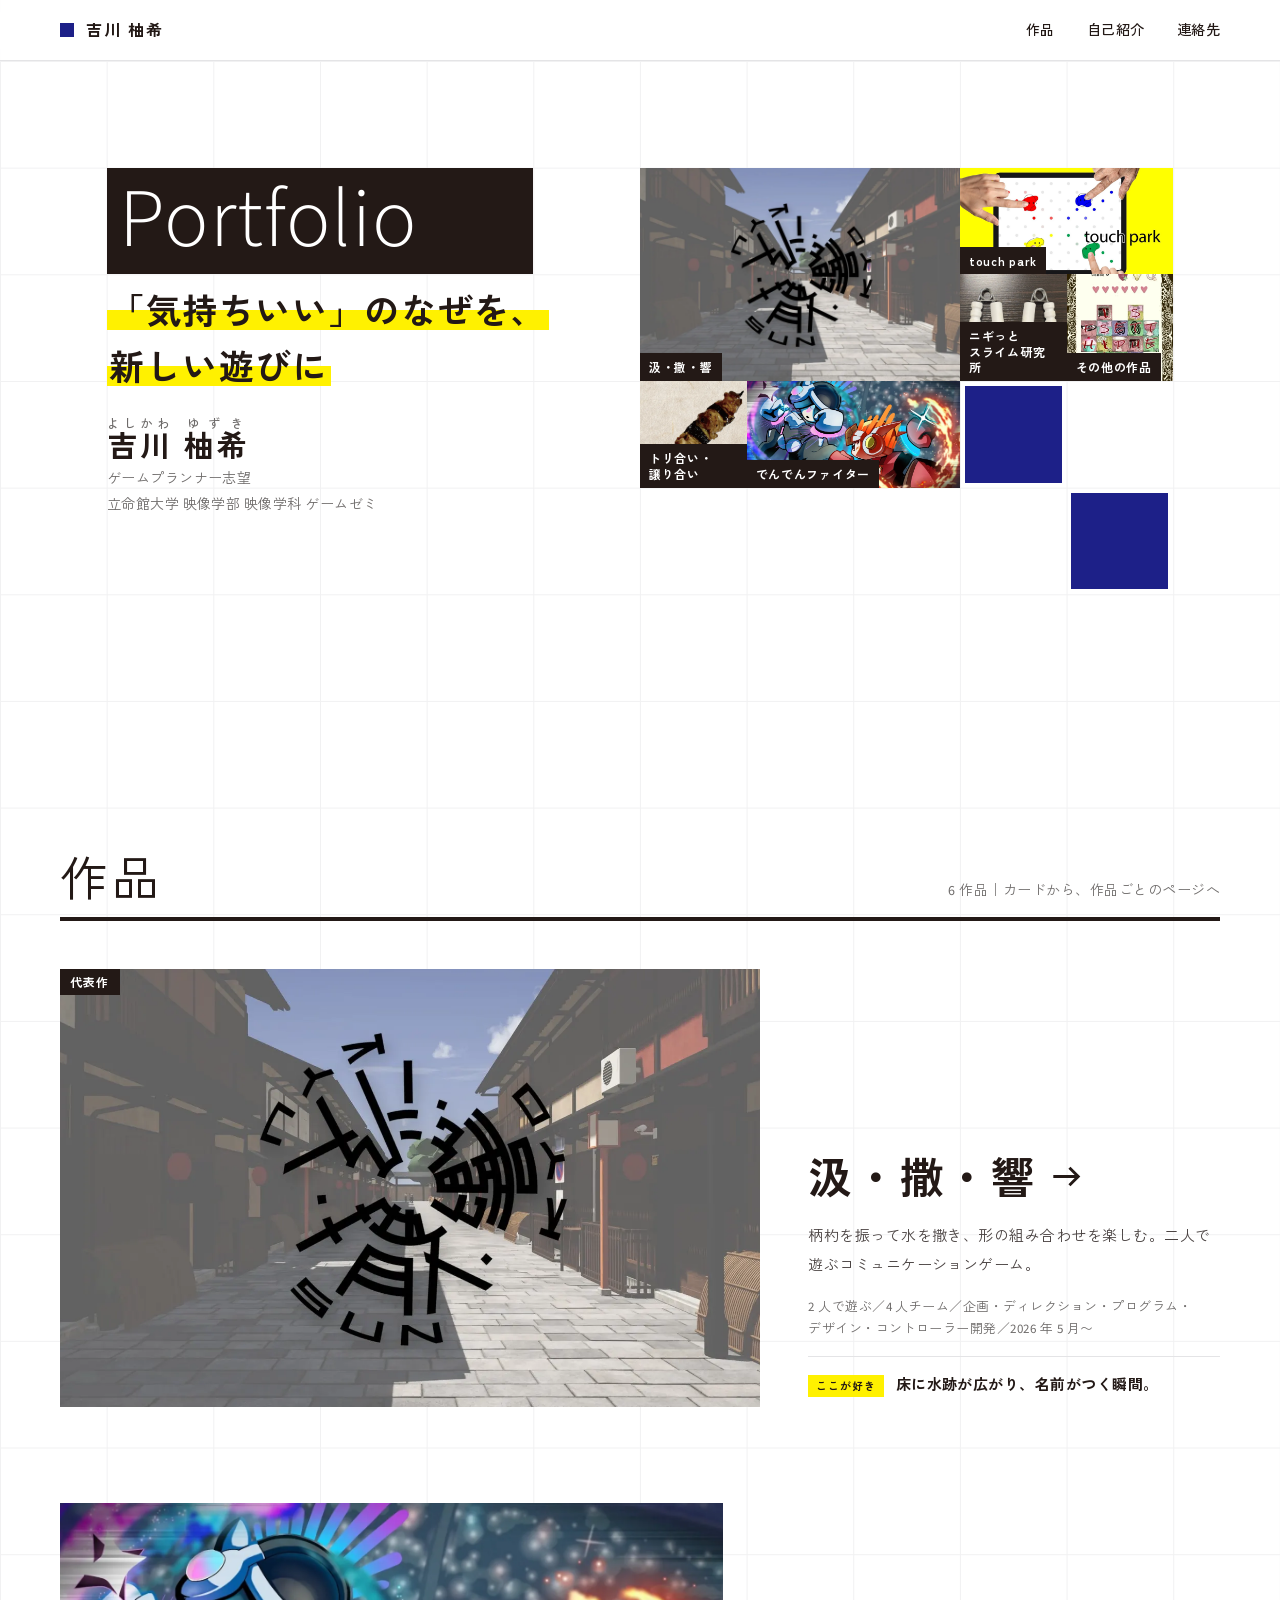
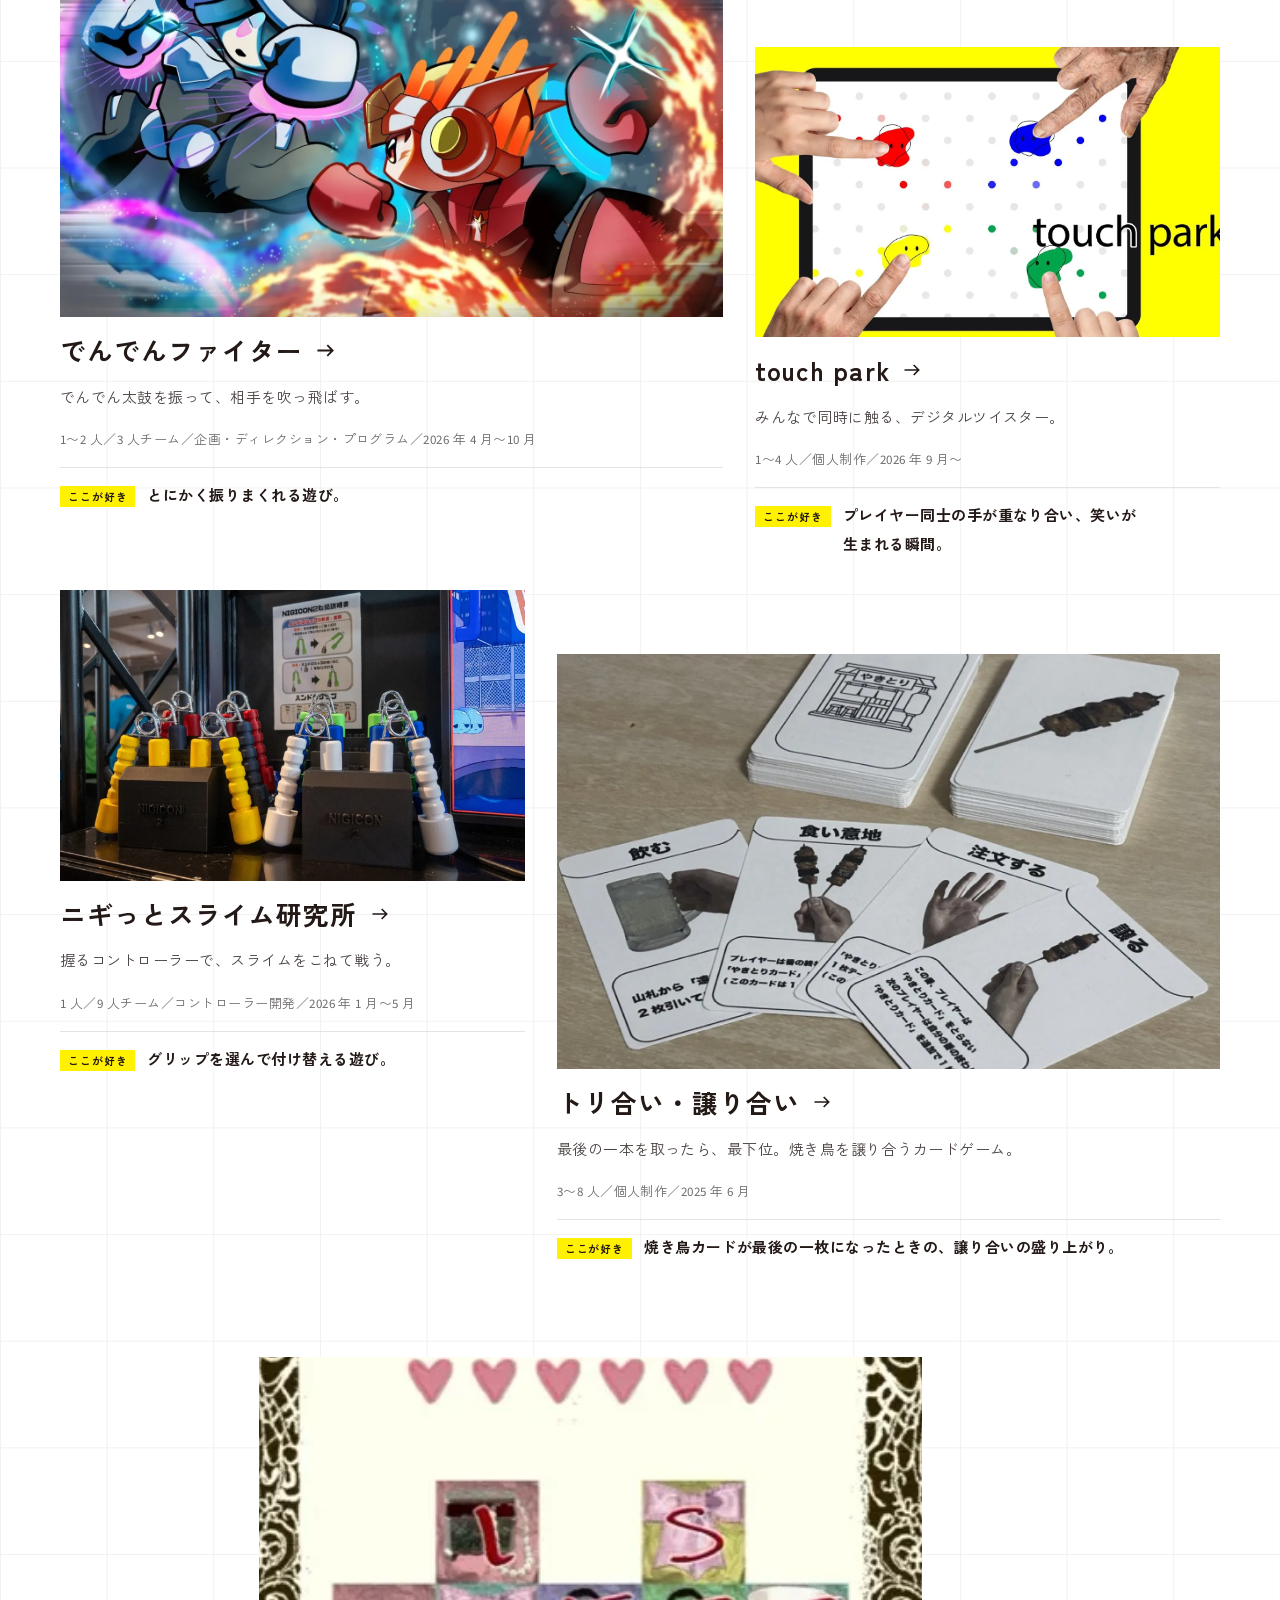
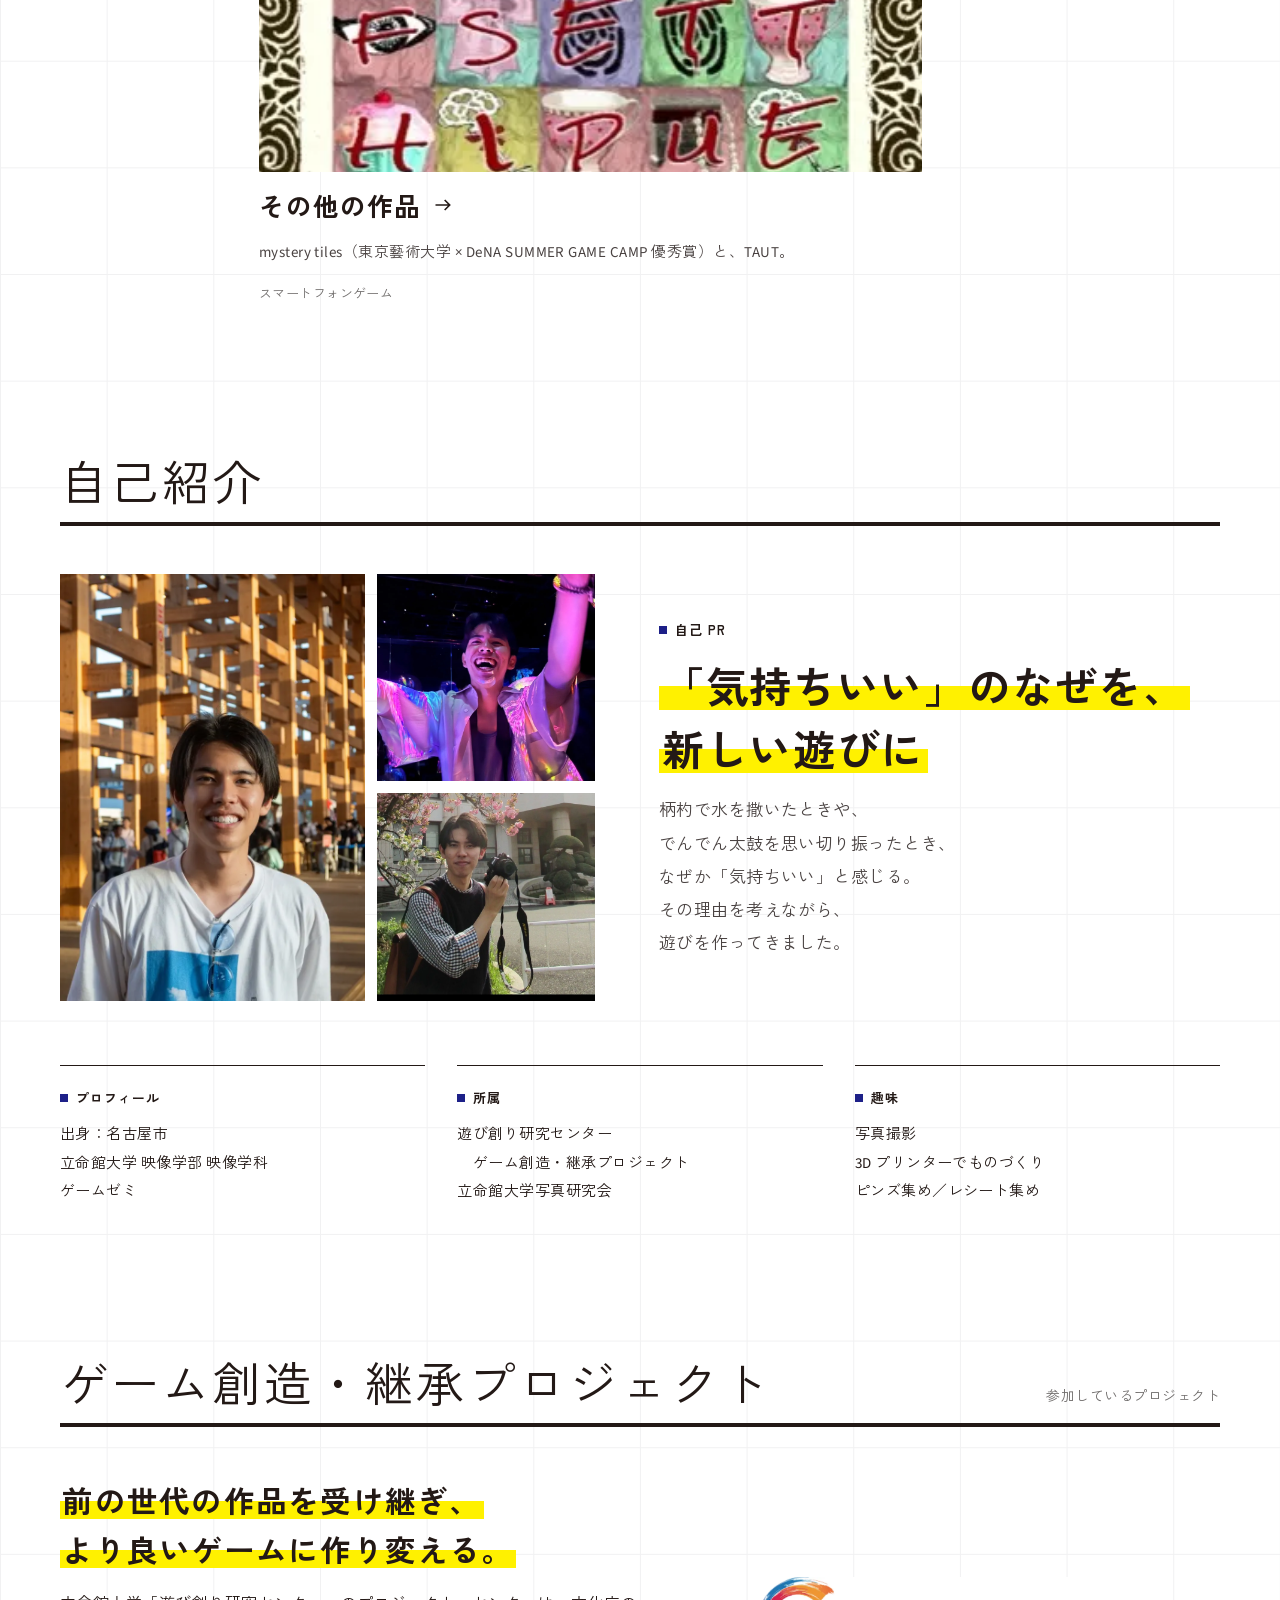
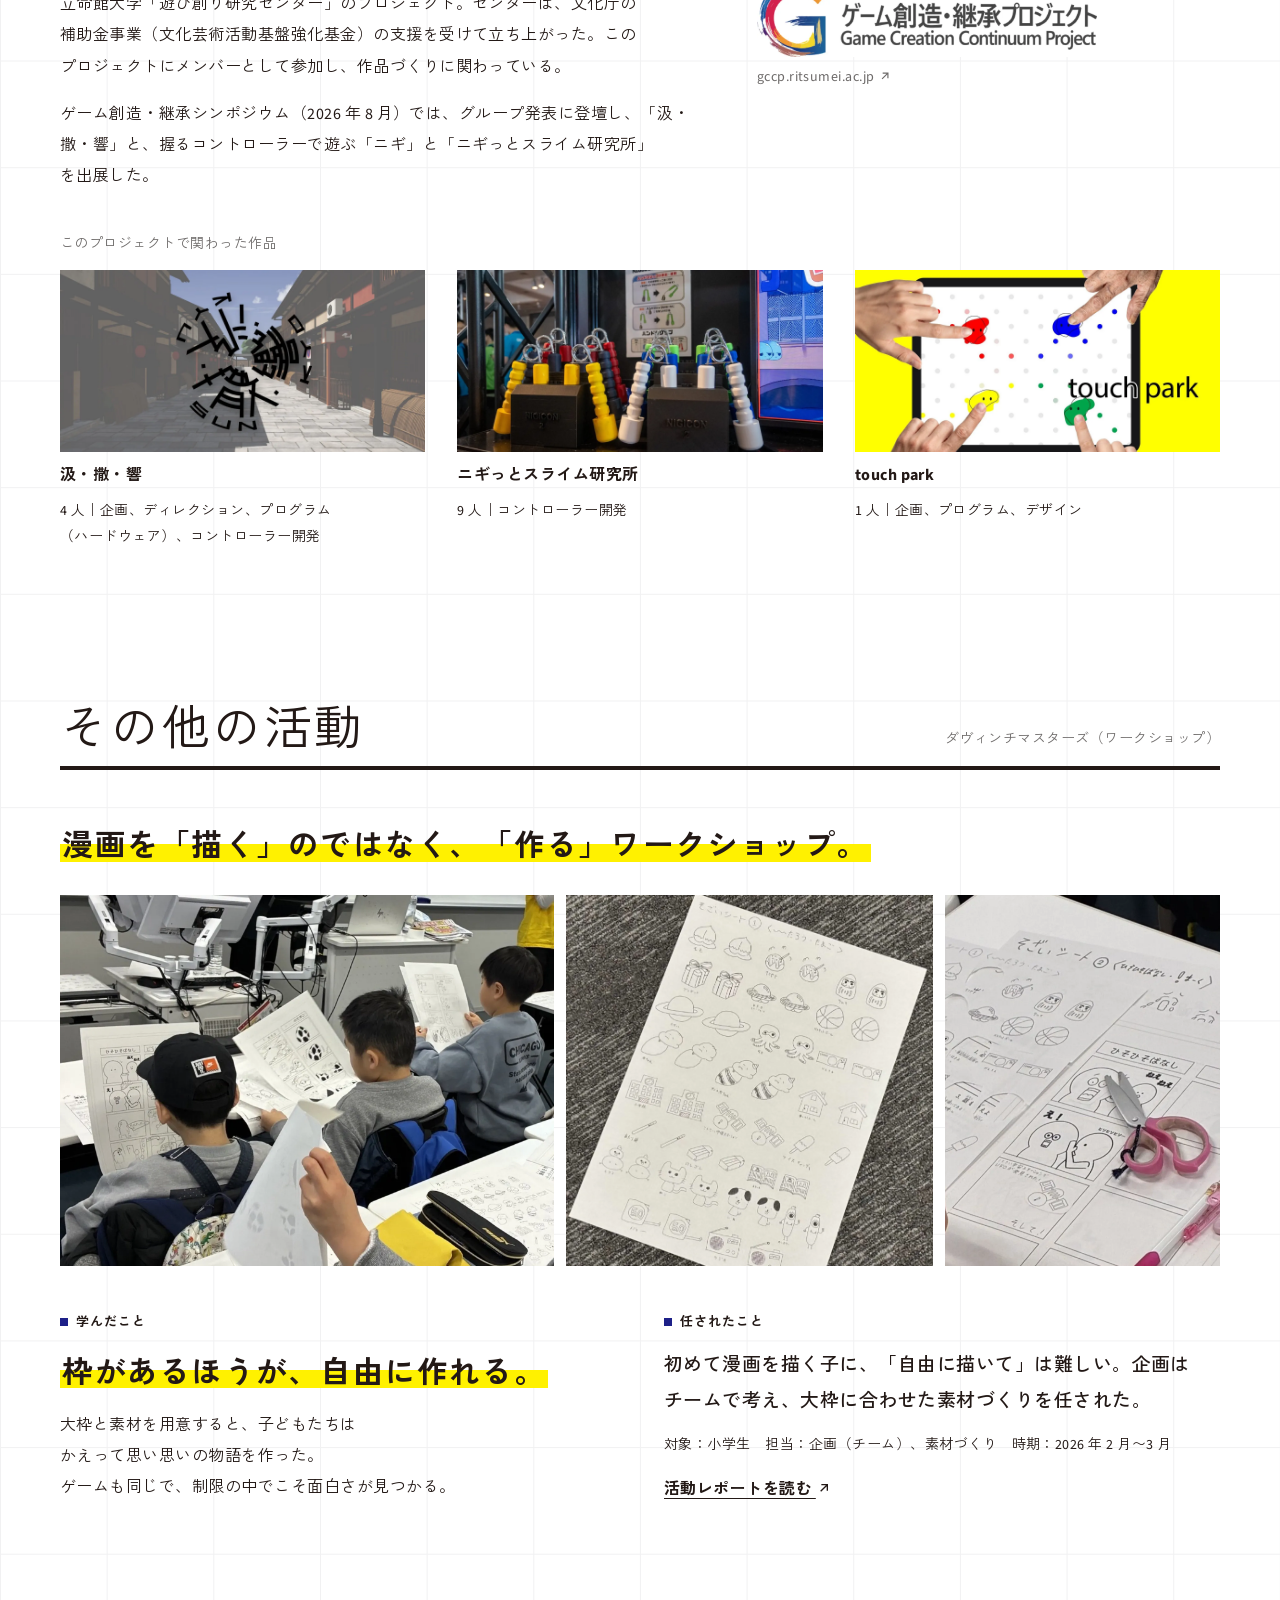
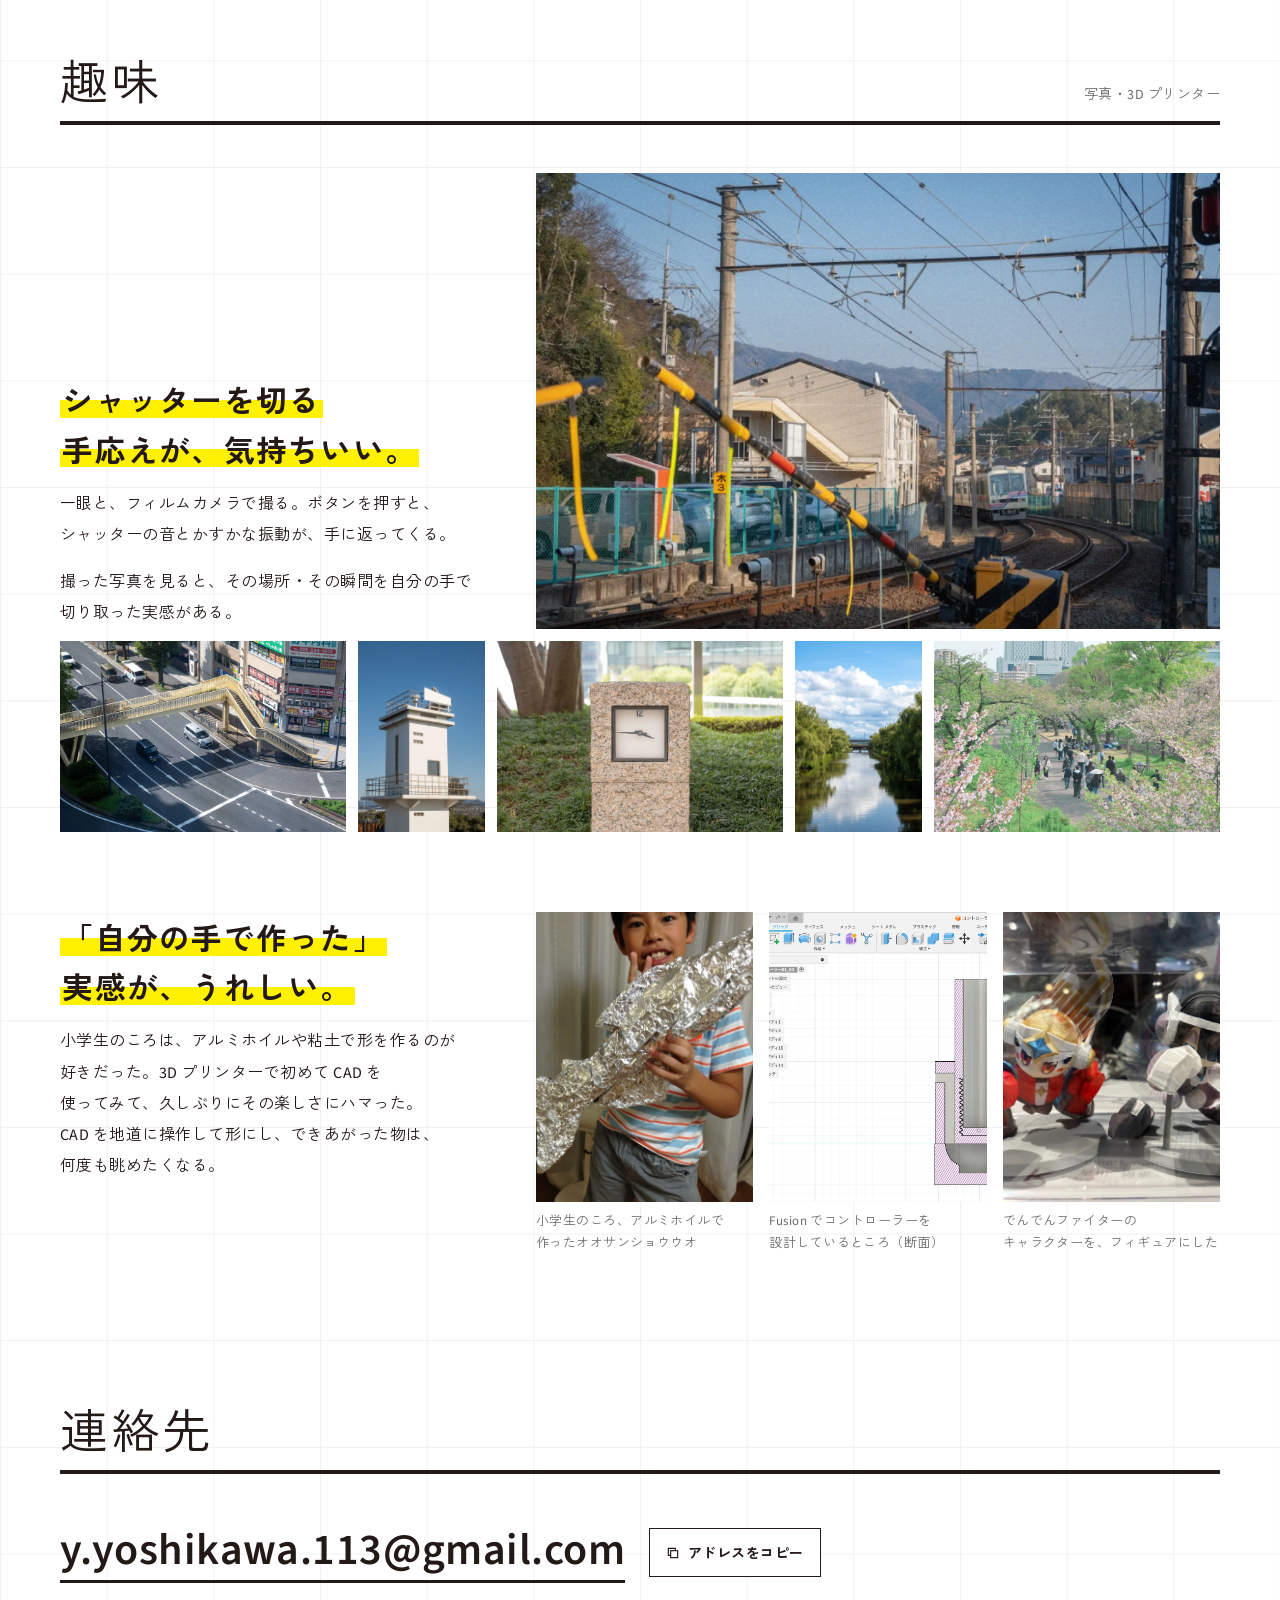
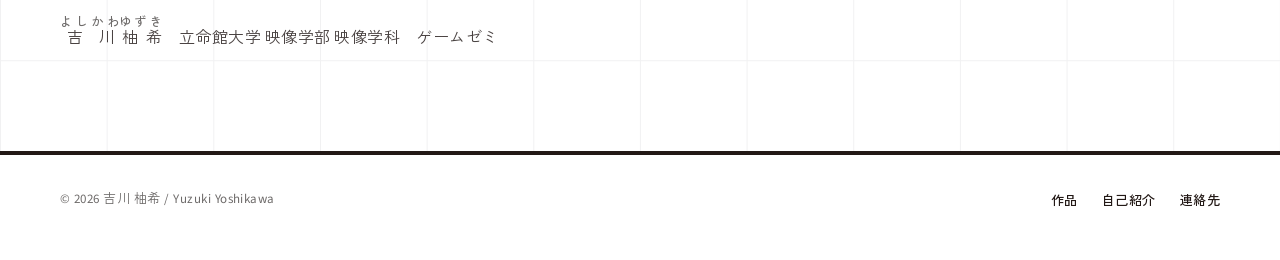
==== commit d82322e7: "提出版ポートフォリオの文言と動画を反映 - 汲・撒・響の担当を「プログラム（ハードウェア）」に、ニギの出展名を 2 作品に分けて表記 - 写真・3D のキャッチ、touch park・トリ合いの文言を" ====
--- a/index.html
+++ b/index.html
@@ -9,6 +9,9 @@
 <meta property="og:description" content="「気持ちいい」のなぜを、新しい遊びに。ゲームプランナー志望・吉川柚希のポートフォリオ。">
 <meta property="og:type" content="website">
 <script>document.documentElement.classList.add("js")</script>
+<link rel="icon" href="assets/favicon.svg" type="image/svg+xml">
+<link rel="icon" href="assets/favicon-32.png" sizes="32x32" type="image/png">
+<link rel="apple-touch-icon" href="assets/apple-touch-icon.png">
 <link rel="preconnect" href="https://fonts.googleapis.com">
 <link rel="preconnect" href="https://fonts.gstatic.com" crossorigin>
 <link href="https://fonts.googleapis.com/css2?family=Source+Sans+3:wght@300;400;600&family=Zen+Kaku+Gothic+New:wght@400;500;700&display=swap" rel="stylesheet">
@@ -137,7 +140,7 @@
     <div class="stack">
       <p class="catch"><span class="mk">前の世代の作品を受け継ぎ、</span><br><span class="mk">より良いゲームに作り変える。</span></p>
       <p>立命館大学「遊び創り研究センター」のプロジェクト。センターは、文化庁の補助金事業（文化芸術活動基盤強化基金）の支援を受けて立ち上がった。このプロジェクトにメンバーとして参加し、作品づくりに関わっている。</p>
-      <p>ゲーム創造・継承シンポジウム（2026 年 8 月）では、グループ発表に登壇し、「汲・撒・響」と、握るコントローラーで遊ぶ体感アクションゲーム「ニギ / ニギっとスライム研究所」を出展した。</p>
+      <p>ゲーム創造・継承シンポジウム（2026 年 8 月）では、グループ発表に登壇し、「汲・撒・響」と、握るコントローラーで遊ぶ「ニギ」と「ニギっとスライム研究所」を出展した。</p>
     </div>
     <a href="https://gccp.ritsumei.ac.jp/" target="_blank" rel="noopener" style="text-decoration:none" class="stack-sm">
       <img src="assets/img/gccp_logo.webp" alt="ゲーム創造・継承プロジェクト Game Creation Continuum Project" style="max-width:340px" loading="lazy">
@@ -146,7 +149,7 @@
   </div>
   <p class="small sub" style="margin:40px 0 12px">このプロジェクトで関わった作品</p>
   <div class="cols">
-    <a href="works/kumi.html" class="stack-sm" style="text-decoration:none"><img class="cover" src="assets/img/kumi_title.webp" alt="" loading="lazy" style="--r:2/1"><p class="bold">汲・撒・響</p><p class="small">4 人｜企画、ディレクション、プログラム、デザイン、コントローラー開発</p></a>
+    <a href="works/kumi.html" class="stack-sm" style="text-decoration:none"><img class="cover" src="assets/img/kumi_title.webp" alt="" loading="lazy" style="--r:2/1"><p class="bold">汲・撒・響</p><p class="small">4 人｜企画、ディレクション、プログラム（ハードウェア）、コントローラー開発</p></a>
     <a href="works/nigi.html" class="stack-sm" style="text-decoration:none"><img class="cover" src="assets/img/nigi_bitsummit.webp" alt="" loading="lazy" style="--r:2/1"><p class="bold">ニギっとスライム研究所</p><p class="small">9 人｜コントローラー開発</p></a>
     <a href="works/touchpark.html" class="stack-sm" style="text-decoration:none"><img class="cover" src="assets/img/tp_cover.webp" alt="" loading="lazy" style="--r:2/1"><p class="bold">touch park</p><p class="small">1 人｜企画、プログラム、デザイン</p></a>
   </div>
@@ -181,7 +184,7 @@
   <div class="block-head"><h2>趣味</h2><p>写真・3D プリンター</p></div>
   <div class="split" style="grid-template-columns:1fr 1.6fr;align-items:end">
     <div class="stack">
-      <p class="catch"><span class="mk">シャッターを切る</span><br><span class="mk">手応えが、面白い。</span></p>
+      <p class="catch"><span class="mk">シャッターを切る</span><br><span class="mk">手応えが、気持ちいい。</span></p>
       <p>一眼と、フィルムカメラで撮る。ボタンを押すと、シャッターの音とかすかな振動が、手に返ってくる。</p>
       <p>撮った写真を見ると、その場所・その瞬間を自分の手で切り取った実感がある。</p>
     </div>
@@ -197,7 +200,7 @@
 
   <div class="split" style="margin-top:80px;grid-template-columns:1fr 1.6fr">
     <div class="stack">
-      <p class="catch"><span class="mk">「自分の手で作った」</span><br><span class="mk">実感が、面白い。</span></p>
+      <p class="catch"><span class="mk">「自分の手で作った」</span><br><span class="mk">実感が、うれしい。</span></p>
       <p>小学生のころは、アルミホイルや粘土で形を作るのが好きだった。3D プリンターで初めて CAD を使ってみて、久しぶりにその楽しさにハマった。CAD を地道に操作して形にし、できあがった物は、何度も眺めたくなる。</p>
     </div>
     <div class="cols tight">
